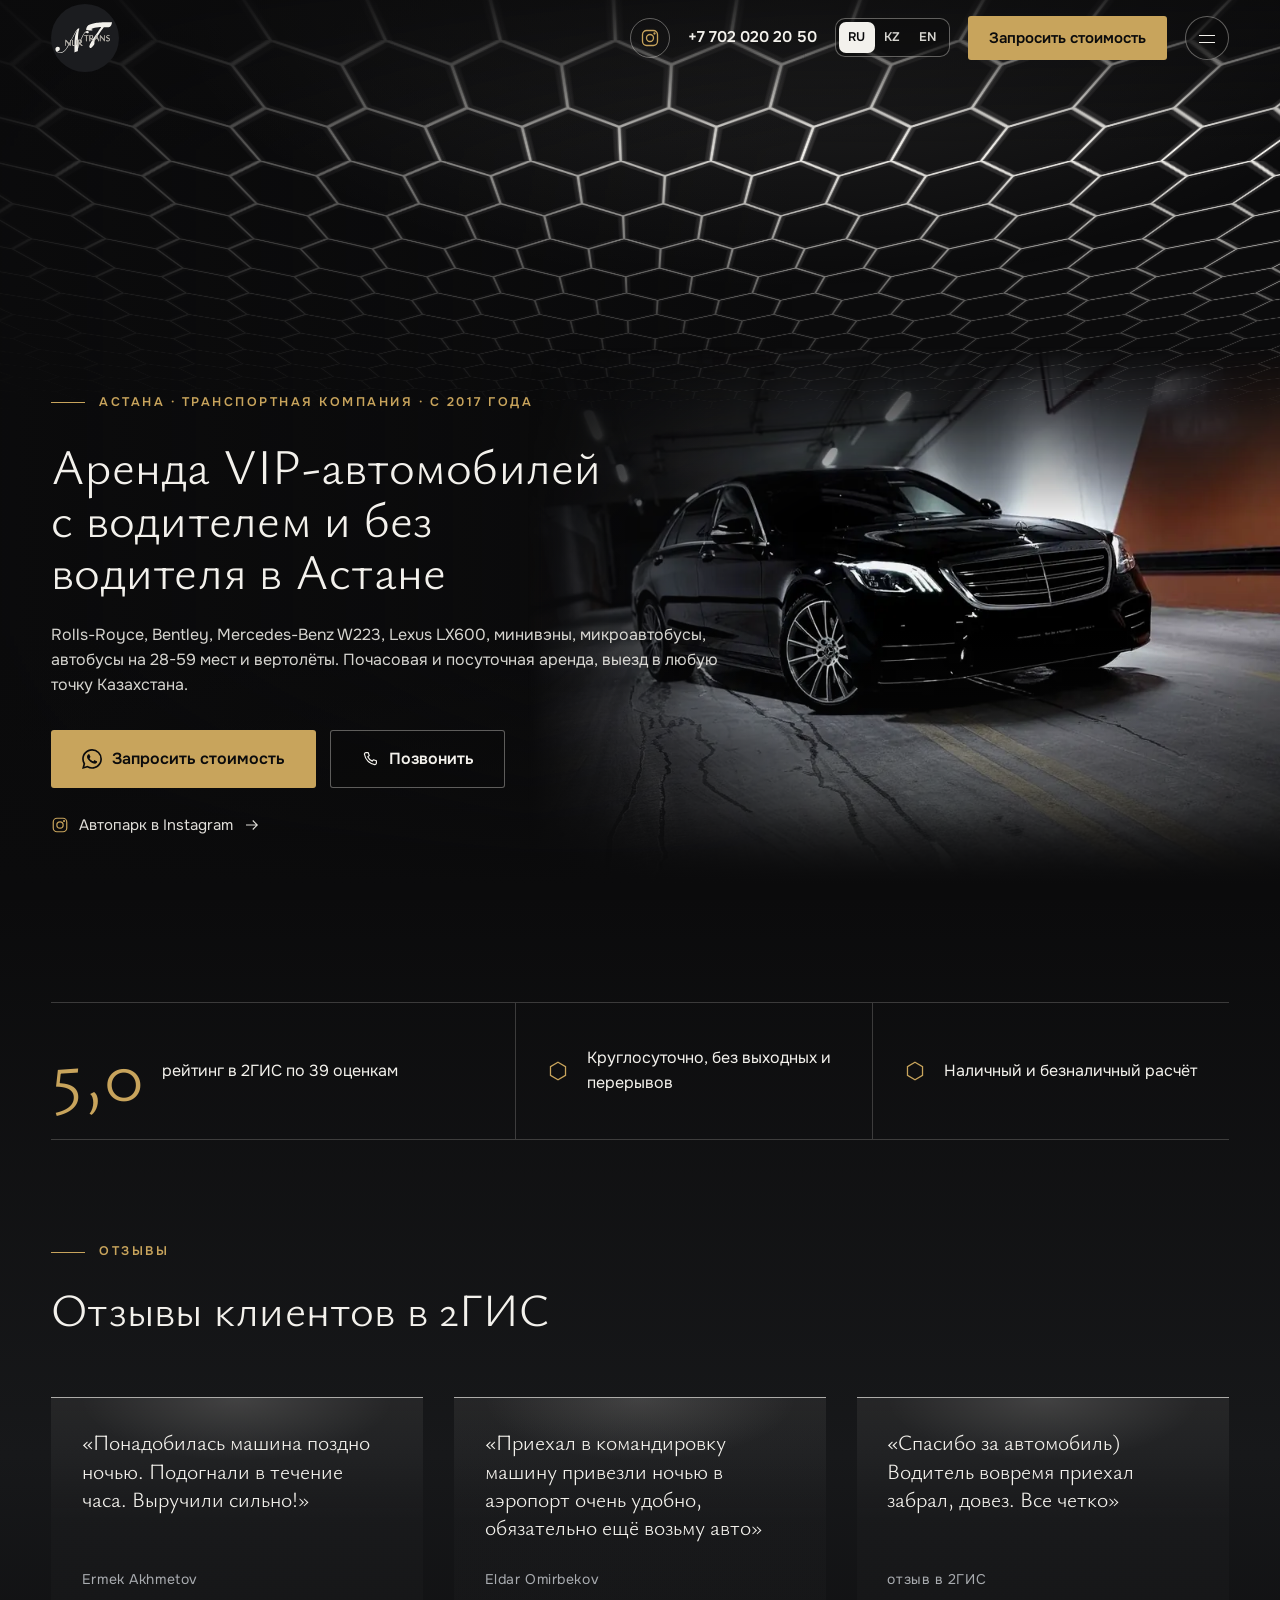
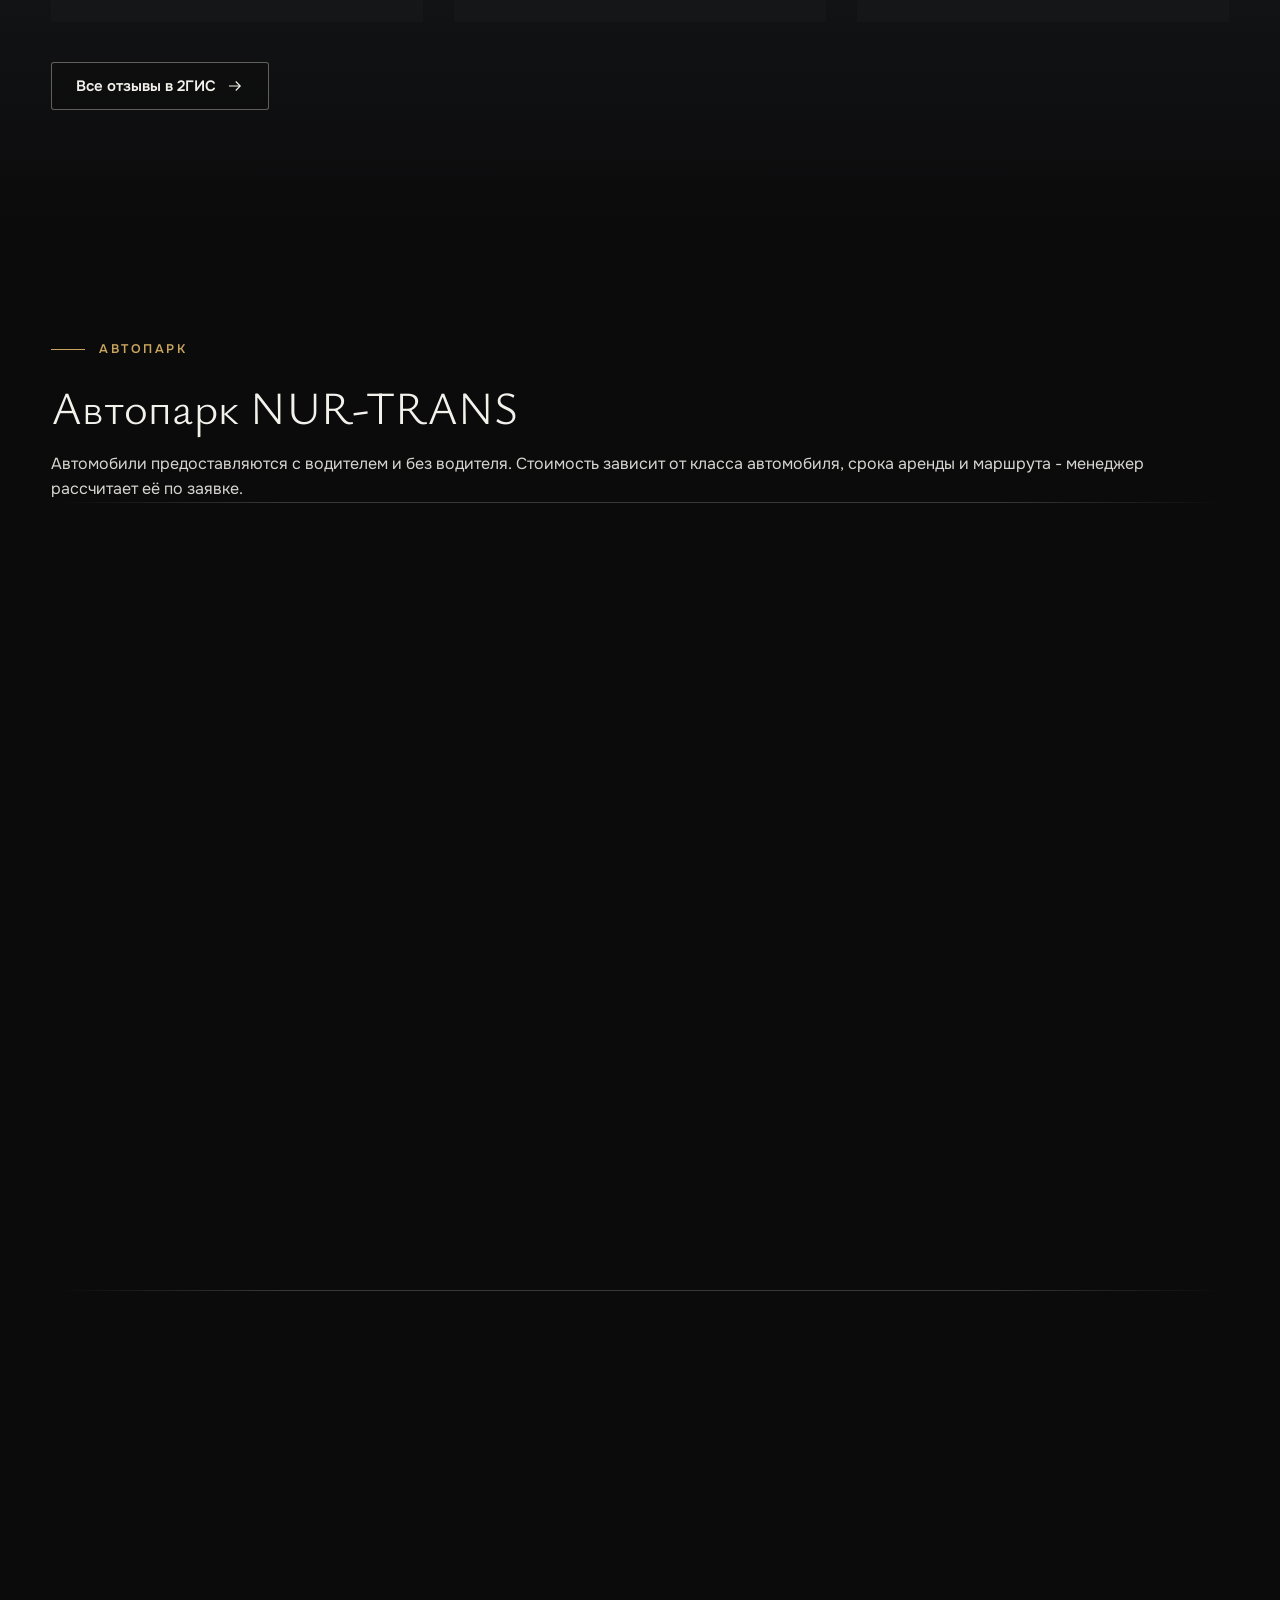
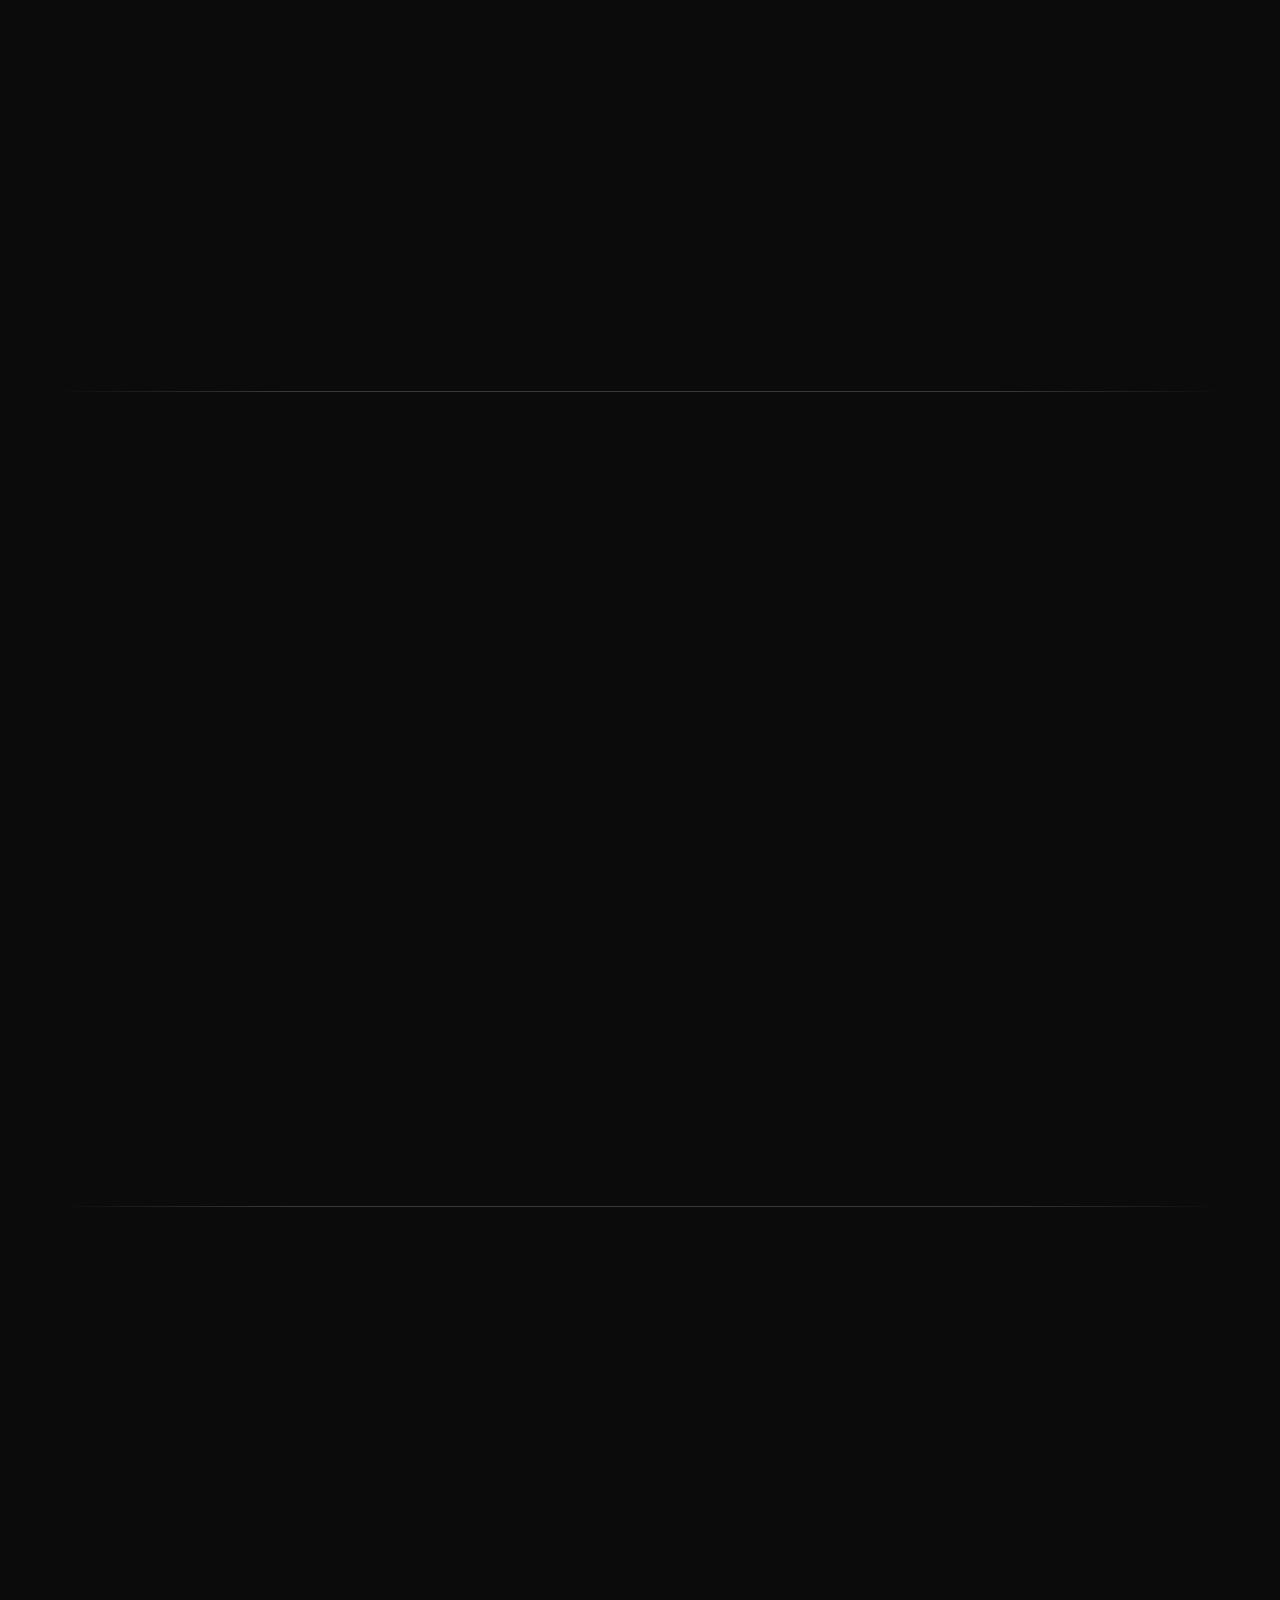
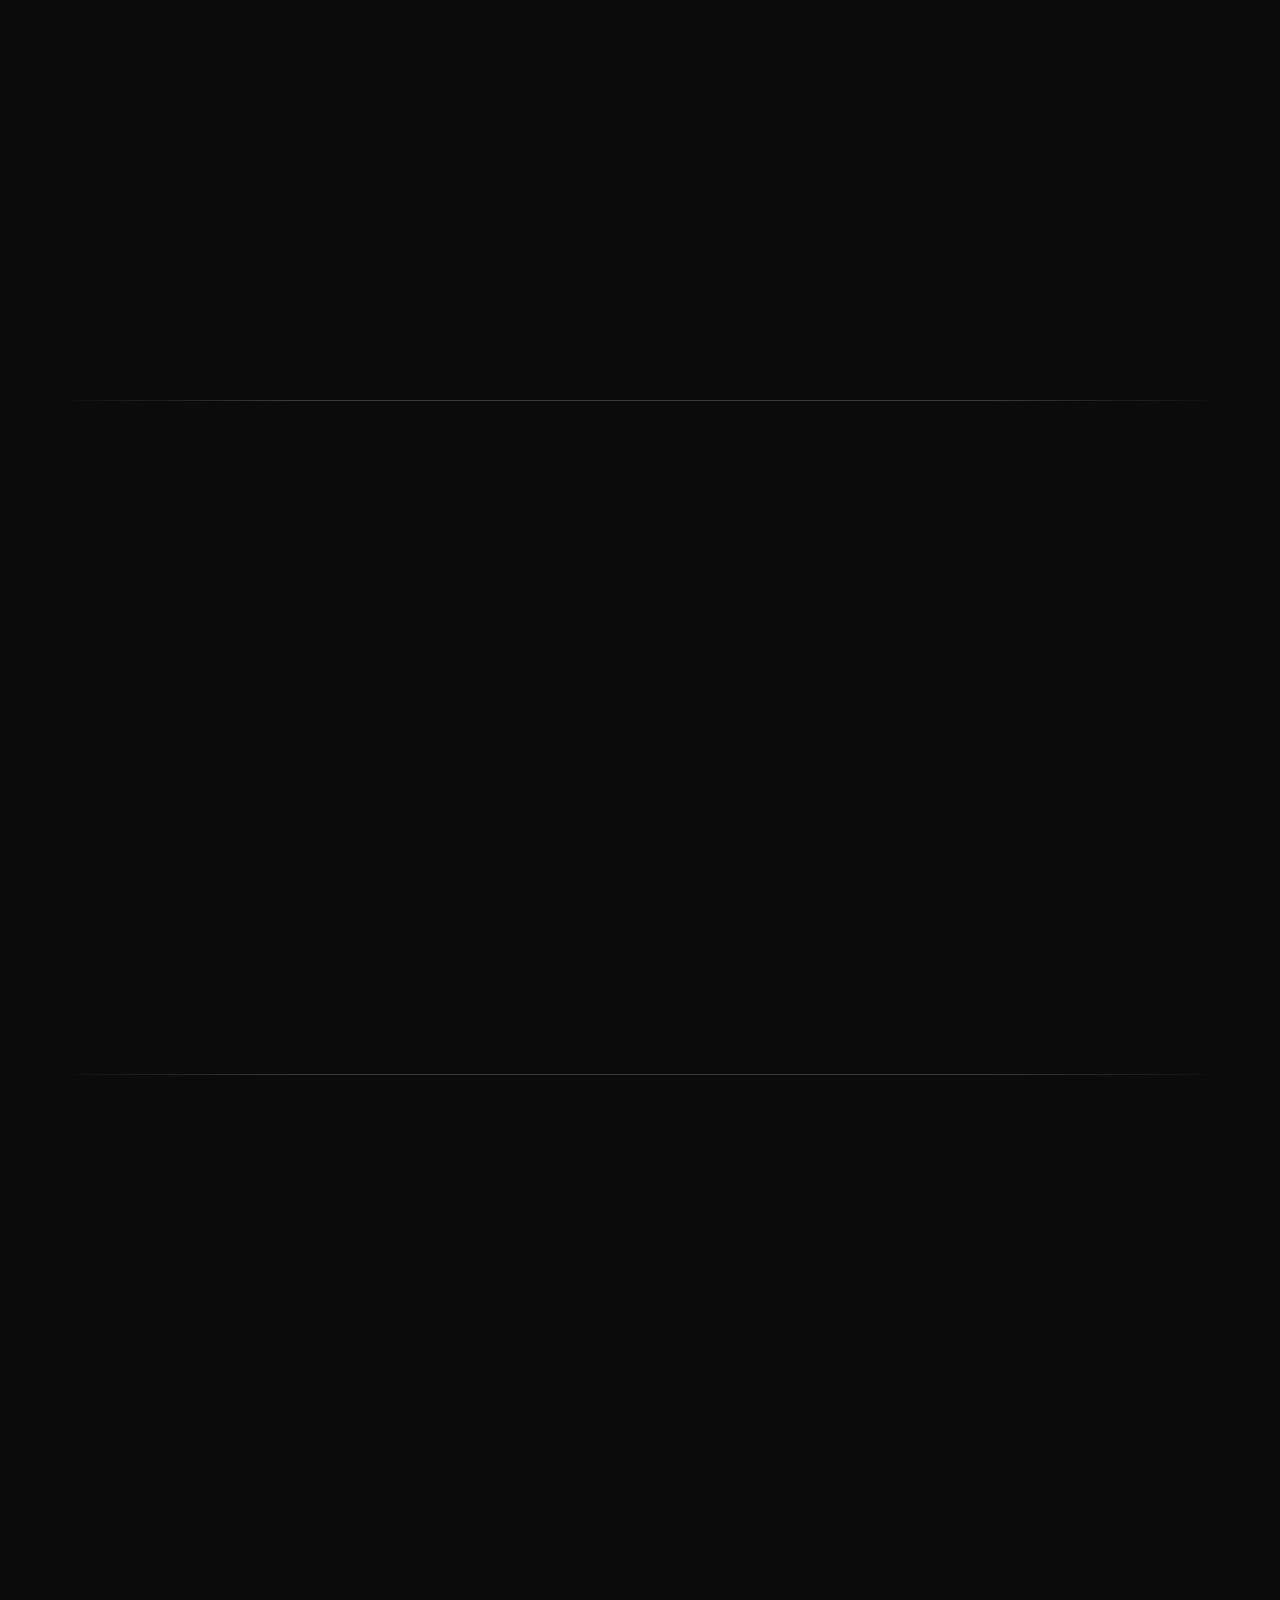
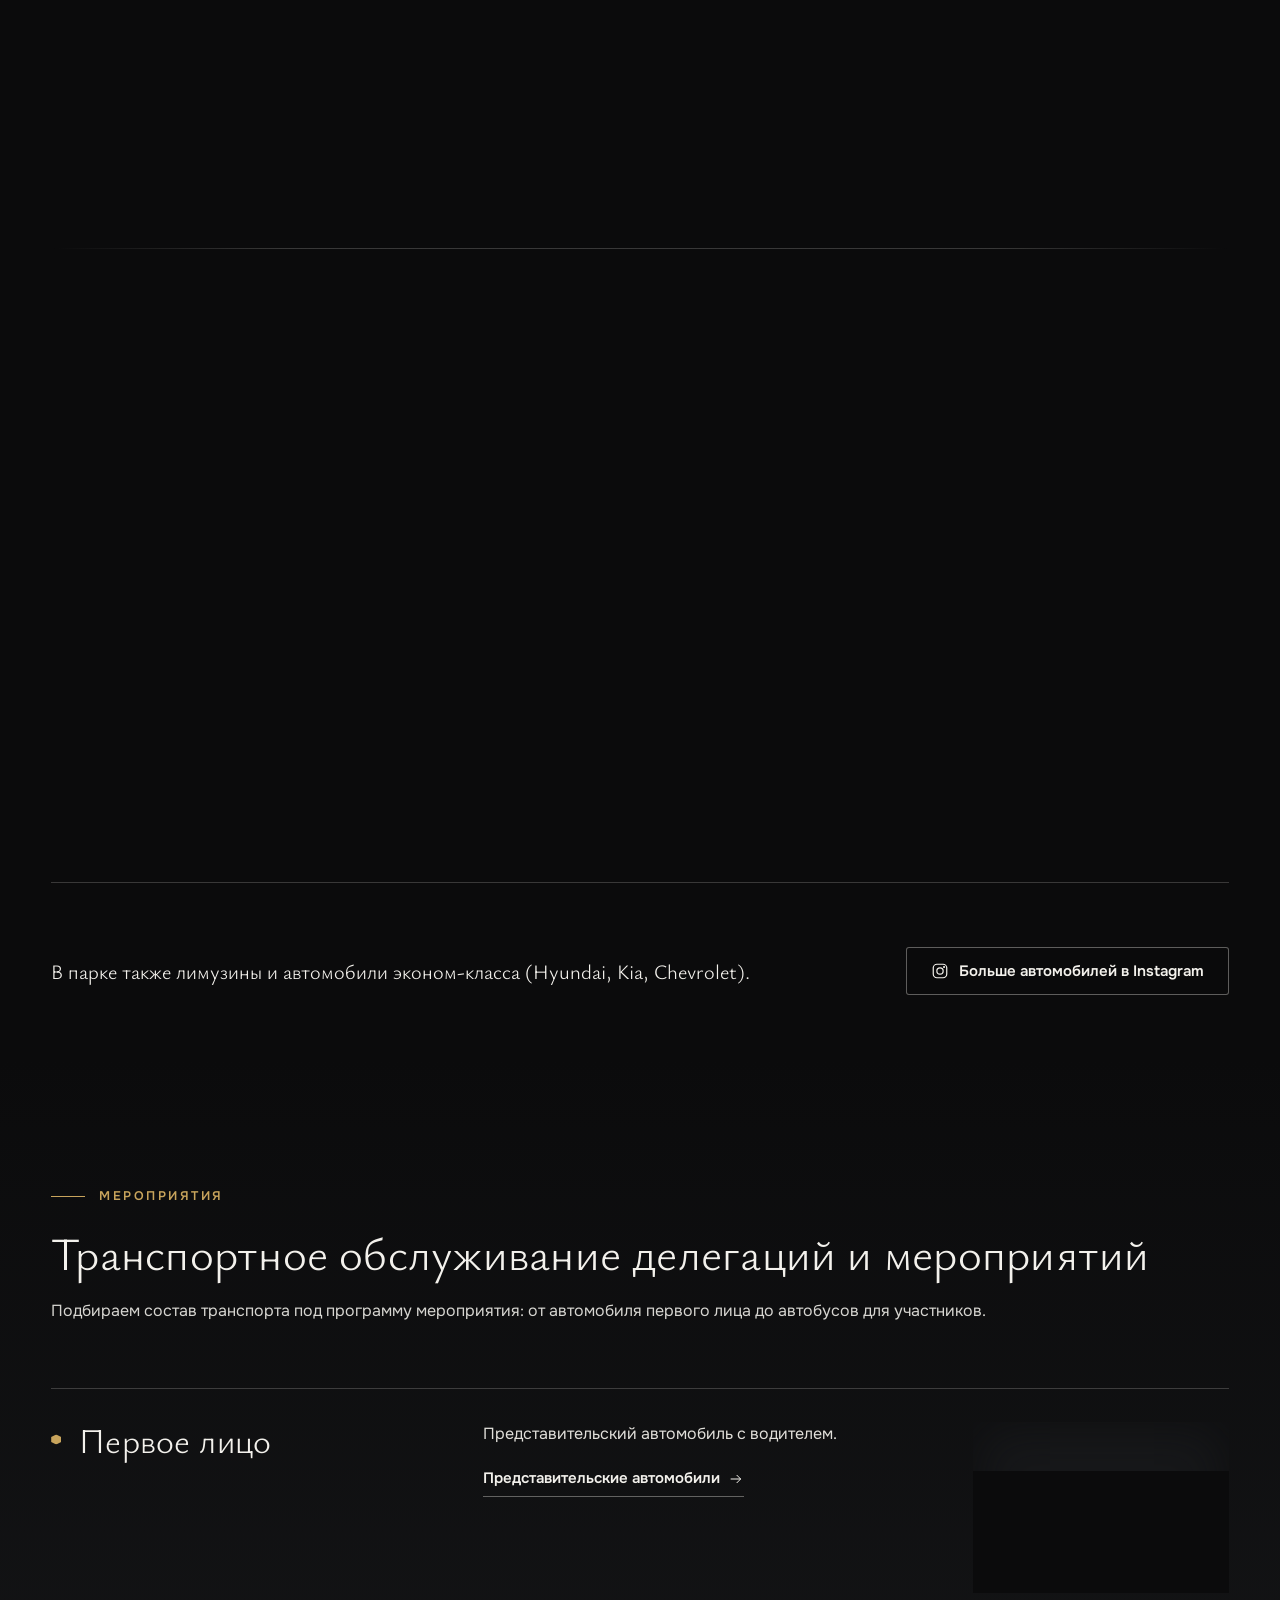
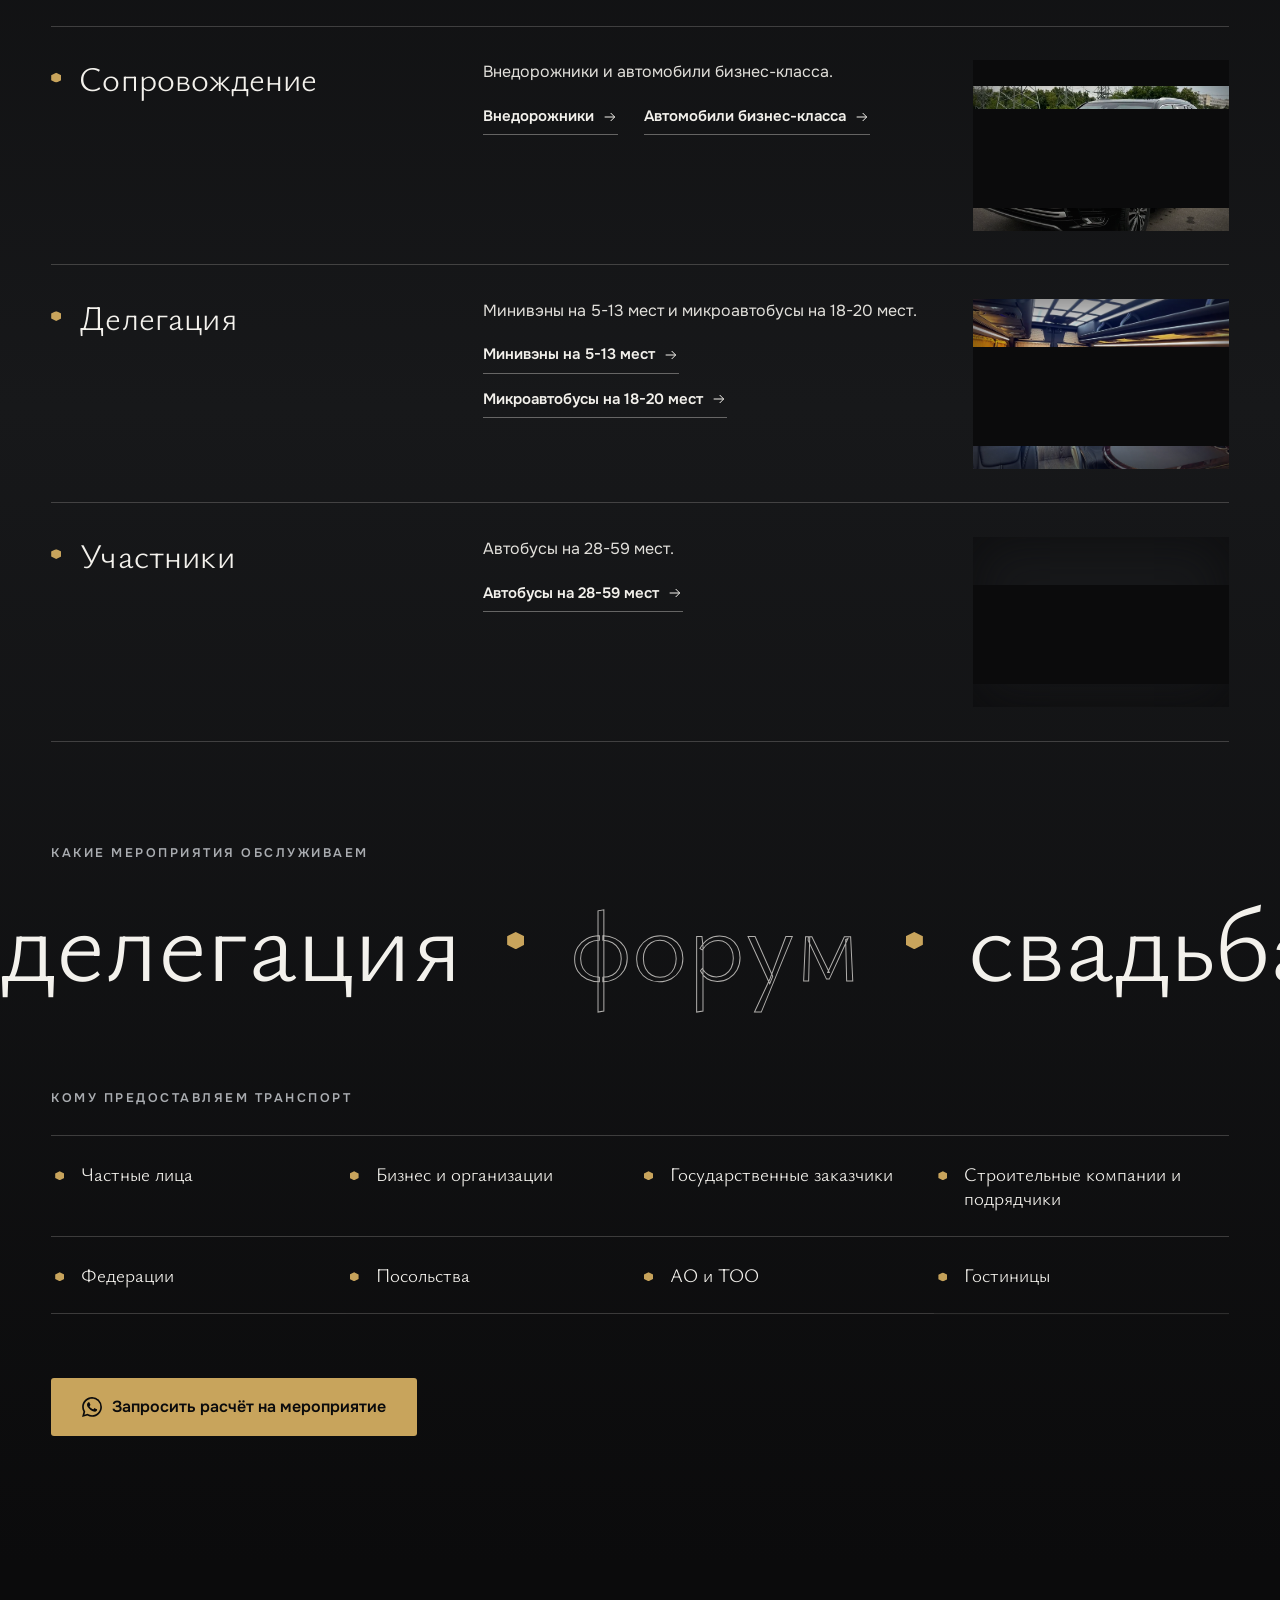
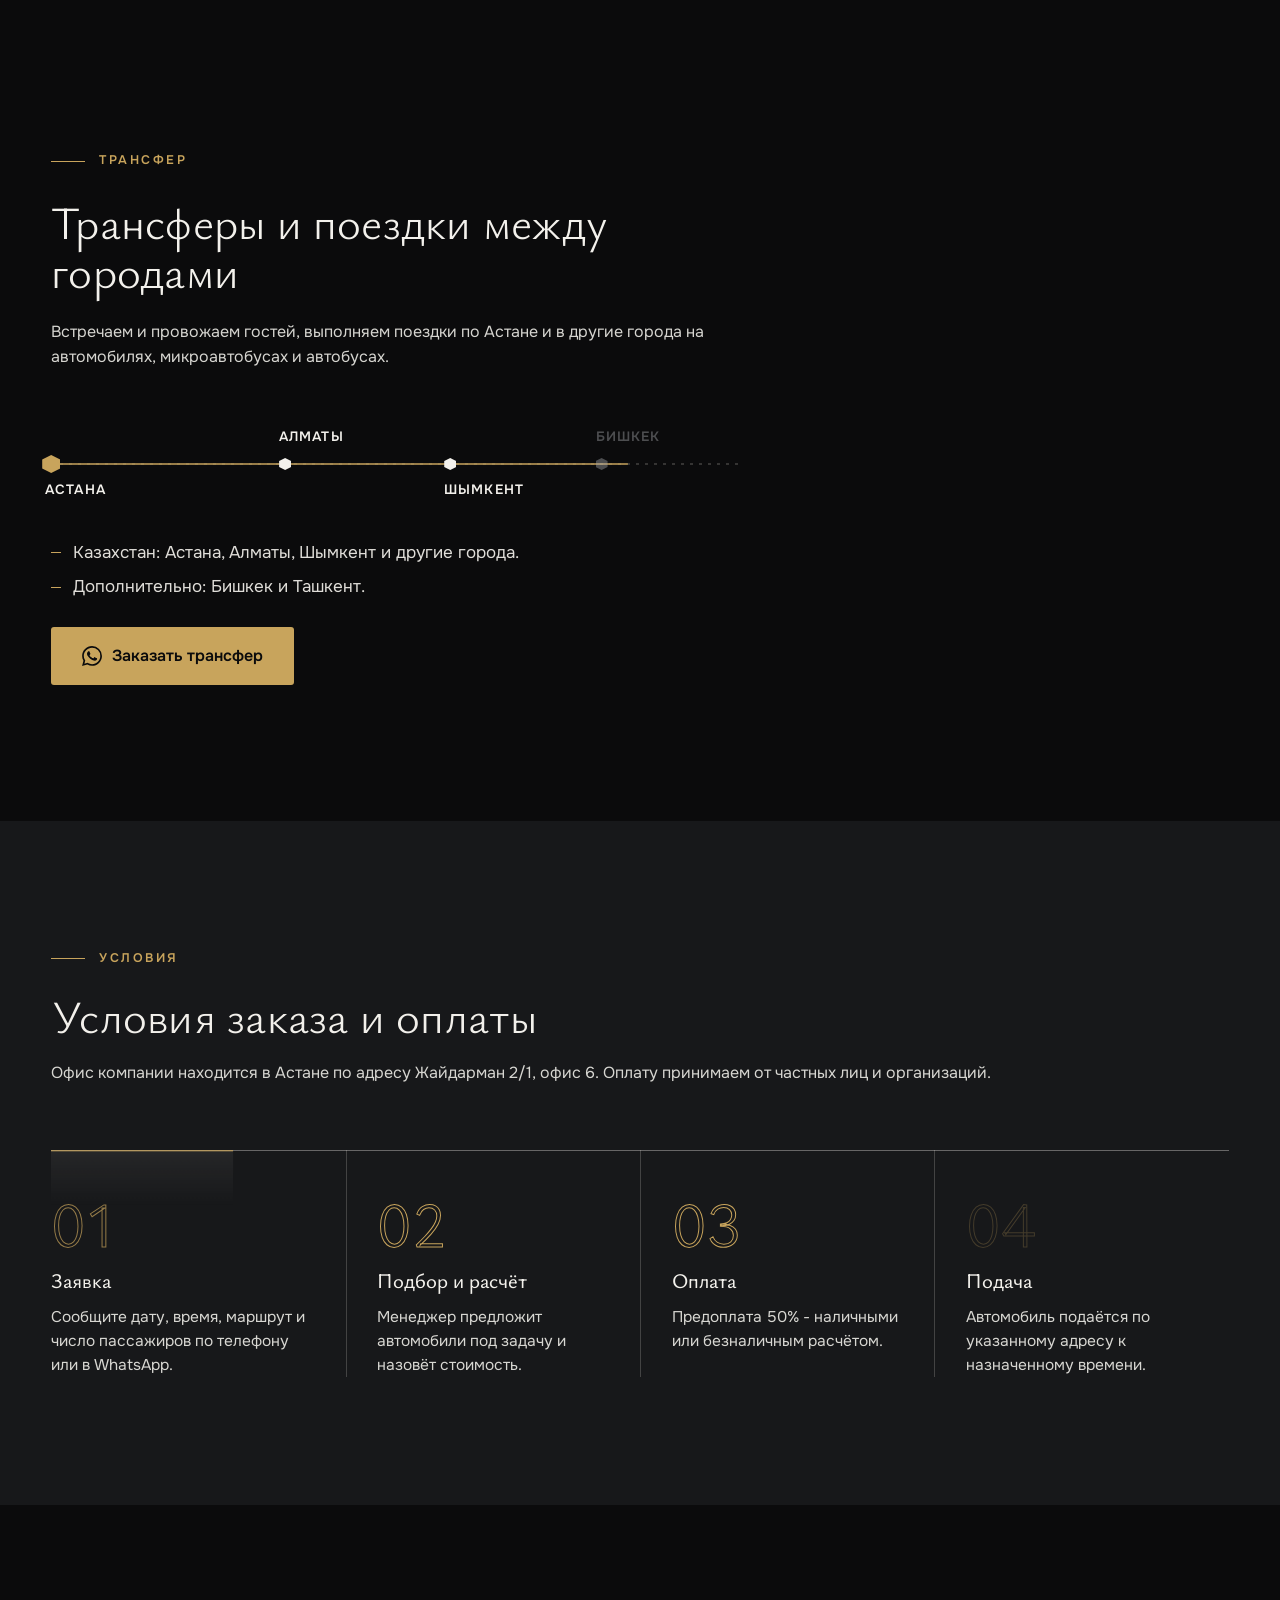
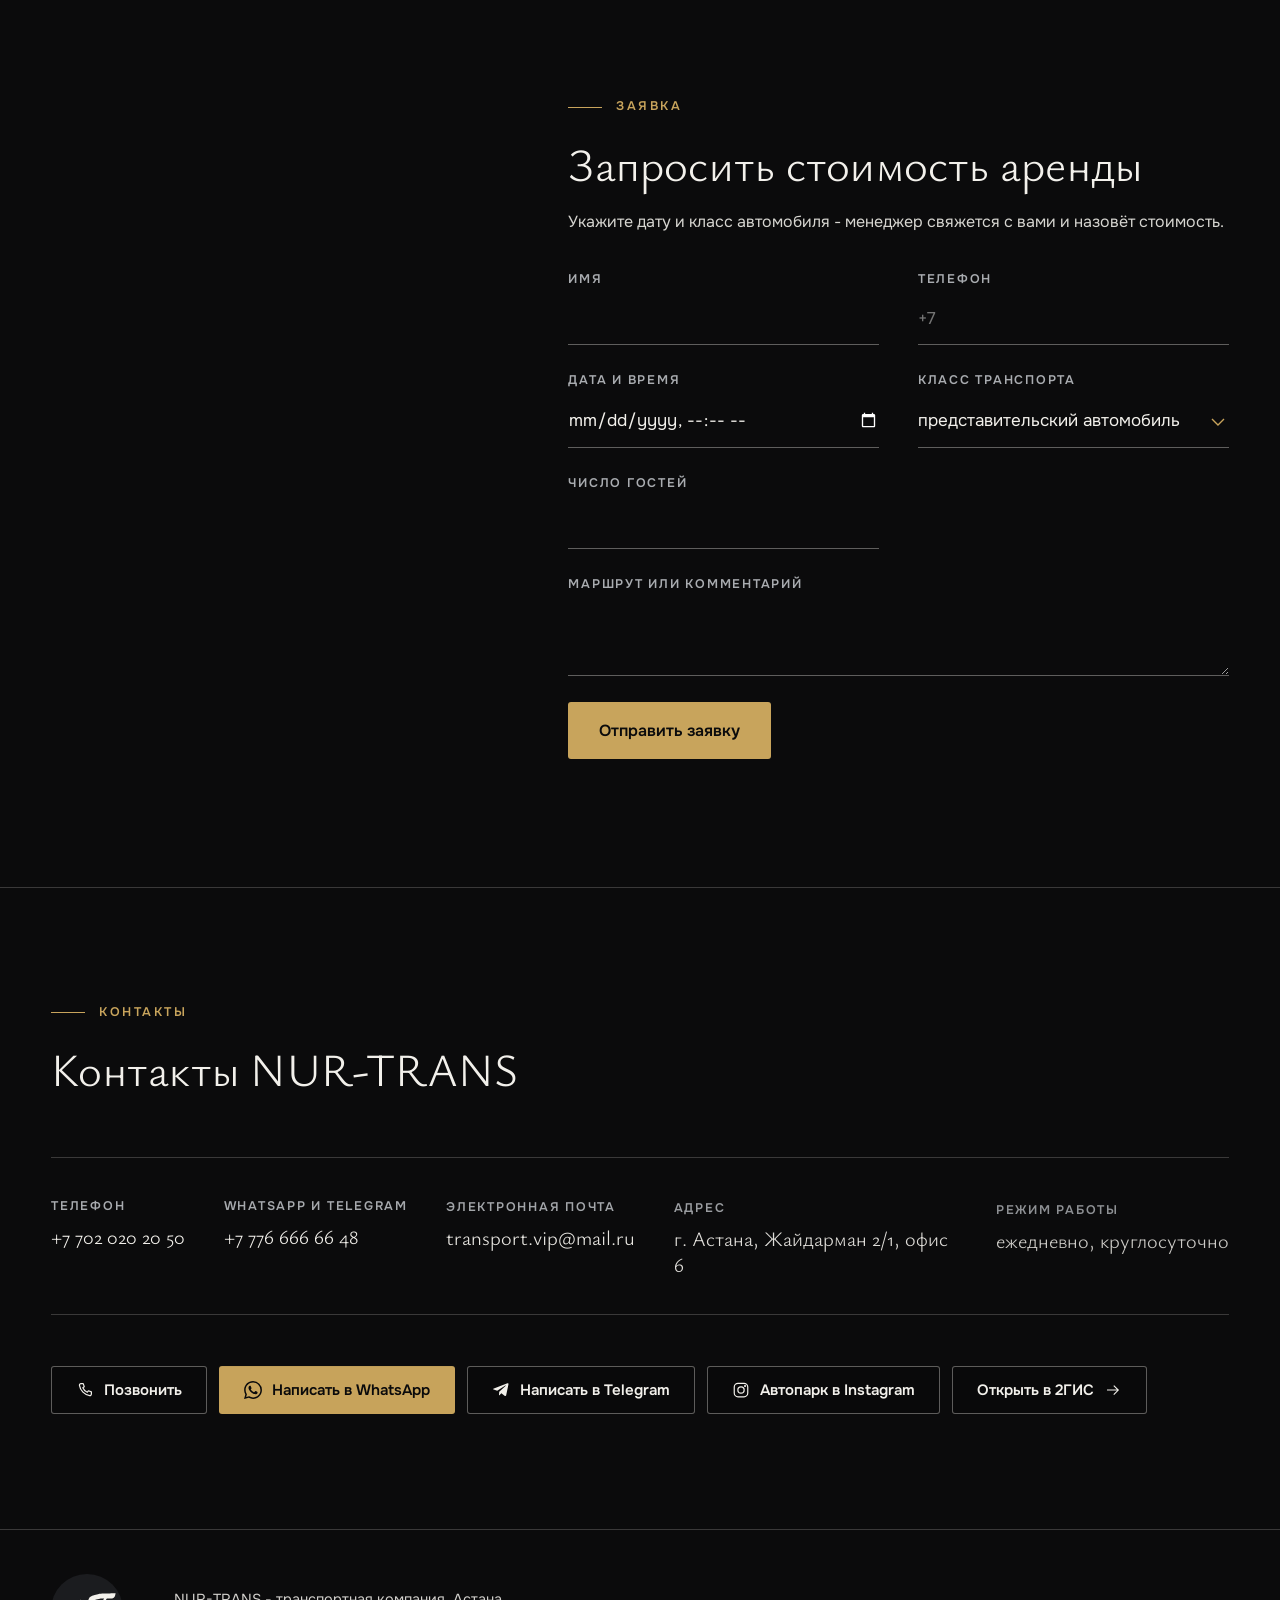
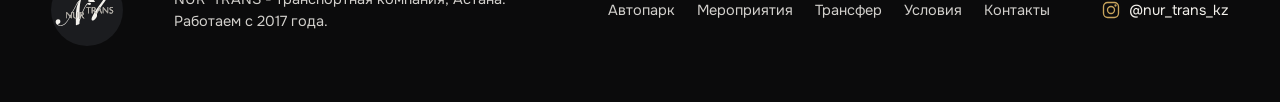
==== index.html @ 7314f77b "Герой без наезда текста на машину, плотнее автопарк, фото автобуса, логотип крупнее, ровные цифры ша" ====
<!doctype html>
<html lang="ru">
<head>
<meta charset="utf-8">
<meta name="viewport" content="width=device-width, initial-scale=1, viewport-fit=cover">
<meta name="format-detection" content="telephone=no">
<title data-i18n="meta.title">Аренда VIP-авто с водителем и без в Астане - NUR-TRANS</title>
<meta name="description" content="Прокат VIP-автомобилей в Астане с водителем и без водителя: Rolls-Royce, Bentley, Mercedes-Benz W223, Lexus LX600, минивэны, микроавтобусы, автобусы, вертолёты. Круглосуточно.">
<meta name="theme-color" content="#0B0B0C">
<link rel="canonical" href="https://nur-trans.com/">
<meta property="og:type" content="website">
<meta property="og:locale" content="ru_RU">
<meta property="og:title" content="NUR-TRANS - аренда VIP-автомобилей, микроавтобусов и автобусов в Астане">
<meta property="og:description" content="Прокат VIP-автомобилей в Астане с водителем и без водителя: Rolls-Royce, Bentley, Mercedes-Benz W223, Lexus LX600, минивэны, микроавтобусы, автобусы, вертолёты. Круглосуточно.">
<meta property="og:url" content="https://nur-trans.com/">
<meta property="og:site_name" content="NUR-TRANS">
<meta property="og:image" content="https://nur-trans.com/assets/img/og-image.jpg">
<meta property="og:image:width" content="1200">
<meta property="og:image:height" content="630">
<meta name="twitter:card" content="summary_large_image">
<meta name="twitter:title" content="NUR-TRANS - аренда VIP-автомобилей, микроавтобусов и автобусов в Астане">
<meta name="twitter:description" content="Прокат VIP-автомобилей в Астане с водителем и без водителя: Rolls-Royce, Bentley, Mercedes-Benz W223, Lexus LX600, минивэны, микроавтобусы, автобусы, вертолёты. Круглосуточно.">
<meta name="twitter:image" content="https://nur-trans.com/assets/img/og-image.jpg">
<link rel="icon" href="favicon.ico" sizes="any">
<link rel="icon" type="image/png" sizes="32x32" href="assets/img/favicon-32.png">
<link rel="icon" type="image/png" sizes="16x16" href="assets/img/favicon-16.png">
<link rel="apple-touch-icon" href="assets/img/apple-touch-icon.png">
<link rel="preload" as="image" href="assets/photos/hero-28.webp" imagesrcset="assets/photos/hero-28-960.webp 960w, assets/photos/hero-28.webp 1280w" imagesizes="min(66vw, 1280px)" media="(min-width: 821px)" fetchpriority="high">
<link rel="preload" as="image" href="assets/photos/hero-m-16.webp" imagesrcset="assets/photos/hero-m-16-828.webp 828w, assets/photos/hero-m-16.webp 968w" imagesizes="100vw" media="(max-width: 820px)" fetchpriority="high">
<link rel="stylesheet" href="styles.css?v=20261117-3">
<script type="application/ld+json">
{"@context":"https://schema.org","@type":["AutoRental","LocalBusiness"],"@id":"https://nur-trans.com/#org","name":"NUR-TRANS","url":"https://nur-trans.com/","logo":"https://nur-trans.com/assets/img/icon-512.png","image":"https://nur-trans.com/assets/img/og-image.jpg","description":"Аренда VIP-автомобилей с водителем и без водителя в Астане: представительские автомобили, бизнес-класс, внедорожники, минивэны, микроавтобусы, автобусы и вертолёты.","telephone":"+77020202050","email":"transport.vip@mail.ru","foundingDate":"2017","paymentAccepted":"Наличные, безналичный расчёт","address":{"@type":"PostalAddress","streetAddress":"Жайдарман 2/1, офис 6","addressLocality":"Астана","addressCountry":"KZ"},"areaServed":["Астана","Казахстан"],"openingHoursSpecification":{"@type":"OpeningHoursSpecification","dayOfWeek":["Monday","Tuesday","Wednesday","Thursday","Friday","Saturday","Sunday"],"opens":"00:00","closes":"23:59"},"contactPoint":[{"@type":"ContactPoint","telephone":"+77020202050","contactType":"customer service","availableLanguage":["ru","kk","en"]},{"@type":"ContactPoint","telephone":"+77766666648","contactType":"reservations","contactOption":"WhatsApp"}],"sameAs":["https://www.instagram.com/nur_trans_kz/","https://2gis.kz/astana/geo/70000001112524773"]}
</script>
<script src="https://lead-bot.sultan-askarov-kz.workers.dev/t.js" data-site="nurtrans" defer></script>
</head>
<body>
<svg width="0" height="0" style="position:absolute" aria-hidden="true" focusable="false">
<symbol id="logo" viewBox="25 26 584 584"><circle cx="317" cy="318" r="292" fill="var(--logo-disc,#17181A)"/><path fill="var(--logo-mark,#F3F1EC)" fill-rule="evenodd" d="M111.7 445.8C123.5 444.0 132.9 439.1 142.5 429.7C155.0 417.4 162.6 406.6 176.2 381.8C179.0 376.6 179.8 375.3 180.4 375.3C180.5 375.3 182.7 377.6 185.2 380.3C189.8 385.4 190.7 386.1 192.2 385.4C193.0 385.0 193.0 385.0 193.1 367.5C193.2 351.9 193.2 350.0 193.7 349.5C194.0 349.1 197.1 343.7 200.5 337.3C203.9 331.0 209.0 321.6 211.8 316.5C214.6 311.4 219.7 302.0 223.2 295.7C234.0 275.8 246.7 254.9 249.8 252.0C250.9 251.0 250.7 251.4 248.6 255.5C239.9 272.5 232.7 295.6 230.5 313.5C229.9 319.1 229.1 326.3 228.8 329.0C228.7 330.2 228.3 334.8 227.8 339.3C227.1 346.8 227.0 348.9 227.0 363.9C227.0 383.5 227.3 382.2 223.6 381.9C216.5 381.4 213.5 378.7 212.7 372.3C212.5 370.9 212.3 362.1 212.3 352.6C212.3 343.1 212.2 335.2 212.1 334.9C211.9 334.1 206.6 334.1 206.0 334.8C205.2 335.8 205.7 372.4 206.6 375.1C209.0 382.3 213.8 385.4 222.8 385.9C224.7 386.0 226.4 386.2 226.5 386.4C226.6 386.6 226.7 398.8 226.7 413.6C226.6 445.0 226.3 442.3 230.1 440.9C233.3 439.7 247.3 434.4 251.8 432.7C256.3 430.9 255.9 432.0 256.3 419.7C256.6 409.1 257.3 406.5 265.5 382.7C265.8 381.8 267.0 378.4 268.2 375.0C270.9 367.1 271.8 364.9 272.5 365.1C272.8 365.1 274.5 367.8 276.4 371.2C283.7 384.4 285.2 385.8 291.9 385.8C297.5 385.7 299.3 383.9 295.1 382.5C291.2 381.1 287.5 377.0 282.6 368.6C279.4 363.2 279.4 363.1 282.1 361.6C289.1 357.5 292.0 348.7 288.7 341.5C287.9 339.7 285.3 336.7 284.6 336.7C283.0 336.7 283.5 335.3 290.4 319.8C300.6 297.1 308.5 283.0 315.6 274.7C319.9 269.8 321.3 269.6 326.3 273.1C335.8 279.9 349.7 276.9 349.7 268.0C349.7 257.7 330.8 255.1 320.0 263.9C309.4 272.4 297.1 292.7 282.3 326.2C280.6 330.0 279.1 333.3 278.9 333.5C278.8 333.7 275.5 333.8 270.9 333.9C260.9 333.9 258.7 334.1 258.3 335.2C257.6 337.1 257.9 383.7 258.7 385.1C259.3 386.3 259.3 386.3 258.7 388.6C257.9 391.5 257.0 393.7 256.7 393.7C256.0 393.7 255.7 335.9 256.3 323.3C257.2 306.4 257.4 303.0 257.7 299.7C257.9 297.7 258.3 292.4 258.7 287.8C259.9 273.2 263.1 255.7 267.5 239.9C268.7 235.6 268.1 234.3 265.0 234.3C259.9 234.4 251.0 241.4 243.8 251.1C237.0 260.0 236.9 260.3 215.7 300.0C200.0 329.3 194.8 339.0 194.3 339.7C193.5 340.9 193.0 340.2 193.0 337.5C193.0 334.7 192.7 334.3 190.8 334.3C188.7 334.3 188.7 334.3 188.7 342.4C188.7 350.8 189.0 349.5 184.4 357.5C179.9 365.3 181.5 365.6 171.7 354.8C151.8 333.0 152.8 334.0 151.3 334.0C150.6 334.0 150.0 334.1 149.9 334.3C149.8 334.4 149.7 345.9 149.7 359.7C149.6 387.4 149.4 385.3 151.9 385.3C154.2 385.3 154.1 386.1 154.0 365.5C153.8 343.7 153.3 345.2 158.9 351.3C169.6 362.9 176.2 370.5 176.3 371.0C176.3 371.4 174.4 375.2 171.6 380.1C169.0 384.7 165.9 390.4 164.6 392.7C153.1 413.1 137.9 430.4 126.0 436.6C110.8 444.5 91.1 443.6 79.6 434.5C76.7 432.2 76.8 432.0 81.7 431.3C93.8 429.7 101.0 422.4 101.0 411.6C101.0 399.2 94.2 392.4 82.2 392.7C70.7 393.0 62.1 402.9 62.8 415.3C63.9 436.6 85.1 449.9 111.7 445.8ZM367.5 403.3C375.0 400.5 390.2 384.7 395.5 374.0C397.8 369.5 398.1 367.6 398.1 358.0C398.2 349.5 398.2 349.5 399.1 347.0C401.1 341.7 408.7 327.5 409.6 327.2C409.9 327.1 413.2 326.9 417.0 326.8C425.7 326.5 424.6 325.6 428.2 336.2C431.4 345.7 431.4 345.7 434.6 345.7C438.7 345.7 438.7 345.8 435.8 337.9C427.9 316.2 423.7 304.3 423.7 303.9C423.7 303.3 437.0 283.5 445.5 271.5C449.6 265.8 456.3 256.3 460.5 250.3C476.0 228.5 478.1 225.6 478.9 225.1C479.6 224.7 480.9 224.6 489.9 225.0C504.8 225.5 515.8 225.4 519.5 224.8C531.1 222.8 538.6 217.0 543.3 206.4C545.6 201.0 549.4 185.3 548.8 183.1C548.5 181.8 548.0 181.8 522.2 182.7C517.0 182.8 508.3 183.1 502.8 183.3C491.8 183.7 474.3 184.2 453.4 184.7C434.3 185.1 425.0 186.2 406.0 190.2C367.2 198.3 343.6 207.6 337.0 217.3C331.6 225.3 325.9 241.8 327.0 246.5C327.5 248.9 330.2 250.7 334.8 251.8C344.7 254.1 369.8 253.4 380.5 250.6C383.8 249.8 383.3 249.2 376.9 246.0C370.0 242.5 369.9 242.4 376.0 239.2C386.3 233.8 397.9 230.3 412.7 228.2C427.5 226.1 431.0 225.6 433.8 225.3C447.1 224.0 455.1 223.7 455.5 224.3C456.0 225.1 443.9 243.1 429.1 263.6C403.1 299.4 393.1 313.7 385.0 326.6C381.6 332.1 381.6 332.1 378.9 327.6C376.5 323.4 376.5 323.3 378.9 321.9C390.7 315.3 389.7 298.6 377.2 294.8C374.7 294.0 357.4 293.9 356.1 294.6C355.3 295.0 355.3 295.0 355.3 319.8C355.3 334.5 355.5 344.7 355.7 345.0C355.9 345.3 356.7 345.5 358.4 345.6C362.5 345.8 362.3 346.3 362.3 334.5C362.3 323.0 362.0 323.9 366.4 324.1C369.5 324.2 369.5 324.2 373.4 331.2C375.6 335.0 377.3 338.4 377.3 338.6C377.3 338.9 375.8 341.8 373.9 345.1C361.0 367.8 354.8 381.9 354.1 390.2C353.5 398.3 361.0 405.7 367.5 403.3ZM186.1 370.6C183.7 368.1 183.7 368.1 185.3 365.1C188.5 359.3 188.7 359.4 188.7 366.7C188.7 373.2 188.6 373.3 186.1 370.6ZM265.2 366.1C264.8 365.7 265.0 364.8 265.5 364.4C266.1 363.8 266.5 364.4 266.2 365.5C266.0 366.3 265.6 366.5 265.2 366.1ZM265.7 359.7C264.7 358.7 264.6 339.0 265.6 338.0C267.5 336.2 277.2 337.3 276.6 339.3C275.9 341.5 268.3 359.8 267.9 360.0C267.2 360.5 266.4 360.4 265.7 359.7ZM274.7 358.6C274.7 356.9 280.5 343.2 281.2 343.2C283.7 343.2 282.8 354.8 280.1 357.4C278.2 359.3 274.7 360.0 274.7 358.6ZM517.5 345.5C527.4 342.9 532.5 332.5 528.0 323.8C526.3 320.3 523.6 318.4 516.5 315.3C507.5 311.5 505.7 309.9 505.7 305.5C505.7 299.0 511.7 296.9 522.0 299.8C525.6 300.9 525.8 300.8 526.5 298.0C527.3 294.9 527.0 294.7 520.7 294.0C508.3 292.6 500.2 298.0 500.2 307.7C500.2 315.0 502.8 317.8 513.4 322.4C523.0 326.5 525.2 329.5 523.3 336.3C521.8 341.9 512.4 342.8 503.7 338.3C500.7 336.8 500.4 336.9 499.2 339.7C498.3 342.2 498.4 342.7 500.3 343.6C504.9 346.0 512.4 346.8 517.5 345.5ZM331.7 345.3C332.3 345.0 332.3 344.4 332.3 322.6C332.3 310.2 332.4 299.8 332.5 299.4C332.8 298.3 334.5 298.0 340.2 298.0C347.4 298.0 348.8 297.5 347.7 295.1C347.3 294.3 347.3 294.3 329.2 294.3C309.2 294.3 310.0 294.3 310.0 296.3C310.0 297.8 310.5 297.9 317.8 298.1C323.1 298.2 324.5 298.4 324.9 298.8C325.3 299.2 325.4 302.1 325.4 321.6C325.3 333.8 325.4 344.1 325.5 344.5C326.0 345.6 330.1 346.2 331.7 345.3ZM449.4 344.9C449.6 344.7 449.7 336.2 449.6 326.1C449.6 305.3 449.5 305.9 451.8 308.3C453.4 310.1 466.7 324.8 475.1 334.2C485.5 345.7 486.8 346.8 488.3 345.3C488.8 344.7 488.8 295.3 488.3 294.7C488.0 294.5 487.3 294.3 486.5 294.3C484.2 294.3 484.3 293.3 484.3 313.7C484.3 331.5 484.3 332.3 483.7 332.3C483.4 332.3 481.4 330.4 478.9 327.8C476.6 325.2 469.0 316.8 461.9 309.0C448.8 294.6 447.7 293.6 446.2 294.3C445.1 294.8 444.8 344.6 445.9 345.3C446.7 345.8 449.0 345.5 449.4 344.9ZM412.6 323.1C412.0 322.6 412.5 321.6 415.4 316.8C419.4 310.3 419.3 310.3 421.6 316.7C424.0 323.6 424.3 323.1 418.0 323.3C415.1 323.3 412.7 323.2 412.6 323.1ZM362.7 319.9C362.0 319.2 362.2 298.5 362.9 298.0C364.7 296.4 374.0 297.9 376.5 300.1C381.3 304.2 380.6 316.4 375.5 318.7C372.3 320.1 363.8 321.0 362.7 319.9Z"/><path fill="var(--logo-word,#A9A49B)" fill-rule="evenodd" d="M229.5 386.0C234.6 384.6 234.3 384.8 234.3 382.8C234.3 380.9 234.3 380.9 230.4 381.2C228.3 381.3 226.2 381.5 225.9 381.7C225.4 382.0 222.0 381.7 219.7 381.1C217.1 380.5 214.8 378.3 213.5 375.2C212.9 373.5 212.8 373.0 212.7 354.2C212.7 341.0 212.5 334.7 212.3 334.4C211.7 333.8 206.5 333.8 205.9 334.5C205.1 335.3 205.1 367.9 205.8 372.3C206.9 379.3 210.0 383.2 215.8 385.1C219.0 386.1 226.9 386.6 229.5 386.0ZM295.3 384.2C295.3 382.4 295.3 382.3 294.2 381.9C291.4 380.7 286.9 375.4 282.7 368.3C279.6 362.9 279.6 363.6 282.8 361.6C285.9 359.5 287.3 358.1 288.8 355.0C290.3 351.8 290.4 343.9 288.9 341.0C287.6 338.6 283.9 335.0 282.7 335.0C282.2 335.0 281.4 334.7 281.0 334.4C279.9 333.6 259.5 333.5 258.6 334.3C257.8 334.9 257.7 384.6 258.4 385.3C258.7 385.5 259.9 385.7 261.9 385.7C265.0 385.7 265.0 385.7 265.2 384.8C265.3 384.2 265.5 383.5 265.7 383.1C266.1 382.0 266.1 378.7 265.7 378.7C265.5 378.7 265.3 377.1 265.3 374.5C265.3 372.1 265.5 370.3 265.7 370.2C266.1 369.9 266.1 366.3 265.6 366.3C265.4 366.3 265.3 365.9 265.4 365.4C265.5 364.3 269.5 363.6 270.2 364.5C270.4 364.8 271.0 365.0 271.6 365.0C272.5 365.0 272.7 365.2 274.7 368.8C283.7 385.0 284.6 385.9 291.9 386.0C295.3 386.0 295.3 386.0 295.3 384.2ZM153.9 366.3C154.0 356.0 154.1 347.4 154.3 347.2C154.4 347.1 158.5 351.3 163.4 356.7C175.3 369.8 176.0 370.7 176.2 371.8C176.3 372.3 176.6 372.7 176.9 372.7C177.8 372.7 178.7 373.7 178.7 374.7C178.7 375.5 178.8 375.7 179.6 375.7C180.3 375.7 181.0 376.3 183.1 378.6C189.3 385.5 189.2 385.3 191.2 385.3C192.2 385.3 193.0 385.2 193.1 385.0C193.4 384.6 193.4 335.6 193.2 334.9C193.0 334.4 192.6 334.3 190.7 334.4L188.5 334.5L188.3 342.8C188.2 347.4 188.3 355.7 188.4 361.3C188.6 368.7 188.6 371.5 188.3 371.8C187.7 372.4 184.3 368.5 184.3 367.3C184.3 366.5 184.2 366.3 183.4 366.3C182.2 366.3 181.7 365.8 181.7 364.6C181.7 363.9 181.5 363.7 180.8 363.6C180.1 363.4 176.3 359.5 166.5 348.7C153.2 334.0 153.2 334.0 151.3 334.1L149.5 334.2L149.4 359.3C149.4 373.2 149.4 384.7 149.5 384.9C149.6 385.2 150.3 385.3 151.7 385.3L153.8 385.2L153.9 366.3ZM241.8 379.2C245.5 375.0 245.7 373.7 245.7 352.5C245.7 332.3 246.0 334.0 242.4 334.0C238.3 334.0 238.7 332.1 238.6 353.6C238.6 371.3 238.6 372.3 237.9 374.5C236.5 379.4 236.7 380.7 238.8 380.7C240.5 380.7 240.7 380.6 241.8 379.2ZM265.8 359.6C265.1 358.9 265.2 338.9 265.8 338.2C267.4 336.7 276.3 337.5 276.3 339.1C276.3 339.5 276.7 339.7 277.5 339.7C278.9 339.7 280.0 340.6 280.0 341.9C280.0 342.6 280.2 342.9 280.8 343.2C283.6 344.4 282.5 355.4 279.4 357.6C277.0 359.3 266.9 360.8 265.8 359.6ZM390.8 346.1C393.1 345.8 393.2 342.9 390.9 341.8C388.0 340.4 382.7 334.2 382.7 332.1C382.7 331.2 382.5 331.0 382.0 331.0C381.4 331.0 381.0 330.5 378.4 326.1C376.9 323.6 377.0 323.6 380.2 321.5C385.7 317.9 388.0 312.4 387.1 305.4C386.3 299.5 383.2 296.2 377.0 294.5C374.0 293.6 357.0 293.7 355.8 294.5C355.0 295.0 355.0 295.0 355.0 319.7C355.0 336.1 355.1 344.6 355.3 345.0C355.6 345.6 356.1 345.7 358.5 345.7C362.7 345.7 362.3 346.8 362.3 335.3C362.3 323.5 362.2 324.0 366.0 324.0C367.9 324.0 368.4 324.1 369.1 324.8C370.5 326.1 377.0 338.1 377.0 339.5C377.0 340.5 377.1 340.7 377.8 340.7C378.2 340.7 378.9 341.2 379.7 342.3C382.2 345.6 385.7 346.8 390.8 346.1ZM519.1 345.4C522.4 344.2 524.0 343.0 524.0 341.8C524.0 340.7 524.1 340.7 525.1 340.7C529.0 340.7 531.2 329.8 528.5 324.1C526.9 320.5 523.2 317.7 516.8 315.2C508.2 311.8 505.8 309.5 506.1 305.1C506.6 299.1 506.4 299.5 509.6 299.1C513.7 298.7 516.5 298.8 519.3 299.5C525.8 301.0 526.8 300.7 526.6 296.7C526.5 294.1 526.6 294.1 518.8 293.8C510.7 293.5 506.7 294.6 506.7 297.2C506.7 298.7 506.7 298.7 504.9 298.7C501.7 298.7 499.8 302.0 499.9 307.8C499.9 315.3 502.7 318.3 513.7 322.9C522.2 326.4 524.4 329.2 523.3 334.7C523.1 335.9 522.8 337.4 522.8 338.1C522.6 339.2 522.5 339.3 521.4 339.4C520.7 339.5 519.3 339.9 518.3 340.3C514.9 341.6 510.9 341.1 505.5 338.8C500.5 336.7 499.0 337.2 499.0 341.3C499.0 343.3 499.0 343.3 500.3 344.0C504.9 346.3 514.5 347.0 519.1 345.4ZM332.3 345.3C332.6 345.0 332.7 339.4 332.7 322.1C332.7 299.3 332.7 299.3 333.4 298.9C334.0 298.5 335.9 298.3 340.8 298.1C347.4 297.9 347.4 297.9 347.3 296.0L347.2 294.2L329.5 294.1C308.7 294.0 310.3 293.8 310.3 296.2C310.3 297.2 310.4 298.0 310.6 298.0C310.7 298.1 313.9 298.2 317.6 298.3C323.8 298.5 324.4 298.6 324.9 299.1C325.3 299.7 325.3 303.4 325.3 322.3C325.3 339.4 325.4 345.0 325.7 345.3C326.0 345.5 327.2 345.7 329.0 345.7C330.8 345.7 332.0 345.5 332.3 345.3ZM400.7 344.1C401.1 343.2 401.3 341.9 401.3 340.6C401.3 339.1 401.7 337.6 403.0 333.9C405.6 326.8 405.0 327.5 409.2 327.2C415.4 326.8 423.8 327.0 424.4 327.4C425.0 327.9 425.9 330.1 428.8 338.9C431.2 346.0 430.9 345.7 434.7 345.7C437.7 345.7 437.7 345.7 437.7 343.9C437.7 342.7 437.3 341.2 436.7 339.4C436.1 338.0 434.1 332.4 432.2 327.0C430.2 321.6 427.6 314.3 426.3 310.8C424.7 306.4 424.0 304.0 424.0 302.9C424.0 301.8 423.9 301.4 423.4 301.3C423.1 301.2 422.6 300.4 422.3 299.6C419.9 293.2 420.3 293.8 418.3 293.7C414.0 293.5 412.1 295.3 412.0 299.6C412.0 301.3 412.0 301.3 413.8 301.3C415.4 301.3 415.6 301.4 416.0 302.2C416.9 304.2 418.7 309.7 418.7 310.5C418.7 311.0 418.9 311.6 419.2 311.9C420.6 313.3 423.2 322.3 422.5 322.9C421.7 323.4 408.1 323.2 407.5 322.7C407.4 322.5 407.6 321.4 408.1 320.0C408.6 318.7 409.0 317.3 409.0 317.0C409.0 316.6 409.1 316.3 409.3 316.3C409.5 316.3 409.8 315.7 409.9 315.0C410.0 314.3 410.2 313.7 410.4 313.7C410.5 313.7 410.8 313.1 410.9 312.3C411.0 311.6 411.2 311.0 411.4 311.0C411.5 311.0 411.7 310.6 411.7 310.2C411.7 309.7 411.8 309.3 412.0 309.3C412.2 309.3 412.3 309.0 412.3 308.5C412.3 308.0 412.5 307.7 412.7 307.7C412.8 307.7 413.0 306.8 413.0 305.8C413.0 304.0 413.0 304.0 411.2 304.0C409.4 304.0 409.3 304.0 409.3 304.8C409.3 305.3 409.2 305.7 409.0 305.7C408.8 305.7 408.7 306.0 408.7 306.5C408.7 307.0 408.5 307.3 408.3 307.3C408.2 307.3 408.0 307.7 408.0 308.2C408.0 308.6 407.9 309.0 407.7 309.0C407.5 309.0 407.2 309.6 407.1 310.3C407.0 311.1 406.8 311.7 406.6 311.7C406.5 311.7 406.3 312.2 406.1 312.9C406.0 313.6 405.8 314.2 405.7 314.3C405.4 314.5 404.5 316.7 401.5 324.2C400.4 327.1 398.9 330.7 398.3 332.2C393.0 345.4 393.0 345.7 397.2 345.7C400.0 345.7 400.0 345.7 400.7 344.1ZM449.7 344.9C450.0 344.4 450.1 339.7 449.9 325.9C449.8 315.9 449.8 307.6 450.0 307.5C450.3 307.3 450.7 307.6 455.8 313.3C467.3 326.1 469.3 328.3 471.3 330.5C472.5 331.8 476.0 335.7 479.1 339.1C484.8 345.4 484.8 345.4 486.8 345.3L488.8 345.2L488.9 320.5C489.0 291.8 489.2 294.3 486.7 294.3C483.7 294.3 483.9 292.9 484.0 313.6C484.1 323.7 484.0 332.1 483.9 332.2C483.7 332.4 481.1 329.6 464.2 311.0C448.1 293.2 449.2 294.3 447.0 294.4L445.2 294.5L445.1 319.6C445.0 337.9 445.1 344.9 445.4 345.2C446.0 346.0 449.2 345.8 449.7 344.9ZM363.4 320.0C362.4 319.6 362.3 318.6 362.4 308.1C362.5 296.6 362.1 297.5 367.7 297.8C376.5 298.1 380.3 302.4 379.3 311.1C378.8 315.0 377.6 317.3 375.3 318.5C373.2 319.6 365.0 320.6 363.4 320.0Z"/></symbol>
<symbol id="ic-wa" viewBox="0 0 24 24"><path fill="currentColor" d="M17.472 14.382c-.297-.149-1.758-.867-2.03-.967-.273-.099-.471-.148-.67.15-.197.297-.767.966-.94 1.164-.173.199-.347.223-.644.075-.297-.15-1.255-.463-2.39-1.475-.883-.788-1.48-1.761-1.653-2.059-.173-.297-.018-.458.13-.606.134-.133.298-.347.446-.52.149-.174.198-.298.298-.497.099-.198.05-.371-.025-.52-.075-.149-.669-1.612-.916-2.207-.242-.579-.487-.5-.669-.51-.173-.008-.371-.01-.57-.01-.198 0-.52.074-.792.372-.272.297-1.04 1.016-1.04 2.479 0 1.462 1.065 2.875 1.213 3.074.149.198 2.096 3.2 5.077 4.487.709.306 1.262.489 1.694.625.712.227 1.36.195 1.871.118.571-.085 1.758-.719 2.006-1.413.248-.694.248-1.289.173-1.413-.074-.124-.272-.198-.57-.347m-5.421 7.403h-.004a9.87 9.87 0 0 1-5.031-1.378l-.361-.214-3.741.982.998-3.648-.235-.374a9.86 9.86 0 0 1-1.51-5.26c.001-5.45 4.436-9.884 9.888-9.884 2.64 0 5.122 1.03 6.988 2.898a9.825 9.825 0 0 1 2.893 6.994c-.003 5.45-4.437 9.884-9.885 9.884m8.413-18.297A11.815 11.815 0 0 0 12.05 0C5.495 0 .16 5.335.157 11.892c0 2.096.547 4.142 1.588 5.945L.057 24l6.305-1.654a11.882 11.882 0 0 0 5.683 1.448h.005c6.554 0 11.89-5.335 11.893-11.893a11.821 11.821 0 0 0-3.48-8.413Z"/></symbol>
<symbol id="ic-ig" viewBox="0 0 24 24"><g fill="none" stroke="currentColor" stroke-width="1.6"><rect x="3" y="3" width="18" height="18" rx="5"/><circle cx="12" cy="12" r="4.2"/><circle cx="17.4" cy="6.6" r=".6" fill="currentColor"/></g></symbol>
<symbol id="ic-tg" viewBox="0 0 24 24"><path fill="currentColor" d="M21.9 4.6 18.9 19c-.23 1-.84 1.26-1.7.78l-4.7-3.47-2.27 2.18c-.25.25-.46.46-.95.46l.34-4.8 8.74-7.9c.38-.34-.08-.53-.59-.19L6.97 12.86 2.3 11.4c-1.01-.32-1.03-1.01.21-1.5L20.6 2.93c.84-.31 1.58.2 1.3 1.67Z"/></symbol>
<symbol id="ic-tel" viewBox="0 0 24 24"><path fill="none" stroke="currentColor" stroke-width="1.6" stroke-linejoin="round" d="M6.6 3.5h3l1.4 4-1.9 1.4a11 11 0 0 0 6 6l1.4-1.9 4 1.4v3a2 2 0 0 1-2.2 2A16.5 16.5 0 0 1 4.6 5.700a2 2 0 0 1 2-2.2Z"/></symbol>
<symbol id="ic-arrow" viewBox="0 0 24 24"><path fill="none" stroke="currentColor" stroke-width="1.5" d="M4 12h15m-6-6 6 6-6 6"/></symbol>
<symbol id="ic-hex" viewBox="0 0 24 24"><path fill="none" stroke="currentColor" stroke-width="1.4" d="M12 2.5 20.2 7.200v9.600L12 21.500 3.800 16.800V7.200Z"/></symbol>
</svg>

<header class="hdr" id="hdr">
  <div class="hdr__in">
    <a class="logo" href="#top" aria-label="NUR-TRANS"><svg width="68" height="68"><use href="#logo"/></svg></a>
    <nav class="nav" aria-label="Основное меню">
      <a href="#avtopark" data-i18n="nav.park">Автопарк</a>
      <a href="#meropriyatiya" data-i18n="nav.events">Мероприятия</a>
      <a href="#transfer" data-i18n="nav.transfer">Трансфер</a>
      <a href="#usloviya" data-i18n="nav.terms">Условия</a>
      <a href="#otzyvy" data-i18n="nav.reviews">Отзывы</a>
      <a href="#kontakty" data-i18n="nav.contacts">Контакты</a>
    </nav>
    <div class="hdr__right">
      <a class="hdr__ig" href="https://www.instagram.com/nur_trans_kz/" target="_blank" rel="noopener" aria-label="Instagram"><svg width="20" height="20"><use href="#ic-ig"/></svg></a>
      <a class="hdr__tel" href="tel:+77020202050">+7 702 020 20 50</a>
      <div class="lang" role="group" aria-label="Язык">
        <button type="button" data-lang="ru" aria-pressed="true">RU</button>
        <button type="button" data-lang="kk" aria-pressed="false">KZ</button>
        <button type="button" data-lang="en" aria-pressed="false">EN</button>
      </div>
      <a class="btn btn--gold hdr__cta" href="https://wa.me/77766666648?text=%D0%97%D0%B4%D1%80%D0%B0%D0%B2%D1%81%D1%82%D0%B2%D1%83%D0%B9%D1%82%D0%B5%21%20%D0%98%D0%BD%D1%82%D0%B5%D1%80%D0%B5%D1%81%D1%83%D0%B5%D1%82%20%D0%B0%D1%80%D0%B5%D0%BD%D0%B4%D0%B0%20%D0%B0%D0%B2%D1%82%D0%BE%D0%BC%D0%BE%D0%B1%D0%B8%D0%BB%D1%8F.%20%D0%94%D0%B0%D1%82%D0%B0%3A%20%2C%20%D0%B2%D1%80%D0%B5%D0%BC%D1%8F%3A%20%2C%20%D0%BC%D0%B0%D1%80%D1%88%D1%80%D1%83%D1%82%3A" data-wa="wa.common" data-wa-text="Здравствуйте! Интересует аренда автомобиля. Дата: , время: , маршрут:" target="_blank" rel="noopener" data-i18n="cta.price">Запросить стоимость</a>
      <button class="burger" type="button" aria-label="Меню" aria-expanded="false" aria-controls="menu"><i></i><i></i></button>
    </div>
  </div>
</header>

<div class="menu" id="menu" hidden>
  <nav class="menu__nav">
    <a href="#avtopark" data-i18n="nav.park">Автопарк</a>
    <a href="#meropriyatiya" data-i18n="nav.events">Мероприятия</a>
    <a href="#transfer" data-i18n="nav.transfer">Трансфер</a>
    <a href="#usloviya" data-i18n="nav.terms">Условия</a>
    <a href="#otzyvy" data-i18n="nav.reviews">Отзывы</a>
    <a href="#kontakty" data-i18n="nav.contacts">Контакты</a>
  </nav>
  <div class="menu__act">
    <a class="btn btn--line" href="tel:+77020202050"><svg width="18" height="18"><use href="#ic-tel"/></svg><span data-i18n="cta.call">Позвонить</span></a>
    <a class="btn btn--gold" href="https://wa.me/77766666648?text=%D0%97%D0%B4%D1%80%D0%B0%D0%B2%D1%81%D1%82%D0%B2%D1%83%D0%B9%D1%82%D0%B5%21%20%D0%98%D0%BD%D1%82%D0%B5%D1%80%D0%B5%D1%81%D1%83%D0%B5%D1%82%20%D0%B0%D1%80%D0%B5%D0%BD%D0%B4%D0%B0%20%D0%B0%D0%B2%D1%82%D0%BE%D0%BC%D0%BE%D0%B1%D0%B8%D0%BB%D1%8F.%20%D0%94%D0%B0%D1%82%D0%B0%3A%20%2C%20%D0%B2%D1%80%D0%B5%D0%BC%D1%8F%3A%20%2C%20%D0%BC%D0%B0%D1%80%D1%88%D1%80%D1%83%D1%82%3A" data-wa="wa.common" data-wa-text="Здравствуйте! Интересует аренда автомобиля. Дата: , время: , маршрут:" target="_blank" rel="noopener"><svg width="18" height="18"><use href="#ic-wa"/></svg><span>WhatsApp</span></a>
    <a class="btn btn--line" href="https://www.instagram.com/nur_trans_kz/" target="_blank" rel="noopener"><svg width="18" height="18"><use href="#ic-ig"/></svg><span data-i18n="ig.park">Автопарк в Instagram</span></a>
  </div>
</div>

<main>
<!-- Герой -->
<section class="hero" id="top">
  <div class="ceil" aria-hidden="true"><div class="ceil__plane"></div></div>
  <div class="hero__haze" aria-hidden="true"></div>
  <div class="hero__car">
    <picture>
      <source media="(max-width: 820px)" srcset="assets/photos/hero-m-16-828.webp 828w, assets/photos/hero-m-16.webp 968w" sizes="100vw" width="968" height="1280">
      <img src="assets/photos/hero-28.webp" srcset="assets/photos/hero-28-960.webp 960w, assets/photos/hero-28.webp 1280w" sizes="min(66vw, 1280px)" width="1280" height="960" alt="Автомобиль представительского класса из парка NUR-TRANS" fetchpriority="high" decoding="async">
    </picture>
    <span class="hero__gleam" aria-hidden="true"></span>
    <span class="hero__dark" aria-hidden="true"></span>
  </div>
  <div class="hero__floor" aria-hidden="true"></div>
  <div class="wrap hero__txt">
    <p class="kicker" data-i18n="hero.kicker">Астана · транспортная компания · с&nbsp;2017&nbsp;года</p>
    <h1 class="display" data-i18n="hero.h1">Аренда VIP-автомобилей с водителем и без водителя в Астане</h1>
    <p class="lead" data-i18n="hero.lead">Rolls-Royce, Bentley, Mercedes-Benz W223, Lexus LX600, минивэны, микроавтобусы, автобусы на 28-59 мест и вертолёты. Почасовая и посуточная аренда, выезд в любую точку Казахстана.</p>
    <div class="hero__btns">
      <a class="btn btn--gold btn--lg" href="https://wa.me/77766666648?text=%D0%97%D0%B4%D1%80%D0%B0%D0%B2%D1%81%D1%82%D0%B2%D1%83%D0%B9%D1%82%D0%B5%21%20%D0%98%D0%BD%D1%82%D0%B5%D1%80%D0%B5%D1%81%D1%83%D0%B5%D1%82%20%D0%B0%D1%80%D0%B5%D0%BD%D0%B4%D0%B0%20%D0%B0%D0%B2%D1%82%D0%BE%D0%BC%D0%BE%D0%B1%D0%B8%D0%BB%D1%8F.%20%D0%94%D0%B0%D1%82%D0%B0%3A%20%2C%20%D0%B2%D1%80%D0%B5%D0%BC%D1%8F%3A%20%2C%20%D0%BC%D0%B0%D1%80%D1%88%D1%80%D1%83%D1%82%3A" data-wa="wa.common" data-wa-text="Здравствуйте! Интересует аренда автомобиля. Дата: , время: , маршрут:" target="_blank" rel="noopener"><svg width="20" height="20"><use href="#ic-wa"/></svg><span data-i18n="cta.price">Запросить стоимость</span></a>
      <a class="btn btn--line btn--lg" href="tel:+77020202050"><svg width="18" height="18"><use href="#ic-tel"/></svg><span data-i18n="cta.call">Позвонить</span></a>
    </div>
    <a class="iglink" href="https://www.instagram.com/nur_trans_kz/" target="_blank" rel="noopener"><svg width="18" height="18"><use href="#ic-ig"/></svg><span data-i18n="ig.park">Автопарк в Instagram</span><svg class="arr" width="18" height="18"><use href="#ic-arrow"/></svg></a>
  </div>
</section>

<!-- Доверие и отзывы -->
<section class="trust" id="otzyvy">
  <div class="wrap">
    <ul class="facts">
      <li class="facts__rate"><b class="display">5,0</b><span data-i18n="trust.rate">рейтинг в 2ГИС по 39 оценкам</span></li>
      <li><svg width="22" height="22"><use href="#ic-hex"/></svg><span data-i18n="trust.247">Круглосуточно, без выходных и перерывов</span></li>
      <li><svg width="22" height="22"><use href="#ic-hex"/></svg><span data-i18n="trust.pay">Наличный и безналичный расчёт</span></li>
    </ul>
    <div class="shead">
      <p class="kicker" data-i18n="rev.kicker">Отзывы</p>
      <h2 class="display" data-i18n="rev.h2">Отзывы клиентов в 2ГИС</h2>
    </div>
    <div class="quotes">
      <figure class="quote lit">
        <blockquote data-i18n="rev.q1">«Понадобилась машина поздно ночью. Подогнали в течение часа. Выручили сильно!»</blockquote>
        <figcaption>Ermek Akhmetov</figcaption>
      </figure>
      <figure class="quote lit">
        <blockquote data-i18n="rev.q2">«Приехал в командировку машину привезли ночью в аэропорт очень удобно, обязательно ещё возьму авто»</blockquote>
        <figcaption>Eldar Omirbekov</figcaption>
      </figure>
      <figure class="quote lit">
        <blockquote data-i18n="rev.q3">«Спасибо за автомобиль) Водитель вовремя приехал забрал, довез. Все четко»</blockquote>
        <figcaption data-i18n="rev.a3">отзыв в 2ГИС</figcaption>
      </figure>
    </div>
    <a class="btn btn--line" href="https://2gis.kz/astana/geo/70000001028873127" target="_blank" rel="noopener"><span data-i18n="rev.all">Все отзывы в 2ГИС</span><svg width="18" height="18"><use href="#ic-arrow"/></svg></a>
  </div>
</section>

<!-- Автопарк -->
<section class="park" id="avtopark">
  <div class="wrap shead">
    <p class="kicker" data-i18n="park.kicker">Автопарк</p>
    <h2 class="display" data-i18n="park.h2">Автопарк NUR-TRANS</h2>
    <p class="lead" data-i18n="park.lead">Автомобили предоставляются с водителем и без водителя. Стоимость зависит от класса автомобиля, срока аренды и маршрута - менеджер рассчитает её по заявке.</p>
  </div>

  <article class="bay" id="predstavitelskie">
    <div class="wrap bay__in">
      <div class="bay__media">
        <div class="lamp" aria-hidden="true"></div>
        <figure class="frame frame--main"><img src="assets/photos/plate-10.webp" width="1280" height="1049" loading="lazy" decoding="async" alt="Представительский автомобиль из парка NUR-TRANS"></figure>
        <div class="thumbs">
          <figure class="frame"><img src="assets/photos/bg-27.webp" width="1080" height="811" loading="lazy" decoding="async" alt="Задний ряд представительского седана с подсветкой салона"></figure>
          <figure class="frame"><img src="assets/photos/card-17.webp" width="1000" height="599" loading="lazy" decoding="async" alt="Седан Mercedes-Benz из парка NUR-TRANS"></figure>
          <figure class="frame"><img src="assets/photos/card-18.webp" width="874" height="491" loading="lazy" decoding="async" alt="Салон представительского автомобиля"></figure>
        </div>
      </div>
      <div class="bay__info">
        <h3 class="display" data-i18n="c1.h">Представительские автомобили</h3>
        <ul class="models models--price"><li><span class="mdl"><span>Mercedes-Maybach S-Class W223</span></span><span class="pr">75&nbsp;777&nbsp;₸</span></li><li><span class="mdl"><span>Rolls-Royce</span></span><span class="pr">50&nbsp;777&nbsp;₸</span></li><li><span class="mdl"><span>Mercedes-Benz S-Class W223</span></span><span class="pr">41&nbsp;777&nbsp;₸</span></li><li><span class="mdl"><span>Mercedes-Maybach S-Class W222</span></span><span class="pr">28&nbsp;777&nbsp;₸</span></li><li><span class="mdl"><span>Bentley</span></span><span class="pr">16&nbsp;777&nbsp;₸</span></li><li><span class="mdl"><span>Mercedes-Benz S-Class W222</span></span><span class="pr">15&nbsp;777&nbsp;₸</span></li><li><span class="mdl"><span>Lexus LS, BMW 7, Audi A8</span></span><span class="pr">11&nbsp;777&nbsp;₸</span></li><li><span class="mdl"><span>Mercedes-Benz S-Class W221</span></span><span class="pr">8&nbsp;777&nbsp;₸</span></li></ul>
        <p class="price-note" data-i18n="price.note">Цена за 1 час аренды с водителем. Итоговую стоимость менеджер подтверждает при заказе.</p>
        <p class="bay__txt" data-i18n="c1.t">Для встречи первых лиц, деловых поездок и торжеств.</p>
        <div class="bay__act">
          <a class="btn btn--gold" href="https://wa.me/77766666648?text=%D0%97%D0%B4%D1%80%D0%B0%D0%B2%D1%81%D1%82%D0%B2%D1%83%D0%B9%D1%82%D0%B5%21%20%D0%98%D0%BD%D1%82%D0%B5%D1%80%D0%B5%D1%81%D1%83%D0%B5%D1%82%20%D0%B0%D1%80%D0%B5%D0%BD%D0%B4%D0%B0%3A%20%D0%BF%D1%80%D0%B5%D0%B4%D1%81%D1%82%D0%B0%D0%B2%D0%B8%D1%82%D0%B5%D0%BB%D1%8C%D1%81%D0%BA%D0%B8%D0%B9%20%D0%B0%D0%B2%D1%82%D0%BE%D0%BC%D0%BE%D0%B1%D0%B8%D0%BB%D1%8C.%20%D0%94%D0%B0%D1%82%D0%B0%3A%20%2C%20%D0%B2%D1%80%D0%B5%D0%BC%D1%8F%3A%20%2C%20%D0%BC%D0%B0%D1%80%D1%88%D1%80%D1%83%D1%82%3A" data-wa="wa.c1" data-wa-text="Здравствуйте! Интересует аренда: представительский автомобиль. Дата: , время: , маршрут:" target="_blank" rel="noopener"><svg width="18" height="18"><use href="#ic-wa"/></svg><span data-i18n="cta.price">Запросить стоимость</span></a>
          <a class="tlink" href="tel:+77020202050" data-i18n="cta.call">Позвонить</a>
        </div>
      </div>
    </div>
  </article>

  <article class="bay bay--flip" id="biznes-klass">
    <div class="wrap bay__in">
      <div class="bay__media bay__media--stack">
        <div class="lamp" aria-hidden="true"></div>
        <figure class="frame frame--main"><img src="assets/photos/card-47.webp" width="940" height="700" loading="lazy" decoding="async" alt="Чёрная Toyota Camry из парка NUR-TRANS"></figure>
        <figure class="frame frame--sub"><img src="assets/photos/card-60.webp" width="1200" height="676" loading="lazy" decoding="async" alt="Салон Lexus бизнес-класса с коричневой кожей"></figure>
      </div>
      <div class="bay__info">
        <h3 class="display" data-i18n="c2.h">Автомобили бизнес-класса</h3>
        <ul class="models models--price"><li><span class="mdl"><span>Toyota Camry 80</span></span><span class="pr">8&nbsp;777&nbsp;₸</span></li><li><span class="mdl"><span>Zeekr 001</span></span><span class="pr">5&nbsp;777&nbsp;₸</span></li><li><span class="mdl"><span>Lexus GS, Kia K5/K7, Hyundai Sonata</span></span><span class="pr">5&nbsp;777&nbsp;₸</span></li><li><span class="mdl"><span>Toyota Camry 70/75</span></span><span class="pr">5&nbsp;777&nbsp;₸</span></li><li><span class="mdl"><span>Toyota Camry 50/55</span></span><span class="pr">4&nbsp;777&nbsp;₸</span></li><li><span class="mdl"><span>Lexus ES350</span></span><span class="pr pr--req" data-i18n="price.req">по запросу</span></li></ul>
        <p class="price-note" data-i18n="price.note">Цена за 1 час аренды с водителем. Итоговую стоимость менеджер подтверждает при заказе.</p>
        <p class="bay__txt" data-i18n="c2.t">Для сотрудников делегации, сопровождающих лиц и ежедневных поездок по городу.</p>
        <div class="bay__act">
          <a class="btn btn--gold" href="https://wa.me/77766666648?text=%D0%97%D0%B4%D1%80%D0%B0%D0%B2%D1%81%D1%82%D0%B2%D1%83%D0%B9%D1%82%D0%B5%21%20%D0%98%D0%BD%D1%82%D0%B5%D1%80%D0%B5%D1%81%D1%83%D0%B5%D1%82%20%D0%B0%D1%80%D0%B5%D0%BD%D0%B4%D0%B0%3A%20%D0%B0%D0%B2%D1%82%D0%BE%D0%BC%D0%BE%D0%B1%D0%B8%D0%BB%D1%8C%20%D0%B1%D0%B8%D0%B7%D0%BD%D0%B5%D1%81-%D0%BA%D0%BB%D0%B0%D1%81%D1%81%D0%B0.%20%D0%94%D0%B0%D1%82%D0%B0%3A%20%2C%20%D0%B2%D1%80%D0%B5%D0%BC%D1%8F%3A%20%2C%20%D0%BC%D0%B0%D1%80%D1%88%D1%80%D1%83%D1%82%3A" data-wa="wa.c2" data-wa-text="Здравствуйте! Интересует аренда: автомобиль бизнес-класса. Дата: , время: , маршрут:" target="_blank" rel="noopener"><svg width="18" height="18"><use href="#ic-wa"/></svg><span data-i18n="cta.price">Запросить стоимость</span></a>
          <a class="tlink" href="tel:+77020202050" data-i18n="cta.call">Позвонить</a>
        </div>
      </div>
    </div>
  </article>

  <article class="bay" id="vnedorozhniki">
    <div class="wrap bay__in">
      <div class="bay__media">
        <div class="lamp" aria-hidden="true"></div>
        <figure class="frame frame--main"><img src="assets/photos/card-80.webp" width="1200" height="900" loading="lazy" decoding="async" alt="Внедорожник из парка NUR-TRANS"></figure>
      </div>
      <div class="bay__info">
        <h3 class="display" data-i18n="c3.h">Внедорожники</h3>
        <ul class="models models--price"><li><span class="mdl"><span>Lexus LX600</span></span><span class="pr">33&nbsp;777&nbsp;₸</span></li><li><span class="mdl"><span>Toyota Land Cruiser 300</span></span><span class="pr">19&nbsp;777&nbsp;₸</span></li><li><span class="mdl"><span>Cadillac Escalade</span></span><span class="pr">15&nbsp;777&nbsp;₸</span></li><li><span class="mdl"><span>Mercedes-Benz G-Class</span></span><span class="pr">8&nbsp;777&nbsp;₸</span></li><li><span class="mdl"><span>Lexus LX570</span></span><span class="pr">8&nbsp;777&nbsp;₸</span></li><li><span class="mdl"><span>Toyota Land Cruiser 200</span></span><span class="pr">8&nbsp;777&nbsp;₸</span></li><li><span class="mdl"><span>Toyota Land Cruiser Prado 150</span></span><span class="pr">6&nbsp;777&nbsp;₸</span></li><li><span class="mdl"><span>Toyota RAV4, Hyundai Santa Fe, Kia Sorento</span></span><span class="pr">6&nbsp;777&nbsp;₸</span></li></ul>
        <p class="price-note" data-i18n="price.note">Цена за 1 час аренды с водителем. Итоговую стоимость менеджер подтверждает при заказе.</p>
        <p class="bay__txt" data-i18n="c3.t">Для сопровождения кортежа и поездок между городами в любое время года.</p>
        <div class="bay__act">
          <a class="btn btn--gold" href="https://wa.me/77766666648?text=%D0%97%D0%B4%D1%80%D0%B0%D0%B2%D1%81%D1%82%D0%B2%D1%83%D0%B9%D1%82%D0%B5%21%20%D0%98%D0%BD%D1%82%D0%B5%D1%80%D0%B5%D1%81%D1%83%D0%B5%D1%82%20%D0%B0%D1%80%D0%B5%D0%BD%D0%B4%D0%B0%3A%20%D0%B2%D0%BD%D0%B5%D0%B4%D0%BE%D1%80%D0%BE%D0%B6%D0%BD%D0%B8%D0%BA.%20%D0%94%D0%B0%D1%82%D0%B0%3A%20%2C%20%D0%B2%D1%80%D0%B5%D0%BC%D1%8F%3A%20%2C%20%D0%BC%D0%B0%D1%80%D1%88%D1%80%D1%83%D1%82%3A" data-wa="wa.c3" data-wa-text="Здравствуйте! Интересует аренда: внедорожник. Дата: , время: , маршрут:" target="_blank" rel="noopener"><svg width="18" height="18"><use href="#ic-wa"/></svg><span data-i18n="cta.price">Запросить стоимость</span></a>
          <a class="tlink" href="tel:+77020202050" data-i18n="cta.call">Позвонить</a>
        </div>
      </div>
    </div>
  </article>

  <article class="bay bay--flip" id="miniveny">
    <div class="wrap bay__in">
      <div class="bay__media bay__media--duo">
        <div class="lamp" aria-hidden="true"></div>
        <figure class="frame"><img src="assets/photos/card-136.webp" width="854" height="1280" loading="lazy" decoding="async" alt="Минивэн Mercedes-Benz из парка NUR-TRANS"></figure>
        <figure class="frame"><img src="assets/photos/card-134.webp" width="675" height="900" loading="lazy" decoding="async" alt="Салон минивэна с отдельными креслами"></figure>
      </div>
      <div class="bay__info">
        <h3 class="display" data-i18n="c4.h">Минивэны на 5-13 мест</h3>
        <ul class="models models--price"><li><span class="mdl"><span>Mercedes-Benz V-Class</span></span><span class="pr">14&nbsp;777&nbsp;₸</span></li><li><span class="mdl"><span>Hyundai Staria</span></span><span class="pr">13&nbsp;777&nbsp;₸</span></li><li><span class="mdl"><span>Toyota Hiace</span></span><span class="pr">7&nbsp;777&nbsp;₸</span></li><li><span class="mdl"><span>Hyundai Starex</span></span><span class="pr">7&nbsp;777&nbsp;₸</span></li><li><span class="mdl"><span>Mercedes-Benz Vito</span></span><span class="pr">6&nbsp;777&nbsp;₸</span></li><li><span class="mdl"><span>Toyota Alphard</span></span><span class="pr">5&nbsp;777&nbsp;₸</span></li><li><span class="mdl"><span>Kia Carnival</span></span><span class="pr pr--req" data-i18n="price.req">по запросу</span></li><li><span class="mdl"><span>Mercedes-Benz Viano</span></span><span class="pr pr--req" data-i18n="price.req">по запросу</span></li></ul>
        <p class="price-note" data-i18n="price.note">Цена за 1 час аренды с водителем. Итоговую стоимость менеджер подтверждает при заказе.</p>
        <p class="bay__txt" data-i18n="c4.t">Для семьи, небольшой группы гостей и трансфера с багажом.</p>
        <div class="bay__act">
          <a class="btn btn--gold" href="https://wa.me/77766666648?text=%D0%97%D0%B4%D1%80%D0%B0%D0%B2%D1%81%D1%82%D0%B2%D1%83%D0%B9%D1%82%D0%B5%21%20%D0%98%D0%BD%D1%82%D0%B5%D1%80%D0%B5%D1%81%D1%83%D0%B5%D1%82%20%D0%B0%D1%80%D0%B5%D0%BD%D0%B4%D0%B0%3A%20%D0%BC%D0%B8%D0%BD%D0%B8%D0%B2%D1%8D%D0%BD.%20%D0%A7%D0%B8%D1%81%D0%BB%D0%BE%20%D0%BF%D0%B0%D1%81%D1%81%D0%B0%D0%B6%D0%B8%D1%80%D0%BE%D0%B2%3A%20.%20%D0%94%D0%B0%D1%82%D0%B0%3A%20%2C%20%D0%B2%D1%80%D0%B5%D0%BC%D1%8F%3A%20%2C%20%D0%BC%D0%B0%D1%80%D1%88%D1%80%D1%83%D1%82%3A" data-wa="wa.c4" data-wa-text="Здравствуйте! Интересует аренда: минивэн. Число пассажиров: . Дата: , время: , маршрут:" target="_blank" rel="noopener"><svg width="18" height="18"><use href="#ic-wa"/></svg><span data-i18n="cta.price">Запросить стоимость</span></a>
          <a class="tlink" href="tel:+77020202050" data-i18n="cta.call">Позвонить</a>
        </div>
      </div>
    </div>
  </article>

  <article class="bay" id="mikroavtobusy">
    <div class="wrap bay__in">
      <div class="bay__media bay__media--duo">
        <div class="lamp" aria-hidden="true"></div>
        <figure class="frame"><img src="assets/photos/plate-184.webp" width="960" height="1280" loading="lazy" decoding="async" alt="Салон микроавтобуса со столами и подсветкой"></figure>
        <figure class="frame"><img src="assets/photos/card-186.webp" width="963" height="1280" loading="lazy" decoding="async" alt="Микроавтобус из парка NUR-TRANS"></figure>
      </div>
      <div class="bay__info">
        <h3 class="display" data-i18n="c5.h">Микроавтобусы на 18-20 мест</h3>
        <ul class="models models--price"><li><span class="mdl"><span>Mercedes-Benz Sprinter 2023</span></span><span class="pr">22&nbsp;777&nbsp;₸</span></li><li><span class="mdl"><span>Mercedes-Benz Sprinter Lux</span></span><span class="pr">13&nbsp;777&nbsp;₸</span></li><li><span class="mdl"><span>Mercedes-Benz Sprinter</span></span><span class="pr">11&nbsp;777&nbsp;₸</span></li><li><span class="mdl"><span>Volkswagen Crafter</span></span><span class="pr">10&nbsp;777&nbsp;₸</span></li><li><span class="mdl"><span>Volkswagen Transporter</span></span><span class="pr pr--req" data-i18n="price.req">по запросу</span></li></ul>
        <p class="price-note" data-i18n="price.note">Цена за 1 час аренды с водителем. Итоговую стоимость менеджер подтверждает при заказе.</p>
        <p class="bay__txt" data-i18n="c5.t">Для делегаций, групп участников форума и гостей торжества.</p>
        <div class="bay__act">
          <a class="btn btn--gold" href="https://wa.me/77766666648?text=%D0%97%D0%B4%D1%80%D0%B0%D0%B2%D1%81%D1%82%D0%B2%D1%83%D0%B9%D1%82%D0%B5%21%20%D0%98%D0%BD%D1%82%D0%B5%D1%80%D0%B5%D1%81%D1%83%D0%B5%D1%82%20%D0%B0%D1%80%D0%B5%D0%BD%D0%B4%D0%B0%3A%20%D0%BC%D0%B8%D0%BA%D1%80%D0%BE%D0%B0%D0%B2%D1%82%D0%BE%D0%B1%D1%83%D1%81.%20%D0%A7%D0%B8%D1%81%D0%BB%D0%BE%20%D0%BF%D0%B0%D1%81%D1%81%D0%B0%D0%B6%D0%B8%D1%80%D0%BE%D0%B2%3A%20.%20%D0%94%D0%B0%D1%82%D0%B0%3A%20%2C%20%D0%B2%D1%80%D0%B5%D0%BC%D1%8F%3A%20%2C%20%D0%BC%D0%B0%D1%80%D1%88%D1%80%D1%83%D1%82%3A" data-wa="wa.c5" data-wa-text="Здравствуйте! Интересует аренда: микроавтобус. Число пассажиров: . Дата: , время: , маршрут:" target="_blank" rel="noopener"><svg width="18" height="18"><use href="#ic-wa"/></svg><span data-i18n="cta.price">Запросить стоимость</span></a>
          <a class="tlink" href="tel:+77020202050" data-i18n="cta.call">Позвонить</a>
        </div>
      </div>
    </div>
  </article>

  <article class="bay bay--flip" id="avtobusy">
    <div class="wrap bay__in">
      <div class="bay__media">
        <div class="lamp" aria-hidden="true"></div>
        <figure class="frame frame--main"><img src="assets/photos/card-195.webp" width="1280" height="960" loading="lazy" decoding="async" alt="Салон автобуса с кожаными креслами"></figure>
      </div>
      <div class="bay__info">
        <h3 class="display" data-i18n="c6.h">Автобусы на 28-59 мест</h3>
        <ul class="models models--price"><li><span class="mdl"><span>Mercedes-Benz</span> <small data-i18n="seat.50">50 мест</small></span><span class="pr">18&nbsp;777&nbsp;₸</span></li><li><span class="mdl"><span>Volvo, Van Hool, Neoplan, Setra</span> <small data-i18n="seat.50">50 мест</small></span><span class="pr">15&nbsp;777&nbsp;₸</span></li><li><span class="mdl"><span>Iveco</span> <small data-i18n="seat.59">59 мест</small></span><span class="pr">15&nbsp;777&nbsp;₸</span></li><li><span class="mdl"><span>Daewoo BS</span> <small data-i18n="seat.45">45 мест</small></span><span class="pr">13&nbsp;777&nbsp;₸</span></li><li><span class="mdl"><span>Toyota Coaster</span> <small data-i18n="seat.28">28 мест</small></span><span class="pr">11&nbsp;777&nbsp;₸</span></li><li><span class="mdl"><span>Mercedes-Benz Vario</span> <small data-i18n="seat.28">28 мест</small></span><span class="pr">11&nbsp;777&nbsp;₸</span></li><li><span class="mdl"><span>King Long, Yutong</span></span><span class="pr pr--req" data-i18n="price.req">по запросу</span></li></ul>
        <p class="price-note" data-i18n="price.note">Цена за 1 час аренды с водителем. Итоговую стоимость менеджер подтверждает при заказе.</p>
        <p class="bay__txt" data-i18n="c6.t">Для перевозки участников мероприятий, спортивных команд и туристических групп по городу и между городами.</p>
        <div class="bay__act">
          <a class="btn btn--gold" href="https://wa.me/77766666648?text=%D0%97%D0%B4%D1%80%D0%B0%D0%B2%D1%81%D1%82%D0%B2%D1%83%D0%B9%D1%82%D0%B5%21%20%D0%98%D0%BD%D1%82%D0%B5%D1%80%D0%B5%D1%81%D1%83%D0%B5%D1%82%20%D0%B0%D1%80%D0%B5%D0%BD%D0%B4%D0%B0%3A%20%D0%B0%D0%B2%D1%82%D0%BE%D0%B1%D1%83%D1%81.%20%D0%A7%D0%B8%D1%81%D0%BB%D0%BE%20%D0%BF%D0%B0%D1%81%D1%81%D0%B0%D0%B6%D0%B8%D1%80%D0%BE%D0%B2%3A%20.%20%D0%94%D0%B0%D1%82%D0%B0%3A%20%2C%20%D0%B2%D1%80%D0%B5%D0%BC%D1%8F%3A%20%2C%20%D0%BC%D0%B0%D1%80%D1%88%D1%80%D1%83%D1%82%3A" data-wa="wa.c6" data-wa-text="Здравствуйте! Интересует аренда: автобус. Число пассажиров: . Дата: , время: , маршрут:" target="_blank" rel="noopener"><svg width="18" height="18"><use href="#ic-wa"/></svg><span data-i18n="cta.price">Запросить стоимость</span></a>
          <a class="tlink" href="tel:+77020202050" data-i18n="cta.call">Позвонить</a>
        </div>
      </div>
    </div>
  </article>

  <article class="bay" id="vertolet">
    <div class="wrap bay__in">
      <div class="bay__media">
        <div class="lamp" aria-hidden="true"></div>
        <figure class="frame frame--main"><img src="assets/photos/heli-r44.webp" width="1280" height="960" loading="lazy" decoding="async" alt="Вертолёт Robinson R44 в полёте"><figcaption class="credit">Фото: Pavel Kazachkov, CC BY 2.0</figcaption></figure>
      </div>
      <div class="bay__info">
        <h3 class="display" data-i18n="c7.h">Вертолёты</h3>
        <ul class="models models--price"><li><span class="mdl"><span data-i18n="h.mi8">Ми-8</span> <small data-i18n="seat.1014">10-14 мест</small></span><span class="pr">2&nbsp;000&nbsp;777&nbsp;₸</span></li><li><span class="mdl"><span>Agusta, Eurocopter EC145</span> <small data-i18n="seat.57">5-7 мест</small></span><span class="pr">1&nbsp;500&nbsp;777&nbsp;₸</span></li><li><span class="mdl"><span>Robinson R44</span> <small data-i18n="seat.3">3 места</small></span><span class="pr">800&nbsp;777&nbsp;₸</span></li></ul>
        <p class="price-note" data-i18n="price.noteh">Цена за 1 лётный час с экипажем. Итоговую стоимость менеджер подтверждает при заказе.</p>
        <p class="bay__txt" data-i18n="c7.t">Аренда вертолёта с почасовой оплатой. Маршрут и условия полёта согласовываются по заявке.</p>
        <div class="bay__act">
          <a class="btn btn--gold" href="https://wa.me/77766666648?text=%D0%97%D0%B4%D1%80%D0%B0%D0%B2%D1%81%D1%82%D0%B2%D1%83%D0%B9%D1%82%D0%B5%21%20%D0%98%D0%BD%D1%82%D0%B5%D1%80%D0%B5%D1%81%D1%83%D0%B5%D1%82%20%D0%B0%D1%80%D0%B5%D0%BD%D0%B4%D0%B0%3A%20%D0%B2%D0%B5%D1%80%D1%82%D0%BE%D0%BB%D1%91%D1%82.%20%D0%A7%D0%B8%D1%81%D0%BB%D0%BE%20%D0%BF%D0%B0%D1%81%D1%81%D0%B0%D0%B6%D0%B8%D1%80%D0%BE%D0%B2%3A%20.%20%D0%94%D0%B0%D1%82%D0%B0%3A%20%2C%20%D0%B2%D1%80%D0%B5%D0%BC%D1%8F%3A%20%2C%20%D0%BC%D0%B0%D1%80%D1%88%D1%80%D1%83%D1%82%3A" data-wa="wa.c7" data-wa-text="Здравствуйте! Интересует аренда: вертолёт. Число пассажиров: . Дата: , время: , маршрут:" target="_blank" rel="noopener"><svg width="18" height="18"><use href="#ic-wa"/></svg><span data-i18n="cta.price">Запросить стоимость</span></a>
          <a class="tlink" href="tel:+77020202050" data-i18n="cta.call">Позвонить</a>
        </div>
      </div>
    </div>
  </article>

  <div class="wrap park__more">
    <p data-i18n="park.also">В парке также лимузины и автомобили эконом-класса (Hyundai, Kia, Chevrolet).</p>
    <a class="btn btn--line" href="https://www.instagram.com/nur_trans_kz/" target="_blank" rel="noopener"><svg width="18" height="18"><use href="#ic-ig"/></svg><span data-i18n="ig.more">Больше автомобилей в Instagram</span></a>
  </div>
</section>

<!-- Мероприятия -->
<section class="events" id="meropriyatiya">
  <div class="wrap shead">
    <p class="kicker" data-i18n="ev.kicker">Мероприятия</p>
    <h2 class="display" data-i18n="ev.h2">Транспортное обслуживание делегаций и мероприятий</h2>
    <p class="lead" data-i18n="ev.lead">Подбираем состав транспорта под программу мероприятия: от автомобиля первого лица до автобусов для участников.</p>
  </div>
  <div class="wrap">
    <ol class="roles">
      <li class="role lit">
        <h3 class="display" data-i18n="ev.r1">Первое лицо</h3>
        <p data-i18n="ev.r1t">Представительский автомобиль с водителем.</p>
        <div class="role__links"><a class="tlink" href="#predstavitelskie"><span data-i18n="c1.h">Представительские автомобили</span><svg width="16" height="16"><use href="#ic-arrow"/></svg></a></div>
        <figure class="frame role__ph"><img src="assets/photos/plate-237.webp" width="1200" height="900" loading="lazy" decoding="async" alt="Представительский седан у входа в здание"></figure>
      </li>
      <li class="role lit">
        <h3 class="display" data-i18n="ev.r2">Сопровождение</h3>
        <p data-i18n="ev.r2t">Внедорожники и автомобили бизнес-класса.</p>
        <div class="role__links"><a class="tlink" href="#vnedorozhniki"><span data-i18n="c3.h">Внедорожники</span><svg width="16" height="16"><use href="#ic-arrow"/></svg></a><a class="tlink" href="#biznes-klass"><span data-i18n="c2.h">Автомобили бизнес-класса</span><svg width="16" height="16"><use href="#ic-arrow"/></svg></a></div>
        <figure class="frame role__ph"><img src="assets/photos/card-71.webp" width="869" height="869" loading="lazy" decoding="async" alt="Внедорожник Lexus из парка NUR-TRANS"></figure>
      </li>
      <li class="role lit">
        <h3 class="display" data-i18n="ev.r3">Делегация</h3>
        <p data-i18n="ev.r3t">Минивэны на 5-13 мест и микроавтобусы на 18-20 мест.</p>
        <div class="role__links"><a class="tlink" href="#miniveny"><span data-i18n="c4.h">Минивэны на 5-13 мест</span><svg width="16" height="16"><use href="#ic-arrow"/></svg></a><a class="tlink" href="#mikroavtobusy"><span data-i18n="c5.h">Микроавтобусы на 18-20 мест</span><svg width="16" height="16"><use href="#ic-arrow"/></svg></a></div>
        <figure class="frame role__ph"><img src="assets/photos/card-188.webp" width="1280" height="960" loading="lazy" decoding="async" alt="Салон микроавтобуса со столиком"></figure>
      </li>
      <li class="role lit">
        <h3 class="display" data-i18n="ev.r4">Участники</h3>
        <p data-i18n="ev.r4t">Автобусы на 28-59 мест.</p>
        <div class="role__links"><a class="tlink" href="#avtobusy"><span data-i18n="c6.h">Автобусы на 28-59 мест</span><svg width="16" height="16"><use href="#ic-arrow"/></svg></a></div>
        <figure class="frame role__ph"><img src="assets/photos/bus-tourismo.webp" width="1200" height="800" loading="lazy" decoding="async" alt="Туристический автобус Mercedes-Benz Tourismo"></figure>
      </li>
    </ol>
  </div>

  <p class="wrap sub" data-i18n="ev.what">Какие мероприятия обслуживаем</p>
  <div class="marq" aria-label="Мероприятия">
    <div class="marq__track">
      <span data-i18n="ev.m1">делегация</span><span data-i18n="ev.m2">форум</span><span data-i18n="ev.m3">свадьба</span><span data-i18n="ev.m4">проводы невесты</span><span data-i18n="ev.m5">выписка из роддома</span><span data-i18n="ev.m6">встречи и проводы</span>
    </div>
  </div>

  <div class="wrap">
    <p class="sub" data-i18n="ev.who">Кому предоставляем транспорт</p>
    <ul class="clients">
      <li class="lit" data-i18n="ev.k1">Частные лица</li>
      <li class="lit" data-i18n="ev.k2">Бизнес и организации</li>
      <li class="lit" data-i18n="ev.k3">Государственные заказчики</li>
      <li class="lit" data-i18n="ev.k4">Строительные компании и подрядчики</li>
      <li class="lit" data-i18n="ev.k5">Федерации</li>
      <li class="lit" data-i18n="ev.k6">Посольства</li>
      <li class="lit" data-i18n="ev.k7">АО и ТОО</li>
      <li class="lit" data-i18n="ev.k8">Гостиницы</li>
    </ul>
    <a class="btn btn--gold btn--lg" href="https://wa.me/77766666648?text=%D0%97%D0%B4%D1%80%D0%B0%D0%B2%D1%81%D1%82%D0%B2%D1%83%D0%B9%D1%82%D0%B5%21%20%D0%98%D0%BD%D1%82%D0%B5%D1%80%D0%B5%D1%81%D1%83%D0%B5%D1%82%20%D1%82%D1%80%D0%B0%D0%BD%D1%81%D0%BF%D0%BE%D1%80%D1%82%20%D0%BD%D0%B0%20%D0%BC%D0%B5%D1%80%D0%BE%D0%BF%D1%80%D0%B8%D1%8F%D1%82%D0%B8%D0%B5.%20%D0%A7%D0%B8%D1%81%D0%BB%D0%BE%20%D0%B3%D0%BE%D1%81%D1%82%D0%B5%D0%B9%3A%20.%20%D0%94%D0%B0%D1%82%D0%B0%3A%20%2C%20%D0%B2%D1%80%D0%B5%D0%BC%D1%8F%3A%20%2C%20%D0%BC%D0%B0%D1%80%D1%88%D1%80%D1%83%D1%82%3A" data-wa="wa.event" data-wa-text="Здравствуйте! Интересует транспорт на мероприятие. Число гостей: . Дата: , время: , маршрут:" target="_blank" rel="noopener"><svg width="20" height="20"><use href="#ic-wa"/></svg><span data-i18n="ev.cta">Запросить расчёт на мероприятие</span></a>
  </div>
</section>

<!-- Трансфер -->
<section class="transfer" id="transfer">
  <div class="wrap transfer__in">
    <div class="transfer__txt">
      <p class="kicker" data-i18n="tr.kicker">Трансфер</p>
      <h2 class="display" data-i18n="tr.h2">Трансферы и поездки между городами</h2>
      <p class="lead" data-i18n="tr.lead">Встречаем и провожаем гостей, выполняем поездки по Астане и в другие города на автомобилях, микроавтобусах и автобусах.</p>
      <div class="route" aria-hidden="true">
        <svg class="route__svg" viewBox="0 0 600 40" preserveAspectRatio="none"><path class="route__base" d="M0 20H600"/><path class="route__line" d="M0 20H600"/></svg>
        <span class="route__n route__n--main" style="--x:0%"><i></i><b data-i18n="tr.c1">Астана</b></span>
        <span class="route__n" style="--x:34%"><i></i><b data-i18n="tr.c2">Алматы</b></span>
        <span class="route__n" style="--x:58%"><i></i><b data-i18n="tr.c3">Шымкент</b></span>
        <span class="route__n route__n--add" style="--x:80%"><i></i><b data-i18n="tr.c4">Бишкек</b></span>
        <span class="route__n route__n--add" style="--x:100%"><i></i><b data-i18n="tr.c5">Ташкент</b></span>
      </div>
      <ul class="geo">
        <li data-i18n="tr.g1">Казахстан: Астана, Алматы, Шымкент и другие города.</li>
        <li data-i18n="tr.g2">Дополнительно: Бишкек и Ташкент.</li>
      </ul>
      <a class="btn btn--gold btn--lg" href="https://wa.me/77766666648?text=%D0%97%D0%B4%D1%80%D0%B0%D0%B2%D1%81%D1%82%D0%B2%D1%83%D0%B9%D1%82%D0%B5%21%20%D0%98%D0%BD%D1%82%D0%B5%D1%80%D0%B5%D1%81%D1%83%D0%B5%D1%82%20%D1%82%D1%80%D0%B0%D0%BD%D1%81%D1%84%D0%B5%D1%80.%20%D0%A7%D0%B8%D1%81%D0%BB%D0%BE%20%D0%BF%D0%B0%D1%81%D1%81%D0%B0%D0%B6%D0%B8%D1%80%D0%BE%D0%B2%3A%20.%20%D0%94%D0%B0%D1%82%D0%B0%3A%20%2C%20%D0%B2%D1%80%D0%B5%D0%BC%D1%8F%3A%20%2C%20%D0%BC%D0%B0%D1%80%D1%88%D1%80%D1%83%D1%82%3A" data-wa="wa.transfer" data-wa-text="Здравствуйте! Интересует трансфер. Число пассажиров: . Дата: , время: , маршрут:" target="_blank" rel="noopener"><svg width="20" height="20"><use href="#ic-wa"/></svg><span data-i18n="tr.cta">Заказать трансфер</span></a>
    </div>
    <div class="transfer__media">
      <div class="lamp" aria-hidden="true"></div>
      <figure class="frame"><img src="assets/photos/card-2.webp" width="1440" height="1920" loading="lazy" decoding="async" alt="Минивэн у терминала аэропорта Астаны"></figure>
    </div>
  </div>
</section>

<!-- Условия -->
<section class="terms" id="usloviya">
  <div class="wrap">
    <div class="shead">
      <p class="kicker" data-i18n="tm.kicker">Условия</p>
      <h2 class="display" data-i18n="tm.h2">Условия заказа и оплаты</h2>
      <p class="lead" data-i18n="tm.lead">Офис компании находится в Астане по адресу Жайдарман 2/1, офис 6. Оплату принимаем от частных лиц и организаций.</p>
    </div>
    <div class="steps__rail" aria-hidden="true"><i></i></div>
    <ol class="steps">
      <li class="step"><span class="step__n display">01</span><h3 data-i18n="tm.s1">Заявка</h3><p data-i18n="tm.s1t">Сообщите дату, время, маршрут и число пассажиров по телефону или в WhatsApp.</p></li>
      <li class="step"><span class="step__n display">02</span><h3 data-i18n="tm.s2">Подбор и расчёт</h3><p data-i18n="tm.s2t">Менеджер предложит автомобили под задачу и назовёт стоимость.</p></li>
      <li class="step"><span class="step__n display">03</span><h3 data-i18n="tm.s3">Оплата</h3><p data-i18n="tm.s3t">Предоплата 50% - наличными или безналичным расчётом.</p></li>
      <li class="step"><span class="step__n display">04</span><h3 data-i18n="tm.s4">Подача</h3><p data-i18n="tm.s4t">Автомобиль подаётся по указанному адресу к назначенному времени.</p></li>
    </ol>
  </div>
</section>

<!-- Заявка -->
<section class="req" id="zayavka">
  <div class="wrap req__in">
    <div class="req__side">
      <div class="lamp" aria-hidden="true"></div>
      <figure class="frame"><img src="assets/photos/plate-36.webp" width="1280" height="960" loading="lazy" decoding="async" alt="Задние кресла представительского автомобиля"></figure>
    </div>
    <div class="req__main">
      <p class="kicker" data-i18n="rq.kicker">Заявка</p>
      <h2 class="display" data-i18n="rq.h2">Запросить стоимость аренды</h2>
      <p class="lead" data-i18n="rq.lead">Укажите дату и класс автомобиля - менеджер свяжется с вами и назовёт стоимость.</p>
      <form class="form" id="lead-form" novalidate data-wa-tpl="Здравствуйте! Заявка с сайта. Имя: {name}. Интересует аренда: {cls}. Число гостей: {guests}. Дата и время: {dt}. Маршрут: {route}">
        <label class="fld"><span data-i18n="rq.name">Имя</span><input type="text" name="name" autocomplete="name"></label>
        <label class="fld"><span data-i18n="rq.phone">Телефон</span><input type="tel" name="phone" id="phone" autocomplete="tel" inputmode="tel" required placeholder="+7"></label>
        <label class="fld"><span data-i18n="rq.dt">Дата и время</span><input type="datetime-local" name="datetime"></label>
        <label class="fld"><span data-i18n="rq.cls">Класс транспорта</span>
          <select name="class">
            <option value="k1" data-i18n="rq.o1">представительский автомобиль</option>
            <option value="k2" data-i18n="rq.o2">бизнес-класс</option>
            <option value="k3" data-i18n="rq.o3">внедорожник</option>
            <option value="k4" data-i18n="rq.o4">минивэн</option>
            <option value="k5" data-i18n="rq.o5">микроавтобус</option>
            <option value="k6" data-i18n="rq.o6">автобус</option>
            <option value="k7" data-i18n="rq.o7">вертолёт</option>
          </select>
        </label>
        <label class="fld"><span data-i18n="rq.guests">Число гостей</span><input type="number" name="guests" min="1" max="999" inputmode="numeric"></label>
        <label class="fld fld--wide"><span data-i18n="rq.route">Маршрут или комментарий</span><textarea name="route" rows="2"></textarea></label>
        <button class="btn btn--gold btn--lg" type="submit"><span data-i18n="rq.send">Отправить заявку</span></button>
        <p class="form__ok" role="status" hidden data-i18n="rq.ok">Откроется WhatsApp с текстом заявки - отправьте сообщение, менеджер ответит.</p>
      </form>
    </div>
  </div>
</section>

<!-- Контакты -->
<section class="contacts" id="kontakty">
  <div class="wrap">
    <div class="shead">
      <p class="kicker" data-i18n="ct.kicker">Контакты</p>
      <h2 class="display" data-i18n="ct.h2">Контакты NUR-TRANS</h2>
    </div>
    <dl class="cts">
      <div class="lit"><dt data-i18n="ct.tel">Телефон</dt><dd><a href="tel:+77020202050">+7 702 020 20 50</a></dd></div>
      <div class="lit"><dt data-i18n="ct.wa">WhatsApp и Telegram</dt><dd><a href="https://wa.me/77766666648?text=%D0%97%D0%B4%D1%80%D0%B0%D0%B2%D1%81%D1%82%D0%B2%D1%83%D0%B9%D1%82%D0%B5%21%20%D0%98%D0%BD%D1%82%D0%B5%D1%80%D0%B5%D1%81%D1%83%D0%B5%D1%82%20%D0%B0%D1%80%D0%B5%D0%BD%D0%B4%D0%B0%20%D0%B0%D0%B2%D1%82%D0%BE%D0%BC%D0%BE%D0%B1%D0%B8%D0%BB%D1%8F.%20%D0%94%D0%B0%D1%82%D0%B0%3A%20%2C%20%D0%B2%D1%80%D0%B5%D0%BC%D1%8F%3A%20%2C%20%D0%BC%D0%B0%D1%80%D1%88%D1%80%D1%83%D1%82%3A" data-wa="wa.common" data-wa-text="Здравствуйте! Интересует аренда автомобиля. Дата: , время: , маршрут:" target="_blank" rel="noopener">+7 776 666 66 48</a></dd></div>
      <div class="lit"><dt data-i18n="ct.mail">Электронная почта</dt><dd><a href="mailto:transport.vip@mail.ru">transport.vip@mail.ru</a></dd></div>
      <div class="lit"><dt data-i18n="ct.addr">Адрес</dt><dd data-i18n="ct.addrv">г. Астана, Жайдарман 2/1, офис 6</dd></div>
      <div class="lit"><dt data-i18n="ct.hours">Режим работы</dt><dd data-i18n="ct.hoursv">ежедневно, круглосуточно</dd></div>
    </dl>
    <div class="cts__btns">
      <a class="btn btn--line" href="tel:+77020202050"><svg width="18" height="18"><use href="#ic-tel"/></svg><span data-i18n="cta.call">Позвонить</span></a>
      <a class="btn btn--gold" href="https://wa.me/77766666648?text=%D0%97%D0%B4%D1%80%D0%B0%D0%B2%D1%81%D1%82%D0%B2%D1%83%D0%B9%D1%82%D0%B5%21%20%D0%98%D0%BD%D1%82%D0%B5%D1%80%D0%B5%D1%81%D1%83%D0%B5%D1%82%20%D0%B0%D1%80%D0%B5%D0%BD%D0%B4%D0%B0%20%D0%B0%D0%B2%D1%82%D0%BE%D0%BC%D0%BE%D0%B1%D0%B8%D0%BB%D1%8F.%20%D0%94%D0%B0%D1%82%D0%B0%3A%20%2C%20%D0%B2%D1%80%D0%B5%D0%BC%D1%8F%3A%20%2C%20%D0%BC%D0%B0%D1%80%D1%88%D1%80%D1%83%D1%82%3A" data-wa="wa.common" data-wa-text="Здравствуйте! Интересует аренда автомобиля. Дата: , время: , маршрут:" target="_blank" rel="noopener"><svg width="18" height="18"><use href="#ic-wa"/></svg><span data-i18n="ct.bwa">Написать в WhatsApp</span></a>
      <a class="btn btn--line" href="https://t.me/+77766666648" target="_blank" rel="noopener"><svg width="18" height="18"><use href="#ic-tg"/></svg><span data-i18n="ct.btg">Написать в Telegram</span></a>
      <a class="btn btn--line" href="https://www.instagram.com/nur_trans_kz/" target="_blank" rel="noopener"><svg width="18" height="18"><use href="#ic-ig"/></svg><span data-i18n="ig.park">Автопарк в Instagram</span></a>
      <a class="btn btn--line" href="https://2gis.kz/astana/geo/70000001112524773" target="_blank" rel="noopener"><span data-i18n="ct.b2gis">Открыть в 2ГИС</span><svg width="18" height="18"><use href="#ic-arrow"/></svg></a>
    </div>
  </div>
</section>
</main>

<footer class="ftr">
  <div class="wrap ftr__in">
    <a class="logo" href="#top" aria-label="NUR-TRANS"><svg width="72" height="72"><use href="#logo"/></svg></a>
    <p data-i18n="ft.about">NUR-TRANS - транспортная компания, Астана. Работаем с 2017 года.</p>
    <nav class="ftr__nav">
      <a href="#avtopark" data-i18n="nav.park">Автопарк</a>
      <a href="#meropriyatiya" data-i18n="nav.events">Мероприятия</a>
      <a href="#transfer" data-i18n="nav.transfer">Трансфер</a>
      <a href="#usloviya" data-i18n="nav.terms">Условия</a>
      <a href="#kontakty" data-i18n="nav.contacts">Контакты</a>
    </nav>
    <a class="ftr__ig" href="https://www.instagram.com/nur_trans_kz/" target="_blank" rel="noopener"><svg width="20" height="20"><use href="#ic-ig"/></svg><span>@nur_trans_kz</span></a>
  </div>
</footer>

<nav class="mbar" aria-label="Быстрая связь">
  <a href="tel:+77020202050"><svg width="20" height="20"><use href="#ic-tel"/></svg><span data-i18n="cta.call">Позвонить</span></a>
  <a class="mbar__wa" href="https://wa.me/77766666648?text=%D0%97%D0%B4%D1%80%D0%B0%D0%B2%D1%81%D1%82%D0%B2%D1%83%D0%B9%D1%82%D0%B5%21%20%D0%98%D0%BD%D1%82%D0%B5%D1%80%D0%B5%D1%81%D1%83%D0%B5%D1%82%20%D0%B0%D1%80%D0%B5%D0%BD%D0%B4%D0%B0%20%D0%B0%D0%B2%D1%82%D0%BE%D0%BC%D0%BE%D0%B1%D0%B8%D0%BB%D1%8F.%20%D0%94%D0%B0%D1%82%D0%B0%3A%20%2C%20%D0%B2%D1%80%D0%B5%D0%BC%D1%8F%3A%20%2C%20%D0%BC%D0%B0%D1%80%D1%88%D1%80%D1%83%D1%82%3A" data-wa="wa.common" data-wa-text="Здравствуйте! Интересует аренда автомобиля. Дата: , время: , маршрут:" target="_blank" rel="noopener"><svg width="20" height="20"><use href="#ic-wa"/></svg><span>WhatsApp</span></a>
  <a class="mbar__ig" href="https://www.instagram.com/nur_trans_kz/" target="_blank" rel="noopener" aria-label="Instagram"><svg width="22" height="22"><use href="#ic-ig"/></svg></a>
</nav>

<script src="assets/vendor/gsap.min.js?v=20261117-3" defer></script>
<script src="assets/vendor/ScrollTrigger.min.js?v=20261117-3" defer></script>
<script src="assets/vendor/SplitText.min.js?v=20261117-3" defer></script>
<script src="assets/vendor/lenis.min.js?v=20261117-3" defer></script>
<script src="script.js?v=20261117-3" defer></script>
</body>
</html>
---- styles.css ----
/* шрифты локально: Onest (текст) и Ysabeau (заголовки), подмножества кириллица, кириллица-расш. (казахские буквы), латиница */
@font-face{font-family:"Onest";font-style:normal;font-weight:400;font-display:swap;src:url(assets/fonts/onest-cyrillic-ext-0.woff2) format("woff2");unicode-range:U+0460-052F, U+1C80-1C8A, U+20B4, U+2DE0-2DFF, U+A640-A69F, U+FE2E-FE2F}
@font-face{font-family:"Onest";font-style:normal;font-weight:400;font-display:swap;src:url(assets/fonts/onest-cyrillic-1.woff2) format("woff2");unicode-range:U+0301, U+0400-045F, U+0490-0491, U+04B0-04B1, U+2116}
@font-face{font-family:"Onest";font-style:normal;font-weight:400;font-display:swap;src:url(assets/fonts/onest-latin-ext-2.woff2) format("woff2");unicode-range:U+0100-02BA, U+02BD-02C5, U+02C7-02CC, U+02CE-02D7, U+02DD-02FF, U+0304, U+0308, U+0329, U+1D00-1DBF, U+1E00-1E9F, U+1EF2-1EFF, U+2020, U+20A0-20AB, U+20AD-20C4, U+2113, U+2C60-2C7F, U+A720-A7FF}
@font-face{font-family:"Onest";font-style:normal;font-weight:400;font-display:swap;src:url(assets/fonts/onest-latin-3.woff2) format("woff2");unicode-range:U+0000-00FF, U+0131, U+0152-0153, U+02BB-02BC, U+02C6, U+02DA, U+02DC, U+0304, U+0308, U+0329, U+2000-206F, U+20AC, U+2122, U+2191, U+2193, U+2212, U+2215, U+FEFF, U+FFFD}
@font-face{font-family:"Onest";font-style:normal;font-weight:600;font-display:swap;src:url(assets/fonts/onest-cyrillic-ext-0.woff2) format("woff2");unicode-range:U+0460-052F, U+1C80-1C8A, U+20B4, U+2DE0-2DFF, U+A640-A69F, U+FE2E-FE2F}
@font-face{font-family:"Onest";font-style:normal;font-weight:600;font-display:swap;src:url(assets/fonts/onest-cyrillic-1.woff2) format("woff2");unicode-range:U+0301, U+0400-045F, U+0490-0491, U+04B0-04B1, U+2116}
@font-face{font-family:"Onest";font-style:normal;font-weight:600;font-display:swap;src:url(assets/fonts/onest-latin-ext-2.woff2) format("woff2");unicode-range:U+0100-02BA, U+02BD-02C5, U+02C7-02CC, U+02CE-02D7, U+02DD-02FF, U+0304, U+0308, U+0329, U+1D00-1DBF, U+1E00-1E9F, U+1EF2-1EFF, U+2020, U+20A0-20AB, U+20AD-20C4, U+2113, U+2C60-2C7F, U+A720-A7FF}
@font-face{font-family:"Onest";font-style:normal;font-weight:600;font-display:swap;src:url(assets/fonts/onest-latin-3.woff2) format("woff2");unicode-range:U+0000-00FF, U+0131, U+0152-0153, U+02BB-02BC, U+02C6, U+02DA, U+02DC, U+0304, U+0308, U+0329, U+2000-206F, U+20AC, U+2122, U+2191, U+2193, U+2212, U+2215, U+FEFF, U+FFFD}
@font-face{font-family:"Ysabeau";font-style:normal;font-weight:300;font-display:swap;src:url(assets/fonts/ysabeau-cyrillic-ext-4.woff2) format("woff2");unicode-range:U+0460-052F, U+1C80-1C8A, U+20B4, U+2DE0-2DFF, U+A640-A69F, U+FE2E-FE2F}
@font-face{font-family:"Ysabeau";font-style:normal;font-weight:300;font-display:swap;src:url(assets/fonts/ysabeau-cyrillic-5.woff2) format("woff2");unicode-range:U+0301, U+0400-045F, U+0490-0491, U+04B0-04B1, U+2116}
@font-face{font-family:"Ysabeau";font-style:normal;font-weight:300;font-display:swap;src:url(assets/fonts/ysabeau-latin-ext-6.woff2) format("woff2");unicode-range:U+0100-02BA, U+02BD-02C5, U+02C7-02CC, U+02CE-02D7, U+02DD-02FF, U+0304, U+0308, U+0329, U+1D00-1DBF, U+1E00-1E9F, U+1EF2-1EFF, U+2020, U+20A0-20AB, U+20AD-20C4, U+2113, U+2C60-2C7F, U+A720-A7FF}
@font-face{font-family:"Ysabeau";font-style:normal;font-weight:300;font-display:swap;src:url(assets/fonts/ysabeau-latin-7.woff2) format("woff2");unicode-range:U+0000-00FF, U+0131, U+0152-0153, U+02BB-02BC, U+02C6, U+02DA, U+02DC, U+0304, U+0308, U+0329, U+2000-206F, U+20AC, U+2122, U+2191, U+2193, U+2212, U+2215, U+FEFF, U+FFFD}
@font-face{font-family:"Ysabeau";font-style:normal;font-weight:500;font-display:swap;src:url(assets/fonts/ysabeau-cyrillic-ext-4.woff2) format("woff2");unicode-range:U+0460-052F, U+1C80-1C8A, U+20B4, U+2DE0-2DFF, U+A640-A69F, U+FE2E-FE2F}
@font-face{font-family:"Ysabeau";font-style:normal;font-weight:500;font-display:swap;src:url(assets/fonts/ysabeau-cyrillic-5.woff2) format("woff2");unicode-range:U+0301, U+0400-045F, U+0490-0491, U+04B0-04B1, U+2116}
@font-face{font-family:"Ysabeau";font-style:normal;font-weight:500;font-display:swap;src:url(assets/fonts/ysabeau-latin-ext-6.woff2) format("woff2");unicode-range:U+0100-02BA, U+02BD-02C5, U+02C7-02CC, U+02CE-02D7, U+02DD-02FF, U+0304, U+0308, U+0329, U+1D00-1DBF, U+1E00-1E9F, U+1EF2-1EFF, U+2020, U+20A0-20AB, U+20AD-20C4, U+2113, U+2C60-2C7F, U+A720-A7FF}
@font-face{font-family:"Ysabeau";font-style:normal;font-weight:500;font-display:swap;src:url(assets/fonts/ysabeau-latin-7.woff2) format("woff2");unicode-range:U+0000-00FF, U+0131, U+0152-0153, U+02BB-02BC, U+02C6, U+02DA, U+02DC, U+0304, U+0308, U+0329, U+2000-206F, U+20AC, U+2122, U+2191, U+2193, U+2212, U+2215, U+FEFF, U+FFFD}
:root{
  --black:#0B0B0C; --graphite:#17181A; --light:#F3F1EC; --gold:#C8A45C; --gold-hi:#DBBD7C; --steel:#A9ACB0;
  --line:rgba(243,241,236,.2); --line-2:rgba(243,241,236,.36);
  --ease:cubic-bezier(.2,.7,.2,1); --t1:.2s; --t2:.4s; --t3:1s;
  --gut:clamp(20px,4vw,72px); --hdr:76px;
  --disp:"Ysabeau","Segoe UI",sans-serif; --body:"Onest","Segoe UI",sans-serif;
  --hex:url("data:image/svg+xml,%3Csvg xmlns='http://www.w3.org/2000/svg' width='70' height='120' viewBox='0 0 69.282 120' preserveAspectRatio='none'%3E%3Cg fill='none' stroke='%23F3F1EC' stroke-linecap='round'%3E%3Cpath stroke-width='9' stroke-opacity='.13' d='M34.641 0 69.282 20v40L34.641 80 0 60V20ZM34.641 80v40'/%3E%3Cpath stroke-width='2.4' d='M34.641 0 69.282 20v40L34.641 80 0 60V20ZM34.641 80v40'/%3E%3C/g%3E%3C/svg%3E");
}
*,*::before,*::after{box-sizing:border-box}
html{-webkit-text-size-adjust:100%;scroll-padding-top:var(--hdr);color-scheme:dark}
body{margin:0;font-variant-numeric:lining-nums;background:var(--black);color:var(--light);font:400 17px/1.55 var(--body);-webkit-font-smoothing:antialiased;overflow-x:clip}
img{display:block;max-width:100%;height:auto}
a{color:inherit;text-decoration:none}
ul,ol{margin:0;padding:0;list-style:none}
h1,h2,h3,p,figure,blockquote,dl,dd{margin:0}
button,input,select,textarea{font:inherit;color:inherit}
a,button,input,select,textarea,label{-webkit-tap-highlight-color:transparent;touch-action:manipulation}
:focus-visible{outline:1px solid var(--gold);outline-offset:3px}
.wrap{width:min(100% - 2*var(--gut),1640px);margin-inline:auto}
.display{font-family:var(--disp);font-weight:300;letter-spacing:.005em;line-height:1.06}
h1.display{font-size:clamp(2.3rem,4.5vw,5.4rem)}
h2.display{font-size:clamp(2rem,3.6vw,4.2rem)}
h3.display{font-size:clamp(1.8rem,2.7vw,3.2rem)}
.kicker{display:flex;align-items:center;gap:14px;font-size:12.5px;font-weight:600;letter-spacing:.2em;text-transform:uppercase;color:var(--gold)}
.kicker::before{content:"";width:34px;height:1px;background:currentColor;flex:none}
.lead{color:rgba(243,241,236,.88);font-size:clamp(1rem,1.15vw,1.2rem)}
.sub{font-size:12.5px;font-weight:600;letter-spacing:.2em;text-transform:uppercase;color:var(--steel)}
.shead{display:grid;gap:22px;margin-bottom:clamp(36px,5vw,72px)}
section{position:relative}

/* кнопки */
.btn{position:relative;display:inline-flex;align-items:center;justify-content:center;gap:10px;padding:14px 24px;border:1px solid transparent;border-radius:3px;font-weight:600;font-size:15px;line-height:1.2;cursor:pointer;overflow:hidden;transition:background-color var(--t2) var(--ease),border-color var(--t2) var(--ease),color var(--t2) var(--ease),transform var(--t1) var(--ease)}
.btn svg{flex:none}
.btn--lg{padding:18px 30px;font-size:16px}
.btn--gold{background:var(--gold);color:var(--black)}
.btn--gold::after{content:"";position:absolute;inset:0;background:linear-gradient(105deg,transparent 35%,rgba(255,255,255,.45) 50%,transparent 65%);transform:translateX(-120%);transition:transform .9s var(--ease)}
.btn--gold:hover{background:var(--gold-hi)}
@media (hover:hover) and (pointer:fine){.btn--gold:hover::after{transform:translateX(120%)}}
.btn--line{border-color:var(--line-2);background:rgba(11,11,12,.3)}
.btn--line:hover{border-color:var(--gold);color:var(--gold-hi)}
.btn:active{transform:scale(.98)}
.tlink{display:inline-flex;align-items:center;gap:8px;padding:6px 0;border-bottom:1px solid var(--line-2);font-weight:600;font-size:15px;transition:color var(--t2) var(--ease),border-color var(--t2) var(--ease)}
.tlink svg{transition:transform var(--t2) var(--ease)}
.tlink:hover{color:var(--gold-hi);border-color:var(--gold)}
@media (hover:hover) and (pointer:fine){.tlink:hover svg{transform:translateX(4px)}}

/* шапка */
.hdr{position:sticky;top:0;z-index:50;height:var(--hdr);margin-bottom:calc(-1 * var(--hdr));transition:background-color var(--t2) var(--ease),border-color var(--t2) var(--ease);border-bottom:1px solid transparent}
.hdr.is-solid{background:rgba(11,11,12,.94);border-color:var(--line)}
.hdr__in{display:flex;align-items:center;gap:28px;height:100%;width:min(100% - 2*var(--gut),1640px);margin-inline:auto}
.logo{flex:none;display:block;line-height:0;--logo-disc:#1B1C1F}
.nav{display:flex;flex-shrink:0;gap:clamp(16px,1.7vw,30px);font-size:14.5px}
.nav a{position:relative;padding:8px 0;color:rgba(243,241,236,.92);transition:color var(--t2) var(--ease)}
.nav a::after{content:"";position:absolute;left:0;right:0;bottom:2px;height:1px;background:var(--gold);transform:scaleX(0);transform-origin:left;transition:transform var(--t2) var(--ease)}
.nav a:hover{color:var(--light)}
.nav a:hover::after{transform:scaleX(1)}
.hdr__right{display:flex;align-items:center;gap:18px;margin-left:auto}
.hdr__right>*{flex-shrink:0}
.hdr__tel{font-weight:600;font-size:15.5px;white-space:nowrap}
.hdr__ig{display:grid;place-items:center;width:40px;height:40px;border:1px solid var(--line-2);border-radius:50%;color:var(--gold);transition:border-color var(--t2) var(--ease)}
.hdr__ig:hover{border-color:var(--gold)}
.hdr__cta{padding:12px 20px}
.lang{display:flex;padding:3px;background:rgba(11,11,12,.55);border:1px solid var(--line-2);border-radius:10px}
.lang button{border:0;background:none;padding:6px 9px;border-radius:7px;font-size:12.5px;font-weight:600;letter-spacing:.04em;cursor:pointer;color:rgba(243,241,236,.88);transition:background-color var(--t1) var(--ease),color var(--t1) var(--ease)}
.lang button[aria-pressed="true"]{background:var(--light);color:var(--black)}
.burger{display:none;position:relative;width:44px;height:44px;border:1px solid var(--line-2);border-radius:50%;background:rgba(11,11,12,.55);cursor:pointer}
.burger i{position:absolute;left:13px;right:13px;height:1px;background:var(--light);transition:transform var(--t2) var(--ease)}
.burger i:first-child{top:18px}.burger i:last-child{top:25px}
.burger[aria-expanded="true"] i:first-child{transform:translateY(3.5px) rotate(45deg)}
.burger[aria-expanded="true"] i:last-child{transform:translateY(-3.5px) rotate(-45deg)}
.menu{position:fixed;inset:0;z-index:40;display:flex;flex-direction:column;justify-content:space-between;gap:24px;padding:calc(var(--hdr) + 24px) var(--gut) 32px;background:var(--black);overflow:auto}
.menu[hidden]{display:none}
.menu__nav{display:grid}
.menu__nav a{padding:14px 0;border-bottom:1px solid var(--line);font:300 1.9rem/1.1 var(--disp)}
.menu__act{display:grid;gap:10px}

/* герой */
.hero{min-height:100svh;display:flex;align-items:flex-end;overflow:hidden;isolation:isolate;background:var(--black)}
.ceil{position:absolute;inset:0 0 auto 0;height:50%;z-index:-3;perspective:700px;perspective-origin:50% 100%;overflow:hidden;-webkit-mask-image:linear-gradient(to bottom,rgba(0,0,0,.55) 0,#000 22%,#000 34%,rgba(0,0,0,.25) 72%,transparent 92%);mask-image:linear-gradient(to bottom,rgba(0,0,0,.55) 0,#000 22%,#000 34%,rgba(0,0,0,.25) 72%,transparent 92%)}
.ceil__plane{position:absolute;left:50%;bottom:0;width:6400px;height:1560px;margin-left:-3200px;transform-origin:50% 100%;transform:translateZ(-900px) rotateX(-78deg)}
.ceil__plane:empty{background:var(--hex)}
.ceil__plane i{display:block;height:120px;background:var(--hex)}
.hero__haze{position:absolute;inset:0;z-index:-2;background:linear-gradient(to bottom,rgba(11,11,12,.78) 0,transparent 150px),radial-gradient(ellipse 70% 46% at 62% 0,rgba(243,241,236,.10),transparent 70%),linear-gradient(to right,rgba(11,11,12,.92) 0,rgba(11,11,12,.55) 30%,transparent 62%)}
.hero{--car-w:min(60vw,1280px,112svh)}
.hero__car{position:absolute;right:0;bottom:0;z-index:-1;width:var(--car-w);aspect-ratio:4/3;-webkit-mask-image:linear-gradient(to right,transparent 2%,#000 40%),linear-gradient(to bottom,transparent 4%,#000 34%,#000 84%,transparent 100%);-webkit-mask-composite:source-in;mask-image:linear-gradient(to right,transparent 2%,#000 40%),linear-gradient(to bottom,transparent 4%,#000 34%,#000 84%,transparent 100%);mask-composite:intersect}
.hero__car img{width:100%;height:100%;object-fit:cover}
.hero__gleam{position:absolute;inset:0;background:linear-gradient(105deg,transparent 38%,rgba(243,241,236,.16) 50%,transparent 62%);mix-blend-mode:screen;transform:translateX(-120%)}
.hero__dark{position:absolute;inset:0;background:var(--black);opacity:0}
.hero__floor{position:absolute;inset:auto 0 0 0;height:30%;z-index:-1;background:linear-gradient(to top,var(--black) 6%,transparent)}
.hero__txt{position:relative;display:grid;gap:26px;justify-items:start;padding-top:calc(var(--hdr) + 40px);padding-bottom:clamp(40px,7vh,96px)}
.hero h1{max-width:min(100%,12.6em);text-wrap:balance}
@media (min-width:1025px){.hero h1.display{font-size:clamp(2.3rem,3.9vw,5rem)}.hero h1{max-width:min(100%,12.2em,calc(100vw - var(--car-w) * .8 - var(--gut)))}.hero .lead{max-width:min(100%,680px,calc(100vw - var(--car-w) * .8 - var(--gut)))}}
.hero .lead{max-width:680px}
.hero__btns{display:flex;flex-wrap:wrap;gap:14px;margin-top:6px}
.iglink{display:inline-flex;align-items:center;gap:10px;font-size:15px;color:rgba(243,241,236,.92);transition:color var(--t2) var(--ease)}
.iglink svg:first-child{color:var(--gold)}
.iglink .arr{transition:transform var(--t2) var(--ease)}
.iglink:hover{color:var(--gold-hi)}
@media (hover:hover) and (pointer:fine){.iglink:hover .arr{transform:translateX(4px)}}

/* доверие и отзывы */
.trust{padding:clamp(56px,8vw,120px) 0 clamp(72px,9vw,140px);background:linear-gradient(to bottom,var(--black),var(--graphite) 60%,var(--black))}
.facts{display:grid;grid-template-columns:1.3fr 1fr 1fr;border-block:1px solid var(--line);margin-bottom:clamp(64px,8vw,120px)}
.facts li{display:flex;align-items:center;gap:18px;padding:clamp(22px,2.6vw,40px) clamp(16px,2.4vw,40px);border-left:1px solid var(--line);font-size:clamp(1rem,1.2vw,1.25rem)}
.facts li:first-child{border-left:0;padding-left:0}
.facts li svg{color:var(--gold);flex:none}
.facts__rate b{font-size:clamp(3.4rem,6vw,6.6rem);line-height:.9;color:var(--gold)}
.quotes{display:grid;grid-template-columns:repeat(3,minmax(0,1fr));gap:clamp(20px,2.4vw,40px);margin-bottom:40px}
.quote{position:relative;display:flex;flex-direction:column;justify-content:space-between;gap:28px;padding:clamp(24px,2.4vw,40px);background:linear-gradient(to bottom,rgba(243,241,236,.07),rgba(243,241,236,.015) 55%);border-top:1px solid rgba(243,241,236,.68)}
.quote::before{content:"";position:absolute;inset:0 0 auto 0;height:90px;background:radial-gradient(ellipse 60% 100% at 50% 0,rgba(243,241,236,.14),transparent 70%);pointer-events:none}
.quote blockquote{font:300 clamp(1.3rem,1.7vw,1.85rem)/1.3 var(--disp)}
.quote figcaption{font-size:14px;color:var(--steel);letter-spacing:.04em}

/* автопарк */
.park{padding-top:clamp(72px,9vw,150px)}
.park .shead{margin-bottom:0}
.bay{position:relative;display:grid;align-items:center;padding:clamp(110px,13vh,150px) 0 clamp(40px,5vh,72px)}
.bay::before{content:"";position:absolute;inset:0 var(--gut) auto;height:1px;background:linear-gradient(to right,transparent,var(--line) 20%,var(--line) 80%,transparent)}
.bay__in{display:grid;grid-template-columns:minmax(0,1.3fr) minmax(0,1fr);gap:clamp(32px,5vw,110px);align-items:center}
.bay--flip .bay__media{order:2}
.bay__media,.transfer__media,.req__side{position:relative}
/* плоскость лампы в перспективе проецируется на тысячи пикселей вбок - режем по горизонтали, вид не меняется */
.bay,.transfer,.req{overflow-x:clip}
.lamp{position:absolute;left:-5%;right:-5%;bottom:100%;height:86px;perspective:240px;perspective-origin:50% 100%;pointer-events:none;z-index:2}
.lamp::before{content:"";position:absolute;inset:-190px -10% 0;background:var(--hex) 50% 100%/42px 72px;transform-origin:50% 100%;transform:rotateX(-68deg);-webkit-mask-image:radial-gradient(ellipse 50% 100% at 50% 100%,#000 25%,transparent 72%);mask-image:radial-gradient(ellipse 50% 100% at 50% 100%,#000 25%,transparent 72%)}
.lamp::after{content:"";position:absolute;left:6%;right:6%;top:100%;height:240px;background:radial-gradient(ellipse 50% 100% at 50% 0,rgba(243,241,236,.2),transparent 72%);mix-blend-mode:screen}
.frame{position:relative;overflow:hidden;background:var(--graphite)}
.frame img{width:100%;height:100%;object-fit:cover}
.frame::after{content:"";position:absolute;inset:0;box-shadow:inset 0 0 70px 6px rgba(11,11,12,.45);background:linear-gradient(to bottom,transparent 65%,rgba(11,11,12,.28));pointer-events:none}
.frame--main{aspect-ratio:4/3}
.slats{position:absolute;inset:0;z-index:1;display:grid;grid-template-rows:repeat(7,1fr);pointer-events:none}
.slats i{background:var(--black);margin-bottom:-1px}
.thumbs{display:grid;grid-template-columns:repeat(3,minmax(0,1fr));gap:12px;margin-top:12px}
.thumbs .frame{aspect-ratio:3/2}
.thumbs .frame::after{box-shadow:inset 0 0 30px 2px rgba(11,11,12,.38)}
.bay__media--duo{display:grid;grid-template-columns:minmax(0,1fr) minmax(0,1fr);gap:14px;align-items:start}
.bay__media--duo .frame{aspect-ratio:3/4}
.bay__media--duo .frame:last-child{margin-top:16%}
.bay__media--stack{display:grid;padding-bottom:4%}
.bay__media--stack .frame--sub{width:58%;aspect-ratio:16/9;margin:-18% 0 0 auto;z-index:1;outline:10px solid var(--black)}
.bay--flip .bay__media--stack .frame--sub{margin-left:0;margin-right:auto}
.bay__info{display:grid;gap:26px;justify-items:start}
.models{display:grid;grid-template-columns:repeat(2,minmax(0,1fr));column-gap:28px;width:100%;border-top:1px solid var(--line)}
.models li{padding:13px 0;border-bottom:1px solid var(--line);font-size:15.5px;letter-spacing:.02em}
.bay__txt{color:rgba(243,241,236,.88);max-width:460px}
.models--price{grid-template-columns:minmax(0,1fr)}
.models--price li{display:flex;align-items:baseline;justify-content:space-between;gap:18px;padding:11px 0}
.models--price .mdl{min-width:0}
.models--price small{font-size:.82em;color:rgba(243,241,236,.7);letter-spacing:.02em;white-space:nowrap}
.models--price .pr{flex-shrink:0;color:var(--gold);font-variant-numeric:lining-nums tabular-nums;white-space:nowrap}
.models--price .pr--req{color:rgba(243,241,236,.68);font-size:.92em}
.credit{z-index:1;position:absolute;right:8px;bottom:6px;font-size:10px;color:rgba(243,241,236,.7);text-shadow:0 1px 2px rgba(0,0,0,.6)}
.price-note{font-size:13px;color:rgba(243,241,236,.68);margin-top:-6px}
.bay__act{display:flex;flex-wrap:wrap;align-items:center;gap:22px}
.frame--empty{background:linear-gradient(to bottom,#101112,var(--graphite) 62%,#0e0e0f 62.2%,#141516)}
.empty__pool{position:absolute;inset:0;background:radial-gradient(ellipse 40% 14% at 50% 80%,rgba(243,241,236,.22),transparent 72%),radial-gradient(ellipse 34% 62% at 50% 0,rgba(243,241,236,.09),transparent 80%)}
.empty__grid{position:absolute;left:-30%;right:-30%;bottom:0;height:38%;perspective:300px;perspective-origin:50% 0;opacity:.16}
.empty__grid::before{content:"";position:absolute;inset:0 0 -220px;background:var(--hex) 50% 0/46px 79px;transform-origin:50% 0;transform:rotateX(68deg)}
.park__more{display:flex;flex-wrap:wrap;align-items:center;justify-content:space-between;gap:24px;padding-block:clamp(36px,5vw,64px);border-top:1px solid var(--line)}
.park__more p{font:300 clamp(1.2rem,1.6vw,1.7rem)/1.3 var(--disp)}

/* мероприятия */
.events{padding:clamp(80px,10vw,170px) 0;background:linear-gradient(to bottom,var(--black),var(--graphite) 45%,var(--black))}
.roles{border-bottom:1px solid var(--line);margin-bottom:clamp(64px,8vw,120px)}
.role{display:grid;grid-template-columns:minmax(0,1fr) minmax(0,1.15fr) clamp(180px,20vw,340px);grid-template-rows:auto 1fr;column-gap:clamp(24px,4vw,72px);row-gap:14px;align-items:start;padding:clamp(24px,2.6vw,40px) 0;border-top:1px solid var(--line)}
.role h3{grid-row:1/3;display:flex;align-items:baseline;gap:18px}
.role h3::before{content:"";width:10px;height:10px;flex:none;background:var(--gold);clip-path:polygon(50% 0,100% 25%,100% 75%,50% 100%,0 75%,0 25%);transform:translateY(-.25em)}
.role>p{font-size:clamp(1rem,1.2vw,1.2rem);color:rgba(243,241,236,.92)}
.role__links{display:flex;flex-wrap:wrap;gap:8px 26px;grid-column:2}
.role__ph{grid-column:3;grid-row:1/3;aspect-ratio:3/2}
.role__ph::after{box-shadow:inset 0 0 50px 6px rgba(11,11,12,.66)}
.role__ph img{transition:transform 1.2s var(--ease)}
@media (hover:hover) and (pointer:fine){.role:hover .role__ph img{transform:scale(1.04)}}
.marq{overflow:hidden;padding:18px 0 clamp(56px,7vw,110px)}
.marq__track{display:flex;width:max-content;font:300 clamp(3rem,8.4vw,9.5rem)/1.1 var(--disp);white-space:nowrap;animation:marq 70s linear infinite}
.marq__track span{display:inline-flex;align-items:center}
.marq__track span::after{content:"";width:.16em;height:.16em;margin:0 .42em;background:var(--gold);clip-path:polygon(50% 0,100% 25%,100% 75%,50% 100%,0 75%,0 25%)}
.marq__track span:nth-child(even){color:transparent;-webkit-text-stroke:1px rgba(243,241,236,.7)}
.marq.is-paused .marq__track{animation-play-state:paused}
@keyframes marq{to{transform:translateX(-50%)}}
.clients{display:grid;grid-template-columns:repeat(4,minmax(0,1fr));margin:26px 0 clamp(40px,5vw,64px);border-top:1px solid var(--line)}
.clients li{position:relative;padding:26px 20px 26px 30px;border-bottom:1px solid var(--line);font:300 clamp(1.15rem,1.5vw,1.6rem)/1.25 var(--disp)}
.clients li::before{content:"";position:absolute;left:4px;top:calc(26px + .5em);width:9px;height:9px;background:var(--gold);clip-path:polygon(50% 0,100% 25%,100% 75%,50% 100%,0 75%,0 25%)}

/* трансфер */
.transfer{padding:clamp(120px,14vw,220px) 0 clamp(80px,10vw,160px)}
.transfer__in{display:grid;grid-template-columns:minmax(0,1.25fr) minmax(0,.75fr);gap:clamp(32px,6vw,120px);align-items:center}
.transfer__txt{display:grid;gap:26px;justify-items:start}
.transfer__media .frame{aspect-ratio:3/4}
.route{position:relative;width:100%;max-width:820px;height:92px;margin:22px 0 4px}
.route__svg{position:absolute;left:0;top:44px;width:100%;height:4px;overflow:visible}
.route__base{stroke:var(--line-2);stroke-width:1;stroke-dasharray:3 6;fill:none;vector-effect:non-scaling-stroke}
.route__line{stroke:var(--gold);stroke-width:1.4;fill:none;vector-effect:non-scaling-stroke}
.route__n{position:absolute;left:var(--x);top:46px}
.route__n i{position:absolute;left:-6px;top:-6px;width:12px;height:12px;background:var(--light);clip-path:polygon(50% 0,100% 25%,100% 75%,50% 100%,0 75%,0 25%)}
.route__n--main i{left:-9px;top:-9px;width:18px;height:18px;background:var(--gold)}
.route__n--add i{background:var(--steel)}
.route__n b{position:absolute;top:16px;left:-6px;font-weight:600;font-size:13.5px;letter-spacing:.08em;text-transform:uppercase;white-space:nowrap}
.route__n:nth-of-type(even) b{top:auto;bottom:16px}
.route__n:last-of-type b{left:auto;right:-6px}
.route__n--add b{color:var(--steel)}
.geo{display:grid;gap:8px;color:rgba(243,241,236,.92)}
.geo li{position:relative;padding-left:22px}
.geo li::before{content:"";position:absolute;left:0;top:.72em;width:10px;height:1px;background:var(--gold)}

/* условия */
.terms{padding:clamp(80px,10vw,160px) 0;background:var(--graphite)}
.steps__rail{height:1px;background:var(--line-2);margin-bottom:-1px}
.steps__rail i{position:relative;display:block;height:1px;background:var(--gold);transform-origin:left}
.steps__rail i::after{content:"";position:absolute;left:0;right:0;top:1px;height:56px;background:linear-gradient(to bottom,rgba(243,241,236,.07),transparent);pointer-events:none}
.steps{display:grid;grid-template-columns:repeat(4,minmax(0,1fr))}
.step{display:grid;align-content:start;gap:12px;padding:clamp(28px,3vw,48px) clamp(18px,2.4vw,40px) 0 0}
.step+.step{padding-left:clamp(18px,2.4vw,40px);border-left:1px solid var(--line)}
.step__n{font-variant-numeric:lining-nums;font-feature-settings:"lnum" 1;font-size:clamp(3.2rem,5vw,5.6rem);color:transparent;-webkit-text-stroke:1px var(--gold)}
.step h3{font:500 clamp(1.3rem,1.6vw,1.7rem)/1.2 var(--disp)}
.step p{color:rgba(243,241,236,.88);font-size:15.5px}

/* заявка */
.req{padding:clamp(140px,15vw,230px) 0 clamp(80px,10vw,160px)}
.req__in{display:grid;grid-template-columns:minmax(0,.8fr) minmax(0,1.2fr);gap:clamp(32px,6vw,120px);align-items:center}
.req__side .frame{aspect-ratio:4/5}
.req__main{display:grid;gap:22px}
.form{display:grid;grid-template-columns:repeat(2,minmax(0,1fr));gap:26px clamp(20px,3vw,48px);margin-top:14px}
.fld{display:grid;gap:6px;min-width:0}
.fld>span{font-size:12.5px;font-weight:600;letter-spacing:.14em;text-transform:uppercase;color:var(--steel)}
.fld input,.fld select,.fld textarea{width:100%;min-width:0;padding:10px 0 12px;border:0;border-bottom:1px solid var(--line-2);border-radius:0;background:transparent;font-size:17px;outline:0;transition:border-color var(--t2) var(--ease)}
.fld select{appearance:none;background:url("data:image/svg+xml,%3Csvg xmlns='http://www.w3.org/2000/svg' width='14' height='8'%3E%3Cpath fill='none' stroke='%23C8A45C' stroke-width='1.4' d='m1 1 6 6 6-6'/%3E%3C/svg%3E") no-repeat right 4px center}
.fld select option{background:var(--graphite);color:var(--light)}
.fld textarea{resize:vertical}
.fld input:focus,.fld select:focus,.fld textarea:focus{border-color:var(--gold)}
.fld.is-err input{border-color:#d0705a}
.fld--wide{grid-column:1/-1}
.form .btn{justify-self:start}
.form__ok{grid-column:1/-1;padding:16px 20px;border-left:1px solid var(--gold);background:rgba(200,164,92,.08)}
.form__ok[hidden]{display:none}

/* контакты */
.contacts{padding:clamp(80px,9vw,150px) 0;border-top:1px solid var(--line)}
.cts{display:grid;grid-template-columns:repeat(5,minmax(0,auto));justify-content:space-between;gap:28px clamp(20px,3vw,56px);margin-bottom:clamp(36px,4vw,56px);padding-block:clamp(24px,3vw,44px);border-block:1px solid var(--line)}
.cts dt{font-size:12.5px;font-weight:600;letter-spacing:.14em;text-transform:uppercase;color:var(--steel);margin-bottom:8px}
.cts dd{font:300 clamp(1.25rem,1.6vw,1.8rem)/1.25 var(--disp)}
.cts dd a{transition:color var(--t2) var(--ease)}
.cts dd a:hover{color:var(--gold-hi)}
.cts__btns{display:flex;flex-wrap:wrap;gap:12px}

/* подвал */
.ftr{padding:44px 0 56px;border-top:1px solid var(--line);font-size:14.5px;color:rgba(243,241,236,.86)}
.ftr__in{display:flex;flex-wrap:wrap;align-items:center;gap:20px clamp(24px,4vw,56px)}
.ftr__in p{flex:1 1 280px}
.ftr__nav{display:flex;flex-wrap:wrap;gap:8px 22px}
.ftr__nav a:hover,.ftr__ig:hover{color:var(--gold-hi)}
.ftr__ig{display:inline-flex;align-items:center;gap:8px;color:var(--light)}
.ftr__ig svg{color:var(--gold)}
.mbar{display:none}
body.menu-open .mbar{display:none!important}

/* адаптив */
/* порог бургера = порог оверлея = 1280px (замер 16.11.2026: строка шапки с навигацией влезает с 1266px в RU - самый длинный из-за кнопки «Запросить стоимость», KZ с 1220px, EN раньше) */
@media (max-width:1280px){
  .nav{display:none}
  .burger{display:block}
}
@media (min-width:1281px){.menu{display:none}} /* тот же порог 1280px */
@media (max-width:1100px){
  .cts{grid-template-columns:repeat(2,minmax(0,1fr));justify-content:stretch}
  .clients{grid-template-columns:repeat(2,minmax(0,1fr))}
  .quotes{grid-template-columns:minmax(0,1fr)}
}
@media (max-width:820px){
  :root{--hdr:64px}
  body{font-size:16px;padding-bottom:calc(60px + env(safe-area-inset-bottom))}
  .hdr__tel,.hdr__cta,.hdr__ig{display:none}
  .hdr__in{gap:12px}
  .menu{padding-bottom:calc(28px + env(safe-area-inset-bottom))}
  .logo svg{width:54px;height:54px}
  .ceil{display:none}
  /* герой на телефоне: кадр забирает остаток экрана над текстом, текст и обе кнопки - над липкой панелью */
  .hero{display:grid;grid-template-rows:minmax(150px,1fr) auto;align-items:stretch}
  .hero__haze{background:linear-gradient(to bottom,rgba(11,11,12,.5) 0,transparent 16%)}
  .hero__car{position:relative;grid-row:1;inset:auto;width:auto;height:auto;margin-bottom:-64px;aspect-ratio:auto;-webkit-mask-image:linear-gradient(to bottom,#000 58%,transparent 100%);mask-image:linear-gradient(to bottom,#000 58%,transparent 100%)}
  .hero__car picture{display:block;height:100%}
  .hero__car img{position:absolute;inset:0;object-position:50% 72%}
  .hero__floor{height:50%;background:linear-gradient(to top,var(--black) 62%,transparent)}
  .hero__txt{grid-row:2;gap:12px;padding-top:0;padding-bottom:calc(60px + env(safe-area-inset-bottom) + 18px)}
  .hero .kicker{font-size:11.5px;letter-spacing:.12em;gap:10px}
  .hero .kicker::before{width:22px}
  h1.display{font-size:clamp(1.75rem,7.6vw,2.25rem)}
  .hero .lead{font-size:15px;line-height:1.48}
  .hero__btns{gap:10px;margin-top:4px}
  .btn--lg{padding:14px 22px}
  .hero__btns{width:100%}
  .hero__btns .btn{flex:1 1 100%}
  .facts{grid-template-columns:minmax(0,1fr)}
  .facts li{border-left:0;border-top:1px solid var(--line);padding-inline:0}
  .facts li:first-child{border-top:0}
  .bay{min-height:0;padding:130px 0 56px}
  .bay__in,.transfer__in,.req__in{grid-template-columns:minmax(0,1fr)}
  .bay--flip .bay__media{order:0}
  .lamp{height:60px;left:0;right:0}
  .models{column-gap:16px}
  .models li{font-size:14.5px}
  .role{grid-template-columns:minmax(0,1fr);grid-template-rows:none}
  .role h3,.role__links,.role__ph{grid-column:1;grid-row:auto}
  .transfer__media{order:-1;margin-top:60px}
  .transfer__media .frame{aspect-ratio:4/5}
  .transfer{padding-top:80px}
  .steps{grid-template-columns:minmax(0,1fr)}
  .steps__rail{display:none}
  .step,.step+.step{grid-template-columns:auto minmax(0,1fr);column-gap:20px;padding:24px 0;border-left:0;border-top:1px solid var(--line)}
  .step__n{grid-row:1/3}
  .req{padding-top:150px}
  .req__side .frame{aspect-ratio:4/3}
  .form{grid-template-columns:minmax(0,1fr)}
  .form .btn{justify-self:stretch}
  .cts{grid-template-columns:minmax(0,1fr)}
  .cts__btns .btn{flex:1 1 100%}
  .mbar{position:fixed;inset:auto 0 0 0;z-index:45;display:grid;grid-template-columns:1fr 1fr 64px;background:var(--black);border-top:1px solid var(--line-2);padding-bottom:env(safe-area-inset-bottom)}
  .mbar a{display:flex;align-items:center;justify-content:center;gap:8px;height:60px;font-weight:600;font-size:15px;border-left:1px solid var(--line)}
  .mbar a:first-child{border-left:0}
  .mbar__wa{background:var(--gold);color:var(--black)}
  .mbar__ig{color:var(--gold)}
}
@media (max-width:820px) and (max-height:700px){
  /* низкие телефоны: текст героя плотнее, чтобы обе кнопки и ссылка Instagram оставались над панелью */
  .hero{grid-template-rows:minmax(110px,1fr) auto}
  .hero__txt{gap:10px}
  h1.display{font-size:clamp(1.6rem,7vw,2rem)}
  .hero .lead{font-size:14.5px;line-height:1.42}
  .btn--lg{padding:12px 20px}
}
@media (max-width:480px){
  .clients{grid-template-columns:minmax(0,1fr)}
  .route__n b{font-size:11.5px;letter-spacing:.04em}
}
@media (prefers-reduced-motion:reduce){
  .marq__track{animation:none;flex-wrap:wrap;width:auto;white-space:normal}
  *{transition-duration:.01s!important}
}
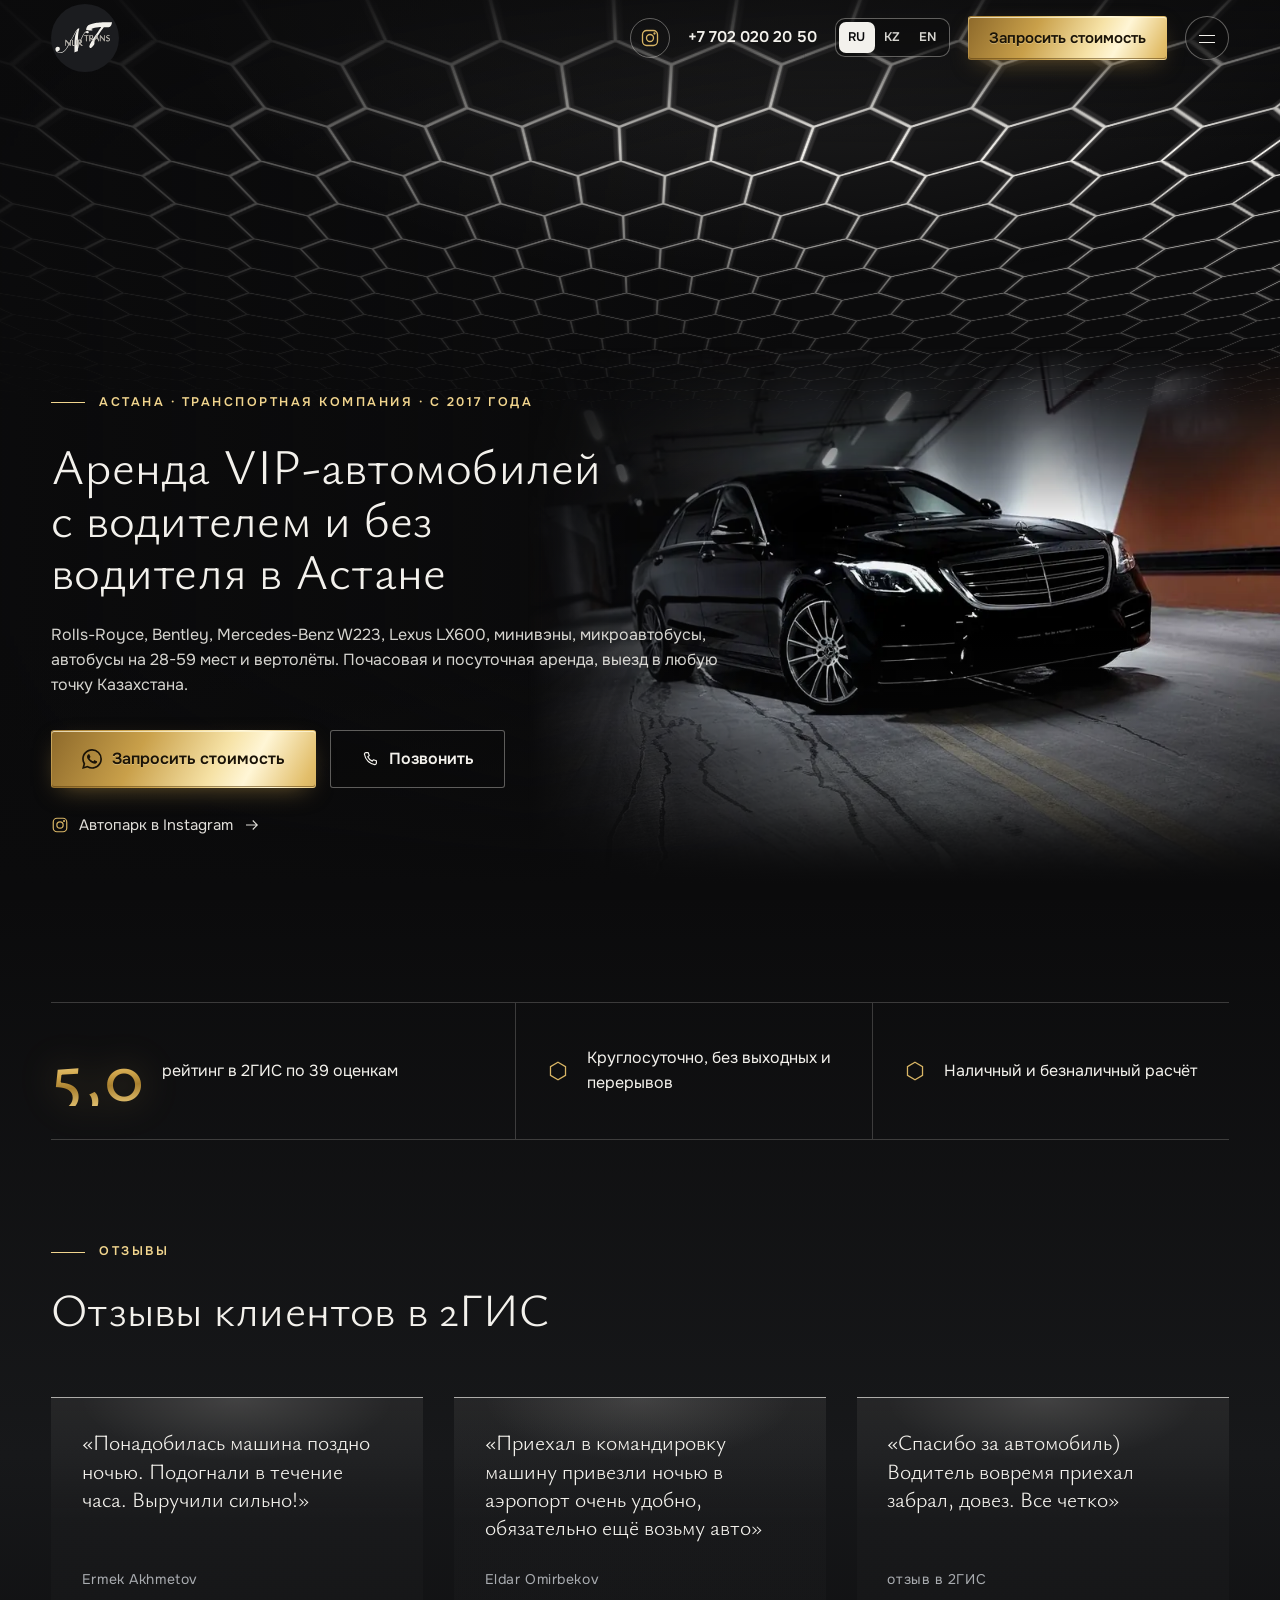
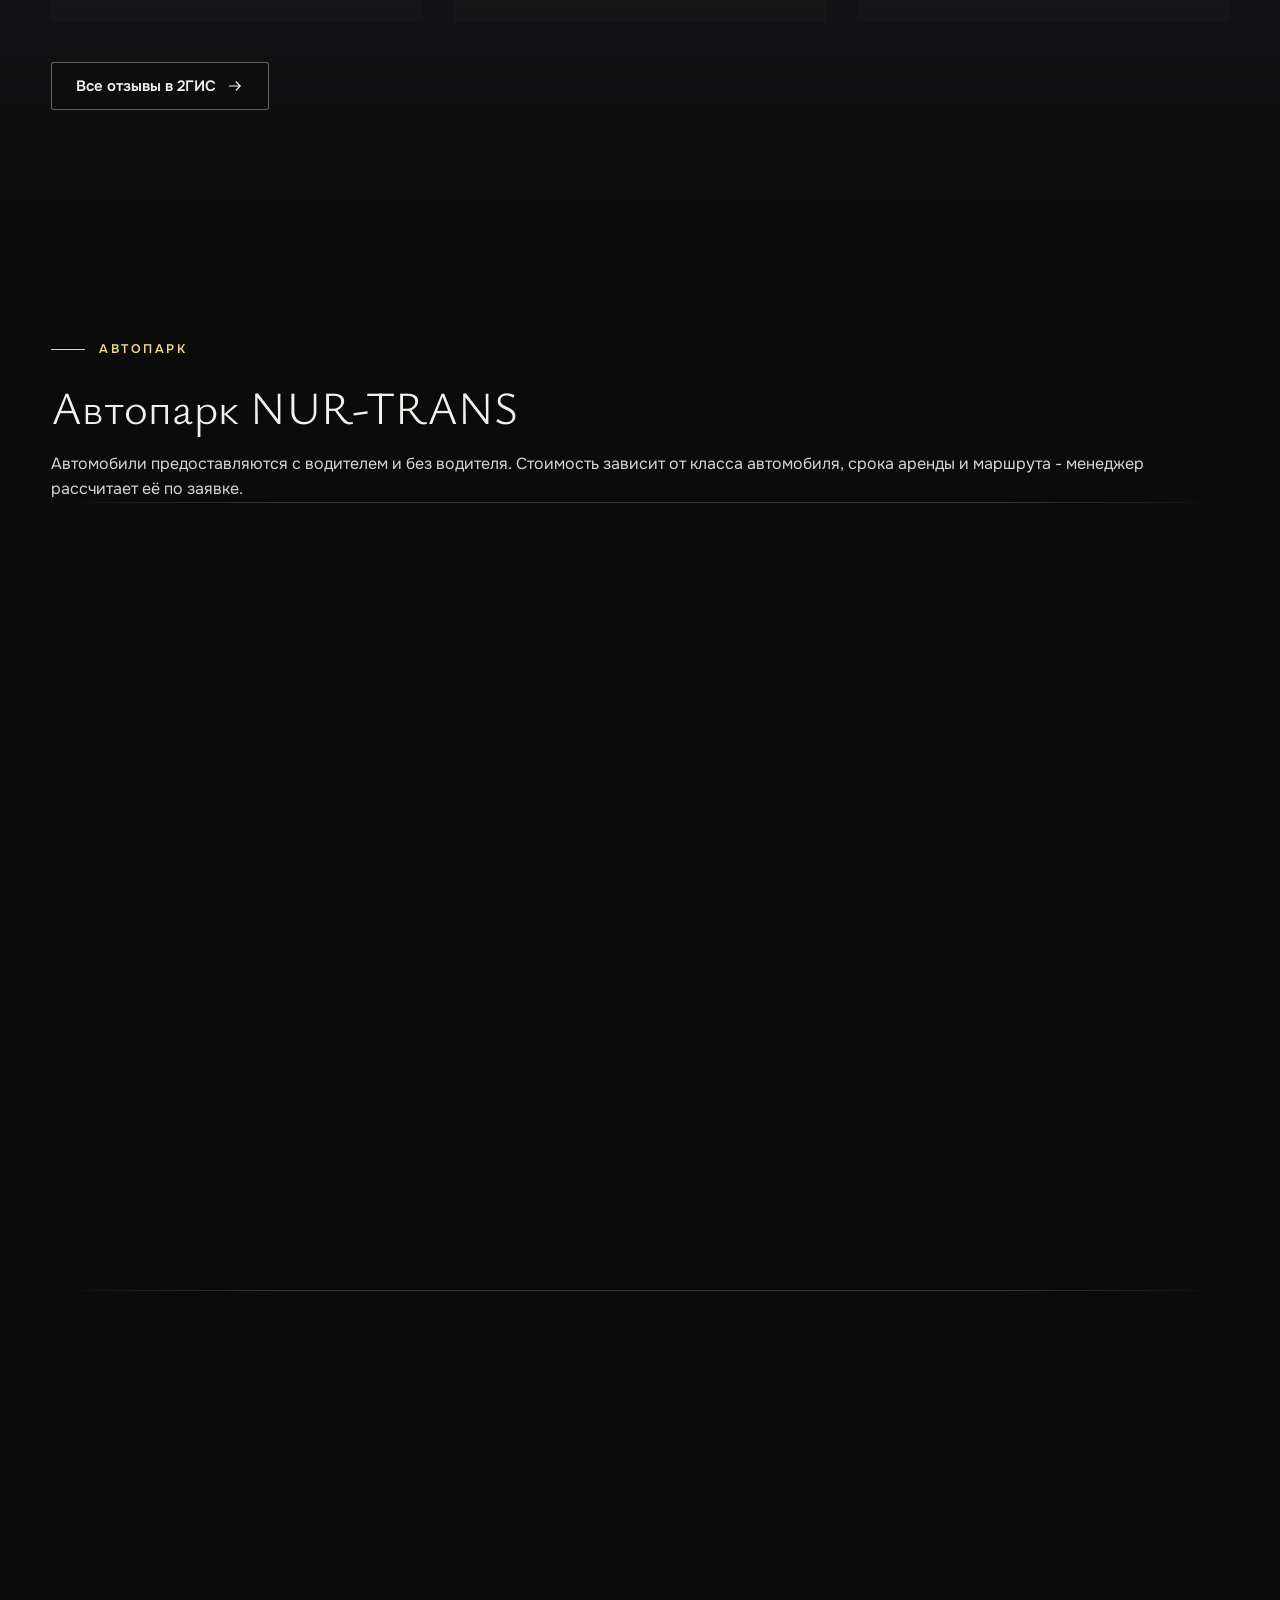
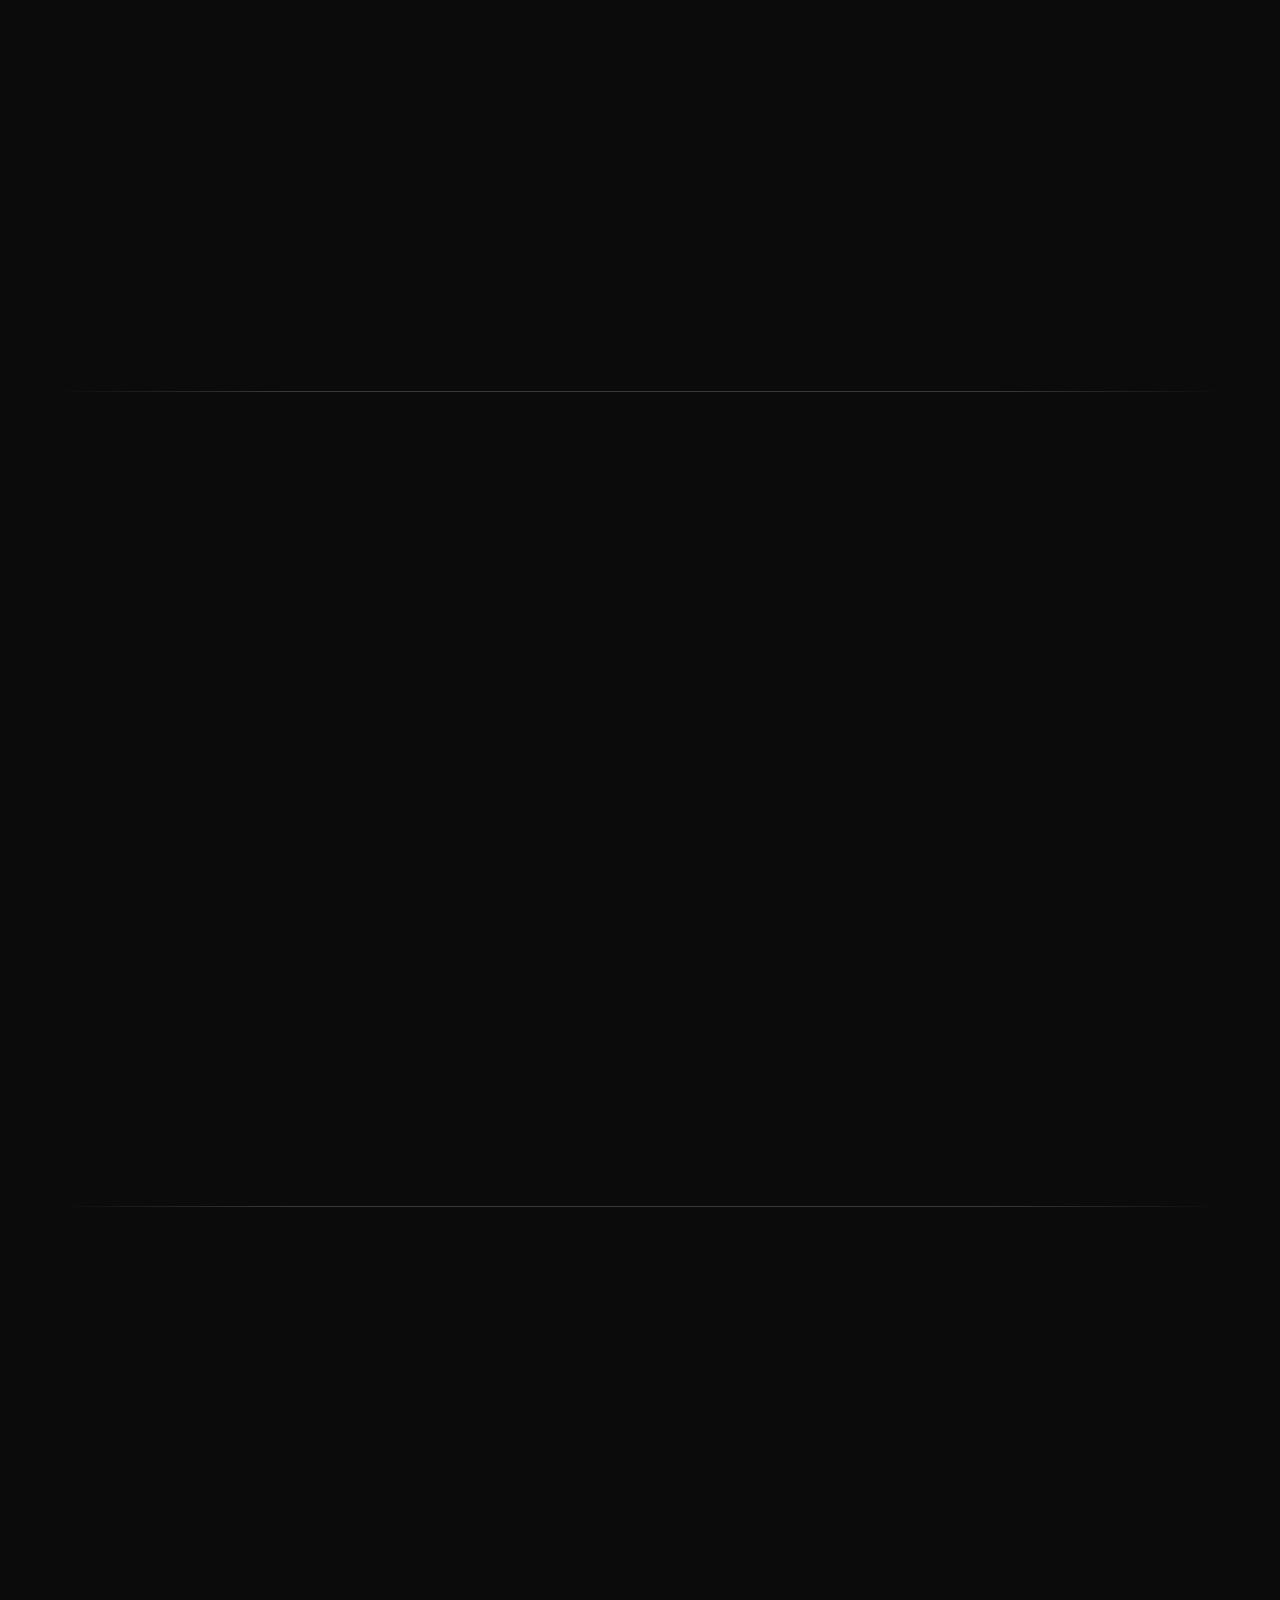
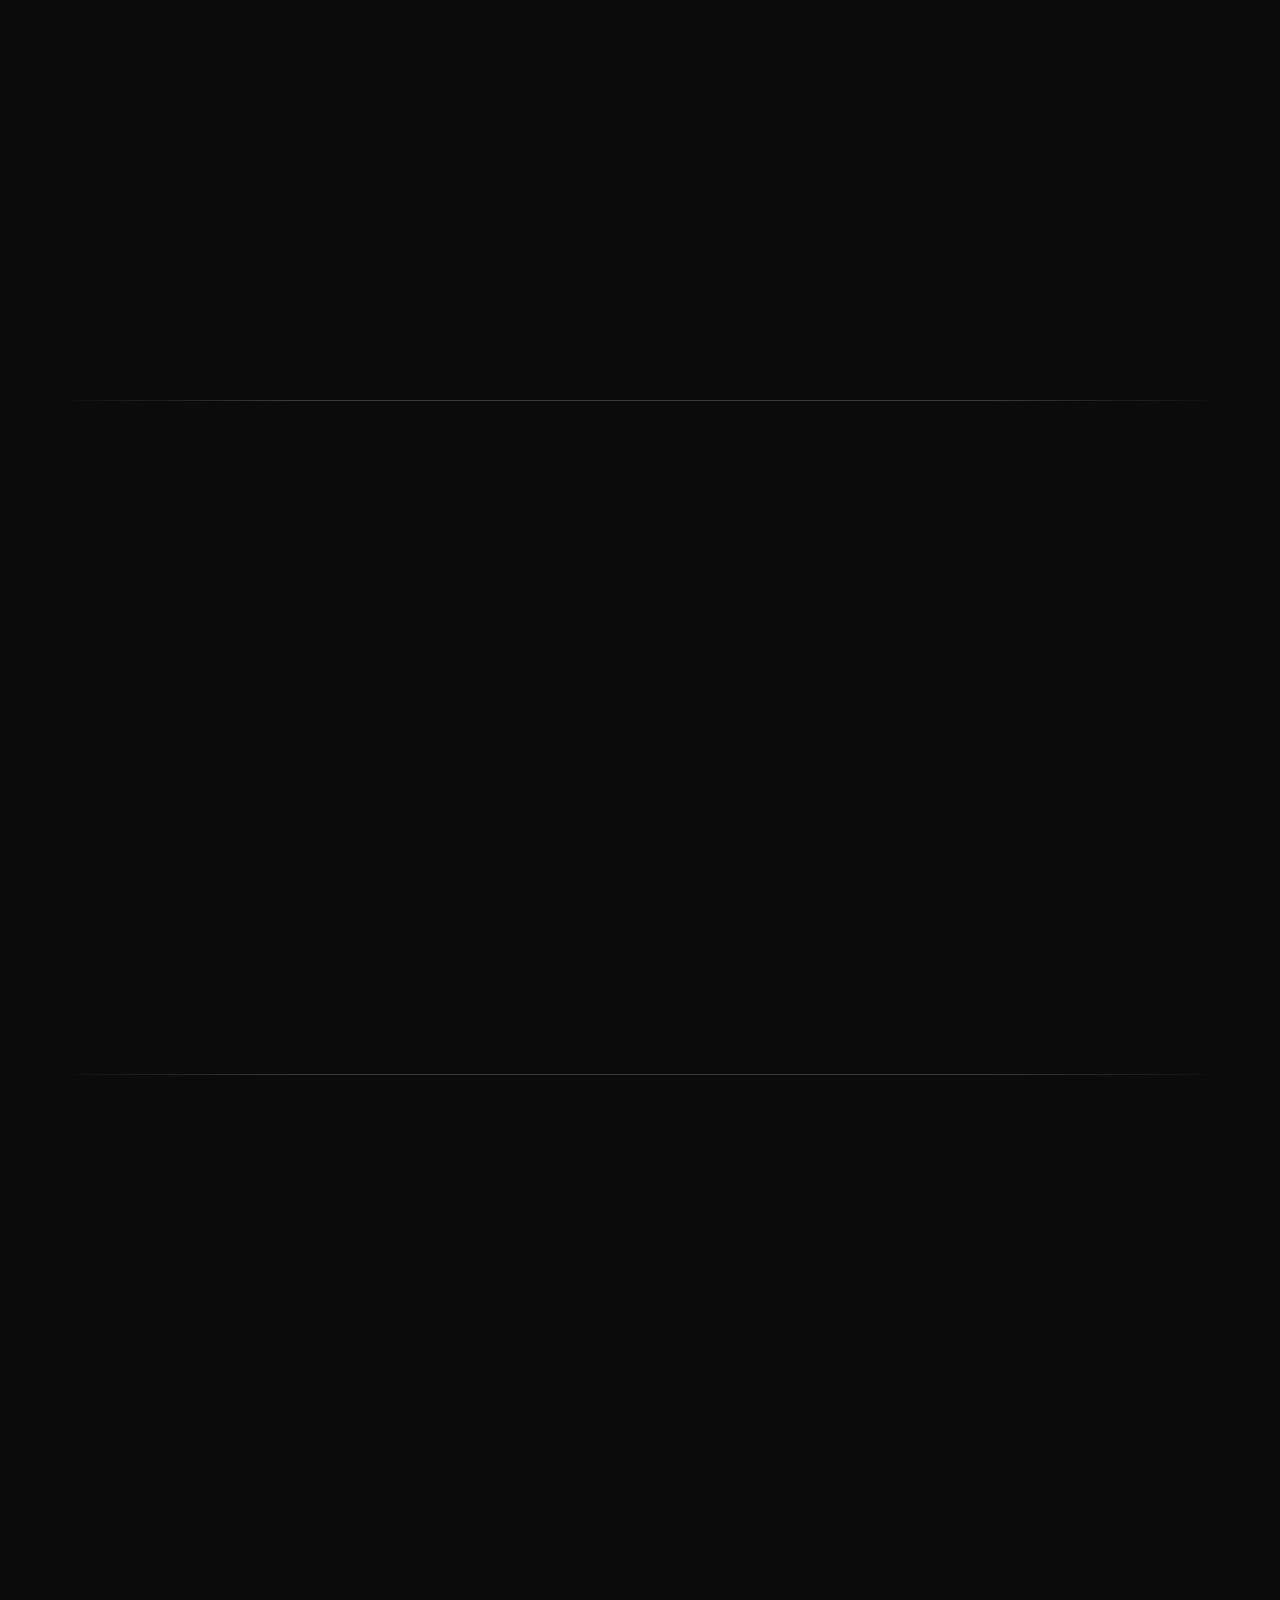
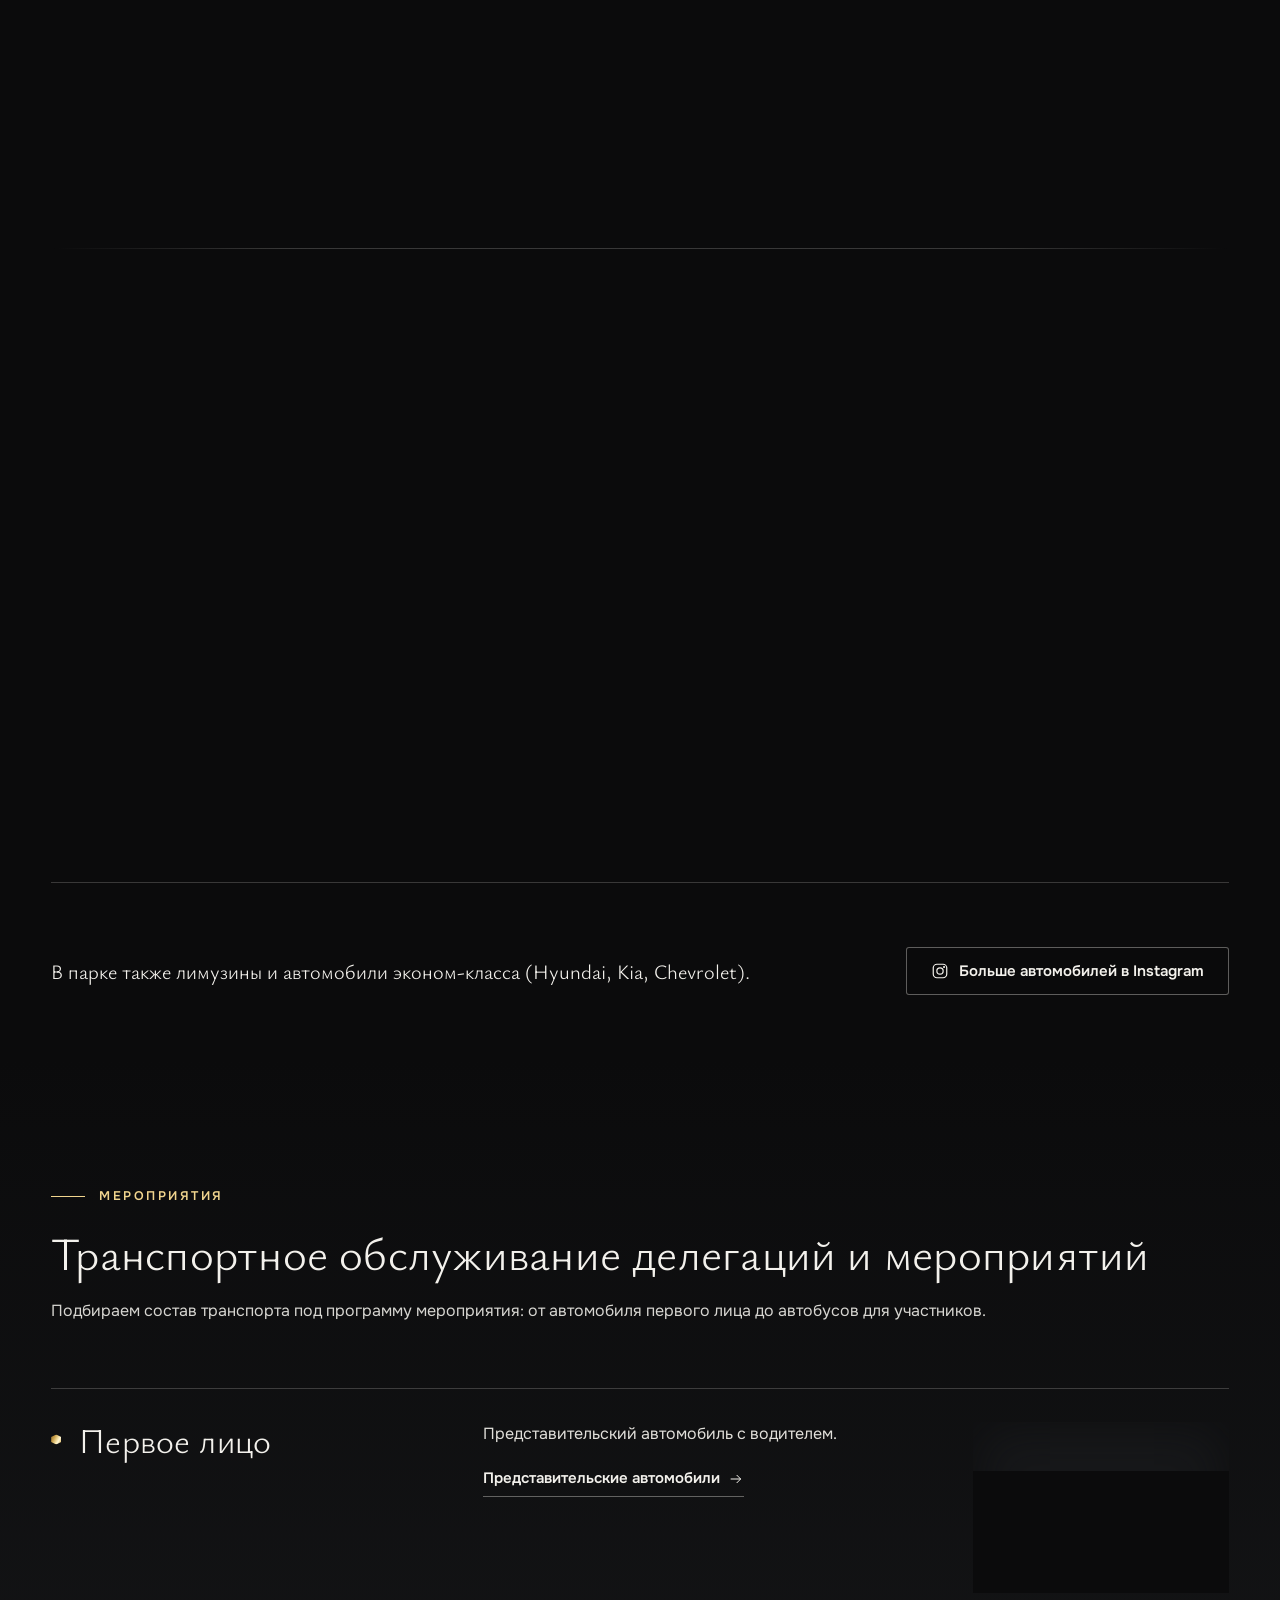
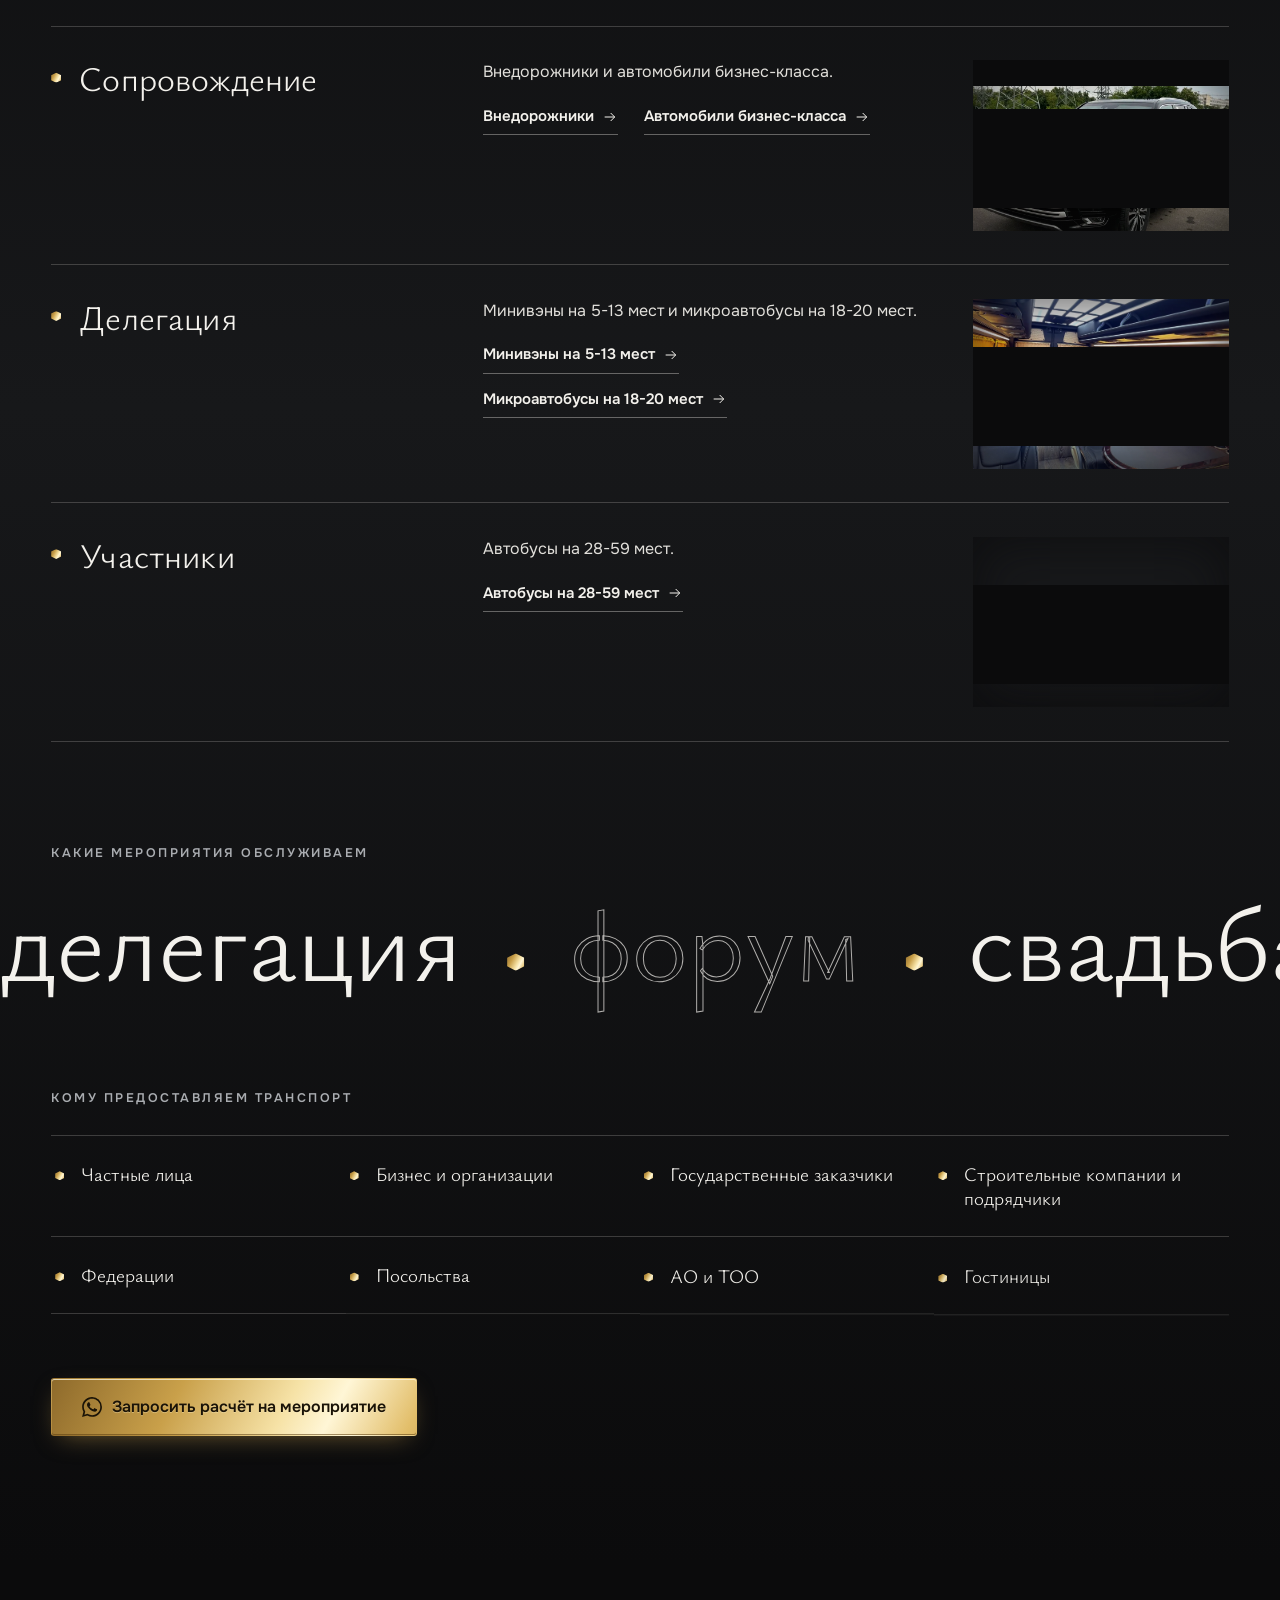
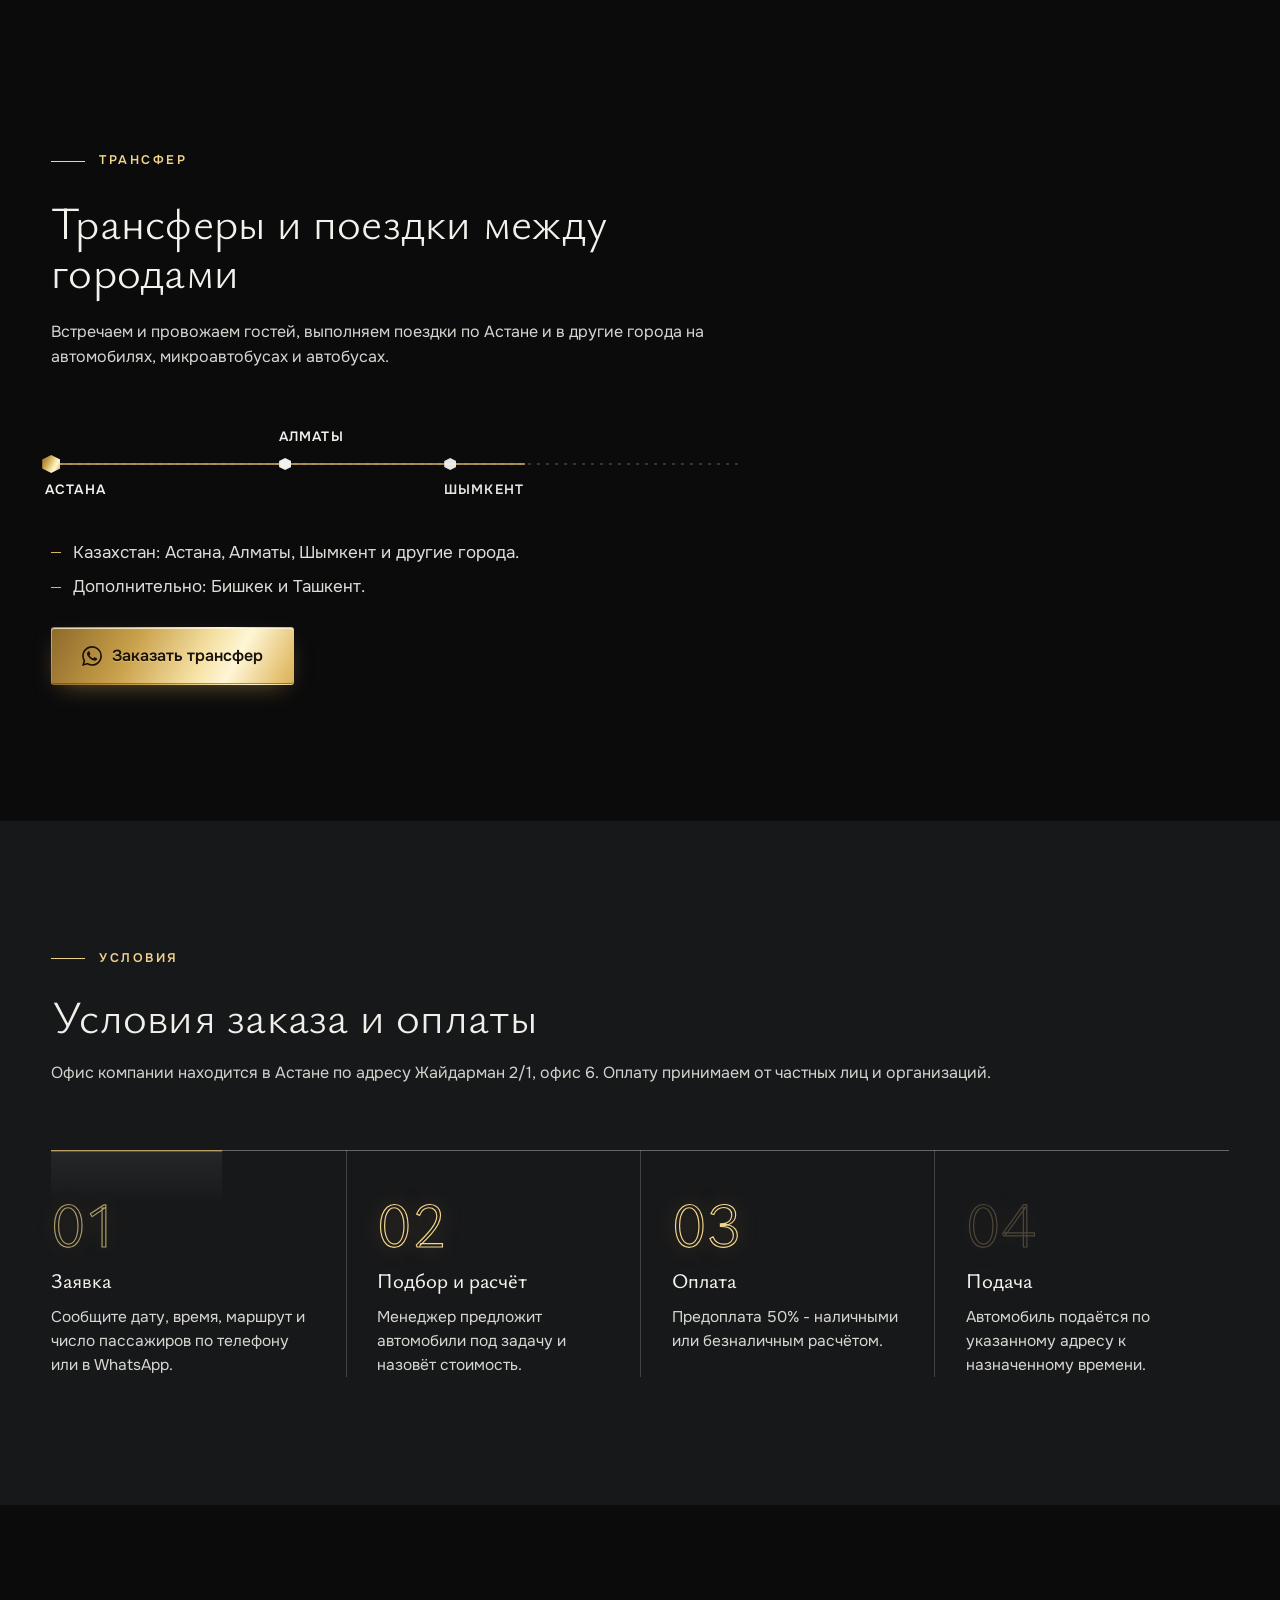
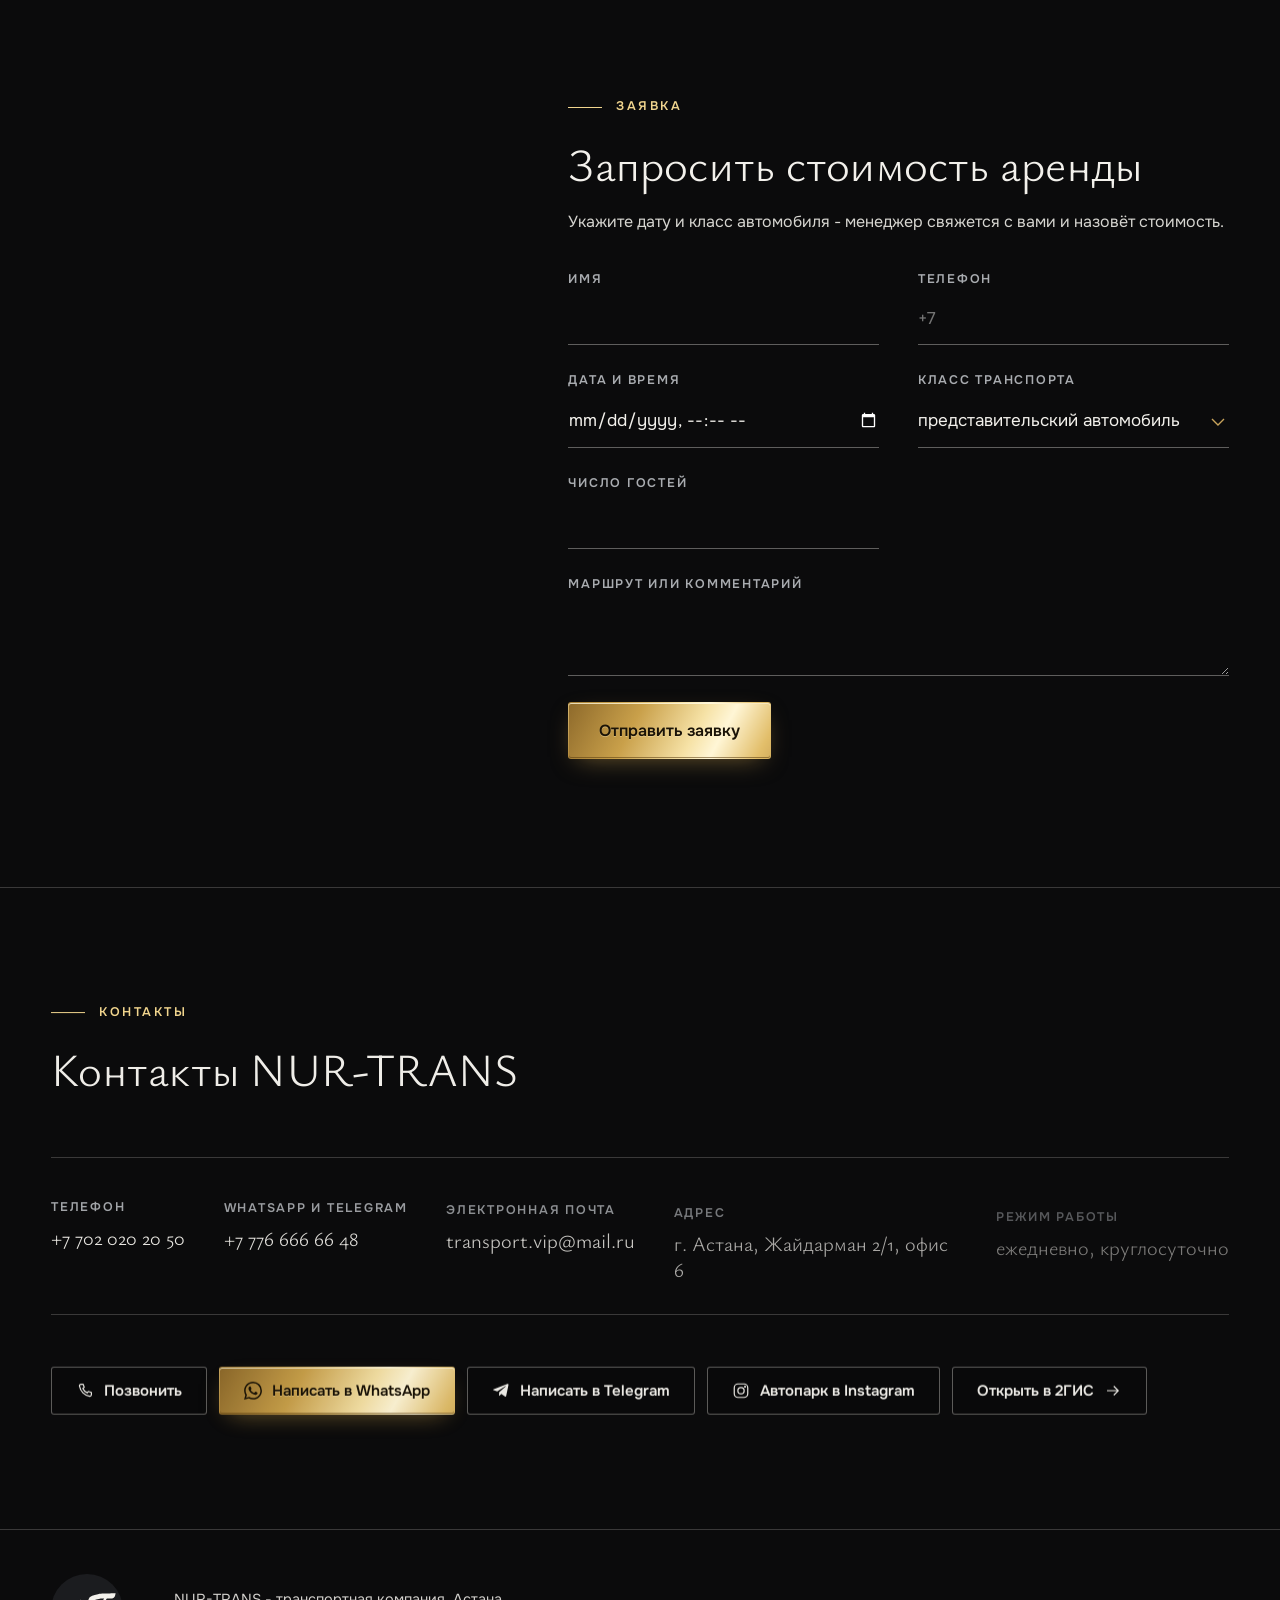
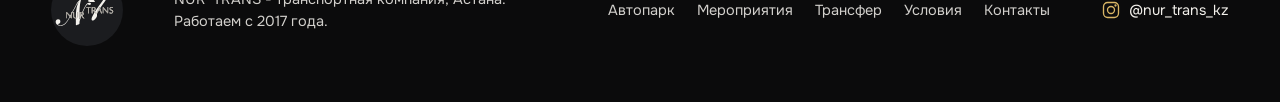
==== commit 261c197a: "Золото с бликом: металлический градиент на кнопках, ценах и знаках; точки бегущей строки по центру с" ====
--- a/index.html
+++ b/index.html
@@ -27,7 +27,7 @@
 <link rel="apple-touch-icon" href="assets/img/apple-touch-icon.png">
 <link rel="preload" as="image" href="assets/photos/hero-28.webp" imagesrcset="assets/photos/hero-28-960.webp 960w, assets/photos/hero-28.webp 1280w" imagesizes="min(66vw, 1280px)" media="(min-width: 821px)" fetchpriority="high">
 <link rel="preload" as="image" href="assets/photos/hero-m-16.webp" imagesrcset="assets/photos/hero-m-16-828.webp 828w, assets/photos/hero-m-16.webp 968w" imagesizes="100vw" media="(max-width: 820px)" fetchpriority="high">
-<link rel="stylesheet" href="styles.css?v=20261117-3">
+<link rel="stylesheet" href="styles.css?v=20261118-1">
 <script type="application/ld+json">
 {"@context":"https://schema.org","@type":["AutoRental","LocalBusiness"],"@id":"https://nur-trans.com/#org","name":"NUR-TRANS","url":"https://nur-trans.com/","logo":"https://nur-trans.com/assets/img/icon-512.png","image":"https://nur-trans.com/assets/img/og-image.jpg","description":"Аренда VIP-автомобилей с водителем и без водителя в Астане: представительские автомобили, бизнес-класс, внедорожники, минивэны, микроавтобусы, автобусы и вертолёты.","telephone":"+77020202050","email":"transport.vip@mail.ru","foundingDate":"2017","paymentAccepted":"Наличные, безналичный расчёт","address":{"@type":"PostalAddress","streetAddress":"Жайдарман 2/1, офис 6","addressLocality":"Астана","addressCountry":"KZ"},"areaServed":["Астана","Казахстан"],"openingHoursSpecification":{"@type":"OpeningHoursSpecification","dayOfWeek":["Monday","Tuesday","Wednesday","Thursday","Friday","Saturday","Sunday"],"opens":"00:00","closes":"23:59"},"contactPoint":[{"@type":"ContactPoint","telephone":"+77020202050","contactType":"customer service","availableLanguage":["ru","kk","en"]},{"@type":"ContactPoint","telephone":"+77766666648","contactType":"reservations","contactOption":"WhatsApp"}],"sameAs":["https://www.instagram.com/nur_trans_kz/","https://2gis.kz/astana/geo/70000001112524773"]}
 </script>
@@ -482,10 +482,10 @@
   <a class="mbar__ig" href="https://www.instagram.com/nur_trans_kz/" target="_blank" rel="noopener" aria-label="Instagram"><svg width="22" height="22"><use href="#ic-ig"/></svg></a>
 </nav>
 
-<script src="assets/vendor/gsap.min.js?v=20261117-3" defer></script>
-<script src="assets/vendor/ScrollTrigger.min.js?v=20261117-3" defer></script>
-<script src="assets/vendor/SplitText.min.js?v=20261117-3" defer></script>
-<script src="assets/vendor/lenis.min.js?v=20261117-3" defer></script>
-<script src="script.js?v=20261117-3" defer></script>
+<script src="assets/vendor/gsap.min.js?v=20261118-1" defer></script>
+<script src="assets/vendor/ScrollTrigger.min.js?v=20261118-1" defer></script>
+<script src="assets/vendor/SplitText.min.js?v=20261118-1" defer></script>
+<script src="assets/vendor/lenis.min.js?v=20261118-1" defer></script>
+<script src="script.js?v=20261118-1" defer></script>
 </body>
 </html>
--- a/styles.css
+++ b/styles.css
@@ -16,7 +16,9 @@
 @font-face{font-family:"Ysabeau";font-style:normal;font-weight:500;font-display:swap;src:url(assets/fonts/ysabeau-latin-ext-6.woff2) format("woff2");unicode-range:U+0100-02BA, U+02BD-02C5, U+02C7-02CC, U+02CE-02D7, U+02DD-02FF, U+0304, U+0308, U+0329, U+1D00-1DBF, U+1E00-1E9F, U+1EF2-1EFF, U+2020, U+20A0-20AB, U+20AD-20C4, U+2113, U+2C60-2C7F, U+A720-A7FF}
 @font-face{font-family:"Ysabeau";font-style:normal;font-weight:500;font-display:swap;src:url(assets/fonts/ysabeau-latin-7.woff2) format("woff2");unicode-range:U+0000-00FF, U+0131, U+0152-0153, U+02BB-02BC, U+02C6, U+02DA, U+02DC, U+0304, U+0308, U+0329, U+2000-206F, U+20AC, U+2122, U+2191, U+2193, U+2212, U+2215, U+FEFF, U+FFFD}
 :root{
-  --black:#0B0B0C; --graphite:#17181A; --light:#F3F1EC; --gold:#C8A45C; --gold-hi:#DBBD7C; --steel:#A9ACB0;
+  --black:#0B0B0C; --graphite:#17181A; --light:#F3F1EC; --gold:#D8B565; --gold-hi:#F1D58E;
+  --gold-metal:linear-gradient(118deg,#8E6A2B 0%,#C9A04A 16%,#F6E2A6 30%,#FFF6D6 36%,#E2BE6A 46%,#A27A34 60%,#D9B25E 76%,#F3DC9C 88%,#B48A3C 100%);
+  --gold-text:linear-gradient(176deg,#FFF3CC 0%,#F2D88F 28%,#D3A94F 52%,#A9802F 70%,#E9C979 100%); --steel:#A9ACB0;
   --line:rgba(243,241,236,.2); --line-2:rgba(243,241,236,.36);
   --ease:cubic-bezier(.2,.7,.2,1); --t1:.2s; --t2:.4s; --t3:1s;
   --gut:clamp(20px,4vw,72px); --hdr:76px;
@@ -191,7 +193,7 @@
 .marq{overflow:hidden;padding:18px 0 clamp(56px,7vw,110px)}
 .marq__track{display:flex;width:max-content;font:300 clamp(3rem,8.4vw,9.5rem)/1.1 var(--disp);white-space:nowrap;animation:marq 70s linear infinite}
 .marq__track span{display:inline-flex;align-items:center}
-.marq__track span::after{content:"";width:.16em;height:.16em;margin:0 .42em;background:var(--gold);clip-path:polygon(50% 0,100% 25%,100% 75%,50% 100%,0 75%,0 25%)}
+.marq__track span::after{content:"";width:.16em;height:.16em;margin:0 .42em;background:var(--gold);transform:translateY(.2em);clip-path:polygon(50% 0,100% 25%,100% 75%,50% 100%,0 75%,0 25%)}
 .marq__track span:nth-child(even){color:transparent;-webkit-text-stroke:1px rgba(243,241,236,.7)}
 .marq.is-paused .marq__track{animation-play-state:paused}
 @keyframes marq{to{transform:translateX(-50%)}}
@@ -353,3 +355,17 @@
   .marq__track{animation:none;flex-wrap:wrap;width:auto;white-space:normal}
   *{transition-duration:.01s!important}
 }
+
+/* золото-металл: градиент с бликом вместо плоского цвета */
+.btn--gold{background:var(--gold-metal) 0 0/220% 100%;color:#1A1307;box-shadow:inset 0 1px 0 rgba(255,248,220,.75),inset 0 -1px 0 rgba(90,60,15,.55),0 8px 26px -10px rgba(214,170,80,.55);text-shadow:0 1px 0 rgba(255,240,200,.35);transition:background-position .8s var(--ease),box-shadow var(--t2) var(--ease),transform var(--t1) var(--ease)}
+.btn--gold:hover{background:var(--gold-metal) 100% 0/220% 100%;box-shadow:inset 0 1px 0 rgba(255,248,220,.85),inset 0 -1px 0 rgba(90,60,15,.55),0 10px 34px -8px rgba(232,190,95,.7)}
+.btn--gold::after{background:linear-gradient(105deg,transparent 38%,rgba(255,252,235,.85) 50%,transparent 62%);animation:goldSweep 6.5s var(--ease) 2s infinite}
+@keyframes goldSweep{0%,72%{transform:translateX(-120%)}100%{transform:translateX(120%)}}
+.facts__rate b,.models--price .pr:not(.pr--req){background:var(--gold-text);-webkit-background-clip:text;background-clip:text;color:transparent;-webkit-text-fill-color:transparent}
+.facts__rate b{font-weight:500;filter:drop-shadow(0 0 18px rgba(230,185,90,.28))}
+.step__n{-webkit-text-stroke:1.2px var(--gold-hi);text-shadow:0 0 22px rgba(230,185,90,.25)}
+.role h3::before,.marq__track span::after,.clients li::before,.route__n--main i,.mbar__wa{background:var(--gold-metal) 0 0/200% 200%}
+.marq__track span::after{filter:drop-shadow(0 0 .08em rgba(240,200,110,.55))}
+.mbar__wa{box-shadow:inset 0 1px 0 rgba(255,248,220,.7)}
+.kicker{color:var(--gold-hi)}
+@media (prefers-reduced-motion:reduce){.btn--gold::after{animation:none}}
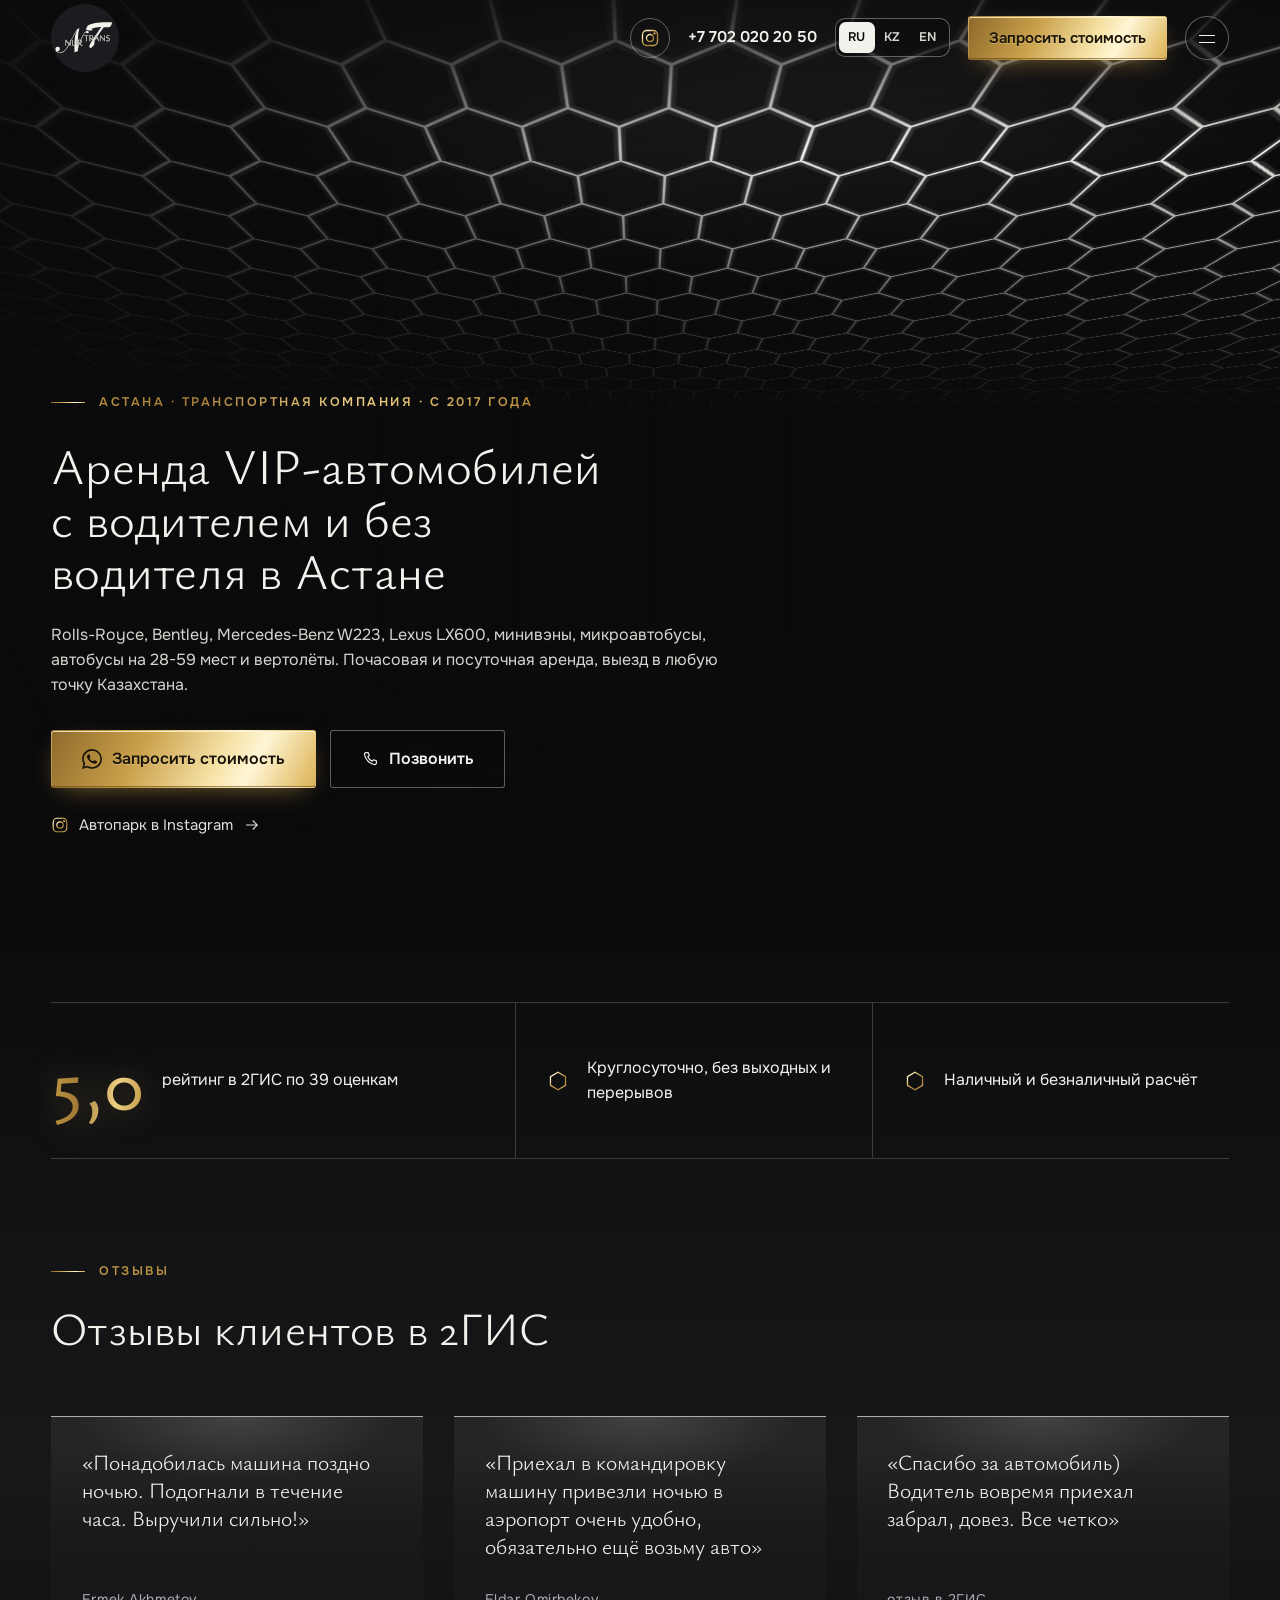
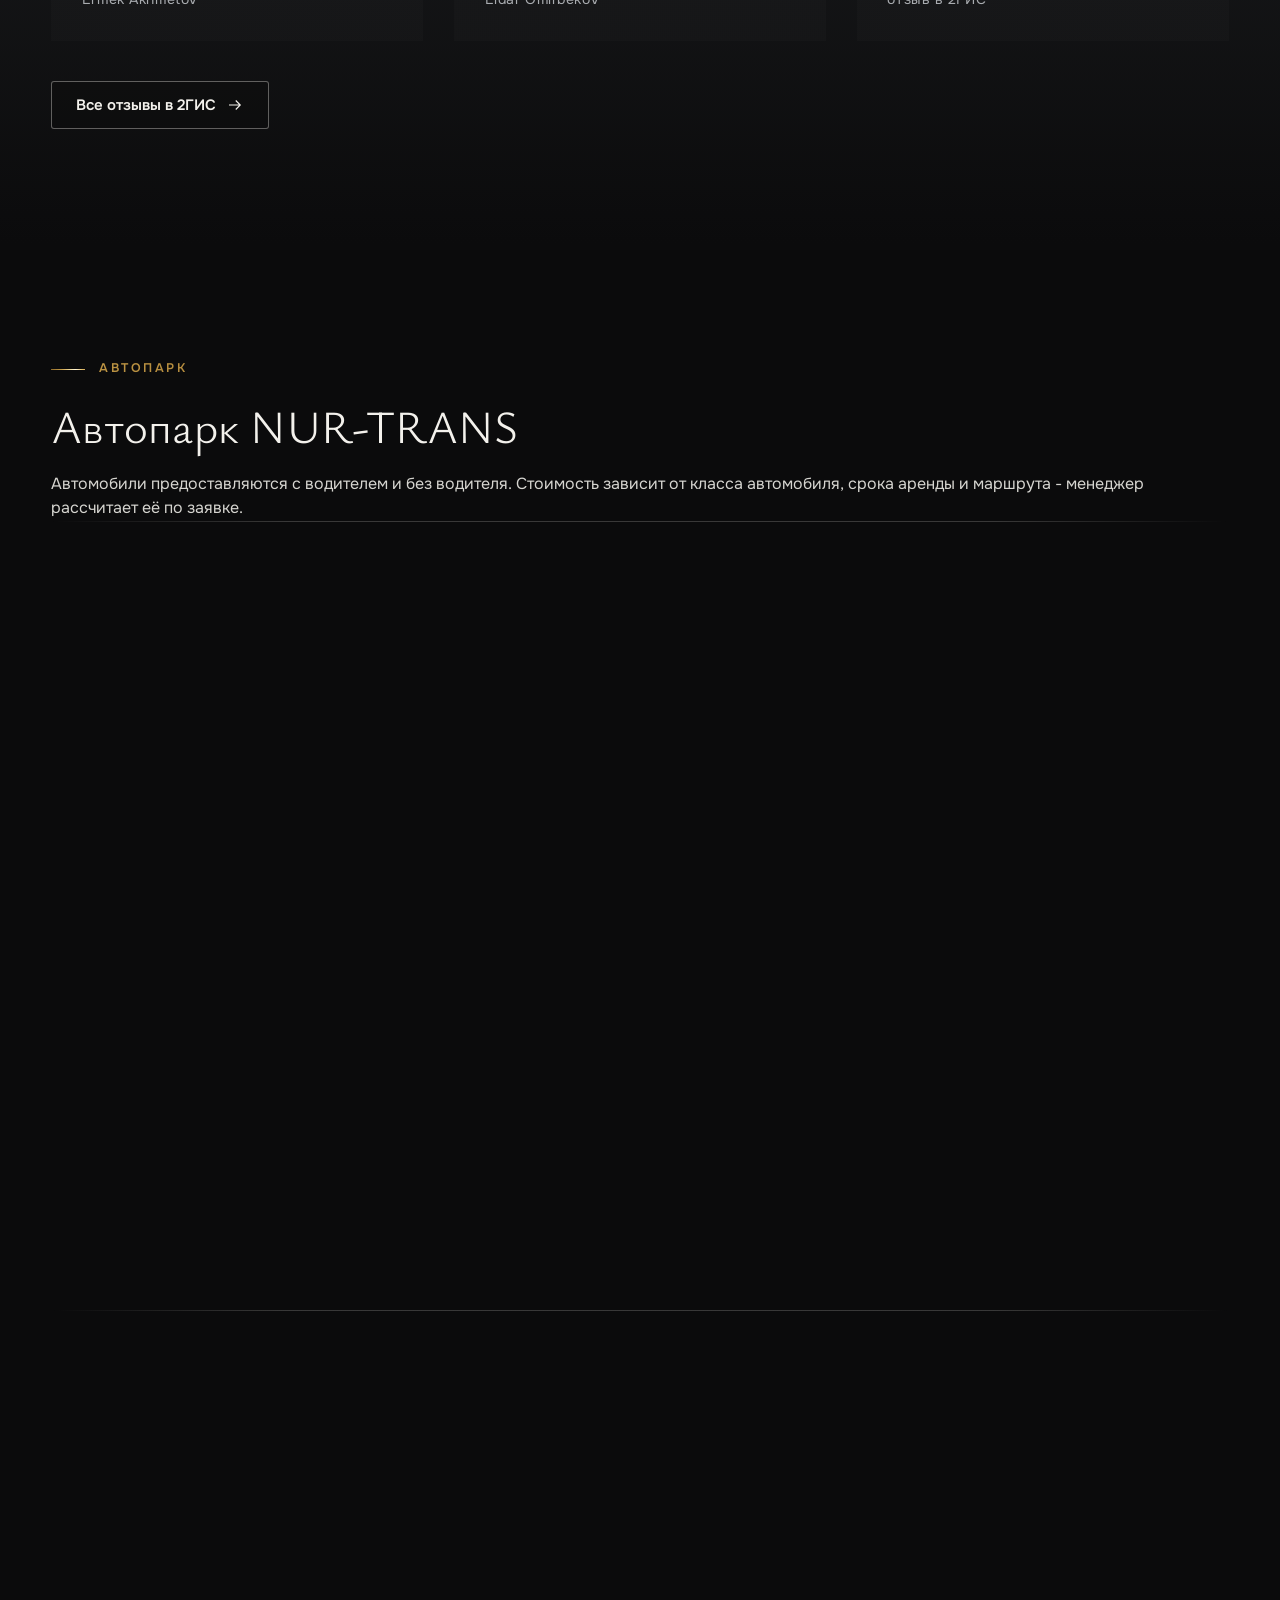
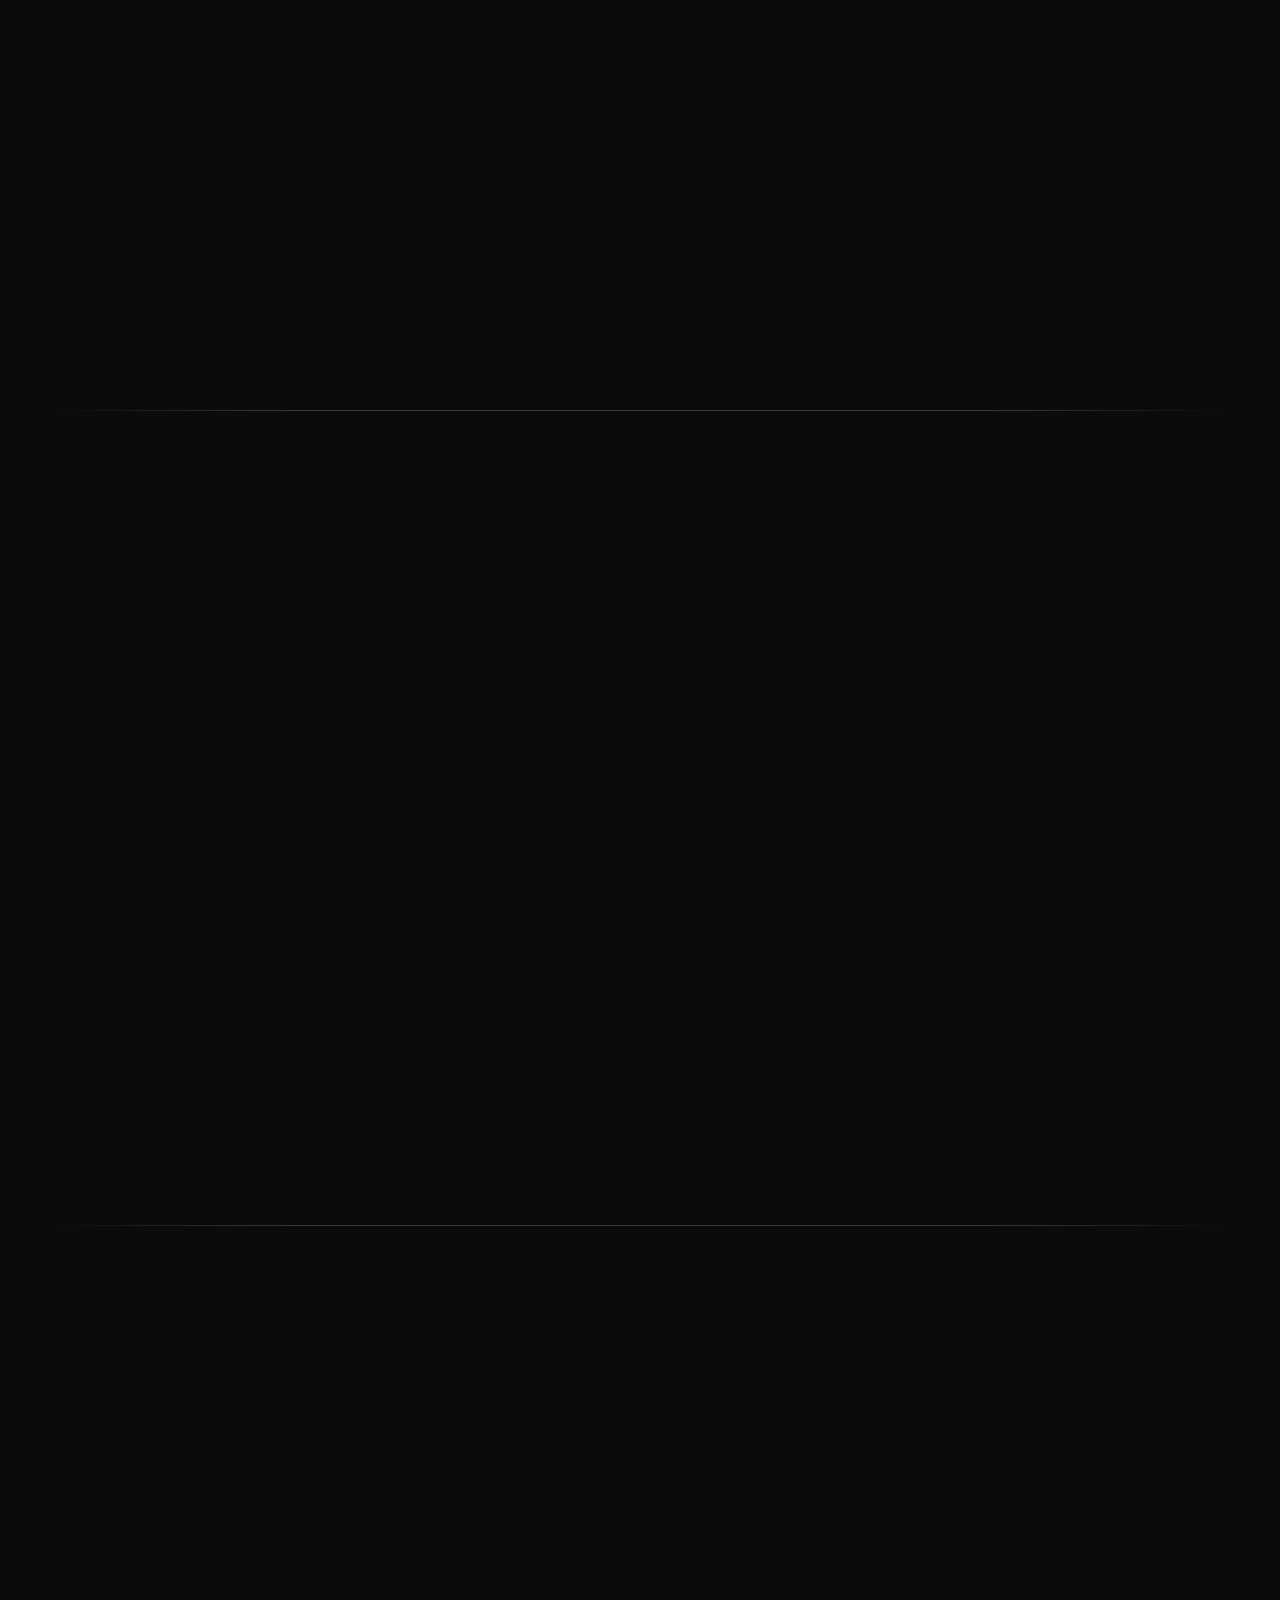
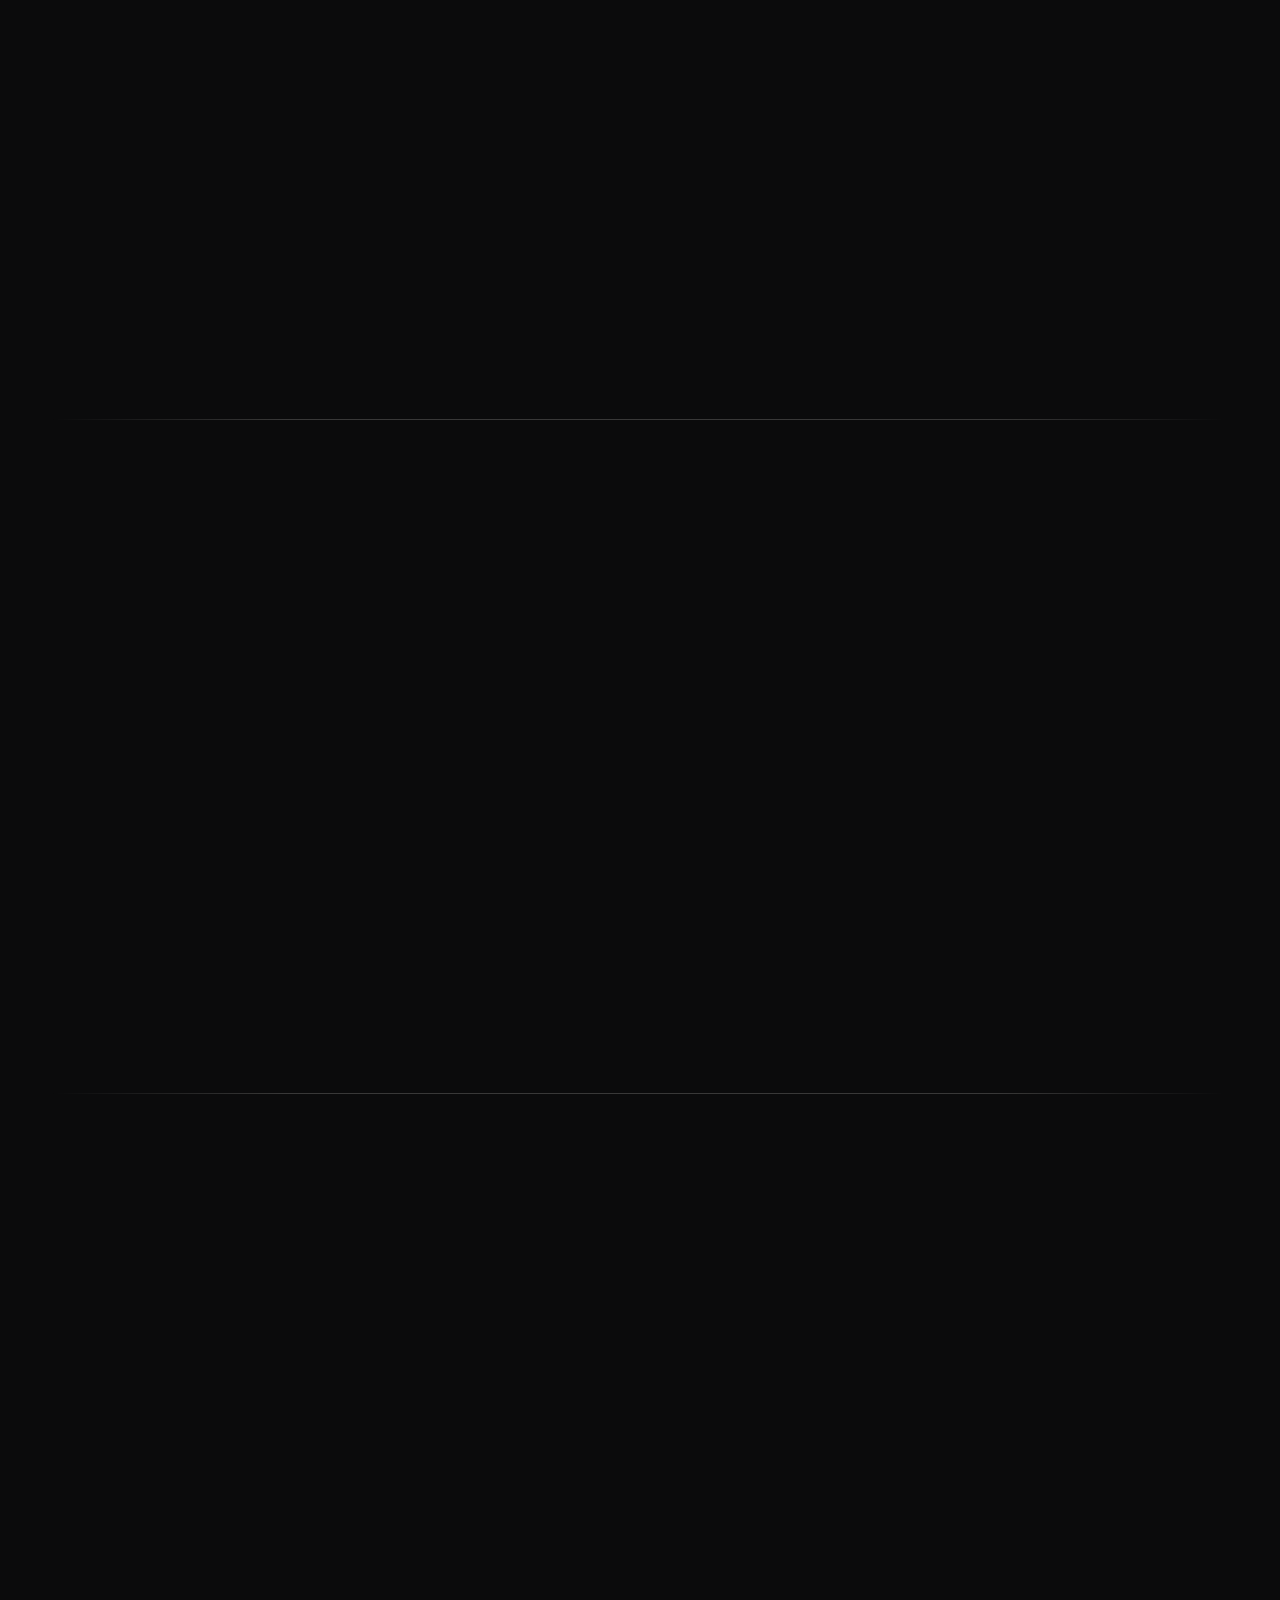
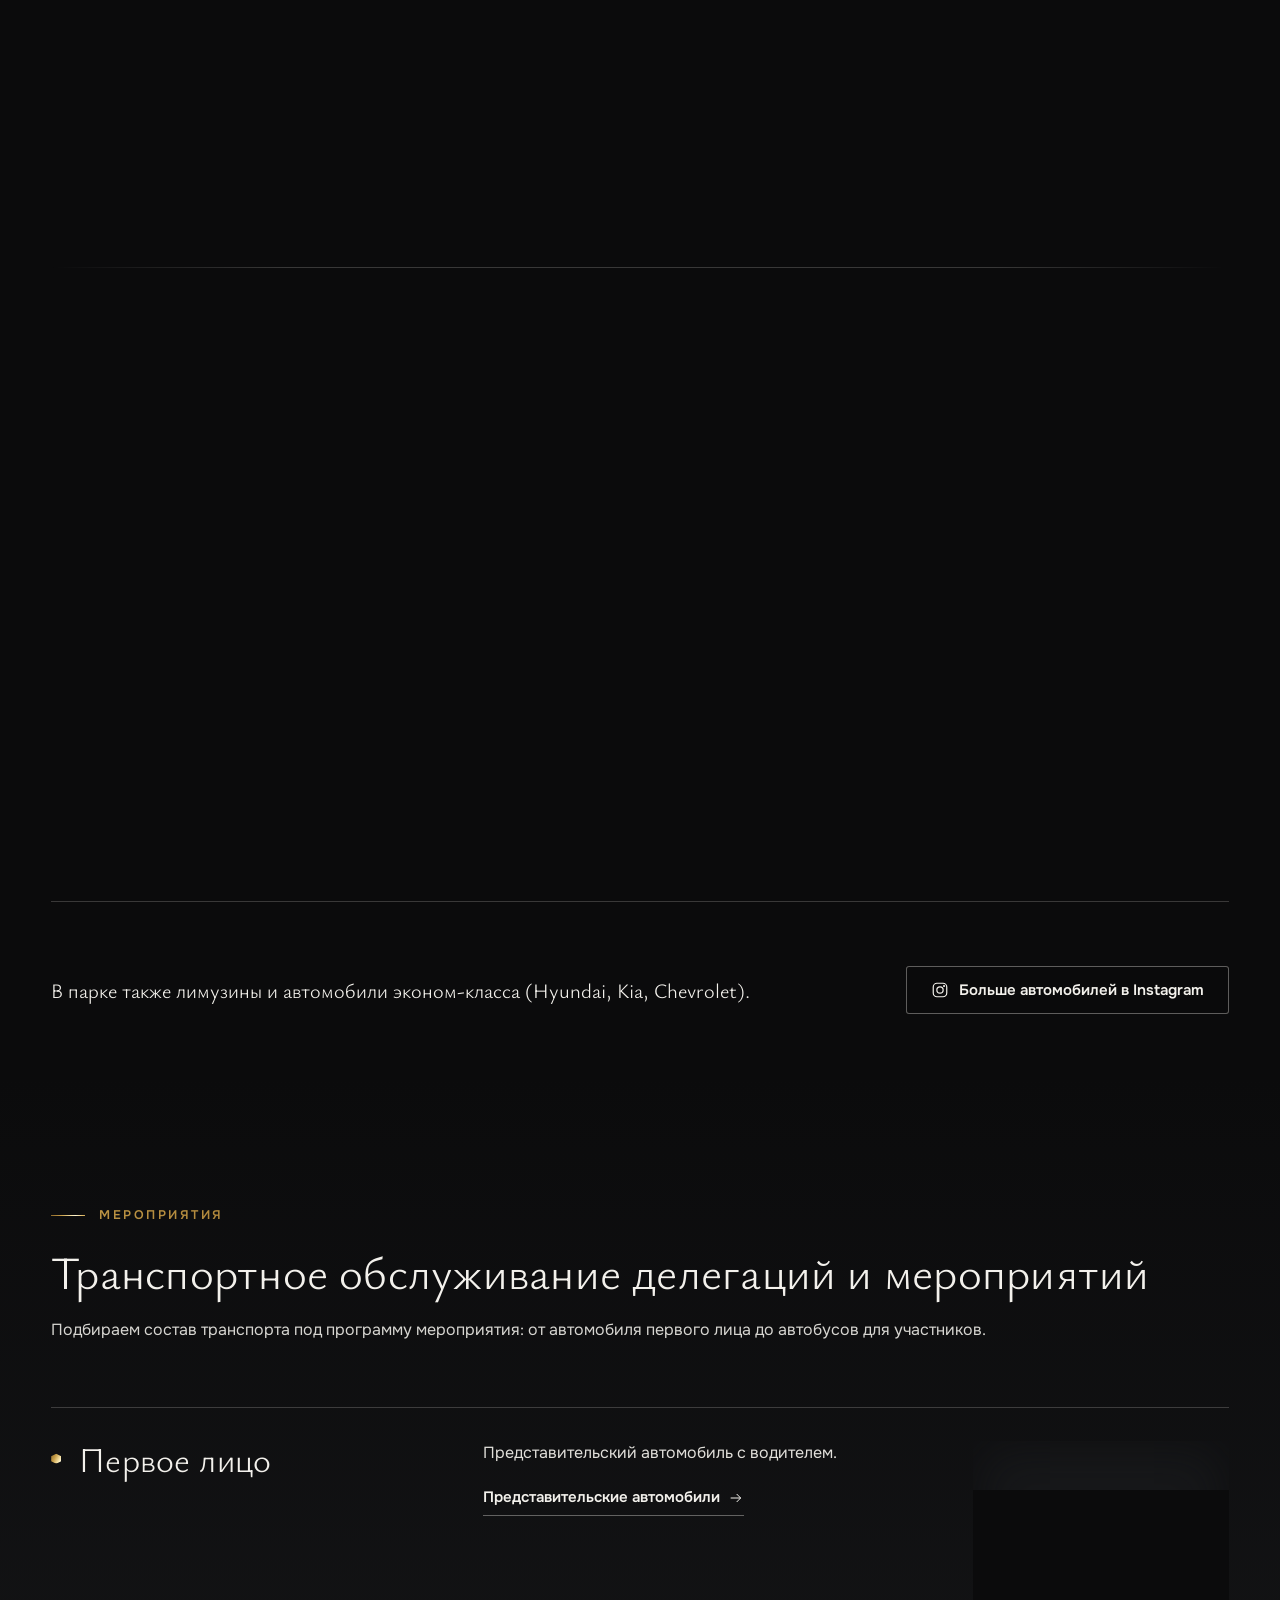
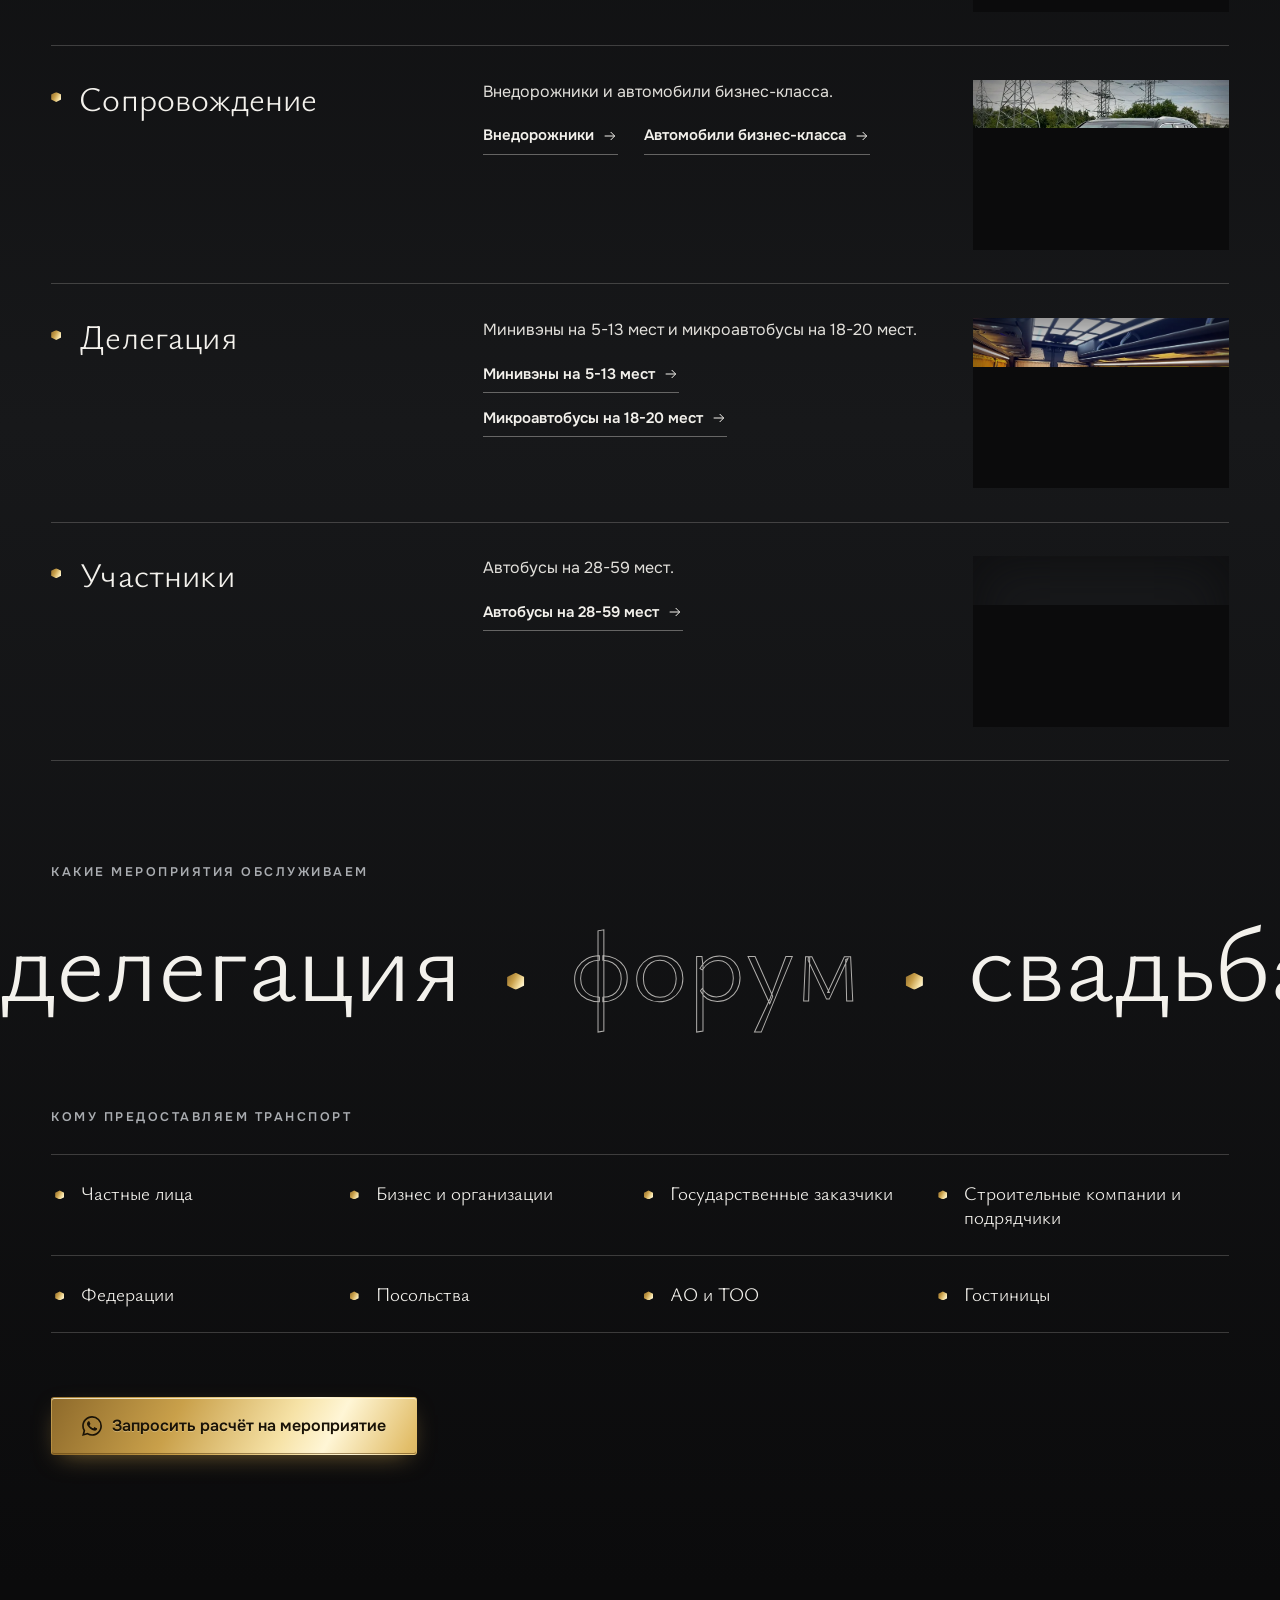
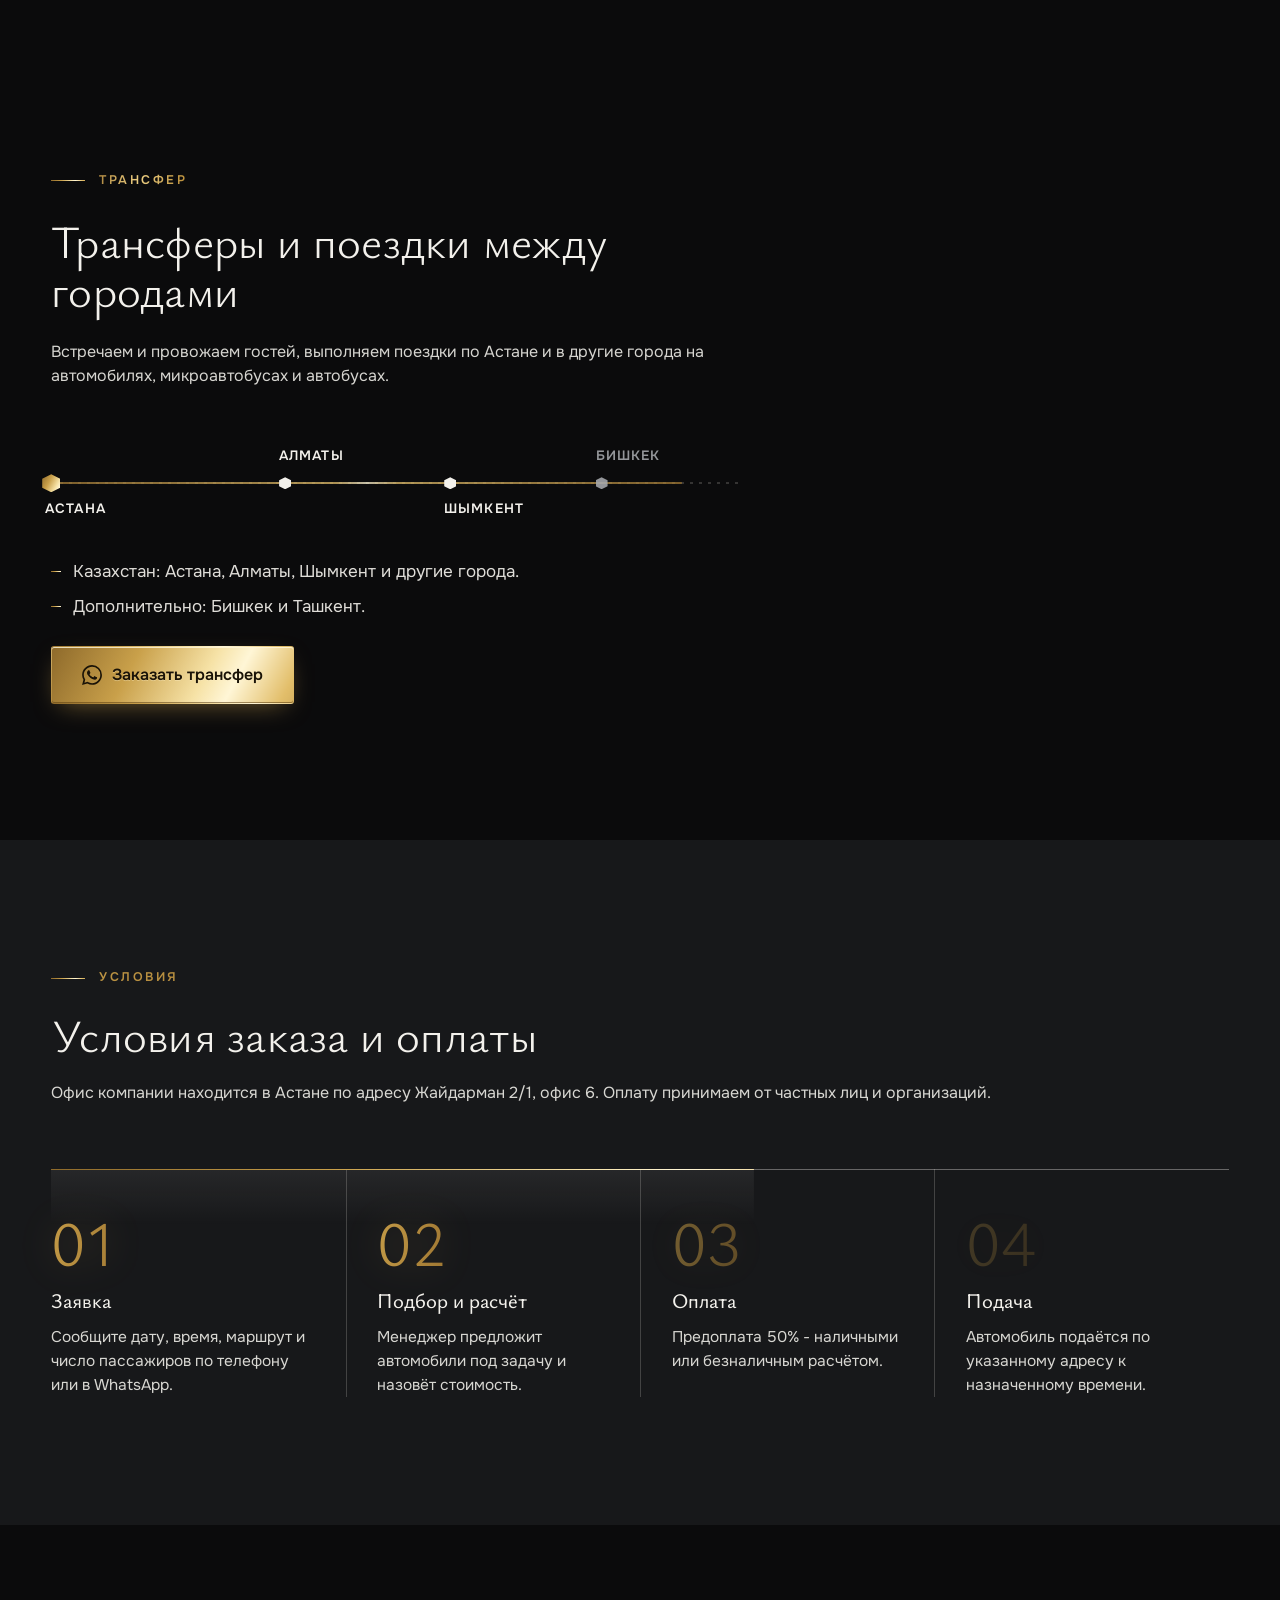
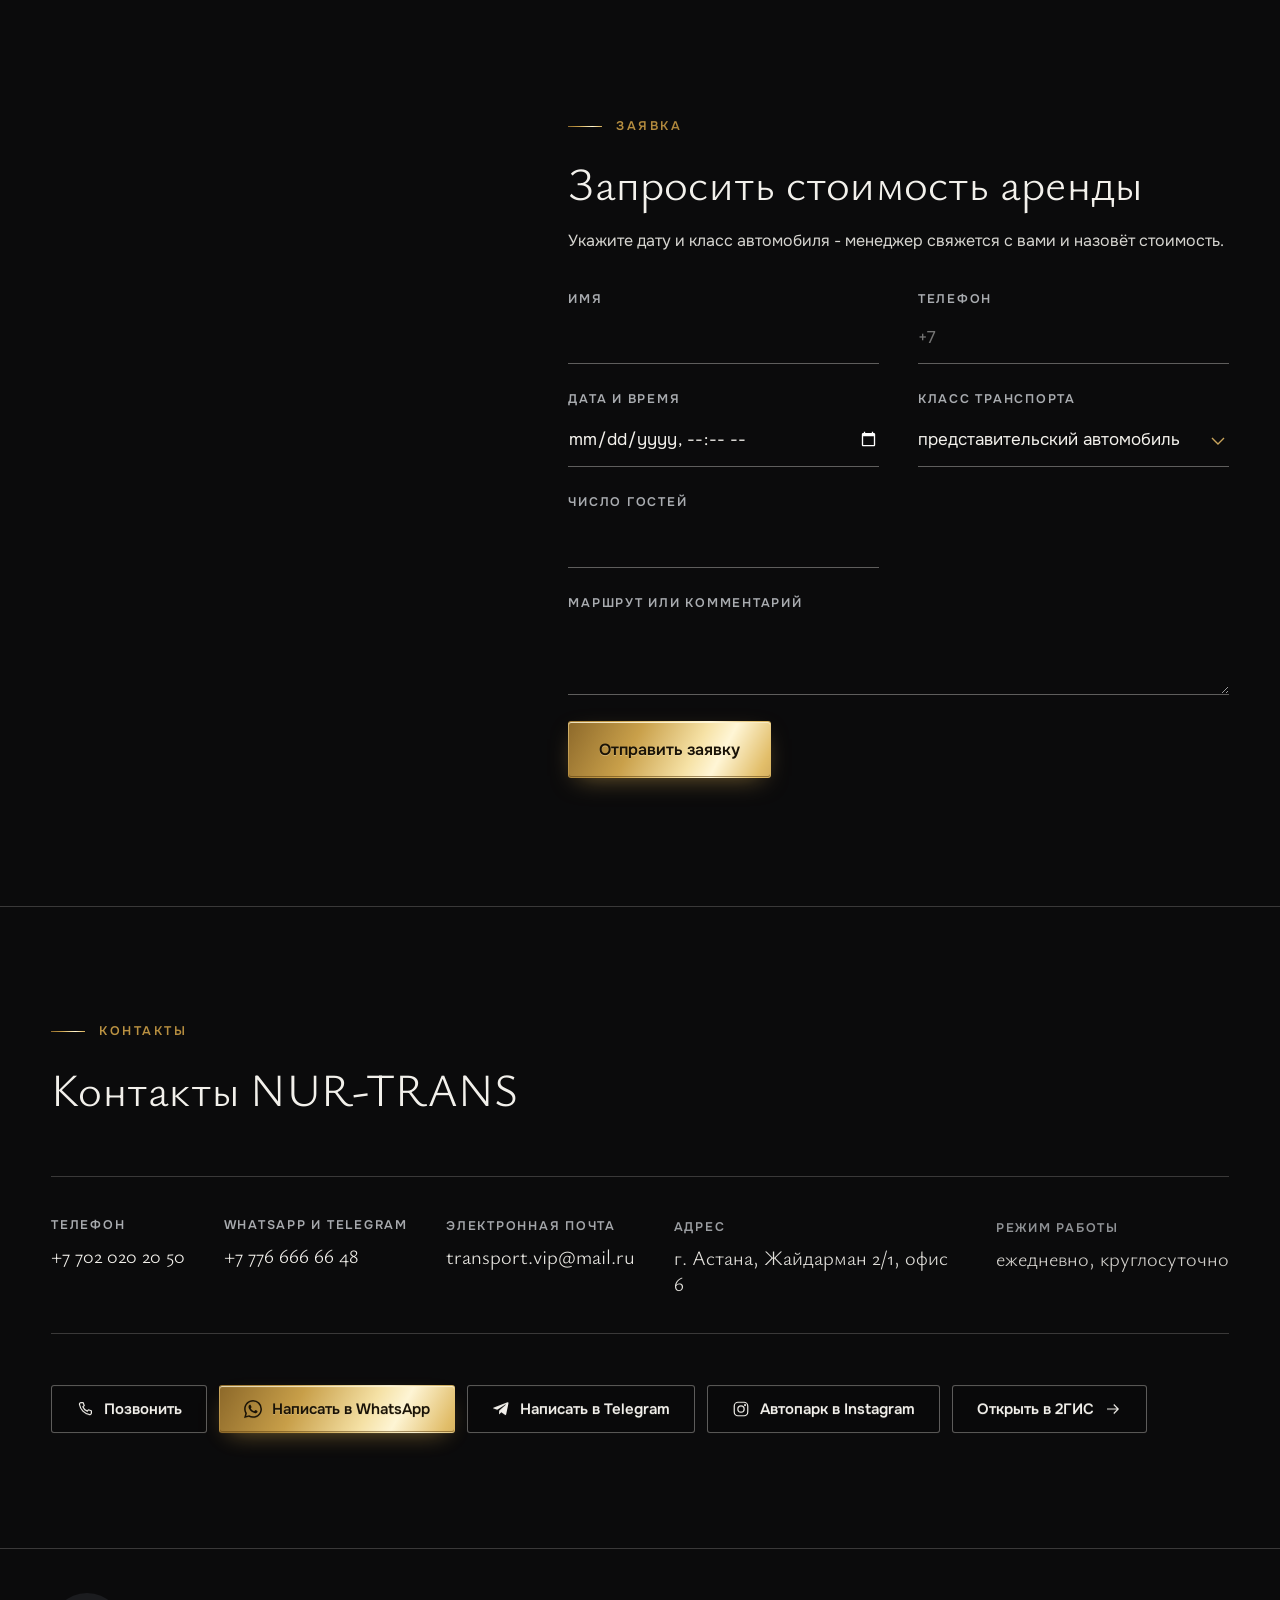
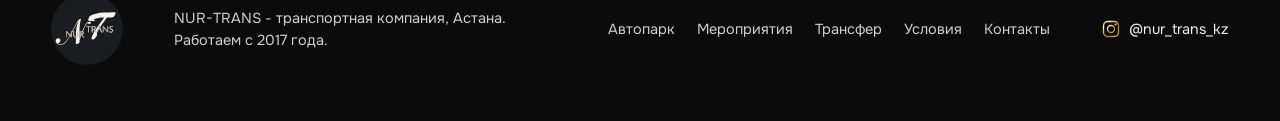
==== commit 7d2b5d7f: "Всё золото - глянцевый металл с бегущим бликом; цифра рейтинга без обрезки" ====
--- a/index.html
+++ b/index.html
@@ -27,21 +27,21 @@
 <link rel="apple-touch-icon" href="assets/img/apple-touch-icon.png">
 <link rel="preload" as="image" href="assets/photos/hero-28.webp" imagesrcset="assets/photos/hero-28-960.webp 960w, assets/photos/hero-28.webp 1280w" imagesizes="min(66vw, 1280px)" media="(min-width: 821px)" fetchpriority="high">
 <link rel="preload" as="image" href="assets/photos/hero-m-16.webp" imagesrcset="assets/photos/hero-m-16-828.webp 828w, assets/photos/hero-m-16.webp 968w" imagesizes="100vw" media="(max-width: 820px)" fetchpriority="high">
-<link rel="stylesheet" href="styles.css?v=20261118-1">
+<link rel="stylesheet" href="styles.css?v=20261118-2">
 <script type="application/ld+json">
 {"@context":"https://schema.org","@type":["AutoRental","LocalBusiness"],"@id":"https://nur-trans.com/#org","name":"NUR-TRANS","url":"https://nur-trans.com/","logo":"https://nur-trans.com/assets/img/icon-512.png","image":"https://nur-trans.com/assets/img/og-image.jpg","description":"Аренда VIP-автомобилей с водителем и без водителя в Астане: представительские автомобили, бизнес-класс, внедорожники, минивэны, микроавтобусы, автобусы и вертолёты.","telephone":"+77020202050","email":"transport.vip@mail.ru","foundingDate":"2017","paymentAccepted":"Наличные, безналичный расчёт","address":{"@type":"PostalAddress","streetAddress":"Жайдарман 2/1, офис 6","addressLocality":"Астана","addressCountry":"KZ"},"areaServed":["Астана","Казахстан"],"openingHoursSpecification":{"@type":"OpeningHoursSpecification","dayOfWeek":["Monday","Tuesday","Wednesday","Thursday","Friday","Saturday","Sunday"],"opens":"00:00","closes":"23:59"},"contactPoint":[{"@type":"ContactPoint","telephone":"+77020202050","contactType":"customer service","availableLanguage":["ru","kk","en"]},{"@type":"ContactPoint","telephone":"+77766666648","contactType":"reservations","contactOption":"WhatsApp"}],"sameAs":["https://www.instagram.com/nur_trans_kz/","https://2gis.kz/astana/geo/70000001112524773"]}
 </script>
 <script src="https://lead-bot.sultan-askarov-kz.workers.dev/t.js" data-site="nurtrans" defer></script>
 </head>
 <body>
-<svg width="0" height="0" style="position:absolute" aria-hidden="true" focusable="false">
+<svg width="0" height="0" style="position:absolute" aria-hidden="true" focusable="false"><defs><linearGradient id="g-gold" x1="0" y1="0" x2="1" y2="1" spreadMethod="reflect"><stop offset="0" stop-color="#A27A34"/><stop offset=".35" stop-color="#E2BE6A"/><stop offset=".5" stop-color="#FFF6D6"/><stop offset=".65" stop-color="#D9B25E"/><stop offset="1" stop-color="#9C7429"/><animateTransform attributeName="gradientTransform" type="translate" values="-1 -1;-1 -1;1 1;1 1" keyTimes="0;.25;.75;1" dur="5.5s" repeatCount="indefinite"/></linearGradient><linearGradient id="g-gold-h" gradientUnits="userSpaceOnUse" x1="0" y1="0" x2="600" y2="0"><stop offset="0" stop-color="#A27A34"/><stop offset=".45" stop-color="#E2BE6A"/><stop offset=".5" stop-color="#FFF6D6"/><stop offset=".55" stop-color="#E2BE6A"/><stop offset="1" stop-color="#A27A34"/></linearGradient></defs>
 <symbol id="logo" viewBox="25 26 584 584"><circle cx="317" cy="318" r="292" fill="var(--logo-disc,#17181A)"/><path fill="var(--logo-mark,#F3F1EC)" fill-rule="evenodd" d="M111.7 445.8C123.5 444.0 132.9 439.1 142.5 429.7C155.0 417.4 162.6 406.6 176.2 381.8C179.0 376.6 179.8 375.3 180.4 375.3C180.5 375.3 182.7 377.6 185.2 380.3C189.8 385.4 190.7 386.1 192.2 385.4C193.0 385.0 193.0 385.0 193.1 367.5C193.2 351.9 193.2 350.0 193.7 349.5C194.0 349.1 197.1 343.7 200.5 337.3C203.9 331.0 209.0 321.6 211.8 316.5C214.6 311.4 219.7 302.0 223.2 295.7C234.0 275.8 246.7 254.9 249.8 252.0C250.9 251.0 250.7 251.4 248.6 255.5C239.9 272.5 232.7 295.6 230.5 313.5C229.9 319.1 229.1 326.3 228.8 329.0C228.7 330.2 228.3 334.8 227.8 339.3C227.1 346.8 227.0 348.9 227.0 363.9C227.0 383.5 227.3 382.2 223.6 381.9C216.5 381.4 213.5 378.7 212.7 372.3C212.5 370.9 212.3 362.1 212.3 352.6C212.3 343.1 212.2 335.2 212.1 334.9C211.9 334.1 206.6 334.1 206.0 334.8C205.2 335.8 205.7 372.4 206.6 375.1C209.0 382.3 213.8 385.4 222.8 385.9C224.7 386.0 226.4 386.2 226.5 386.4C226.6 386.6 226.7 398.8 226.7 413.6C226.6 445.0 226.3 442.3 230.1 440.9C233.3 439.7 247.3 434.4 251.8 432.7C256.3 430.9 255.9 432.0 256.3 419.7C256.6 409.1 257.3 406.5 265.5 382.7C265.8 381.8 267.0 378.4 268.2 375.0C270.9 367.1 271.8 364.9 272.5 365.1C272.8 365.1 274.5 367.8 276.4 371.2C283.7 384.4 285.2 385.8 291.9 385.8C297.5 385.7 299.3 383.9 295.1 382.5C291.2 381.1 287.5 377.0 282.6 368.6C279.4 363.2 279.4 363.1 282.1 361.6C289.1 357.5 292.0 348.7 288.7 341.5C287.9 339.7 285.3 336.7 284.6 336.7C283.0 336.7 283.5 335.3 290.4 319.8C300.6 297.1 308.5 283.0 315.6 274.7C319.9 269.8 321.3 269.6 326.3 273.1C335.8 279.9 349.7 276.9 349.7 268.0C349.7 257.7 330.8 255.1 320.0 263.9C309.4 272.4 297.1 292.7 282.3 326.2C280.6 330.0 279.1 333.3 278.9 333.5C278.8 333.7 275.5 333.8 270.9 333.9C260.9 333.9 258.7 334.1 258.3 335.2C257.6 337.1 257.9 383.7 258.7 385.1C259.3 386.3 259.3 386.3 258.7 388.6C257.9 391.5 257.0 393.7 256.7 393.7C256.0 393.7 255.7 335.9 256.3 323.3C257.2 306.4 257.4 303.0 257.7 299.7C257.9 297.7 258.3 292.4 258.7 287.8C259.9 273.2 263.1 255.7 267.5 239.9C268.7 235.6 268.1 234.3 265.0 234.3C259.9 234.4 251.0 241.4 243.8 251.1C237.0 260.0 236.9 260.3 215.7 300.0C200.0 329.3 194.8 339.0 194.3 339.7C193.5 340.9 193.0 340.2 193.0 337.5C193.0 334.7 192.7 334.3 190.8 334.3C188.7 334.3 188.7 334.3 188.7 342.4C188.7 350.8 189.0 349.5 184.4 357.5C179.9 365.3 181.5 365.6 171.7 354.8C151.8 333.0 152.8 334.0 151.3 334.0C150.6 334.0 150.0 334.1 149.9 334.3C149.8 334.4 149.7 345.9 149.7 359.7C149.6 387.4 149.4 385.3 151.9 385.3C154.2 385.3 154.1 386.1 154.0 365.5C153.8 343.7 153.3 345.2 158.9 351.3C169.6 362.9 176.2 370.5 176.3 371.0C176.3 371.4 174.4 375.2 171.6 380.1C169.0 384.7 165.9 390.4 164.6 392.7C153.1 413.1 137.9 430.4 126.0 436.6C110.8 444.5 91.1 443.6 79.6 434.5C76.7 432.2 76.8 432.0 81.7 431.3C93.8 429.7 101.0 422.4 101.0 411.6C101.0 399.2 94.2 392.4 82.2 392.7C70.7 393.0 62.1 402.9 62.8 415.3C63.9 436.6 85.1 449.9 111.7 445.8ZM367.5 403.3C375.0 400.5 390.2 384.7 395.5 374.0C397.8 369.5 398.1 367.6 398.1 358.0C398.2 349.5 398.2 349.5 399.1 347.0C401.1 341.7 408.7 327.5 409.6 327.2C409.9 327.1 413.2 326.9 417.0 326.8C425.7 326.5 424.6 325.6 428.2 336.2C431.4 345.7 431.4 345.7 434.6 345.7C438.7 345.7 438.7 345.8 435.8 337.9C427.9 316.2 423.7 304.3 423.7 303.9C423.7 303.3 437.0 283.5 445.5 271.5C449.6 265.8 456.3 256.3 460.5 250.3C476.0 228.5 478.1 225.6 478.9 225.1C479.6 224.7 480.9 224.6 489.9 225.0C504.8 225.5 515.8 225.4 519.5 224.8C531.1 222.8 538.6 217.0 543.3 206.4C545.6 201.0 549.4 185.3 548.8 183.1C548.5 181.8 548.0 181.8 522.2 182.7C517.0 182.8 508.3 183.1 502.8 183.3C491.8 183.7 474.3 184.2 453.4 184.7C434.3 185.1 425.0 186.2 406.0 190.2C367.2 198.3 343.6 207.6 337.0 217.3C331.6 225.3 325.9 241.8 327.0 246.5C327.5 248.9 330.2 250.7 334.8 251.8C344.7 254.1 369.8 253.4 380.5 250.6C383.8 249.8 383.3 249.2 376.9 246.0C370.0 242.5 369.9 242.4 376.0 239.2C386.3 233.8 397.9 230.3 412.7 228.2C427.5 226.1 431.0 225.6 433.8 225.3C447.1 224.0 455.1 223.7 455.5 224.3C456.0 225.1 443.9 243.1 429.1 263.6C403.1 299.4 393.1 313.7 385.0 326.6C381.6 332.1 381.6 332.1 378.9 327.6C376.5 323.4 376.5 323.3 378.9 321.9C390.7 315.3 389.7 298.6 377.2 294.8C374.7 294.0 357.4 293.9 356.1 294.6C355.3 295.0 355.3 295.0 355.3 319.8C355.3 334.5 355.5 344.7 355.7 345.0C355.9 345.3 356.7 345.5 358.4 345.6C362.5 345.8 362.3 346.3 362.3 334.5C362.3 323.0 362.0 323.9 366.4 324.1C369.5 324.2 369.5 324.2 373.4 331.2C375.6 335.0 377.3 338.4 377.3 338.6C377.3 338.9 375.8 341.8 373.9 345.1C361.0 367.8 354.8 381.9 354.1 390.2C353.5 398.3 361.0 405.7 367.5 403.3ZM186.1 370.6C183.7 368.1 183.7 368.1 185.3 365.1C188.5 359.3 188.7 359.4 188.7 366.7C188.7 373.2 188.6 373.3 186.1 370.6ZM265.2 366.1C264.8 365.7 265.0 364.8 265.5 364.4C266.1 363.8 266.5 364.4 266.2 365.5C266.0 366.3 265.6 366.5 265.2 366.1ZM265.7 359.7C264.7 358.7 264.6 339.0 265.6 338.0C267.5 336.2 277.2 337.3 276.6 339.3C275.9 341.5 268.3 359.8 267.9 360.0C267.2 360.5 266.4 360.4 265.7 359.7ZM274.7 358.6C274.7 356.9 280.5 343.2 281.2 343.2C283.7 343.2 282.8 354.8 280.1 357.4C278.2 359.3 274.7 360.0 274.7 358.6ZM517.5 345.5C527.4 342.9 532.5 332.5 528.0 323.8C526.3 320.3 523.6 318.4 516.5 315.3C507.5 311.5 505.7 309.9 505.7 305.5C505.7 299.0 511.7 296.9 522.0 299.8C525.6 300.9 525.8 300.8 526.5 298.0C527.3 294.9 527.0 294.7 520.7 294.0C508.3 292.6 500.2 298.0 500.2 307.7C500.2 315.0 502.8 317.8 513.4 322.4C523.0 326.5 525.2 329.5 523.3 336.3C521.8 341.9 512.4 342.8 503.7 338.3C500.7 336.8 500.4 336.9 499.2 339.7C498.3 342.2 498.4 342.7 500.3 343.6C504.9 346.0 512.4 346.8 517.5 345.5ZM331.7 345.3C332.3 345.0 332.3 344.4 332.3 322.6C332.3 310.2 332.4 299.8 332.5 299.4C332.8 298.3 334.5 298.0 340.2 298.0C347.4 298.0 348.8 297.5 347.7 295.1C347.3 294.3 347.3 294.3 329.2 294.3C309.2 294.3 310.0 294.3 310.0 296.3C310.0 297.8 310.5 297.9 317.8 298.1C323.1 298.2 324.5 298.4 324.9 298.8C325.3 299.2 325.4 302.1 325.4 321.6C325.3 333.8 325.4 344.1 325.5 344.5C326.0 345.6 330.1 346.2 331.7 345.3ZM449.4 344.9C449.6 344.7 449.7 336.2 449.6 326.1C449.6 305.3 449.5 305.9 451.8 308.3C453.4 310.1 466.7 324.8 475.1 334.2C485.5 345.7 486.8 346.8 488.3 345.3C488.8 344.7 488.8 295.3 488.3 294.7C488.0 294.5 487.3 294.3 486.5 294.3C484.2 294.3 484.3 293.3 484.3 313.7C484.3 331.5 484.3 332.3 483.7 332.3C483.4 332.3 481.4 330.4 478.9 327.8C476.6 325.2 469.0 316.8 461.9 309.0C448.8 294.6 447.7 293.6 446.2 294.3C445.1 294.8 444.8 344.6 445.9 345.3C446.7 345.8 449.0 345.5 449.4 344.9ZM412.6 323.1C412.0 322.6 412.5 321.6 415.4 316.8C419.4 310.3 419.3 310.3 421.6 316.7C424.0 323.6 424.3 323.1 418.0 323.3C415.1 323.3 412.7 323.2 412.6 323.1ZM362.7 319.9C362.0 319.2 362.2 298.5 362.9 298.0C364.7 296.4 374.0 297.9 376.5 300.1C381.3 304.2 380.6 316.4 375.5 318.7C372.3 320.1 363.8 321.0 362.7 319.9Z"/><path fill="var(--logo-word,#A9A49B)" fill-rule="evenodd" d="M229.5 386.0C234.6 384.6 234.3 384.8 234.3 382.8C234.3 380.9 234.3 380.9 230.4 381.2C228.3 381.3 226.2 381.5 225.9 381.7C225.4 382.0 222.0 381.7 219.7 381.1C217.1 380.5 214.8 378.3 213.5 375.2C212.9 373.5 212.8 373.0 212.7 354.2C212.7 341.0 212.5 334.7 212.3 334.4C211.7 333.8 206.5 333.8 205.9 334.5C205.1 335.3 205.1 367.9 205.8 372.3C206.9 379.3 210.0 383.2 215.8 385.1C219.0 386.1 226.9 386.6 229.5 386.0ZM295.3 384.2C295.3 382.4 295.3 382.3 294.2 381.9C291.4 380.7 286.9 375.4 282.7 368.3C279.6 362.9 279.6 363.6 282.8 361.6C285.9 359.5 287.3 358.1 288.8 355.0C290.3 351.8 290.4 343.9 288.9 341.0C287.6 338.6 283.9 335.0 282.7 335.0C282.2 335.0 281.4 334.7 281.0 334.4C279.9 333.6 259.5 333.5 258.6 334.3C257.8 334.9 257.7 384.6 258.4 385.3C258.7 385.5 259.9 385.7 261.9 385.7C265.0 385.7 265.0 385.7 265.2 384.8C265.3 384.2 265.5 383.5 265.7 383.1C266.1 382.0 266.1 378.7 265.7 378.7C265.5 378.7 265.3 377.1 265.3 374.5C265.3 372.1 265.5 370.3 265.7 370.2C266.1 369.9 266.1 366.3 265.6 366.3C265.4 366.3 265.3 365.9 265.4 365.4C265.5 364.3 269.5 363.6 270.2 364.5C270.4 364.8 271.0 365.0 271.6 365.0C272.5 365.0 272.7 365.2 274.7 368.8C283.7 385.0 284.6 385.9 291.9 386.0C295.3 386.0 295.3 386.0 295.3 384.2ZM153.9 366.3C154.0 356.0 154.1 347.4 154.3 347.2C154.4 347.1 158.5 351.3 163.4 356.7C175.3 369.8 176.0 370.7 176.2 371.8C176.3 372.3 176.6 372.7 176.9 372.7C177.8 372.7 178.7 373.7 178.7 374.7C178.7 375.5 178.8 375.7 179.6 375.7C180.3 375.7 181.0 376.3 183.1 378.6C189.3 385.5 189.2 385.3 191.2 385.3C192.2 385.3 193.0 385.2 193.1 385.0C193.4 384.6 193.4 335.6 193.2 334.9C193.0 334.4 192.6 334.3 190.7 334.4L188.5 334.5L188.3 342.8C188.2 347.4 188.3 355.7 188.4 361.3C188.6 368.7 188.6 371.5 188.3 371.8C187.7 372.4 184.3 368.5 184.3 367.3C184.3 366.5 184.2 366.3 183.4 366.3C182.2 366.3 181.7 365.8 181.7 364.6C181.7 363.9 181.5 363.7 180.8 363.6C180.1 363.4 176.3 359.5 166.5 348.7C153.2 334.0 153.2 334.0 151.3 334.1L149.5 334.2L149.4 359.3C149.4 373.2 149.4 384.7 149.5 384.9C149.6 385.2 150.3 385.3 151.7 385.3L153.8 385.2L153.9 366.3ZM241.8 379.2C245.5 375.0 245.7 373.7 245.7 352.5C245.7 332.3 246.0 334.0 242.4 334.0C238.3 334.0 238.7 332.1 238.6 353.6C238.6 371.3 238.6 372.3 237.9 374.5C236.5 379.4 236.7 380.7 238.8 380.7C240.5 380.7 240.7 380.6 241.8 379.2ZM265.8 359.6C265.1 358.9 265.2 338.9 265.8 338.2C267.4 336.7 276.3 337.5 276.3 339.1C276.3 339.5 276.7 339.7 277.5 339.7C278.9 339.7 280.0 340.6 280.0 341.9C280.0 342.6 280.2 342.9 280.8 343.2C283.6 344.4 282.5 355.4 279.4 357.6C277.0 359.3 266.9 360.8 265.8 359.6ZM390.8 346.1C393.1 345.8 393.2 342.9 390.9 341.8C388.0 340.4 382.7 334.2 382.7 332.1C382.7 331.2 382.5 331.0 382.0 331.0C381.4 331.0 381.0 330.5 378.4 326.1C376.9 323.6 377.0 323.6 380.2 321.5C385.7 317.9 388.0 312.4 387.1 305.4C386.3 299.5 383.2 296.2 377.0 294.5C374.0 293.6 357.0 293.7 355.8 294.5C355.0 295.0 355.0 295.0 355.0 319.7C355.0 336.1 355.1 344.6 355.3 345.0C355.6 345.6 356.1 345.7 358.5 345.7C362.7 345.7 362.3 346.8 362.3 335.3C362.3 323.5 362.2 324.0 366.0 324.0C367.9 324.0 368.4 324.1 369.1 324.8C370.5 326.1 377.0 338.1 377.0 339.5C377.0 340.5 377.1 340.7 377.8 340.7C378.2 340.7 378.9 341.2 379.7 342.3C382.2 345.6 385.7 346.8 390.8 346.1ZM519.1 345.4C522.4 344.2 524.0 343.0 524.0 341.8C524.0 340.7 524.1 340.7 525.1 340.7C529.0 340.7 531.2 329.8 528.5 324.1C526.9 320.5 523.2 317.7 516.8 315.2C508.2 311.8 505.8 309.5 506.1 305.1C506.6 299.1 506.4 299.5 509.6 299.1C513.7 298.7 516.5 298.8 519.3 299.5C525.8 301.0 526.8 300.7 526.6 296.7C526.5 294.1 526.6 294.1 518.8 293.8C510.7 293.5 506.7 294.6 506.7 297.2C506.7 298.7 506.7 298.7 504.9 298.7C501.7 298.7 499.8 302.0 499.9 307.8C499.9 315.3 502.7 318.3 513.7 322.9C522.2 326.4 524.4 329.2 523.3 334.7C523.1 335.9 522.8 337.4 522.8 338.1C522.6 339.2 522.5 339.3 521.4 339.4C520.7 339.5 519.3 339.9 518.3 340.3C514.9 341.6 510.9 341.1 505.5 338.8C500.5 336.7 499.0 337.2 499.0 341.3C499.0 343.3 499.0 343.3 500.3 344.0C504.9 346.3 514.5 347.0 519.1 345.4ZM332.3 345.3C332.6 345.0 332.7 339.4 332.7 322.1C332.7 299.3 332.7 299.3 333.4 298.9C334.0 298.5 335.9 298.3 340.8 298.1C347.4 297.9 347.4 297.9 347.3 296.0L347.2 294.2L329.5 294.1C308.7 294.0 310.3 293.8 310.3 296.2C310.3 297.2 310.4 298.0 310.6 298.0C310.7 298.1 313.9 298.2 317.6 298.3C323.8 298.5 324.4 298.6 324.9 299.1C325.3 299.7 325.3 303.4 325.3 322.3C325.3 339.4 325.4 345.0 325.7 345.3C326.0 345.5 327.2 345.7 329.0 345.7C330.8 345.7 332.0 345.5 332.3 345.3ZM400.7 344.1C401.1 343.2 401.3 341.9 401.3 340.6C401.3 339.1 401.7 337.6 403.0 333.9C405.6 326.8 405.0 327.5 409.2 327.2C415.4 326.8 423.8 327.0 424.4 327.4C425.0 327.9 425.9 330.1 428.8 338.9C431.2 346.0 430.9 345.7 434.7 345.7C437.7 345.7 437.7 345.7 437.7 343.9C437.7 342.7 437.3 341.2 436.7 339.4C436.1 338.0 434.1 332.4 432.2 327.0C430.2 321.6 427.6 314.3 426.3 310.8C424.7 306.4 424.0 304.0 424.0 302.9C424.0 301.8 423.9 301.4 423.4 301.3C423.1 301.2 422.6 300.4 422.3 299.6C419.9 293.2 420.3 293.8 418.3 293.7C414.0 293.5 412.1 295.3 412.0 299.6C412.0 301.3 412.0 301.3 413.8 301.3C415.4 301.3 415.6 301.4 416.0 302.2C416.9 304.2 418.7 309.7 418.7 310.5C418.7 311.0 418.9 311.6 419.2 311.9C420.6 313.3 423.2 322.3 422.5 322.9C421.7 323.4 408.1 323.2 407.5 322.7C407.4 322.5 407.6 321.4 408.1 320.0C408.6 318.7 409.0 317.3 409.0 317.0C409.0 316.6 409.1 316.3 409.3 316.3C409.5 316.3 409.8 315.7 409.9 315.0C410.0 314.3 410.2 313.7 410.4 313.7C410.5 313.7 410.8 313.1 410.9 312.3C411.0 311.6 411.2 311.0 411.4 311.0C411.5 311.0 411.7 310.6 411.7 310.2C411.7 309.7 411.8 309.3 412.0 309.3C412.2 309.3 412.3 309.0 412.3 308.5C412.3 308.0 412.5 307.7 412.7 307.7C412.8 307.7 413.0 306.8 413.0 305.8C413.0 304.0 413.0 304.0 411.2 304.0C409.4 304.0 409.3 304.0 409.3 304.8C409.3 305.3 409.2 305.7 409.0 305.7C408.8 305.7 408.7 306.0 408.7 306.5C408.7 307.0 408.5 307.3 408.3 307.3C408.2 307.3 408.0 307.7 408.0 308.2C408.0 308.6 407.9 309.0 407.7 309.0C407.5 309.0 407.2 309.6 407.1 310.3C407.0 311.1 406.8 311.7 406.6 311.7C406.5 311.7 406.3 312.2 406.1 312.9C406.0 313.6 405.8 314.2 405.7 314.3C405.4 314.5 404.5 316.7 401.5 324.2C400.4 327.1 398.9 330.7 398.3 332.2C393.0 345.4 393.0 345.7 397.2 345.7C400.0 345.7 400.0 345.7 400.7 344.1ZM449.7 344.9C450.0 344.4 450.1 339.7 449.9 325.9C449.8 315.9 449.8 307.6 450.0 307.5C450.3 307.3 450.7 307.6 455.8 313.3C467.3 326.1 469.3 328.3 471.3 330.5C472.5 331.8 476.0 335.7 479.1 339.1C484.8 345.4 484.8 345.4 486.8 345.3L488.8 345.2L488.9 320.5C489.0 291.8 489.2 294.3 486.7 294.3C483.7 294.3 483.9 292.9 484.0 313.6C484.1 323.7 484.0 332.1 483.9 332.2C483.7 332.4 481.1 329.6 464.2 311.0C448.1 293.2 449.2 294.3 447.0 294.4L445.2 294.5L445.1 319.6C445.0 337.9 445.1 344.9 445.4 345.2C446.0 346.0 449.2 345.8 449.7 344.9ZM363.4 320.0C362.4 319.6 362.3 318.6 362.4 308.1C362.5 296.6 362.1 297.5 367.7 297.8C376.5 298.1 380.3 302.4 379.3 311.1C378.8 315.0 377.6 317.3 375.3 318.5C373.2 319.6 365.0 320.6 363.4 320.0Z"/></symbol>
 <symbol id="ic-wa" viewBox="0 0 24 24"><path fill="currentColor" d="M17.472 14.382c-.297-.149-1.758-.867-2.03-.967-.273-.099-.471-.148-.67.15-.197.297-.767.966-.94 1.164-.173.199-.347.223-.644.075-.297-.15-1.255-.463-2.39-1.475-.883-.788-1.48-1.761-1.653-2.059-.173-.297-.018-.458.13-.606.134-.133.298-.347.446-.52.149-.174.198-.298.298-.497.099-.198.05-.371-.025-.52-.075-.149-.669-1.612-.916-2.207-.242-.579-.487-.5-.669-.51-.173-.008-.371-.01-.57-.01-.198 0-.52.074-.792.372-.272.297-1.04 1.016-1.04 2.479 0 1.462 1.065 2.875 1.213 3.074.149.198 2.096 3.2 5.077 4.487.709.306 1.262.489 1.694.625.712.227 1.36.195 1.871.118.571-.085 1.758-.719 2.006-1.413.248-.694.248-1.289.173-1.413-.074-.124-.272-.198-.57-.347m-5.421 7.403h-.004a9.87 9.87 0 0 1-5.031-1.378l-.361-.214-3.741.982.998-3.648-.235-.374a9.86 9.86 0 0 1-1.51-5.26c.001-5.45 4.436-9.884 9.888-9.884 2.64 0 5.122 1.03 6.988 2.898a9.825 9.825 0 0 1 2.893 6.994c-.003 5.45-4.437 9.884-9.885 9.884m8.413-18.297A11.815 11.815 0 0 0 12.05 0C5.495 0 .16 5.335.157 11.892c0 2.096.547 4.142 1.588 5.945L.057 24l6.305-1.654a11.882 11.882 0 0 0 5.683 1.448h.005c6.554 0 11.89-5.335 11.893-11.893a11.821 11.821 0 0 0-3.48-8.413Z"/></symbol>
-<symbol id="ic-ig" viewBox="0 0 24 24"><g fill="none" stroke="currentColor" stroke-width="1.6"><rect x="3" y="3" width="18" height="18" rx="5"/><circle cx="12" cy="12" r="4.2"/><circle cx="17.4" cy="6.6" r=".6" fill="currentColor"/></g></symbol>
+<symbol id="ic-ig" viewBox="0 0 24 24"><g fill="none" stroke-width="1.6"><rect x="3" y="3" width="18" height="18" rx="5"/><circle cx="12" cy="12" r="4.2"/><circle cx="17.4" cy="6.6" r=".6" fill="currentColor"/></g></symbol>
 <symbol id="ic-tg" viewBox="0 0 24 24"><path fill="currentColor" d="M21.9 4.6 18.9 19c-.23 1-.84 1.26-1.7.78l-4.7-3.47-2.27 2.18c-.25.25-.46.46-.95.46l.34-4.8 8.74-7.9c.38-.34-.08-.53-.59-.19L6.97 12.86 2.3 11.4c-1.01-.32-1.03-1.01.21-1.5L20.6 2.93c.84-.31 1.58.2 1.3 1.67Z"/></symbol>
 <symbol id="ic-tel" viewBox="0 0 24 24"><path fill="none" stroke="currentColor" stroke-width="1.6" stroke-linejoin="round" d="M6.6 3.5h3l1.4 4-1.9 1.4a11 11 0 0 0 6 6l1.4-1.9 4 1.4v3a2 2 0 0 1-2.2 2A16.5 16.5 0 0 1 4.6 5.700a2 2 0 0 1 2-2.2Z"/></symbol>
 <symbol id="ic-arrow" viewBox="0 0 24 24"><path fill="none" stroke="currentColor" stroke-width="1.5" d="M4 12h15m-6-6 6 6-6 6"/></symbol>
-<symbol id="ic-hex" viewBox="0 0 24 24"><path fill="none" stroke="currentColor" stroke-width="1.4" d="M12 2.5 20.2 7.200v9.600L12 21.500 3.800 16.800V7.200Z"/></symbol>
+<symbol id="ic-hex" viewBox="0 0 24 24"><path fill="none" stroke-width="1.4" d="M12 2.5 20.2 7.200v9.600L12 21.500 3.800 16.800V7.200Z"/></symbol>
 </svg>
 
 <header class="hdr" id="hdr">
@@ -482,10 +482,10 @@
   <a class="mbar__ig" href="https://www.instagram.com/nur_trans_kz/" target="_blank" rel="noopener" aria-label="Instagram"><svg width="22" height="22"><use href="#ic-ig"/></svg></a>
 </nav>
 
-<script src="assets/vendor/gsap.min.js?v=20261118-1" defer></script>
-<script src="assets/vendor/ScrollTrigger.min.js?v=20261118-1" defer></script>
-<script src="assets/vendor/SplitText.min.js?v=20261118-1" defer></script>
-<script src="assets/vendor/lenis.min.js?v=20261118-1" defer></script>
-<script src="script.js?v=20261118-1" defer></script>
+<script src="assets/vendor/gsap.min.js?v=20261118-2" defer></script>
+<script src="assets/vendor/ScrollTrigger.min.js?v=20261118-2" defer></script>
+<script src="assets/vendor/SplitText.min.js?v=20261118-2" defer></script>
+<script src="assets/vendor/lenis.min.js?v=20261118-2" defer></script>
+<script src="script.js?v=20261118-2" defer></script>
 </body>
 </html>
--- a/styles.css
+++ b/styles.css
@@ -18,7 +18,7 @@
 :root{
   --black:#0B0B0C; --graphite:#17181A; --light:#F3F1EC; --gold:#D8B565; --gold-hi:#F1D58E;
   --gold-metal:linear-gradient(118deg,#8E6A2B 0%,#C9A04A 16%,#F6E2A6 30%,#FFF6D6 36%,#E2BE6A 46%,#A27A34 60%,#D9B25E 76%,#F3DC9C 88%,#B48A3C 100%);
-  --gold-text:linear-gradient(176deg,#FFF3CC 0%,#F2D88F 28%,#D3A94F 52%,#A9802F 70%,#E9C979 100%); --steel:#A9ACB0;
+  --gold-text:linear-gradient(100deg,#B68A35 0%,#E8C774 14%,#C49743 26%,#9C7429 36%,#E2BE6A 44%,#FFF9E6 50%,#F4DC98 54%,#C9A04A 64%,#A27A34 76%,#EDCF83 88%,#B68A35 100%); --steel:#A9ACB0;
   --line:rgba(243,241,236,.2); --line-2:rgba(243,241,236,.36);
   --ease:cubic-bezier(.2,.7,.2,1); --t1:.2s; --t2:.4s; --t3:1s;
   --gut:clamp(20px,4vw,72px); --hdr:76px;
@@ -356,16 +356,27 @@
   *{transition-duration:.01s!important}
 }
 
-/* золото-металл: градиент с бликом вместо плоского цвета */
-.btn--gold{background:var(--gold-metal) 0 0/220% 100%;color:#1A1307;box-shadow:inset 0 1px 0 rgba(255,248,220,.75),inset 0 -1px 0 rgba(90,60,15,.55),0 8px 26px -10px rgba(214,170,80,.55);text-shadow:0 1px 0 rgba(255,240,200,.35);transition:background-position .8s var(--ease),box-shadow var(--t2) var(--ease),transform var(--t1) var(--ease)}
-.btn--gold:hover{background:var(--gold-metal) 100% 0/220% 100%;box-shadow:inset 0 1px 0 rgba(255,248,220,.85),inset 0 -1px 0 rgba(90,60,15,.55),0 10px 34px -8px rgba(232,190,95,.7)}
-.btn--gold::after{background:linear-gradient(105deg,transparent 38%,rgba(255,252,235,.85) 50%,transparent 62%);animation:goldSweep 6.5s var(--ease) 2s infinite}
-@keyframes goldSweep{0%,72%{transform:translateX(-120%)}100%{transform:translateX(120%)}}
-.facts__rate b,.models--price .pr:not(.pr--req){background:var(--gold-text);-webkit-background-clip:text;background-clip:text;color:transparent;-webkit-text-fill-color:transparent}
-.facts__rate b{font-weight:500;filter:drop-shadow(0 0 18px rgba(230,185,90,.28))}
-.step__n{-webkit-text-stroke:1.2px var(--gold-hi);text-shadow:0 0 22px rgba(230,185,90,.25)}
-.role h3::before,.marq__track span::after,.clients li::before,.route__n--main i,.mbar__wa{background:var(--gold-metal) 0 0/200% 200%}
-.marq__track span::after{filter:drop-shadow(0 0 .08em rgba(240,200,110,.55))}
-.mbar__wa{box-shadow:inset 0 1px 0 rgba(255,248,220,.7)}
-.kicker{color:var(--gold-hi)}
-@media (prefers-reduced-motion:reduce){.btn--gold::after{animation:none}}
+/* золото-металл с бликом: градиент вместо плоского цвета, по золоту пробегает блеск */
+.btn--gold{background:var(--gold-metal) 0 0/220% 100%;color:#1A1307;box-shadow:inset 0 1px 0 rgba(255,248,220,.8),inset 0 -1px 0 rgba(90,60,15,.55),0 8px 26px -10px rgba(214,170,80,.6);text-shadow:0 1px 0 rgba(255,240,200,.35);transition:background-position .8s var(--ease),box-shadow var(--t2) var(--ease),transform var(--t1) var(--ease)}
+.btn--gold:hover{background:var(--gold-metal) 100% 0/220% 100%;box-shadow:inset 0 1px 0 rgba(255,248,220,.9),inset 0 -1px 0 rgba(90,60,15,.55),0 10px 34px -8px rgba(232,190,95,.75)}
+.btn--gold::after{background:linear-gradient(105deg,transparent 40%,rgba(255,253,240,.95) 50%,transparent 60%);animation:goldSweep 4.2s cubic-bezier(.5,0,.3,1) 1.2s infinite}
+@keyframes goldSweep{0%,55%{transform:translateX(-120%)}100%{transform:translateX(120%)}}
+/* текст: градиент шире строки, блик едет справа налево */
+.gtx,.kicker,.facts__rate b,.models--price .pr:not(.pr--req),.step__n,.cts dd a:hover,.ftr__nav a:hover{background:var(--gold-text) 100% 0/300% 100%;-webkit-background-clip:text;background-clip:text;color:transparent;-webkit-text-fill-color:transparent;animation:goldShine 5.5s ease-in-out infinite}
+@keyframes goldShine{0%,25%{background-position:100% 0}75%,100%{background-position:0 0}}
+.kicker::before{background:var(--gold-metal) 0 0/200% 100%}
+.facts__rate b{display:inline-block;font-weight:500;line-height:1.15;padding:.06em .04em .16em;margin:-.06em -.04em -.16em;filter:drop-shadow(0 0 16px rgba(230,185,90,.3))}
+.step__n{-webkit-text-stroke:0;font-weight:300;filter:drop-shadow(0 0 18px rgba(230,185,90,.22))}
+.models--price li:nth-child(2n) .pr{animation-delay:.35s}
+.models--price li:nth-child(3n) .pr{animation-delay:.7s}
+/* знаки, линии, маркеры */
+.role h3::before,.marq__track span::after,.clients li::before,.route__n--main i,.mbar__wa,.nav a::after,.geo li::before,.steps__rail i{background:var(--gold-metal) 0 0/250% 250%;animation:goldFace 5.5s ease-in-out infinite}
+@keyframes goldFace{0%,25%{background-position:100% 100%}75%,100%{background-position:0 0}}
+.marq__track span::after{filter:drop-shadow(0 0 .08em rgba(240,200,110,.6))}
+.mbar__wa{box-shadow:inset 0 1px 0 rgba(255,248,220,.75)}
+.form__ok{border-left:2px solid;border-image:var(--gold-metal) 1}
+/* иконки: обводка градиентом из спрайта #g-gold */
+:where(svg:has(use[href="#ic-ig"]),svg:has(use[href="#ic-hex"])){stroke:currentColor}
+.hdr__ig svg,.iglink svg:first-child,.facts li svg,.ftr__ig svg,.mbar__ig svg{stroke:url(#g-gold);color:var(--gold-hi)}
+.route__line{stroke:url(#g-gold-h)}
+@media (prefers-reduced-motion:reduce){.btn--gold::after,.gtx,.kicker,.facts__rate b,.models--price .pr,.step__n,.role h3::before,.marq__track span::after,.clients li::before,.route__n--main i,.mbar__wa,.nav a::after,.geo li::before,.steps__rail i{animation:none}}
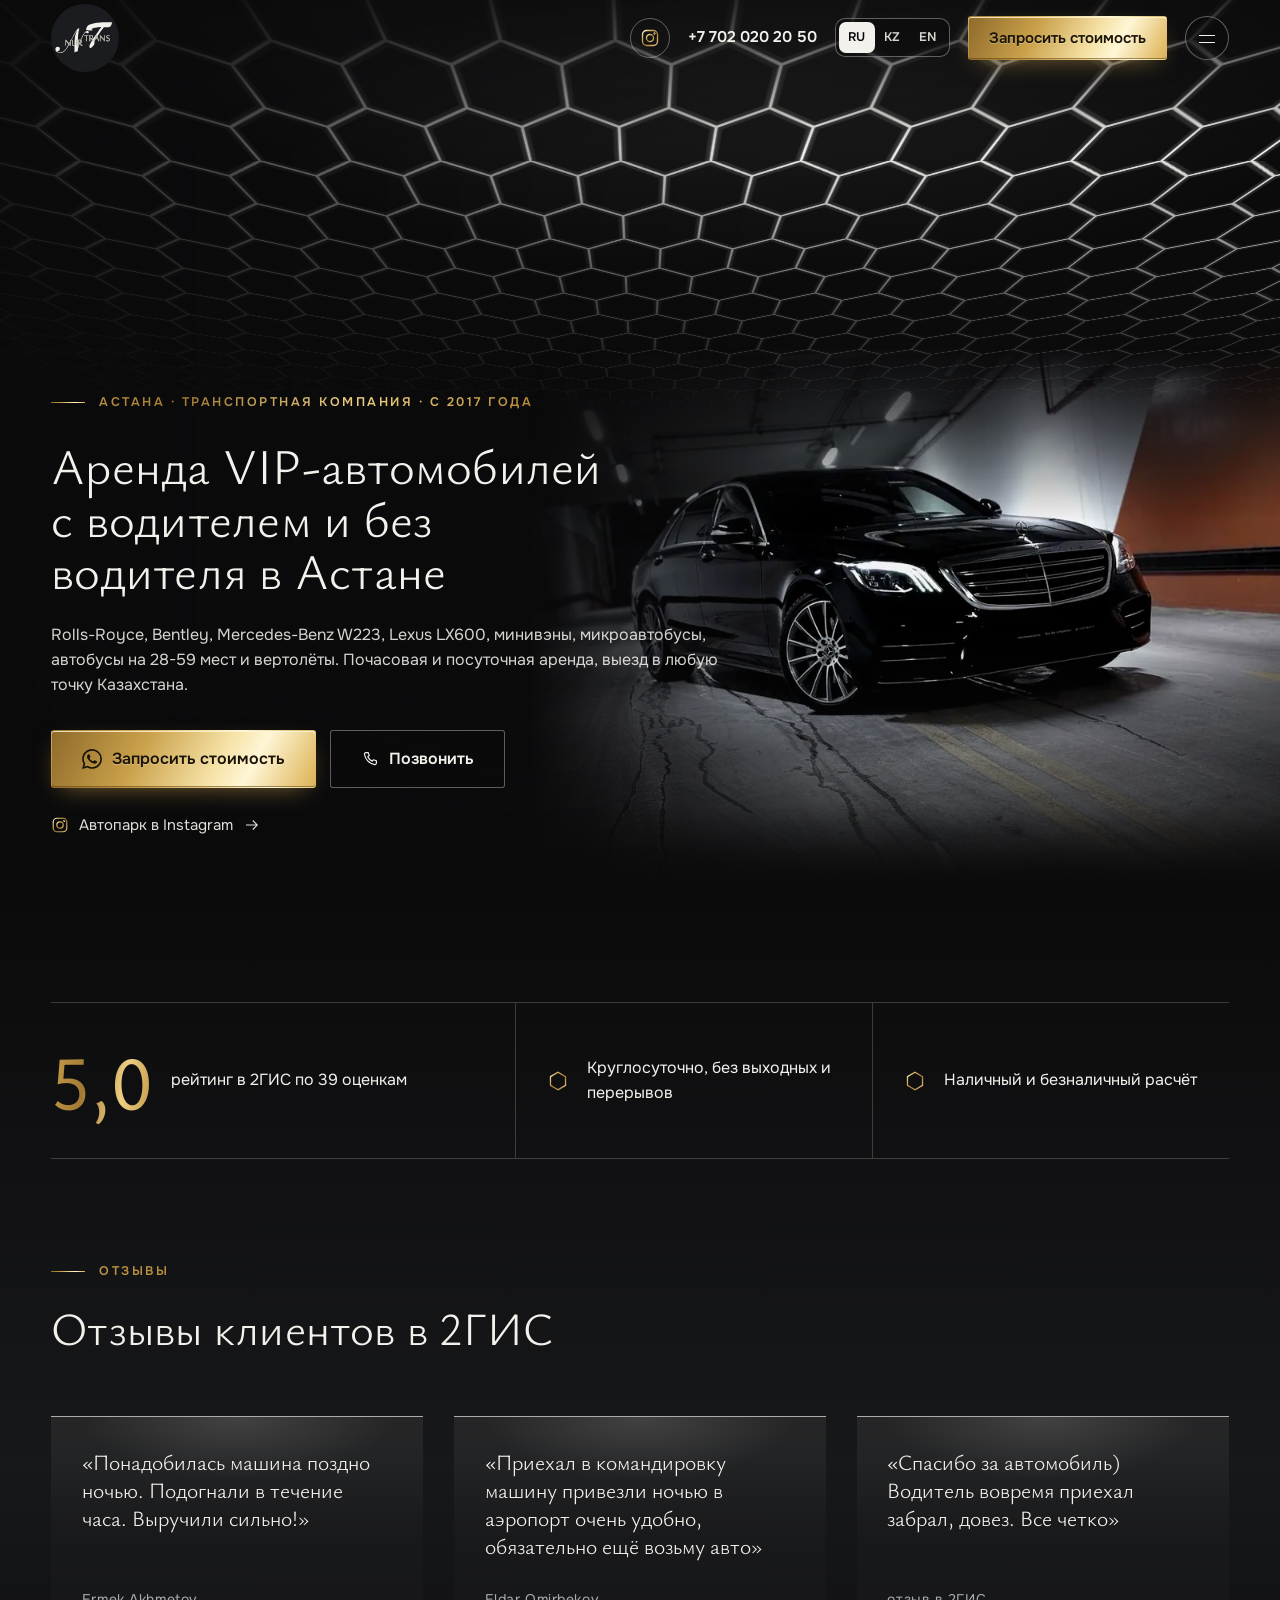
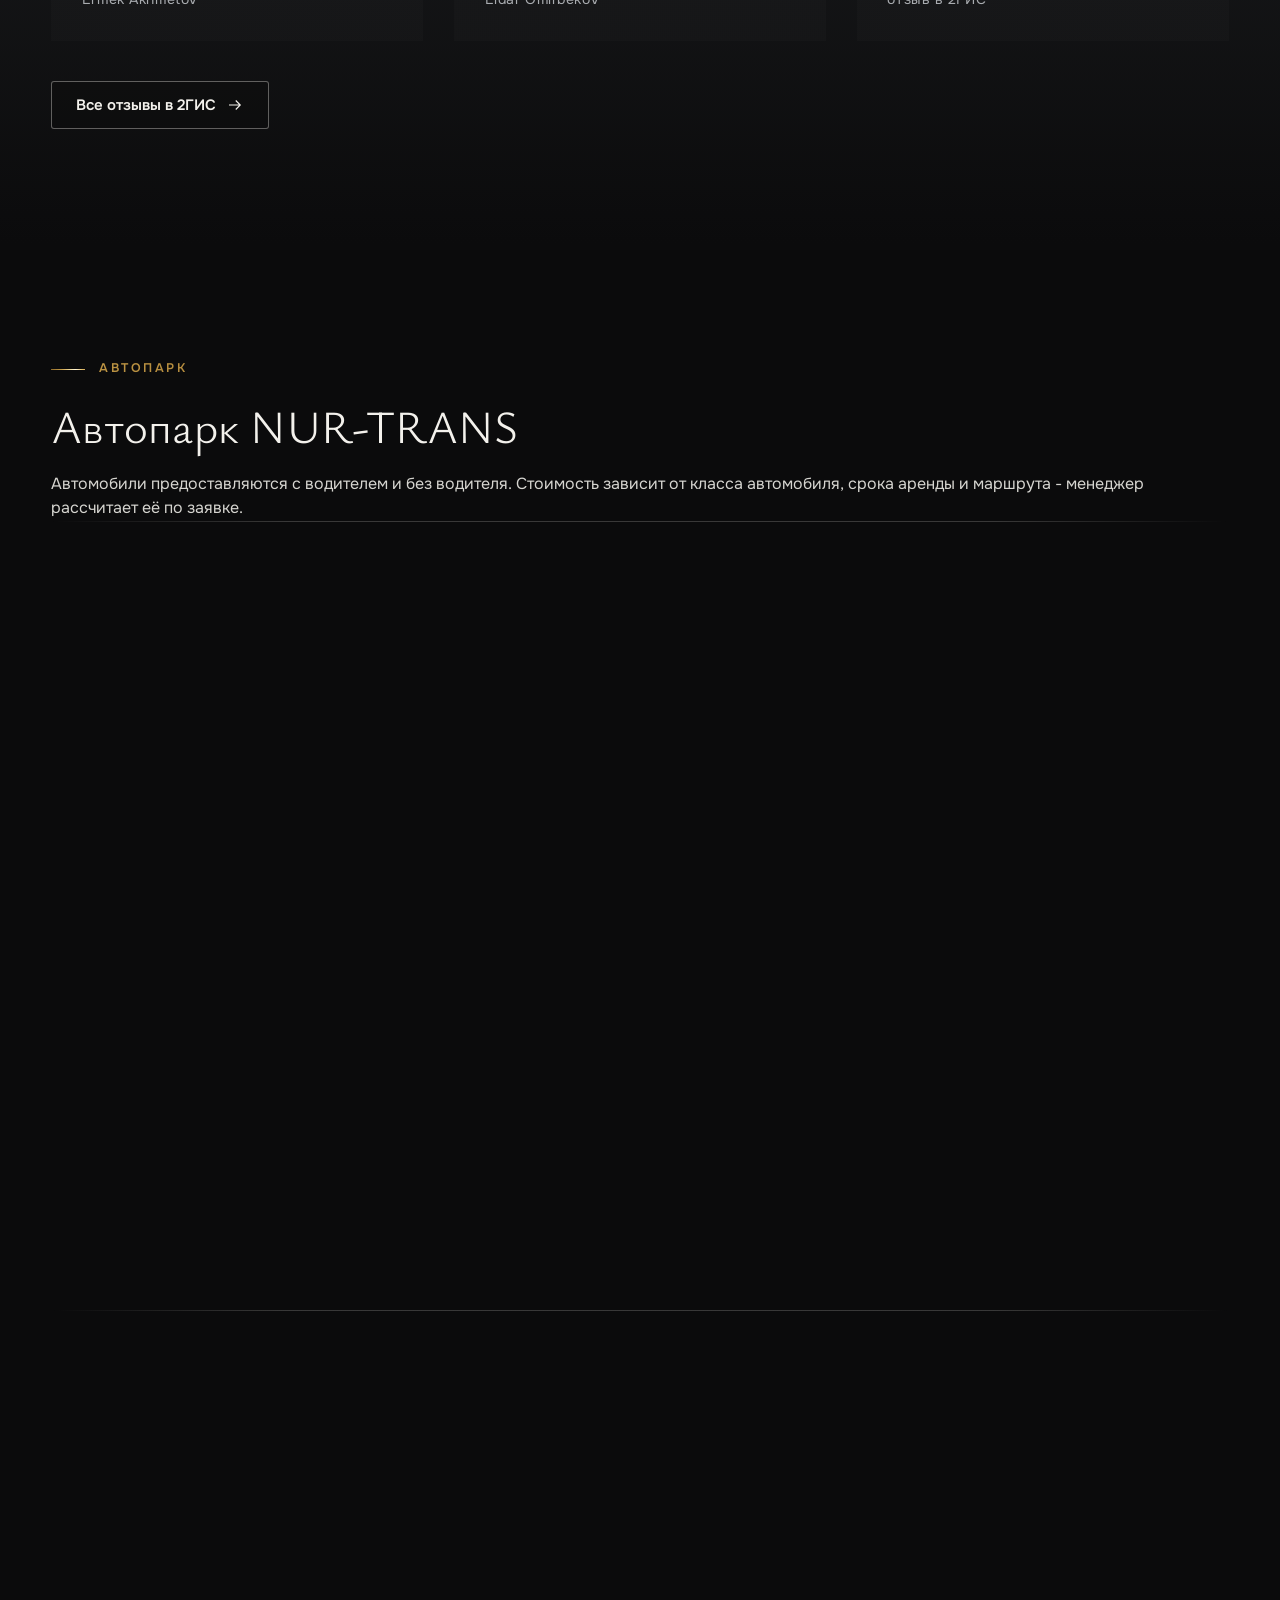
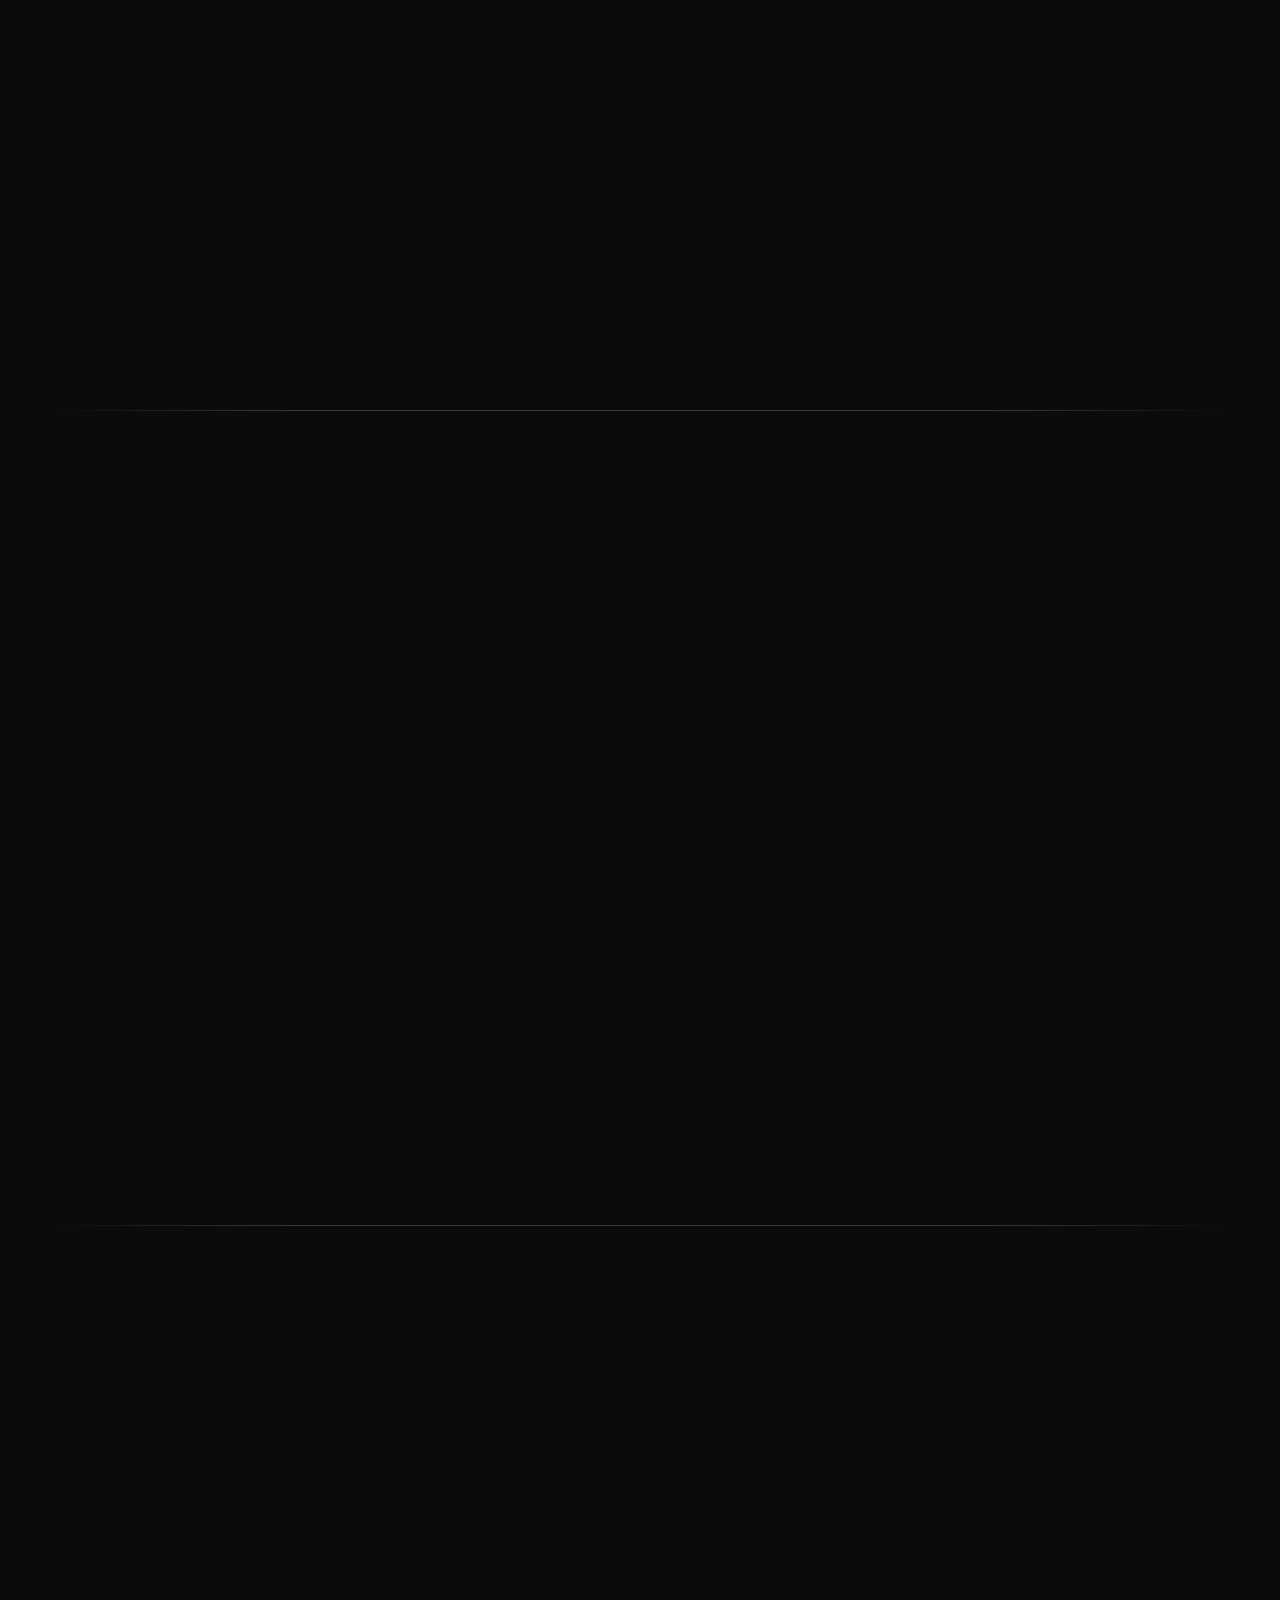
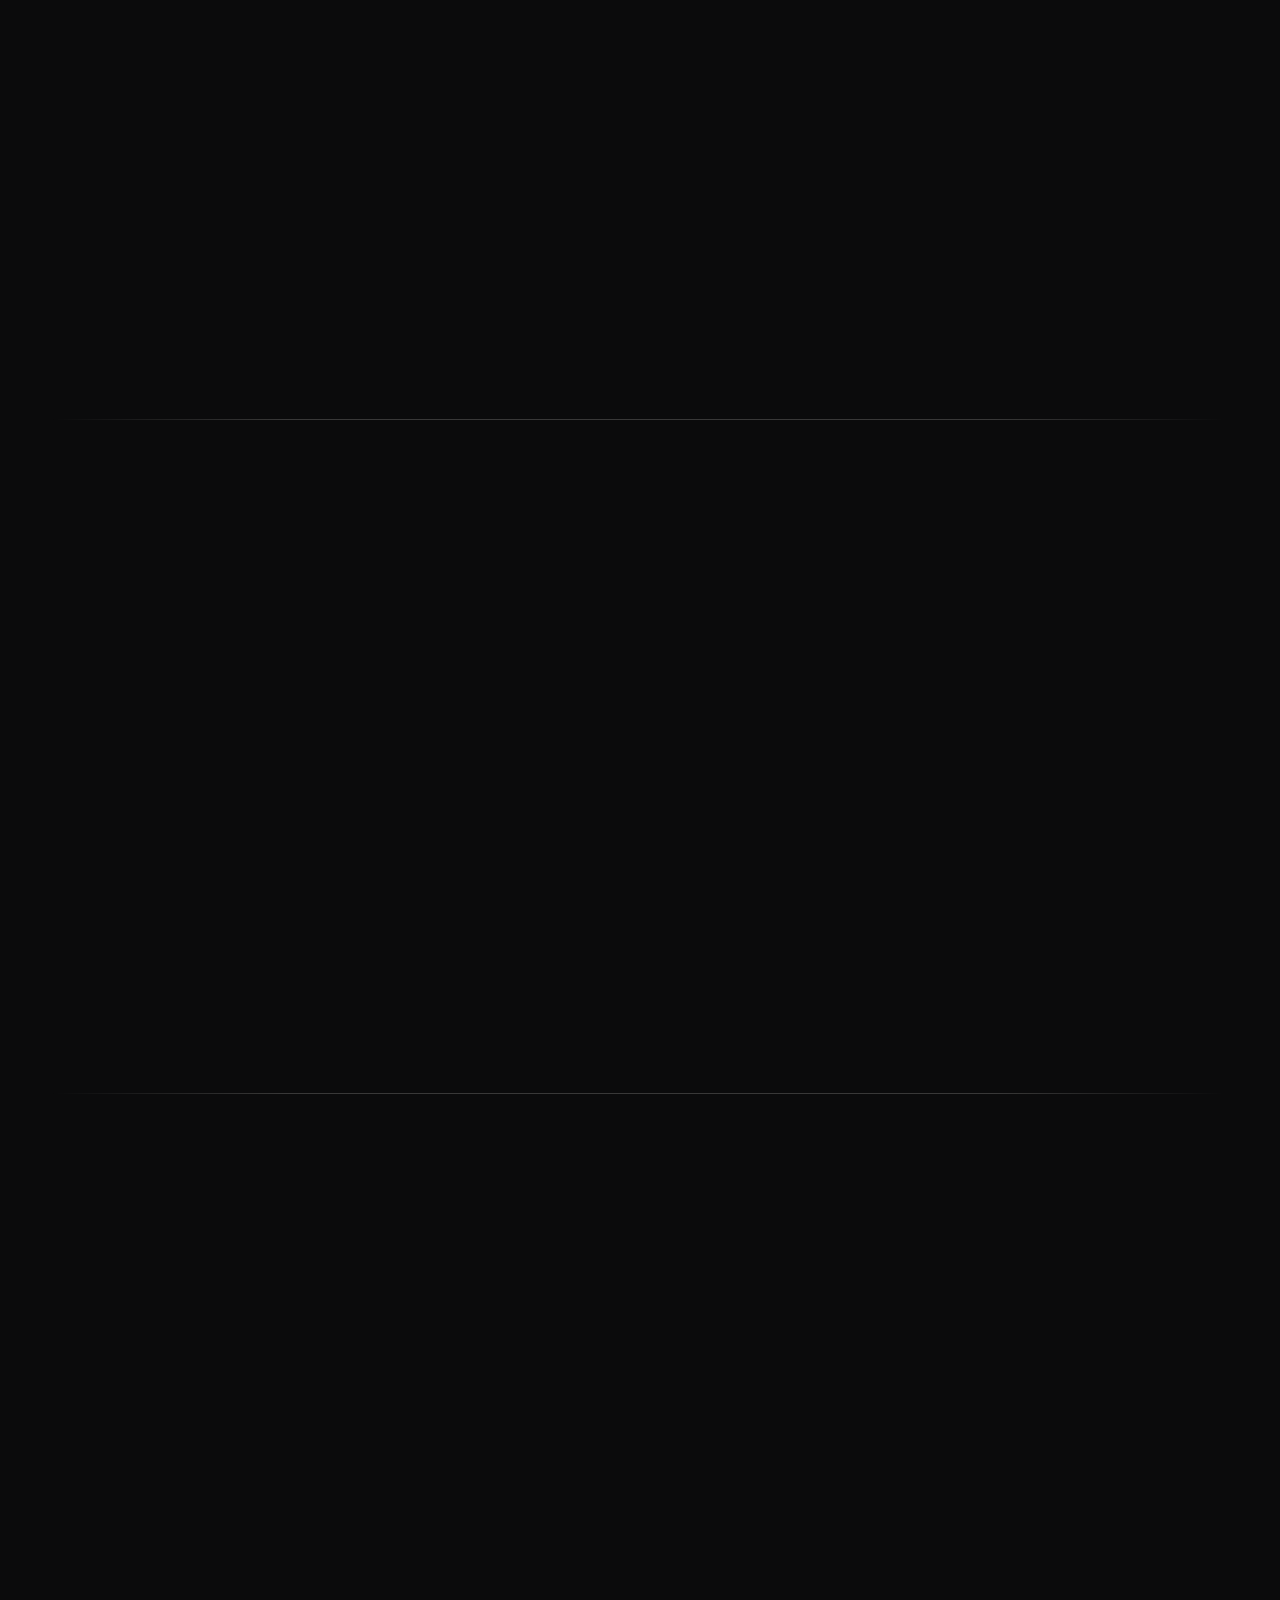
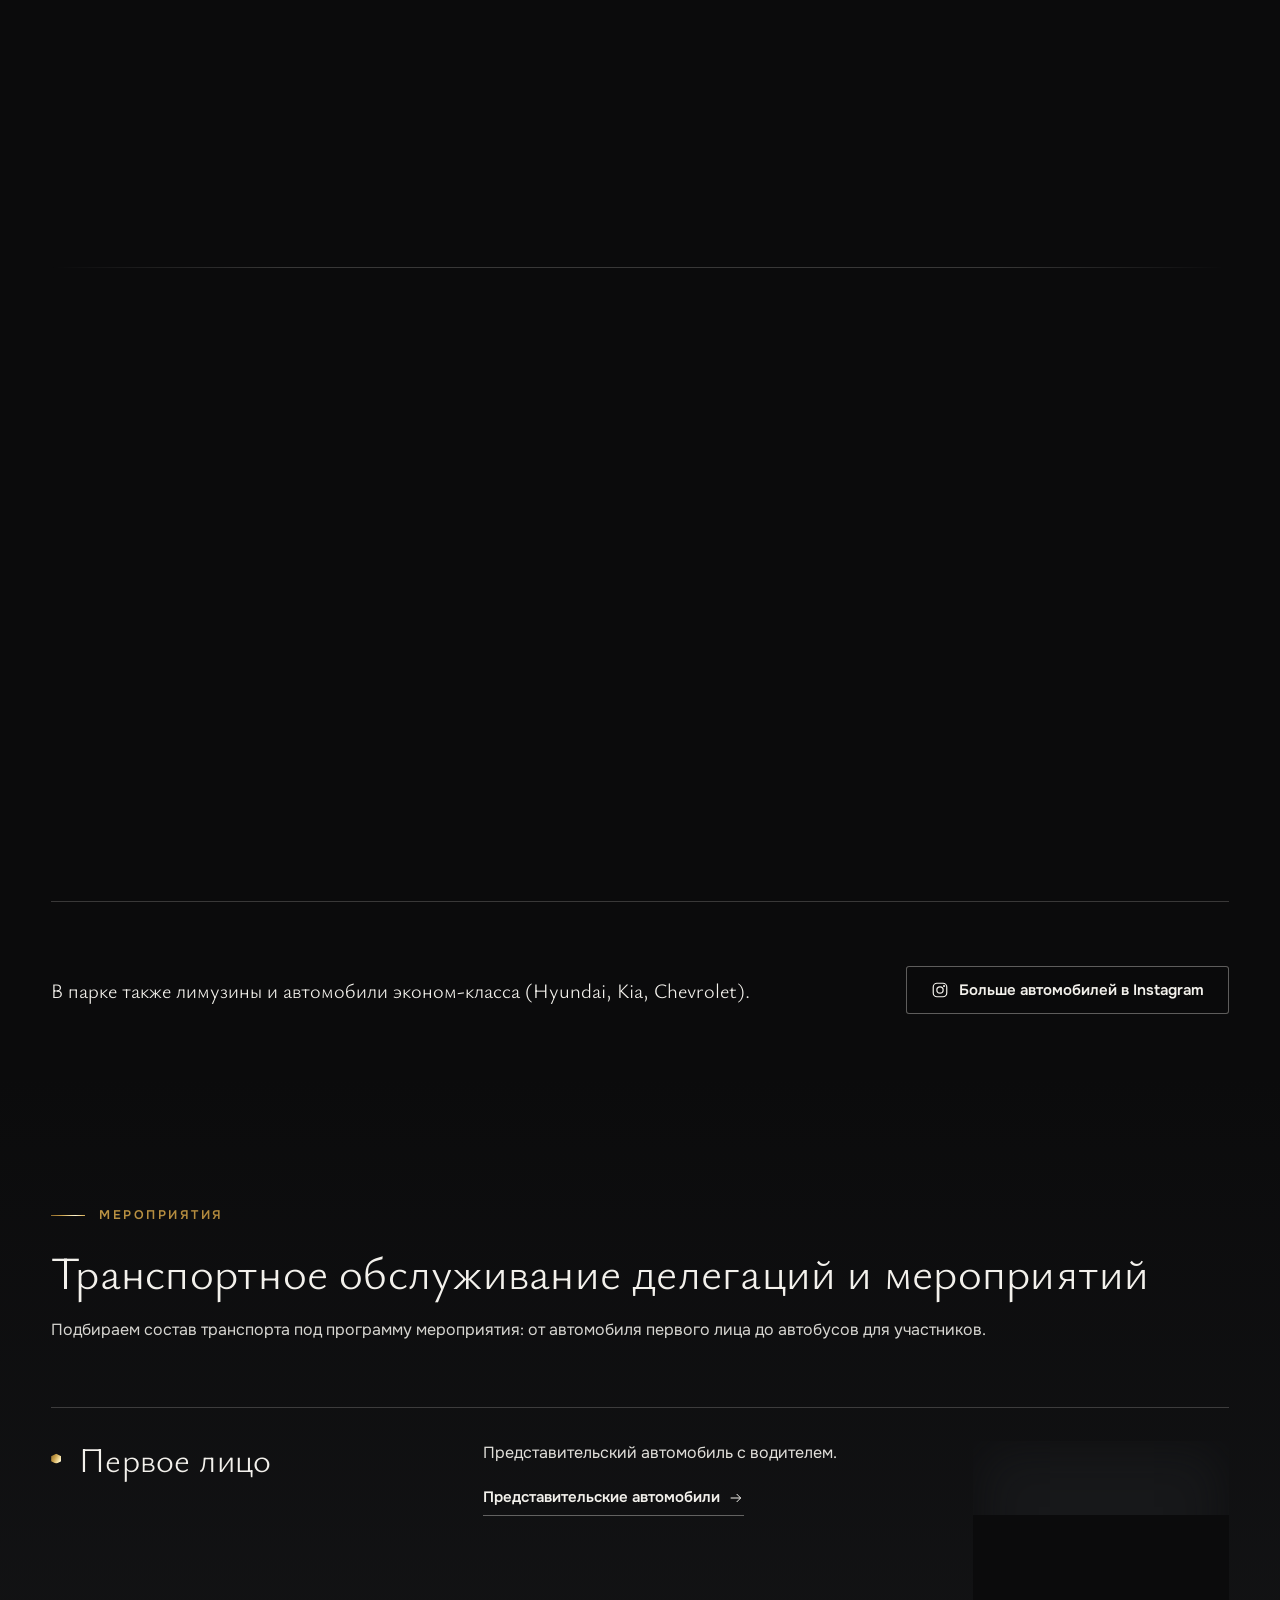
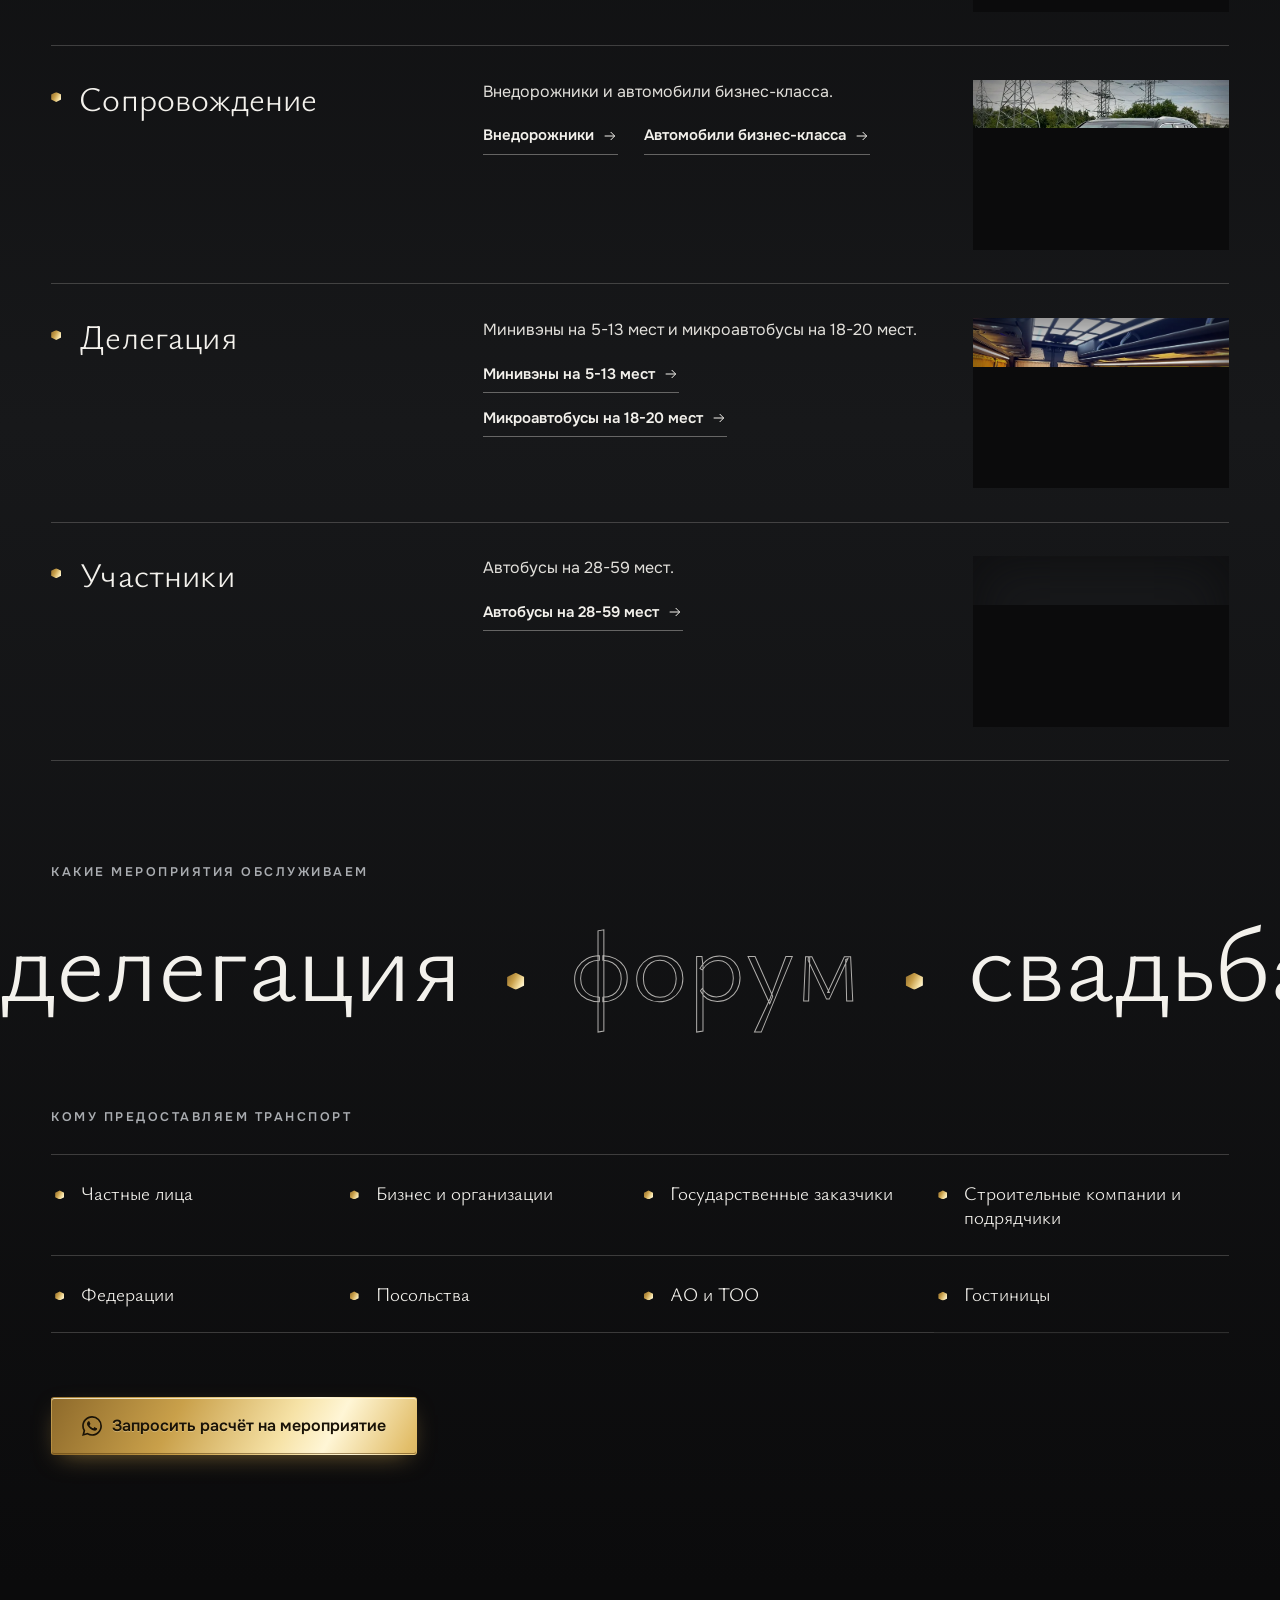
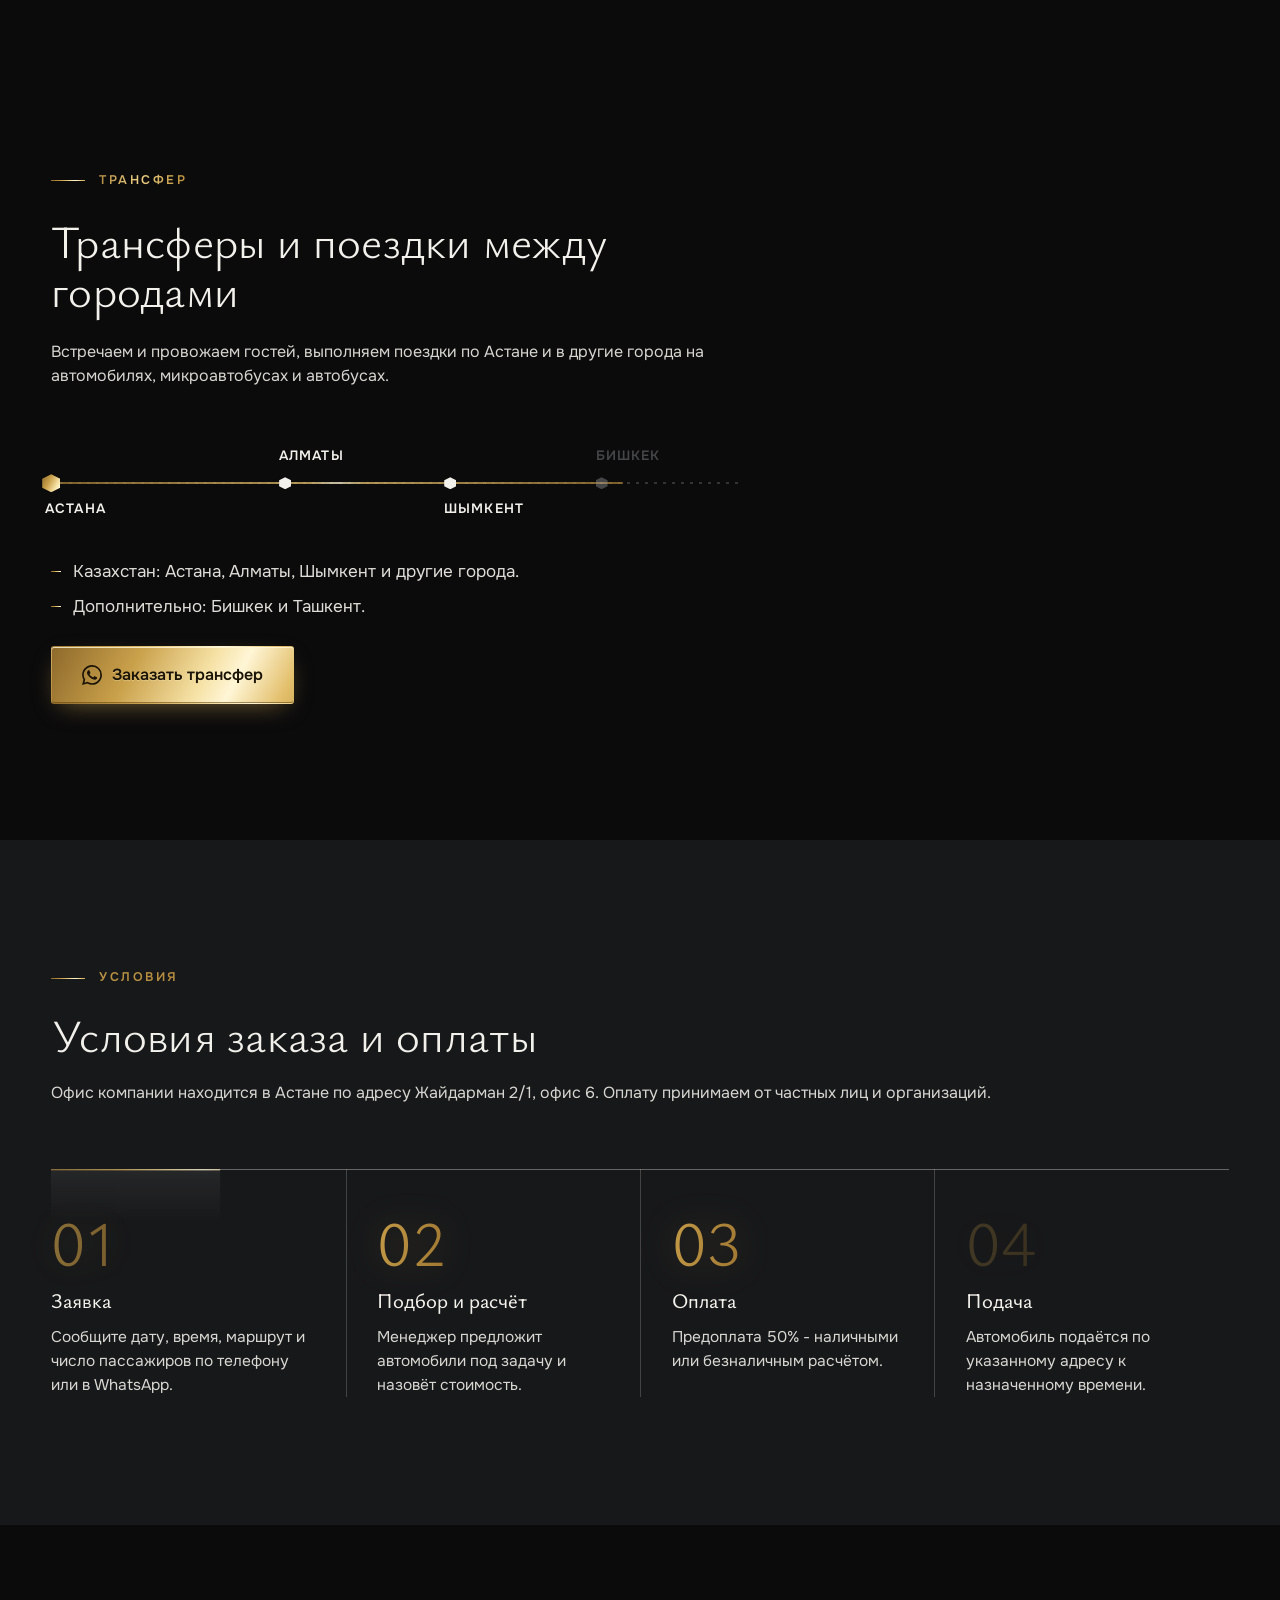
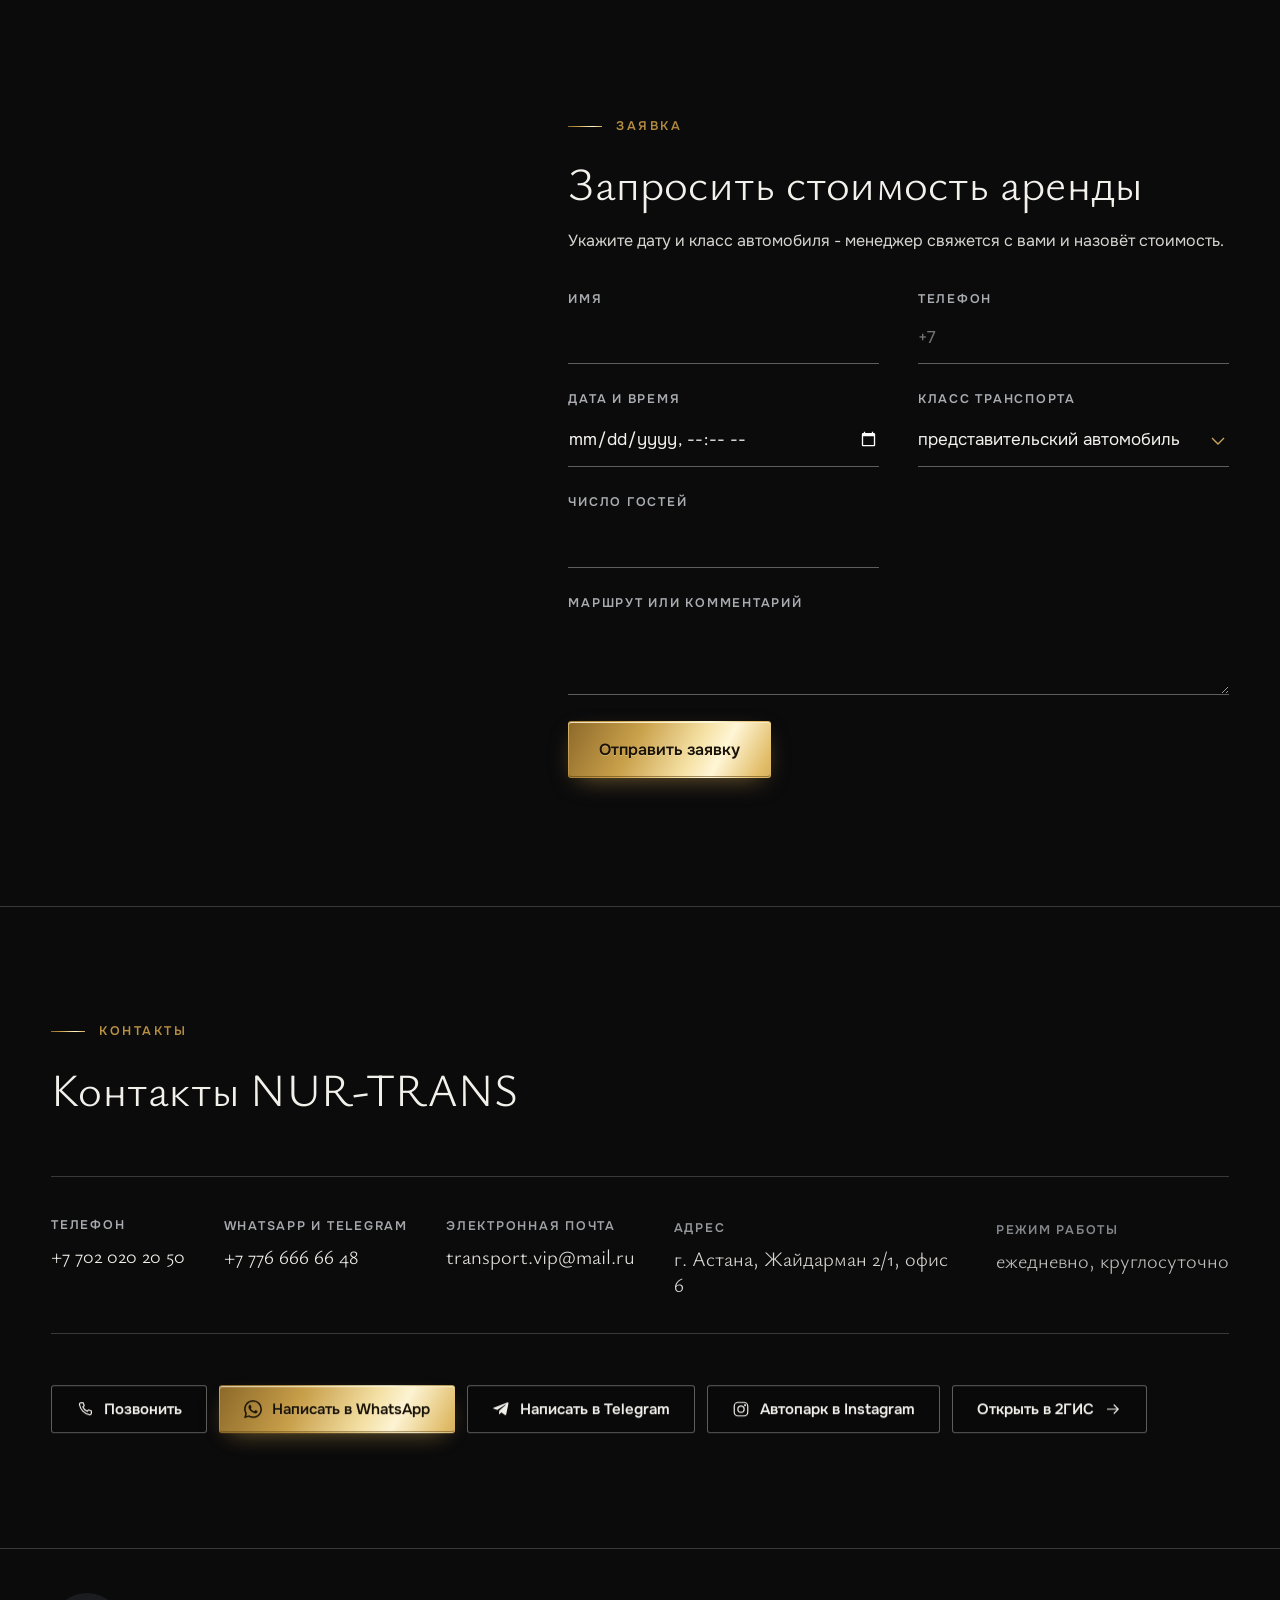
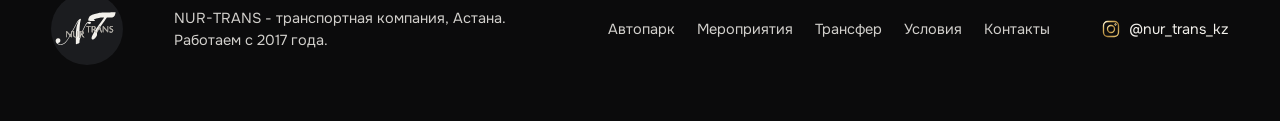
==== commit 4051ab0e: "Цифры без старинных хвостов по всему сайту, рейтинг 5,0 ровно по центру" ====
--- a/index.html
+++ b/index.html
@@ -27,7 +27,7 @@
 <link rel="apple-touch-icon" href="assets/img/apple-touch-icon.png">
 <link rel="preload" as="image" href="assets/photos/hero-28.webp" imagesrcset="assets/photos/hero-28-960.webp 960w, assets/photos/hero-28.webp 1280w" imagesizes="min(66vw, 1280px)" media="(min-width: 821px)" fetchpriority="high">
 <link rel="preload" as="image" href="assets/photos/hero-m-16.webp" imagesrcset="assets/photos/hero-m-16-828.webp 828w, assets/photos/hero-m-16.webp 968w" imagesizes="100vw" media="(max-width: 820px)" fetchpriority="high">
-<link rel="stylesheet" href="styles.css?v=20261118-2">
+<link rel="stylesheet" href="styles.css?v=20261118-3">
 <script type="application/ld+json">
 {"@context":"https://schema.org","@type":["AutoRental","LocalBusiness"],"@id":"https://nur-trans.com/#org","name":"NUR-TRANS","url":"https://nur-trans.com/","logo":"https://nur-trans.com/assets/img/icon-512.png","image":"https://nur-trans.com/assets/img/og-image.jpg","description":"Аренда VIP-автомобилей с водителем и без водителя в Астане: представительские автомобили, бизнес-класс, внедорожники, минивэны, микроавтобусы, автобусы и вертолёты.","telephone":"+77020202050","email":"transport.vip@mail.ru","foundingDate":"2017","paymentAccepted":"Наличные, безналичный расчёт","address":{"@type":"PostalAddress","streetAddress":"Жайдарман 2/1, офис 6","addressLocality":"Астана","addressCountry":"KZ"},"areaServed":["Астана","Казахстан"],"openingHoursSpecification":{"@type":"OpeningHoursSpecification","dayOfWeek":["Monday","Tuesday","Wednesday","Thursday","Friday","Saturday","Sunday"],"opens":"00:00","closes":"23:59"},"contactPoint":[{"@type":"ContactPoint","telephone":"+77020202050","contactType":"customer service","availableLanguage":["ru","kk","en"]},{"@type":"ContactPoint","telephone":"+77766666648","contactType":"reservations","contactOption":"WhatsApp"}],"sameAs":["https://www.instagram.com/nur_trans_kz/","https://2gis.kz/astana/geo/70000001112524773"]}
 </script>
@@ -482,10 +482,10 @@
   <a class="mbar__ig" href="https://www.instagram.com/nur_trans_kz/" target="_blank" rel="noopener" aria-label="Instagram"><svg width="22" height="22"><use href="#ic-ig"/></svg></a>
 </nav>
 
-<script src="assets/vendor/gsap.min.js?v=20261118-2" defer></script>
-<script src="assets/vendor/ScrollTrigger.min.js?v=20261118-2" defer></script>
-<script src="assets/vendor/SplitText.min.js?v=20261118-2" defer></script>
-<script src="assets/vendor/lenis.min.js?v=20261118-2" defer></script>
-<script src="script.js?v=20261118-2" defer></script>
+<script src="assets/vendor/gsap.min.js?v=20261118-3" defer></script>
+<script src="assets/vendor/ScrollTrigger.min.js?v=20261118-3" defer></script>
+<script src="assets/vendor/SplitText.min.js?v=20261118-3" defer></script>
+<script src="assets/vendor/lenis.min.js?v=20261118-3" defer></script>
+<script src="script.js?v=20261118-3" defer></script>
 </body>
 </html>
--- a/styles.css
+++ b/styles.css
@@ -27,7 +27,7 @@
 }
 *,*::before,*::after{box-sizing:border-box}
 html{-webkit-text-size-adjust:100%;scroll-padding-top:var(--hdr);color-scheme:dark}
-body{margin:0;font-variant-numeric:lining-nums;background:var(--black);color:var(--light);font:400 17px/1.55 var(--body);-webkit-font-smoothing:antialiased;overflow-x:clip}
+body{margin:0;background:var(--black);color:var(--light);font:400 17px/1.55 var(--body);font-variant-numeric:lining-nums;font-feature-settings:"lnum" 1;-webkit-font-smoothing:antialiased;overflow-x:clip}
 img{display:block;max-width:100%;height:auto}
 a{color:inherit;text-decoration:none}
 ul,ol{margin:0;padding:0;list-style:none}
@@ -365,7 +365,7 @@
 .gtx,.kicker,.facts__rate b,.models--price .pr:not(.pr--req),.step__n,.cts dd a:hover,.ftr__nav a:hover{background:var(--gold-text) 100% 0/300% 100%;-webkit-background-clip:text;background-clip:text;color:transparent;-webkit-text-fill-color:transparent;animation:goldShine 5.5s ease-in-out infinite}
 @keyframes goldShine{0%,25%{background-position:100% 0}75%,100%{background-position:0 0}}
 .kicker::before{background:var(--gold-metal) 0 0/200% 100%}
-.facts__rate b{display:inline-block;font-weight:500;line-height:1.15;padding:.06em .04em .16em;margin:-.06em -.04em -.16em;filter:drop-shadow(0 0 16px rgba(230,185,90,.3))}
+.facts__rate b{display:inline-block;font-weight:500;line-height:1.15;padding:.06em .04em .16em;margin:-.06em -.04em -.16em;font-variant-numeric:lining-nums;font-feature-settings:"lnum" 1}
 .step__n{-webkit-text-stroke:0;font-weight:300;filter:drop-shadow(0 0 18px rgba(230,185,90,.22))}
 .models--price li:nth-child(2n) .pr{animation-delay:.35s}
 .models--price li:nth-child(3n) .pr{animation-delay:.7s}
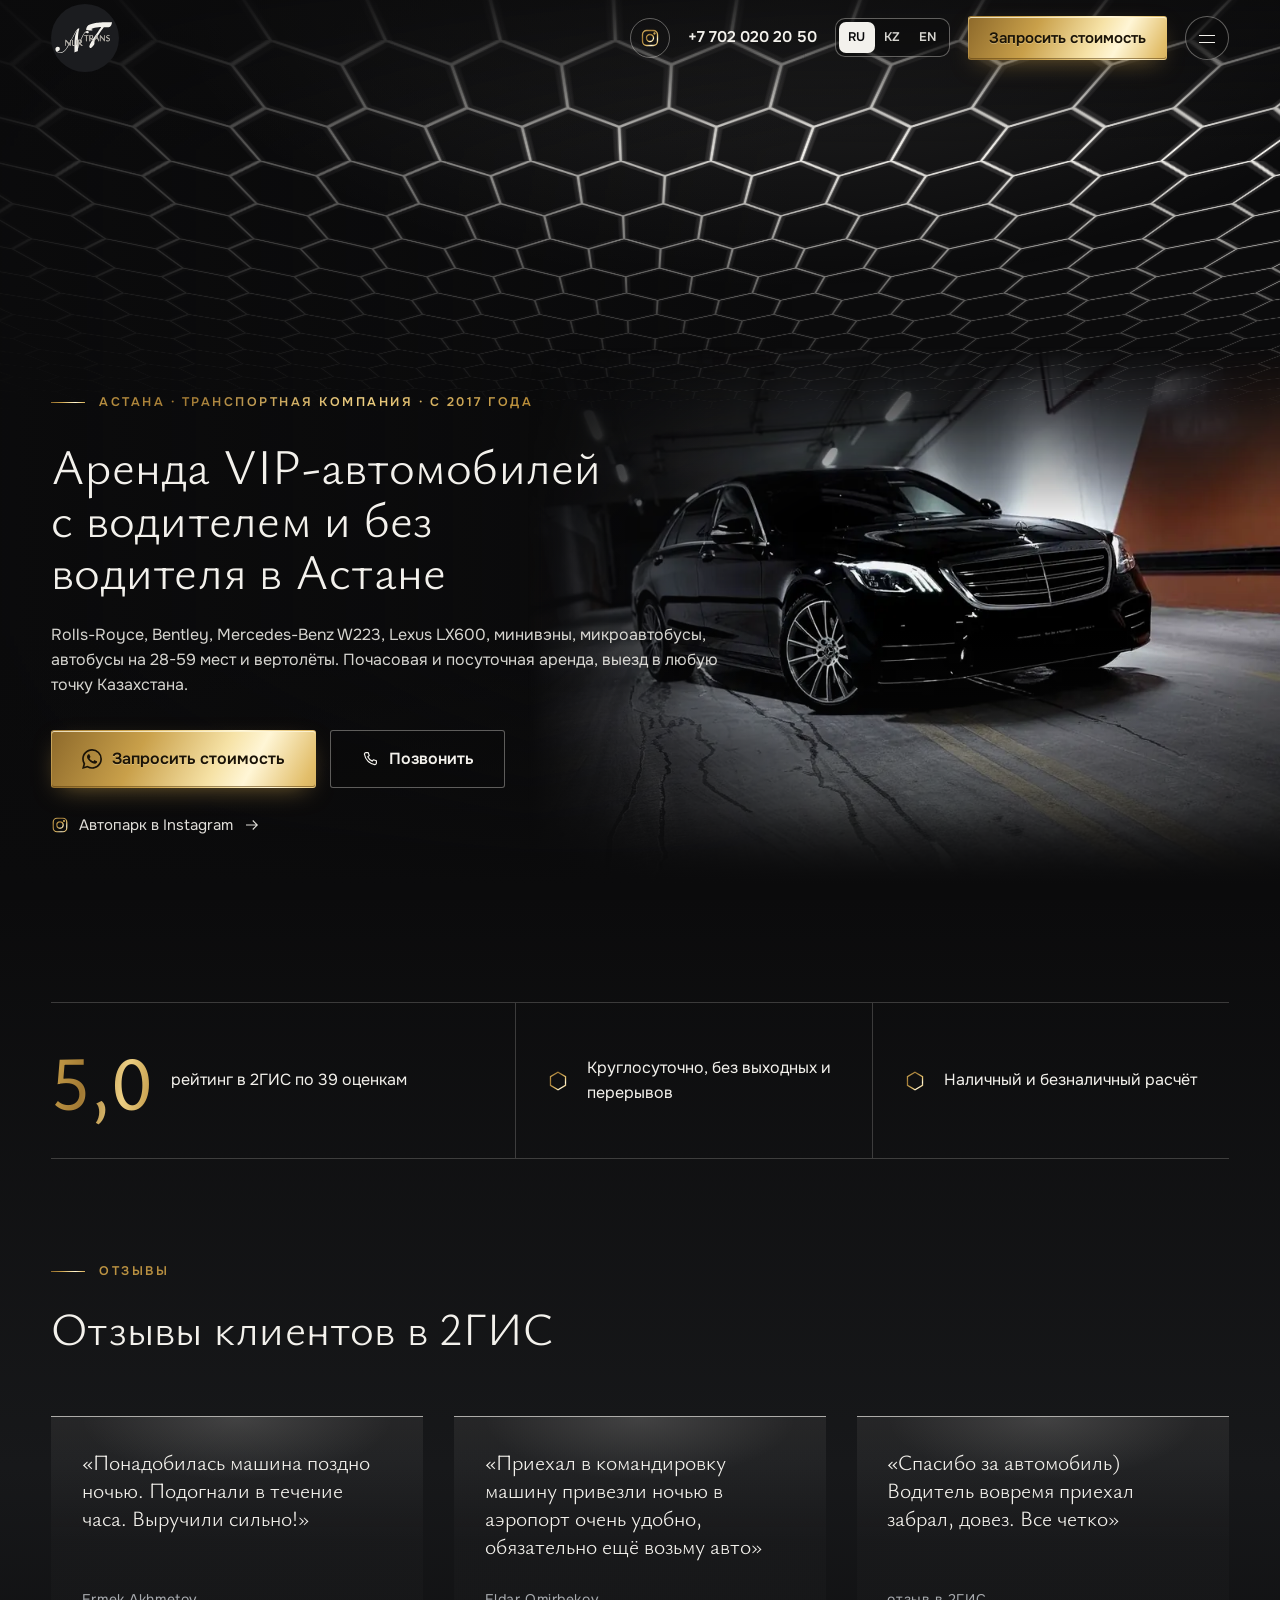
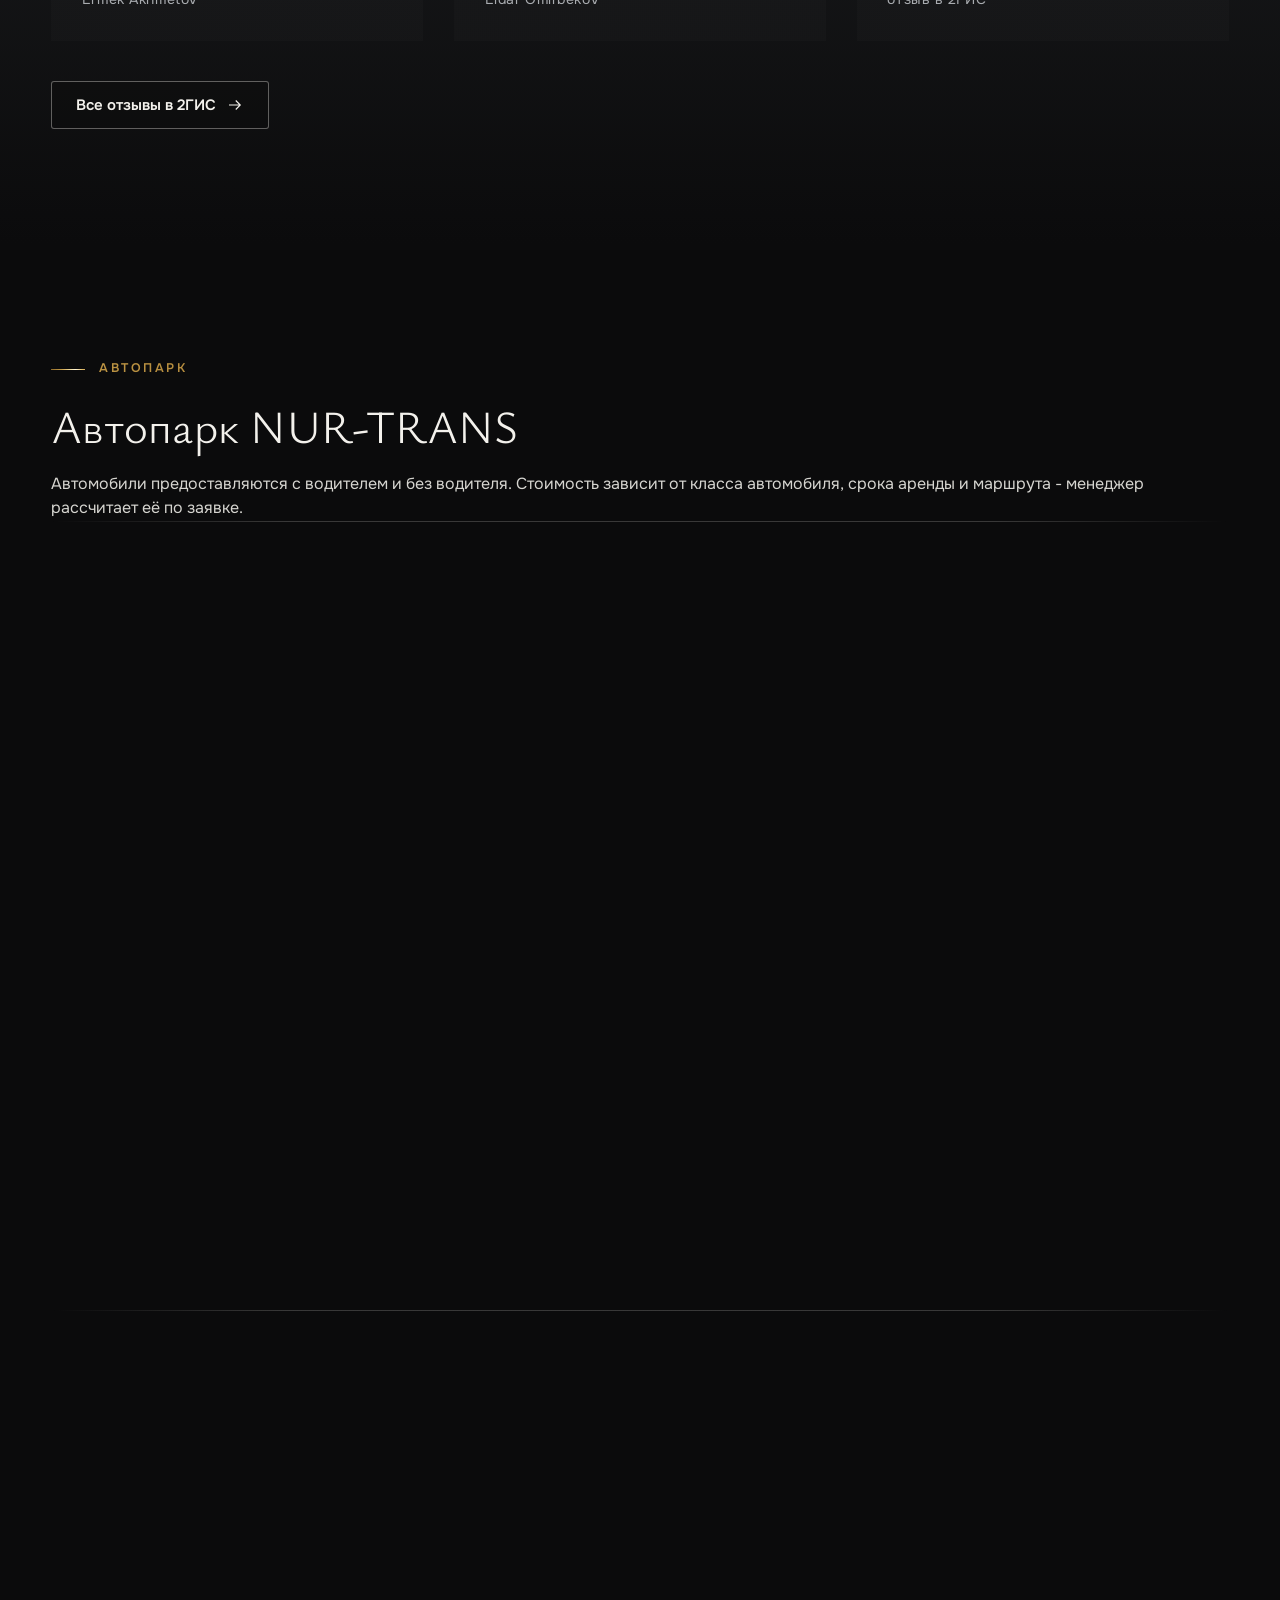
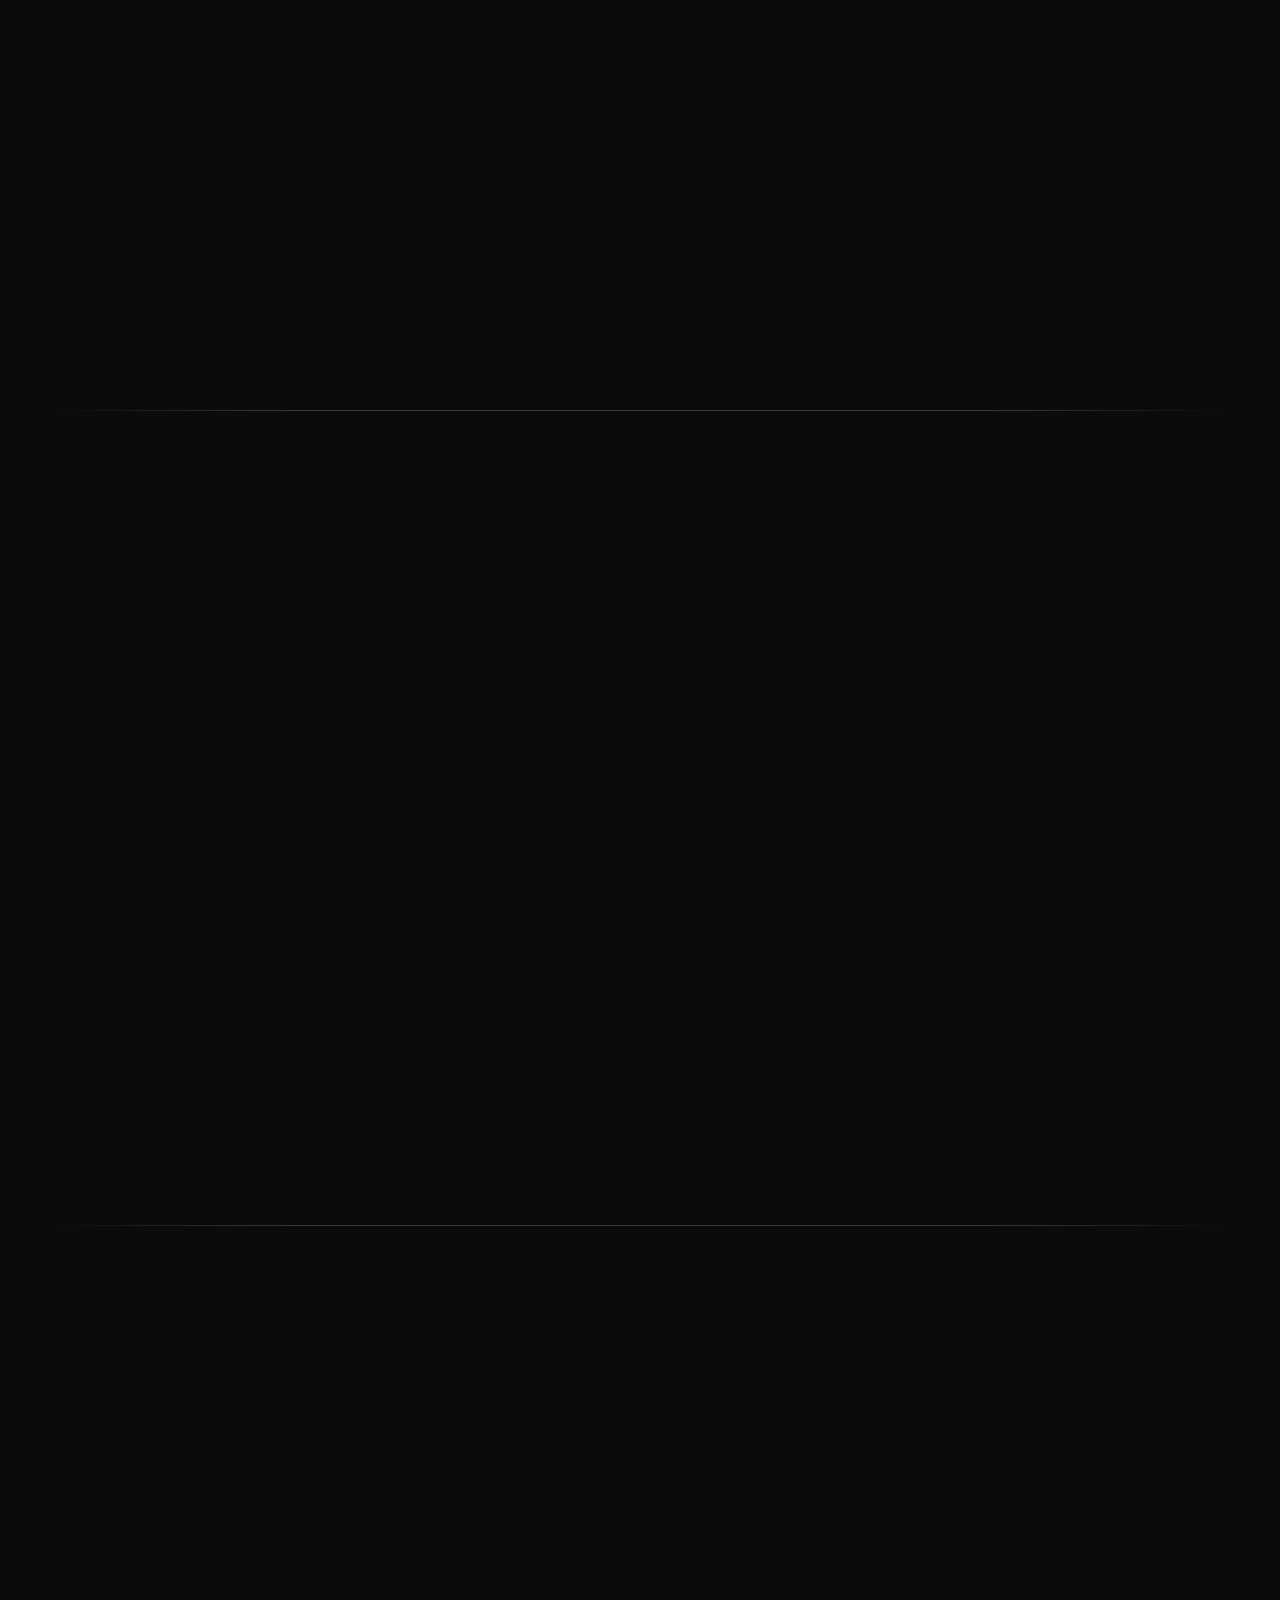
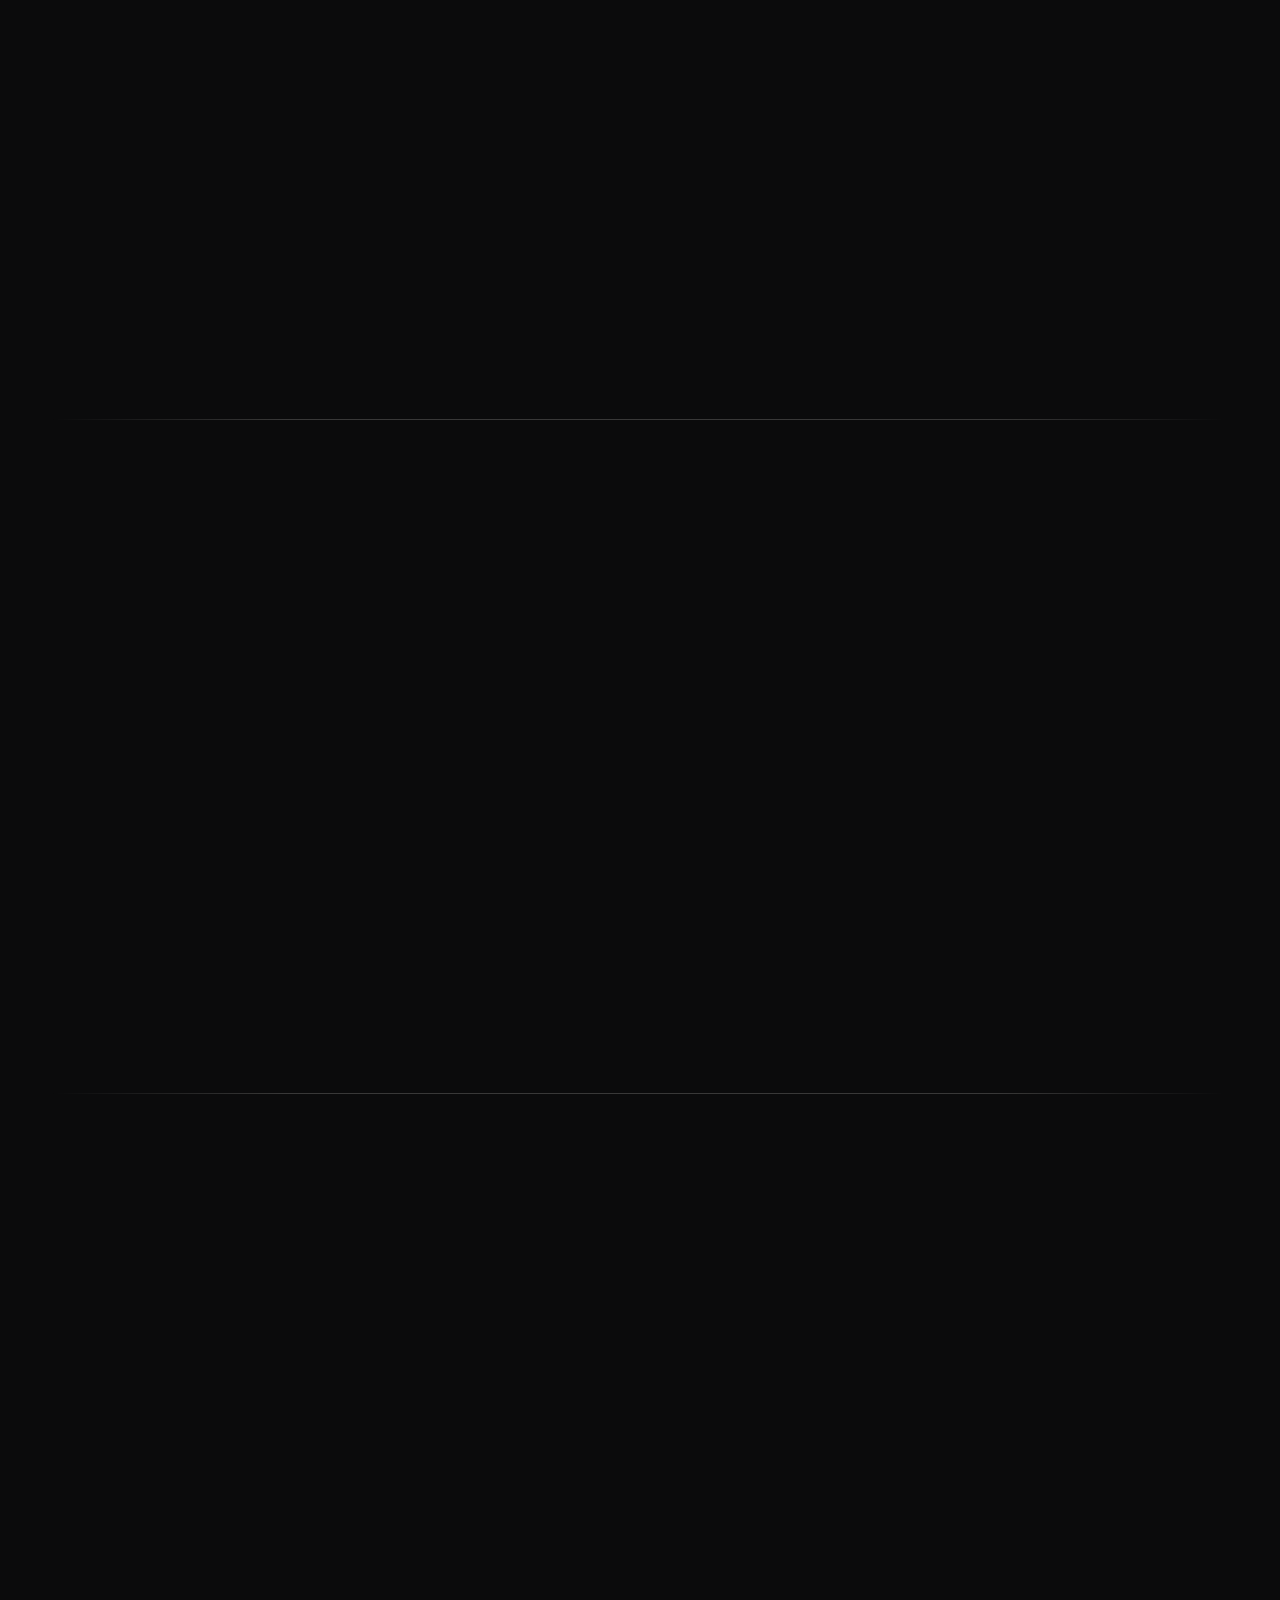
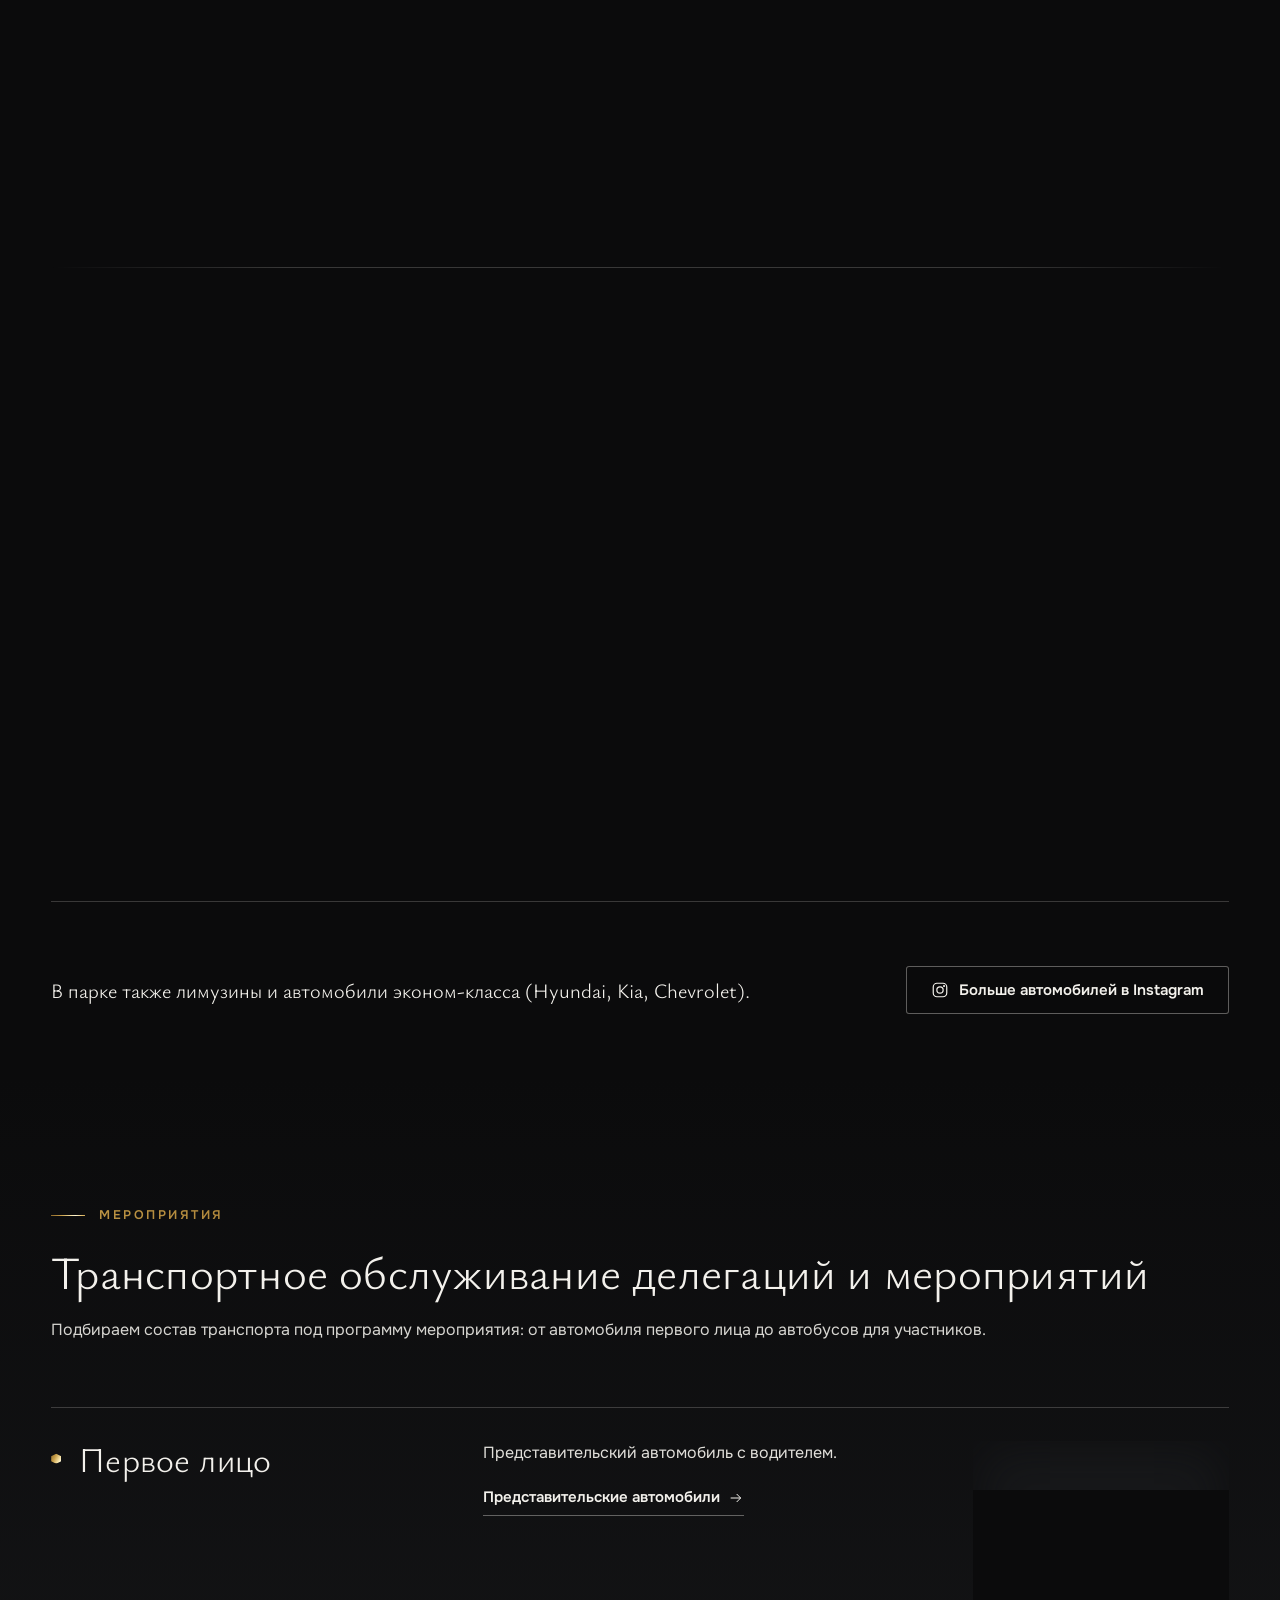
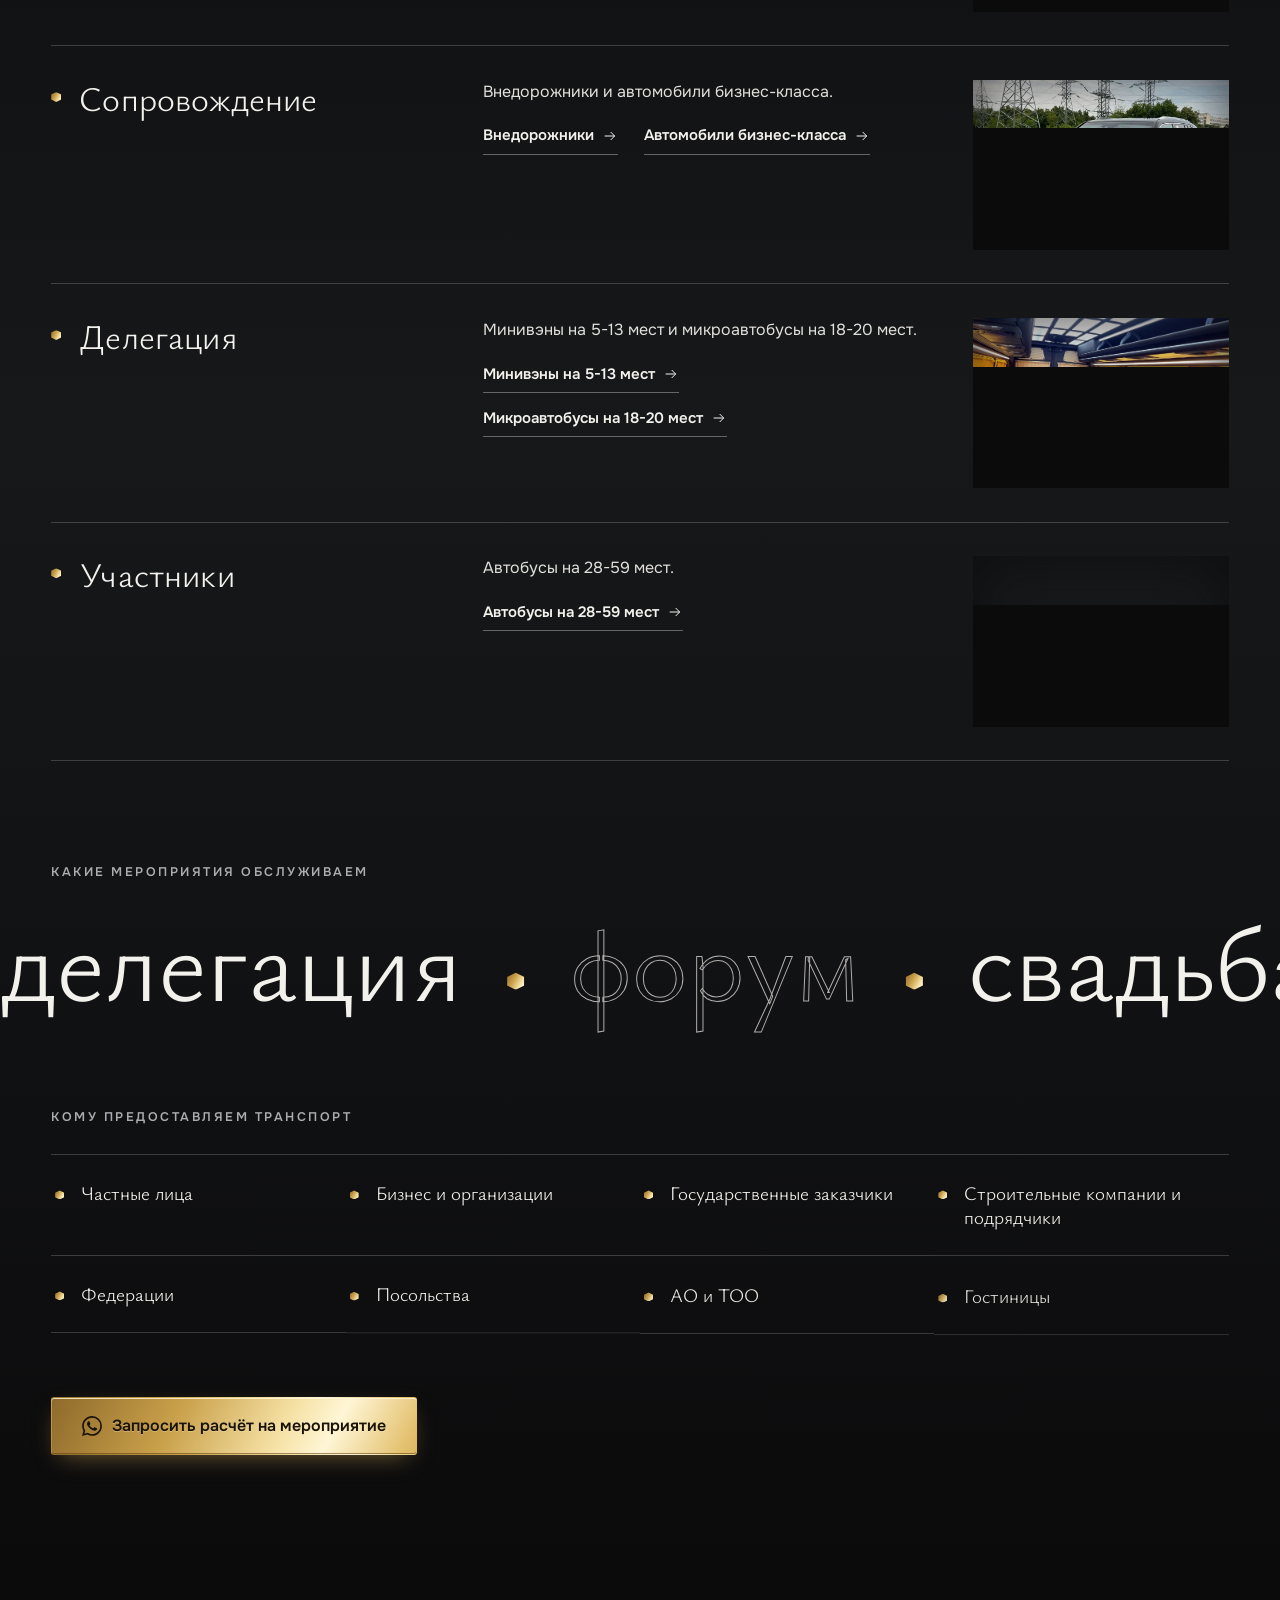
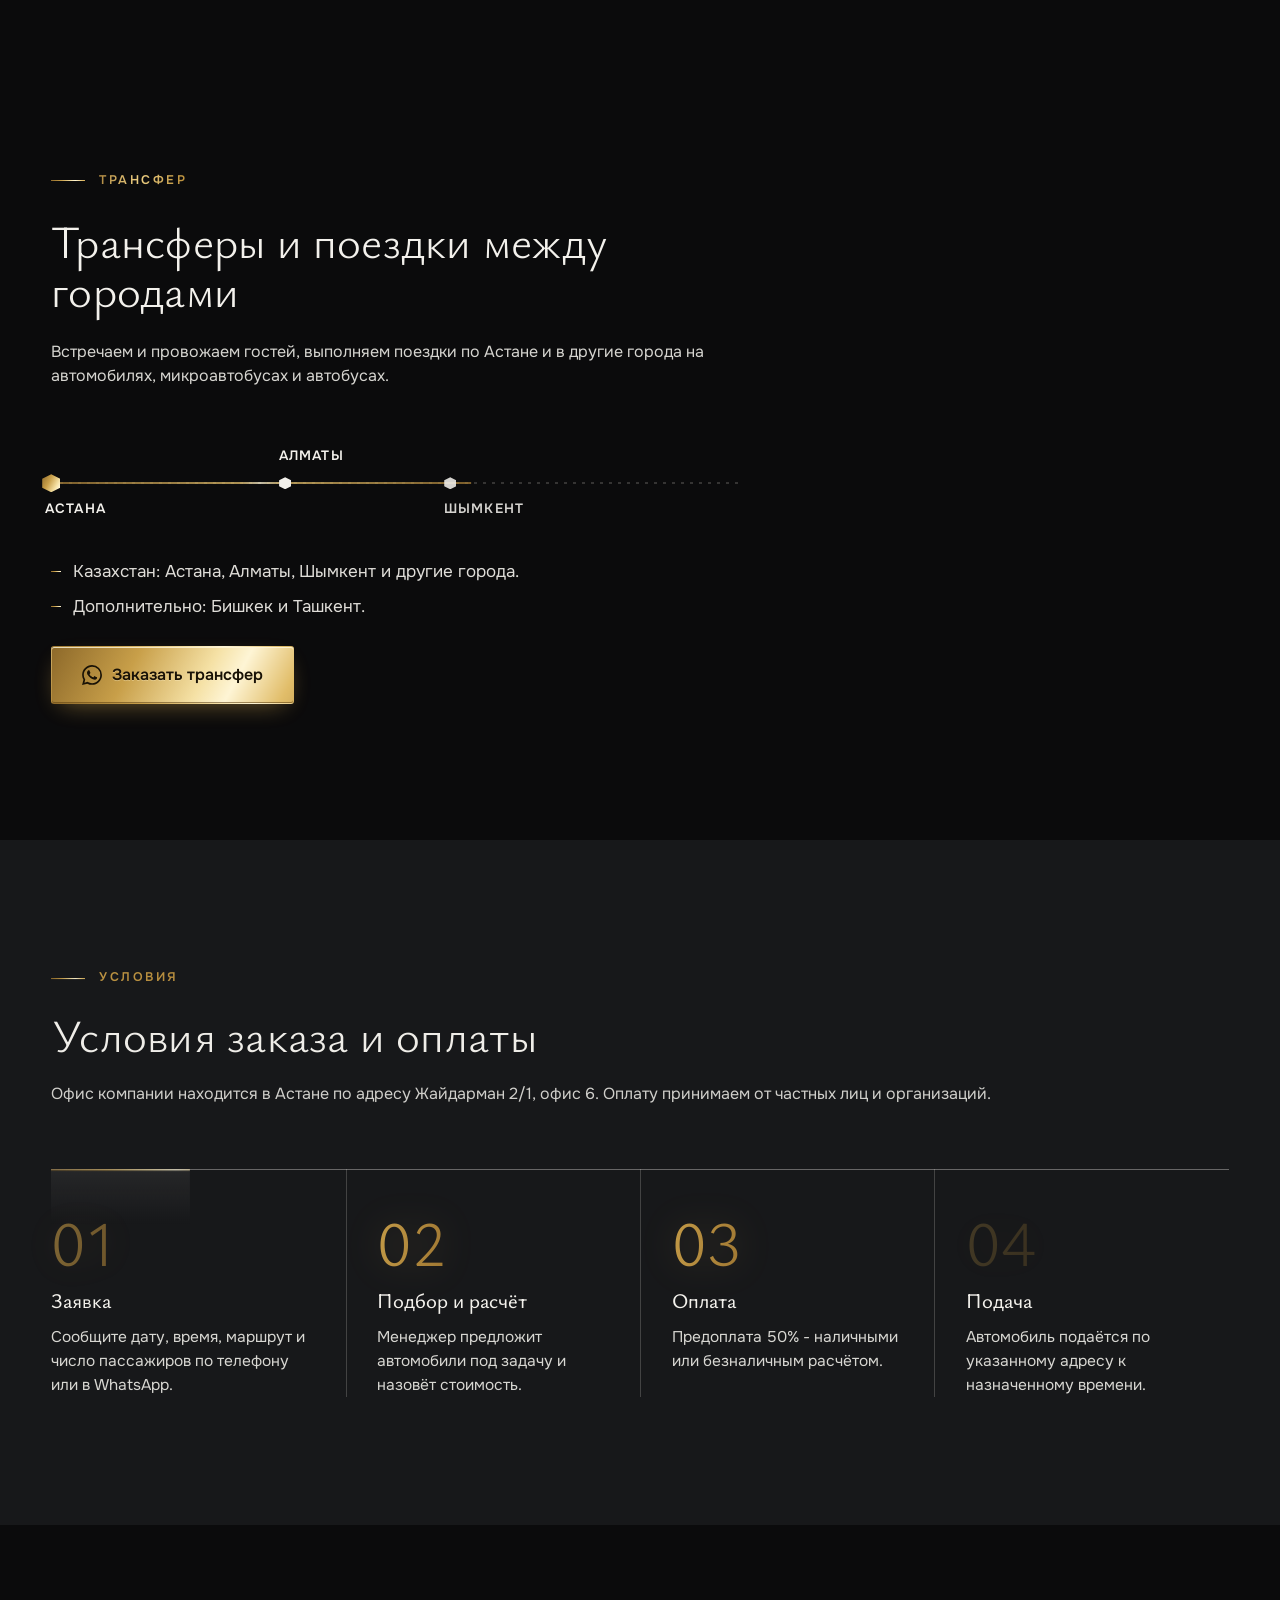
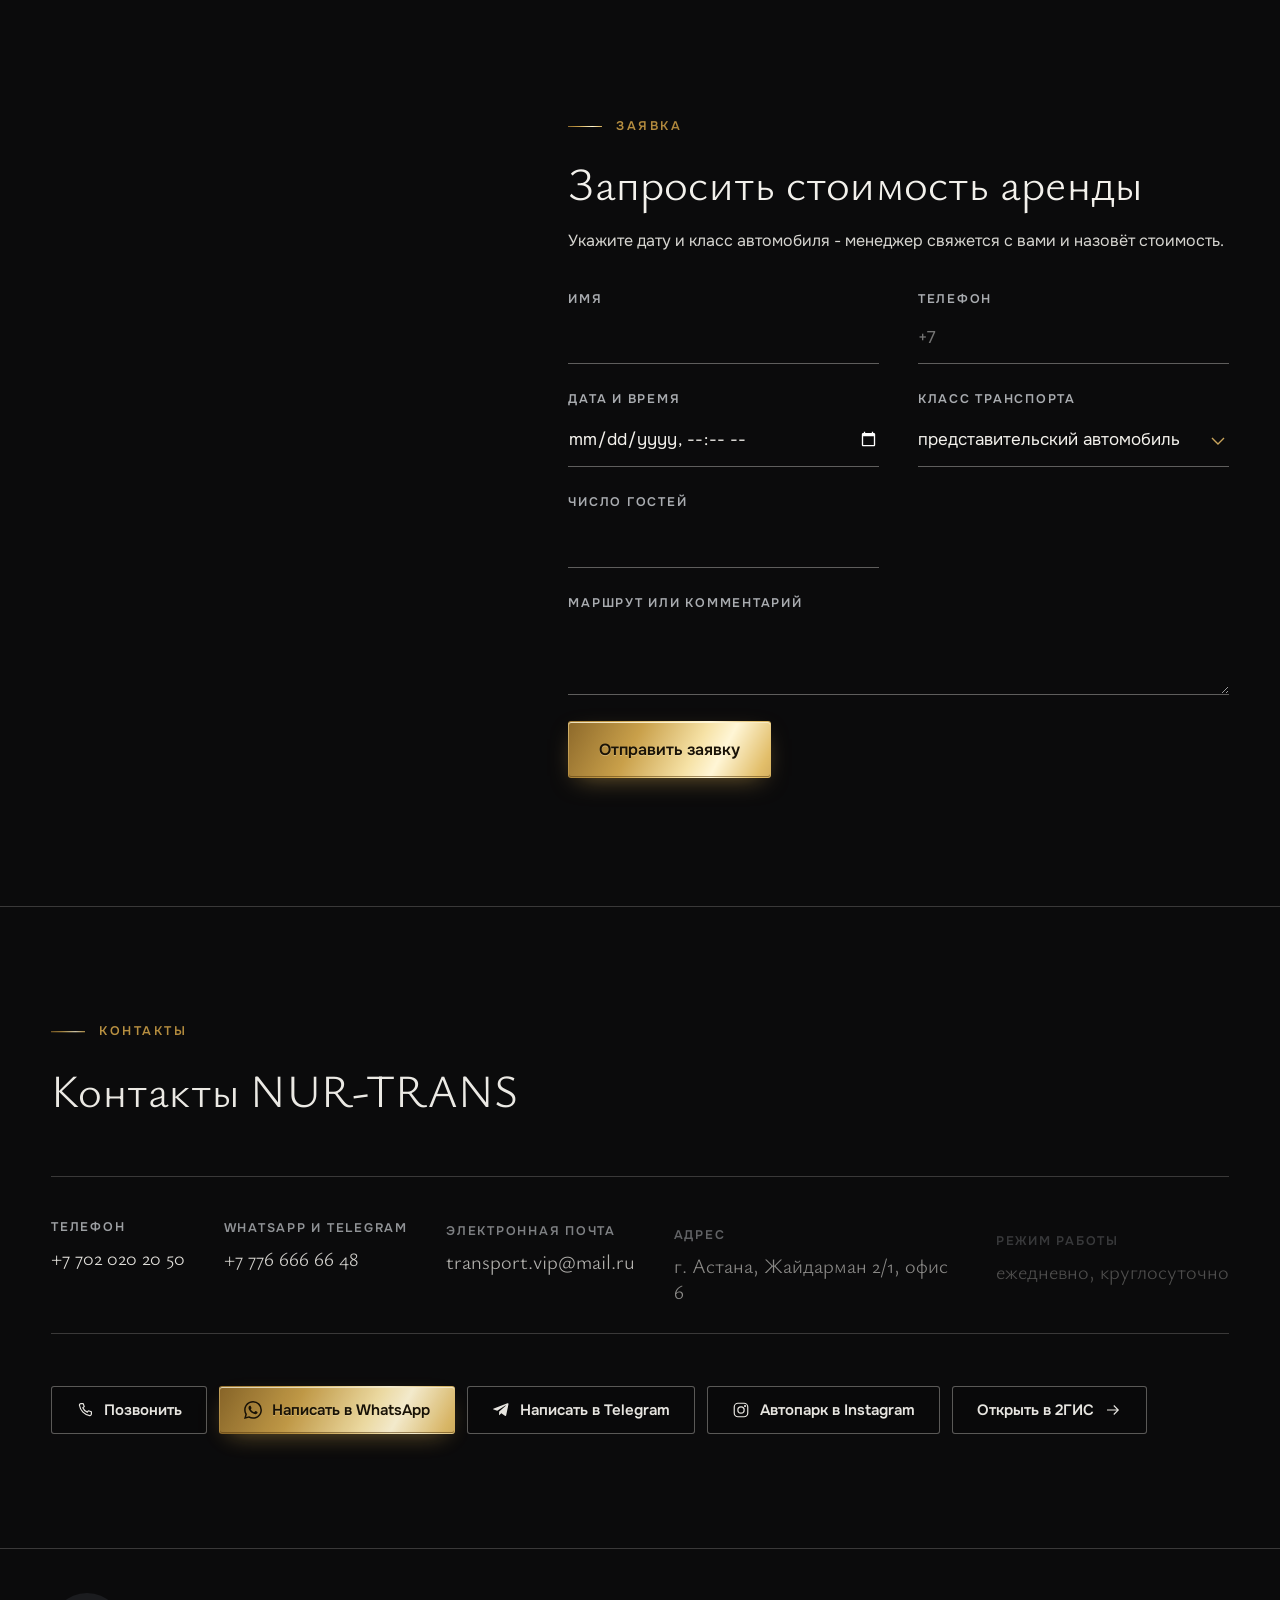
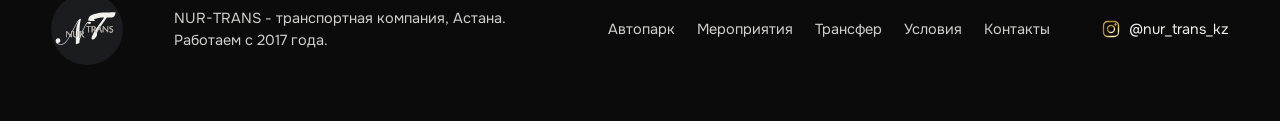
==== commit 55d9f198: "Мобильный: парные фото автопарка на одной линии" ====
--- a/index.html
+++ b/index.html
@@ -27,7 +27,7 @@
 <link rel="apple-touch-icon" href="assets/img/apple-touch-icon.png">
 <link rel="preload" as="image" href="assets/photos/hero-28.webp" imagesrcset="assets/photos/hero-28-960.webp 960w, assets/photos/hero-28.webp 1280w" imagesizes="min(66vw, 1280px)" media="(min-width: 821px)" fetchpriority="high">
 <link rel="preload" as="image" href="assets/photos/hero-m-16.webp" imagesrcset="assets/photos/hero-m-16-828.webp 828w, assets/photos/hero-m-16.webp 968w" imagesizes="100vw" media="(max-width: 820px)" fetchpriority="high">
-<link rel="stylesheet" href="styles.css?v=20261118-3">
+<link rel="stylesheet" href="styles.css?v=20261118-4">
 <script type="application/ld+json">
 {"@context":"https://schema.org","@type":["AutoRental","LocalBusiness"],"@id":"https://nur-trans.com/#org","name":"NUR-TRANS","url":"https://nur-trans.com/","logo":"https://nur-trans.com/assets/img/icon-512.png","image":"https://nur-trans.com/assets/img/og-image.jpg","description":"Аренда VIP-автомобилей с водителем и без водителя в Астане: представительские автомобили, бизнес-класс, внедорожники, минивэны, микроавтобусы, автобусы и вертолёты.","telephone":"+77020202050","email":"transport.vip@mail.ru","foundingDate":"2017","paymentAccepted":"Наличные, безналичный расчёт","address":{"@type":"PostalAddress","streetAddress":"Жайдарман 2/1, офис 6","addressLocality":"Астана","addressCountry":"KZ"},"areaServed":["Астана","Казахстан"],"openingHoursSpecification":{"@type":"OpeningHoursSpecification","dayOfWeek":["Monday","Tuesday","Wednesday","Thursday","Friday","Saturday","Sunday"],"opens":"00:00","closes":"23:59"},"contactPoint":[{"@type":"ContactPoint","telephone":"+77020202050","contactType":"customer service","availableLanguage":["ru","kk","en"]},{"@type":"ContactPoint","telephone":"+77766666648","contactType":"reservations","contactOption":"WhatsApp"}],"sameAs":["https://www.instagram.com/nur_trans_kz/","https://2gis.kz/astana/geo/70000001112524773"]}
 </script>
@@ -482,10 +482,10 @@
   <a class="mbar__ig" href="https://www.instagram.com/nur_trans_kz/" target="_blank" rel="noopener" aria-label="Instagram"><svg width="22" height="22"><use href="#ic-ig"/></svg></a>
 </nav>
 
-<script src="assets/vendor/gsap.min.js?v=20261118-3" defer></script>
-<script src="assets/vendor/ScrollTrigger.min.js?v=20261118-3" defer></script>
-<script src="assets/vendor/SplitText.min.js?v=20261118-3" defer></script>
-<script src="assets/vendor/lenis.min.js?v=20261118-3" defer></script>
-<script src="script.js?v=20261118-3" defer></script>
+<script src="assets/vendor/gsap.min.js?v=20261118-4" defer></script>
+<script src="assets/vendor/ScrollTrigger.min.js?v=20261118-4" defer></script>
+<script src="assets/vendor/SplitText.min.js?v=20261118-4" defer></script>
+<script src="assets/vendor/lenis.min.js?v=20261118-4" defer></script>
+<script src="script.js?v=20261118-4" defer></script>
 </body>
 </html>
--- a/styles.css
+++ b/styles.css
@@ -315,6 +315,7 @@
   .bay{min-height:0;padding:130px 0 56px}
   .bay__in,.transfer__in,.req__in{grid-template-columns:minmax(0,1fr)}
   .bay--flip .bay__media{order:0}
+  .bay__media--duo .frame:last-child{margin-top:0}
   .lamp{height:60px;left:0;right:0}
   .models{column-gap:16px}
   .models li{font-size:14.5px}
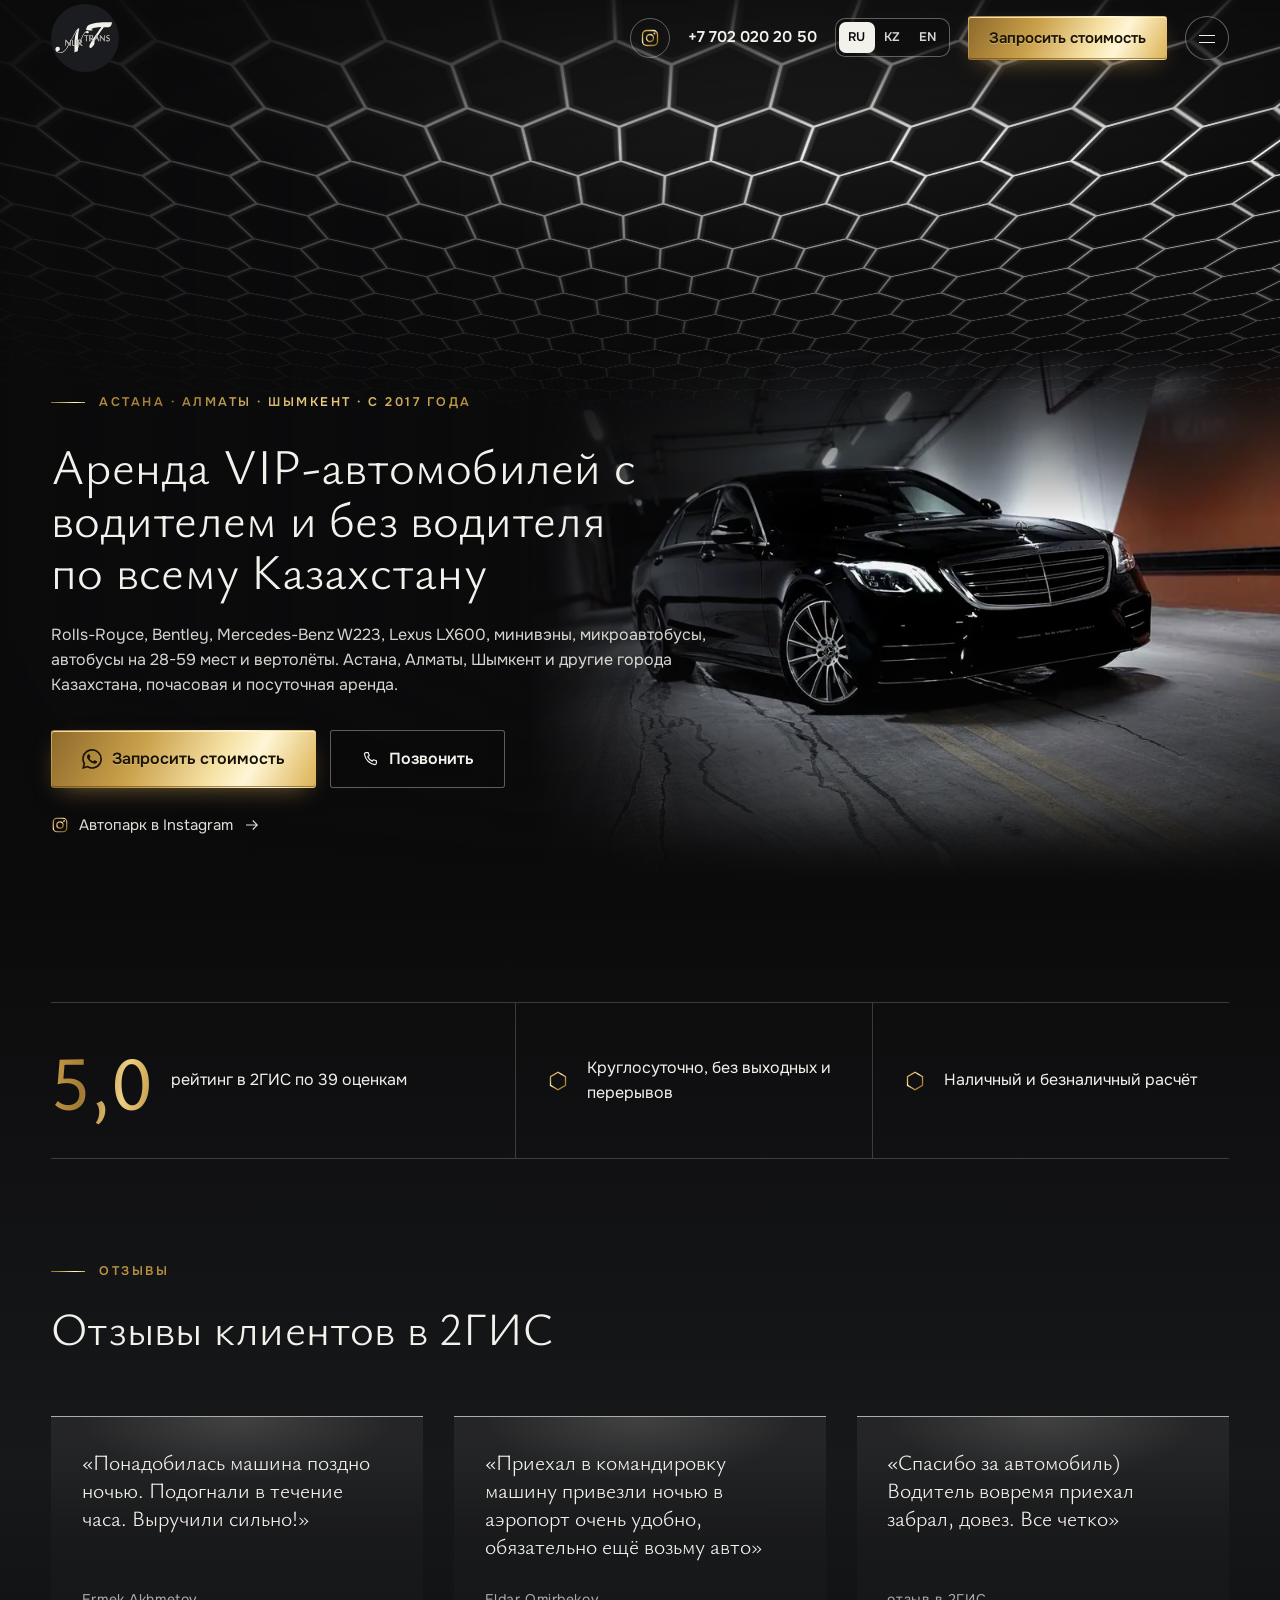
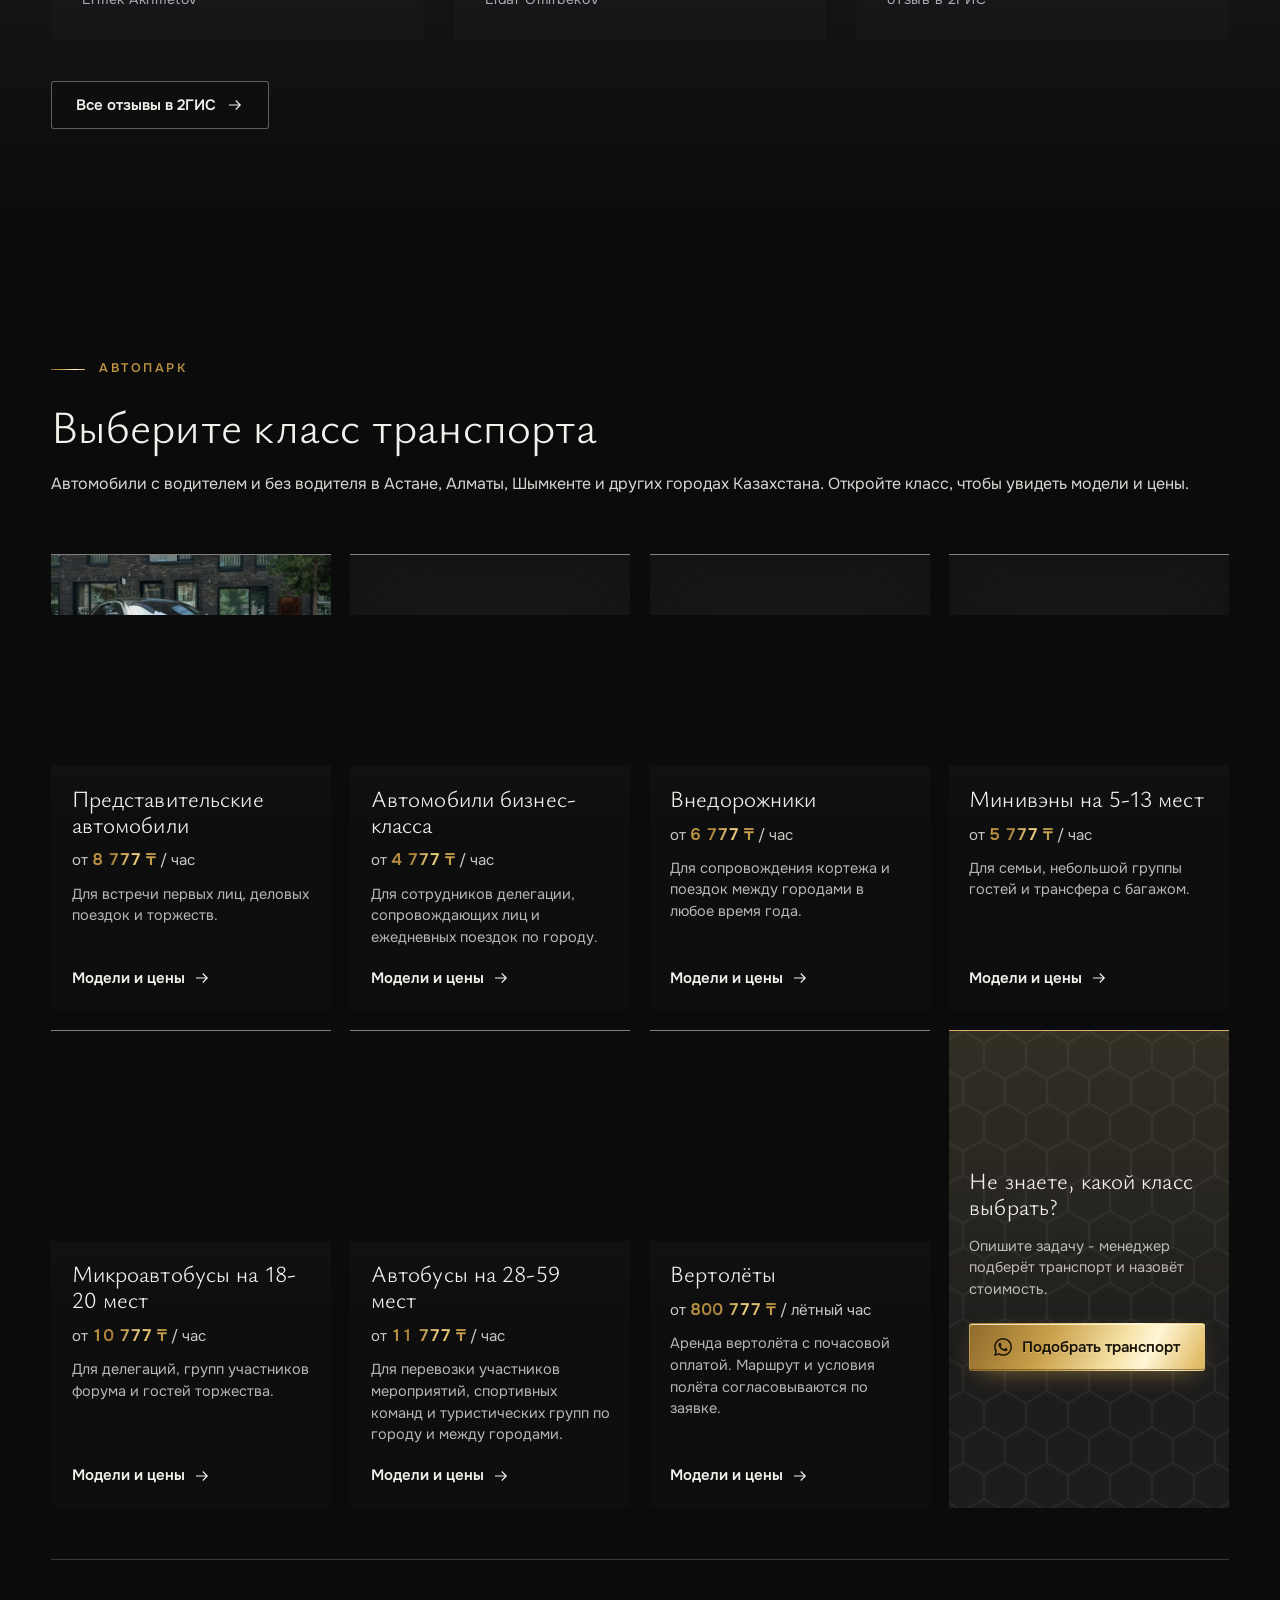
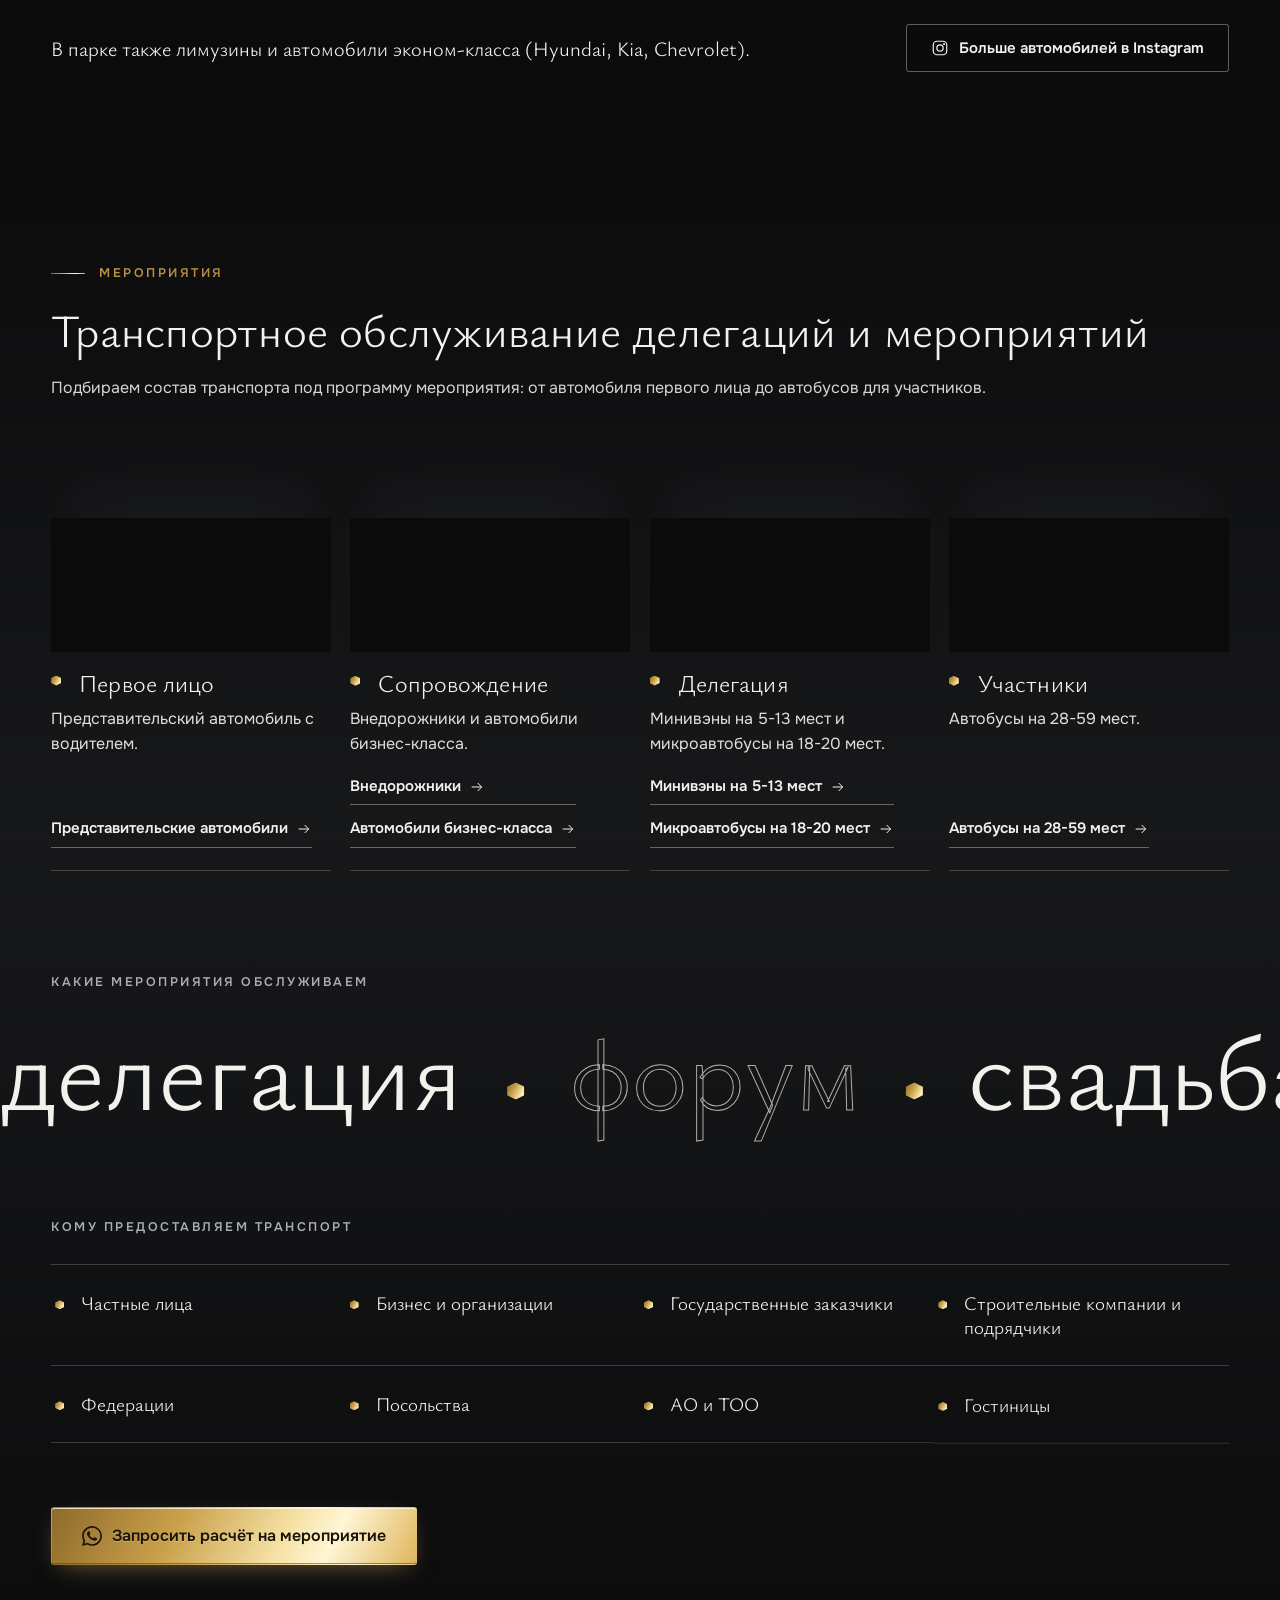
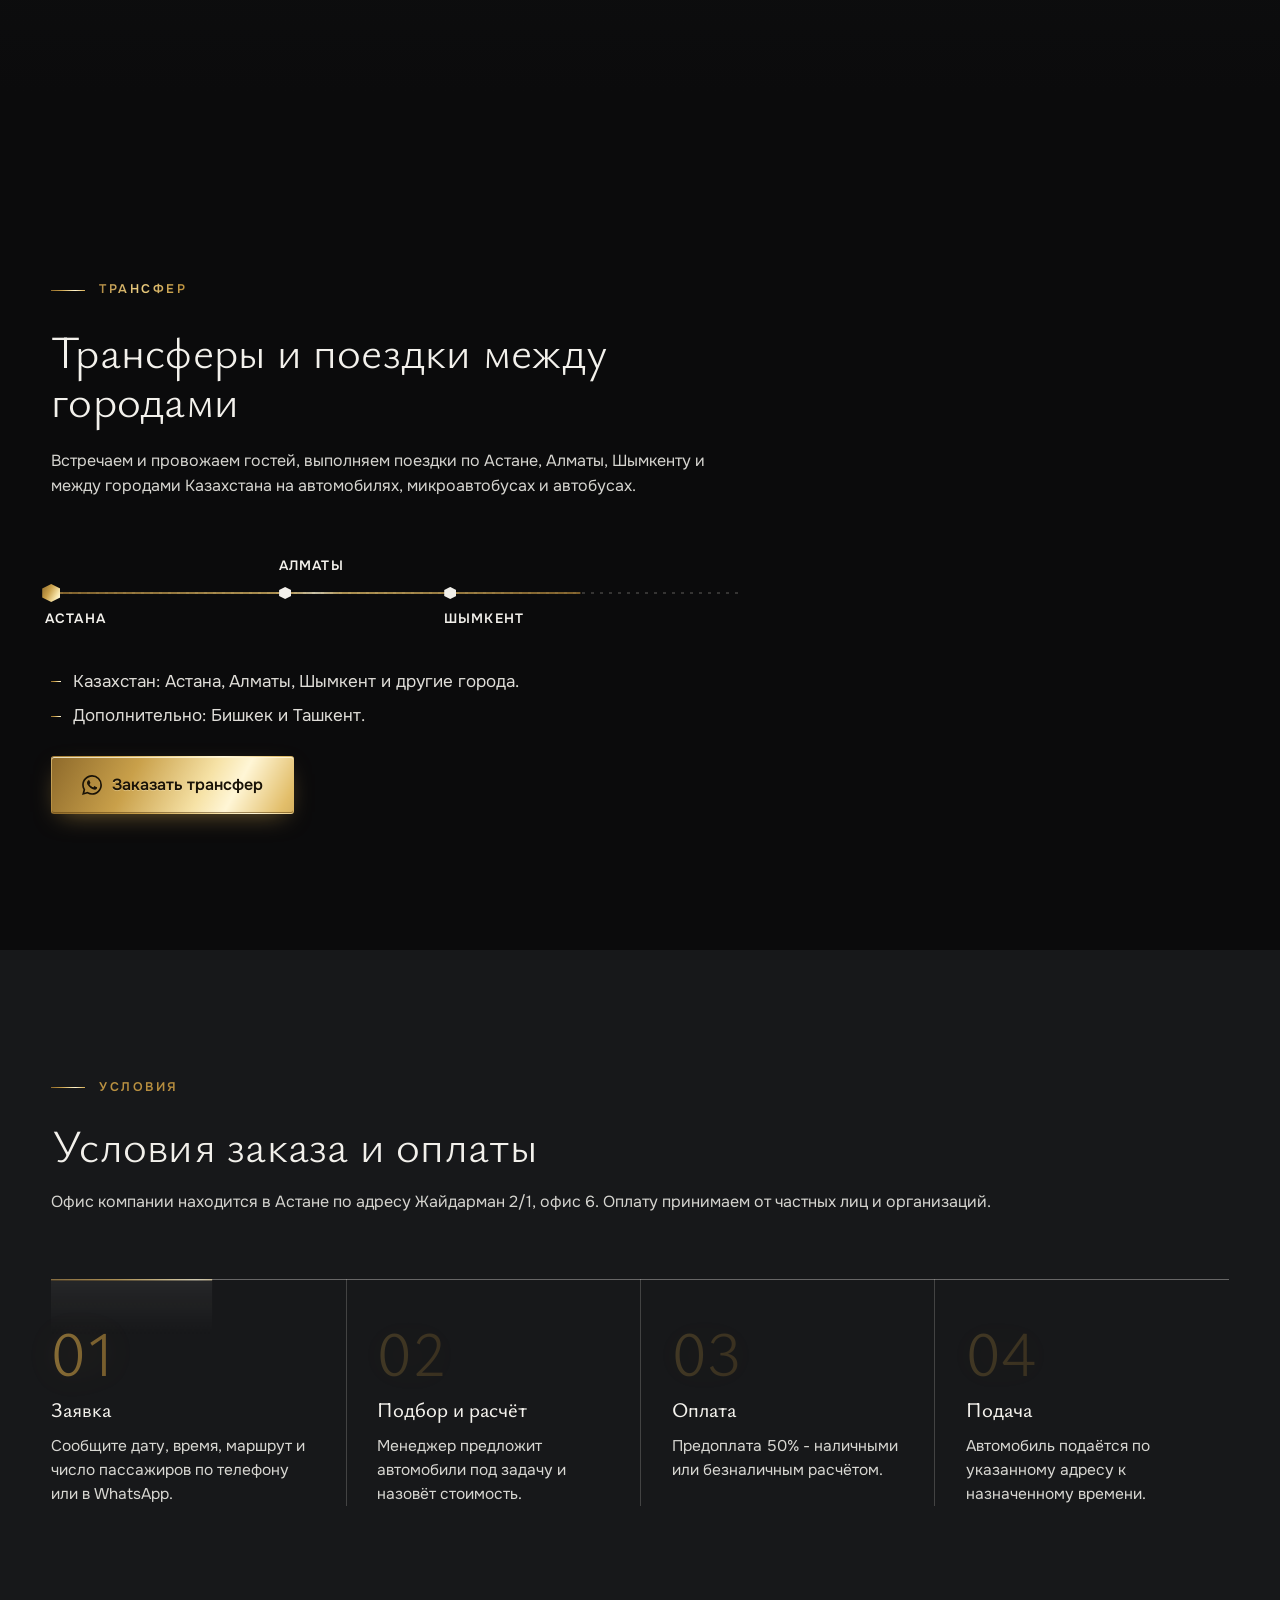
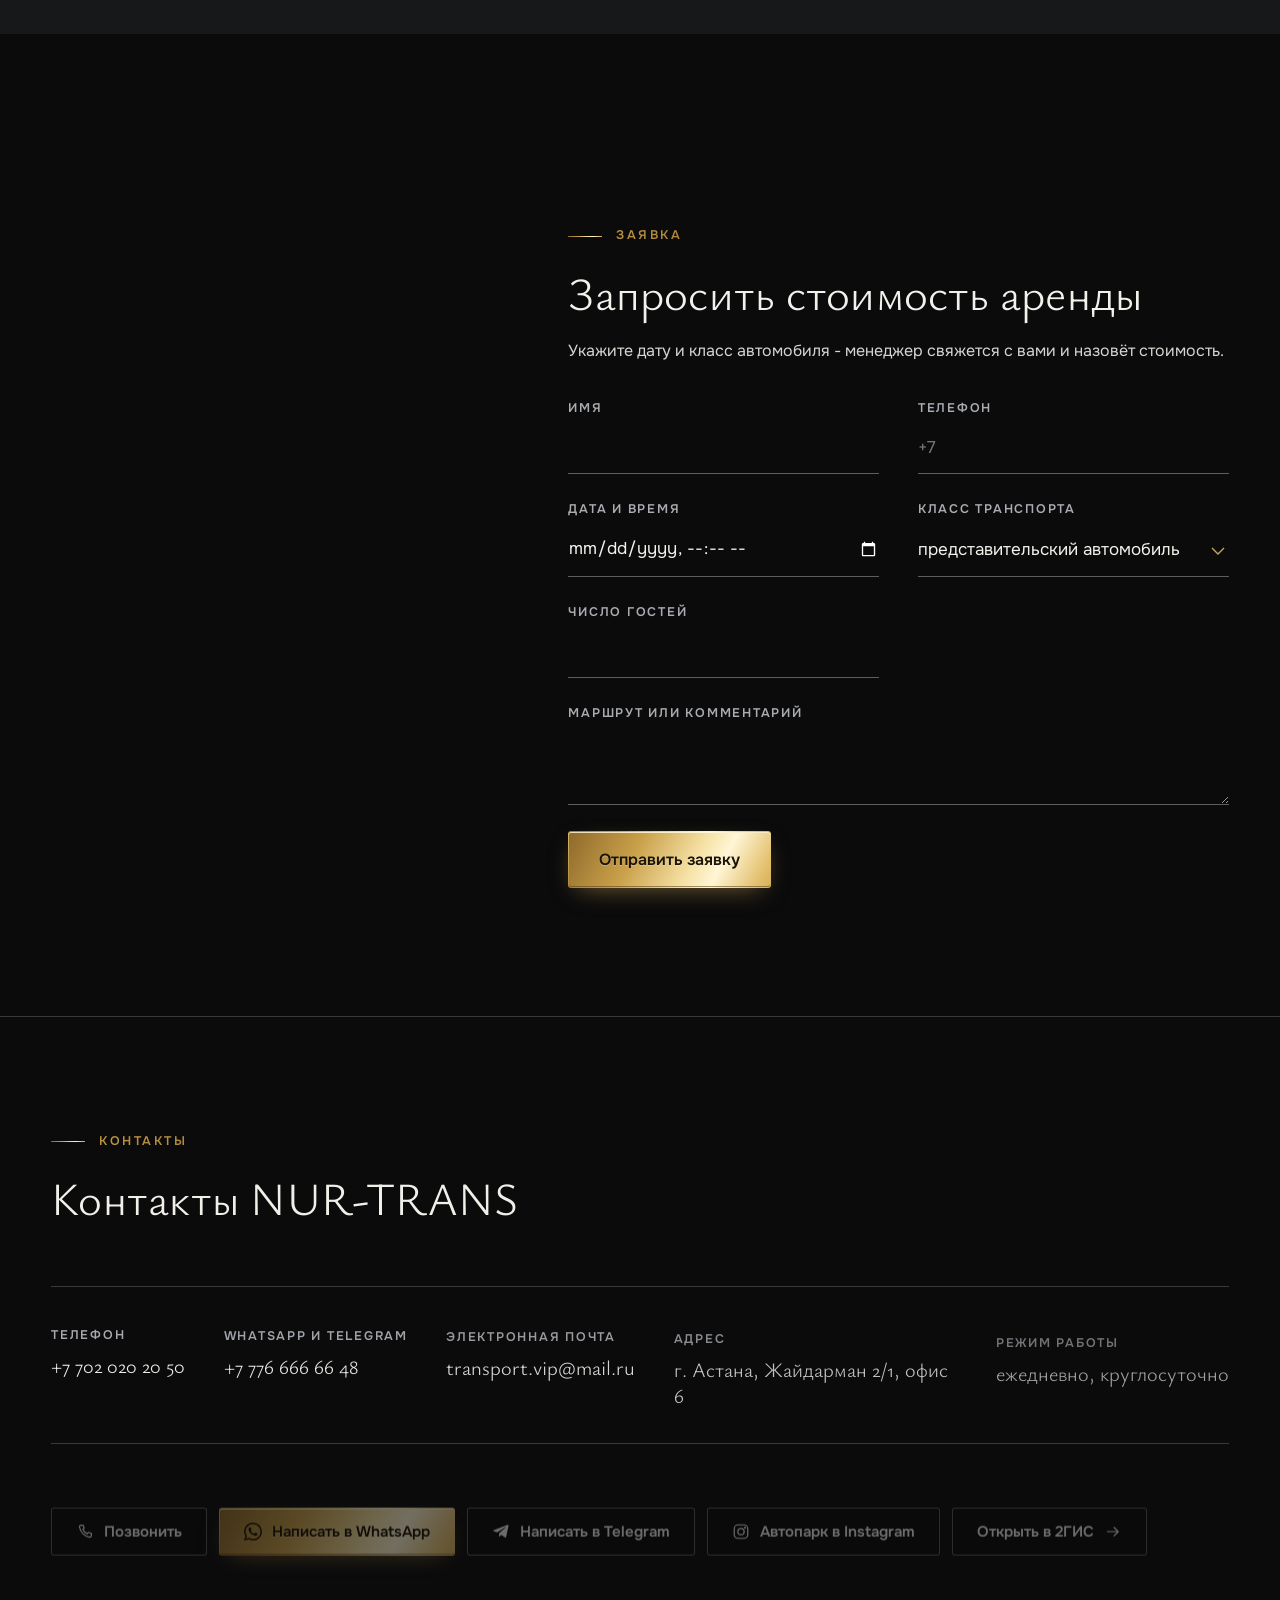
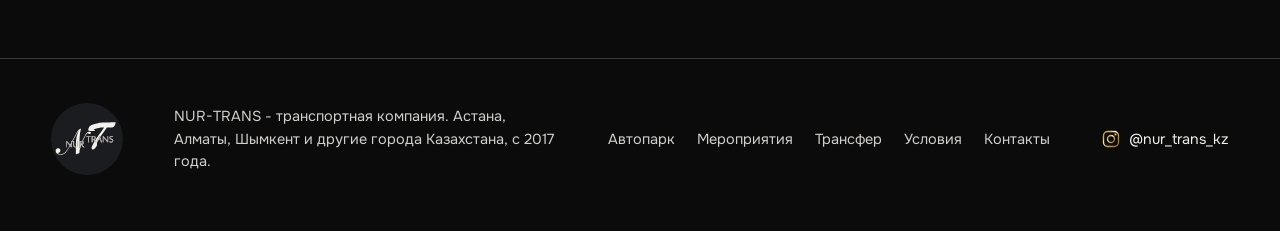
==== commit 22237c29: "Главная: плитки классов вместо длинного автопарка, страницы классов с моделями и ценами, география А" ====
--- a/index.html
+++ b/index.html
@@ -4,22 +4,22 @@
 <meta charset="utf-8">
 <meta name="viewport" content="width=device-width, initial-scale=1, viewport-fit=cover">
 <meta name="format-detection" content="telephone=no">
-<title data-i18n="meta.title">Аренда VIP-авто с водителем и без в Астане - NUR-TRANS</title>
-<meta name="description" content="Прокат VIP-автомобилей в Астане с водителем и без водителя: Rolls-Royce, Bentley, Mercedes-Benz W223, Lexus LX600, минивэны, микроавтобусы, автобусы, вертолёты. Круглосуточно.">
+<title data-i18n="meta.title">Аренда VIP-авто с водителем и без - Астана, Алматы, Шымкент - NUR-TRANS</title>
+<meta name="description" content="Прокат VIP-автомобилей с водителем и без водителя в Астане, Алматы, Шымкенте и по всему Казахстану: Rolls-Royce, Bentley, Mercedes-Benz W223, Lexus LX600, минивэны, микроавтобусы, автобусы, вертолёты. Круглосуточно.">
 <meta name="theme-color" content="#0B0B0C">
 <link rel="canonical" href="https://nur-trans.com/">
 <meta property="og:type" content="website">
 <meta property="og:locale" content="ru_RU">
-<meta property="og:title" content="NUR-TRANS - аренда VIP-автомобилей, микроавтобусов и автобусов в Астане">
-<meta property="og:description" content="Прокат VIP-автомобилей в Астане с водителем и без водителя: Rolls-Royce, Bentley, Mercedes-Benz W223, Lexus LX600, минивэны, микроавтобусы, автобусы, вертолёты. Круглосуточно.">
+<meta property="og:title" content="NUR-TRANS - аренда VIP-автомобилей, микроавтобусов и автобусов в Астане, Алматы, Шымкенте и по Казахстану">
+<meta property="og:description" content="Прокат VIP-автомобилей с водителем и без водителя в Астане, Алматы, Шымкенте и по всему Казахстану: Rolls-Royce, Bentley, Mercedes-Benz W223, Lexus LX600, минивэны, микроавтобусы, автобусы, вертолёты. Круглосуточно.">
 <meta property="og:url" content="https://nur-trans.com/">
 <meta property="og:site_name" content="NUR-TRANS">
 <meta property="og:image" content="https://nur-trans.com/assets/img/og-image.jpg">
 <meta property="og:image:width" content="1200">
 <meta property="og:image:height" content="630">
 <meta name="twitter:card" content="summary_large_image">
-<meta name="twitter:title" content="NUR-TRANS - аренда VIP-автомобилей, микроавтобусов и автобусов в Астане">
-<meta name="twitter:description" content="Прокат VIP-автомобилей в Астане с водителем и без водителя: Rolls-Royce, Bentley, Mercedes-Benz W223, Lexus LX600, минивэны, микроавтобусы, автобусы, вертолёты. Круглосуточно.">
+<meta name="twitter:title" content="NUR-TRANS - аренда VIP-автомобилей, микроавтобусов и автобусов в Астане, Алматы, Шымкенте и по Казахстану">
+<meta name="twitter:description" content="Прокат VIP-автомобилей с водителем и без водителя в Астане, Алматы, Шымкенте и по всему Казахстану: Rolls-Royce, Bentley, Mercedes-Benz W223, Lexus LX600, минивэны, микроавтобусы, автобусы, вертолёты. Круглосуточно.">
 <meta name="twitter:image" content="https://nur-trans.com/assets/img/og-image.jpg">
 <link rel="icon" href="favicon.ico" sizes="any">
 <link rel="icon" type="image/png" sizes="32x32" href="assets/img/favicon-32.png">
@@ -27,9 +27,9 @@
 <link rel="apple-touch-icon" href="assets/img/apple-touch-icon.png">
 <link rel="preload" as="image" href="assets/photos/hero-28.webp" imagesrcset="assets/photos/hero-28-960.webp 960w, assets/photos/hero-28.webp 1280w" imagesizes="min(66vw, 1280px)" media="(min-width: 821px)" fetchpriority="high">
 <link rel="preload" as="image" href="assets/photos/hero-m-16.webp" imagesrcset="assets/photos/hero-m-16-828.webp 828w, assets/photos/hero-m-16.webp 968w" imagesizes="100vw" media="(max-width: 820px)" fetchpriority="high">
-<link rel="stylesheet" href="styles.css?v=20261118-4">
+<link rel="stylesheet" href="styles.css?v=20261119-1">
 <script type="application/ld+json">
-{"@context":"https://schema.org","@type":["AutoRental","LocalBusiness"],"@id":"https://nur-trans.com/#org","name":"NUR-TRANS","url":"https://nur-trans.com/","logo":"https://nur-trans.com/assets/img/icon-512.png","image":"https://nur-trans.com/assets/img/og-image.jpg","description":"Аренда VIP-автомобилей с водителем и без водителя в Астане: представительские автомобили, бизнес-класс, внедорожники, минивэны, микроавтобусы, автобусы и вертолёты.","telephone":"+77020202050","email":"transport.vip@mail.ru","foundingDate":"2017","paymentAccepted":"Наличные, безналичный расчёт","address":{"@type":"PostalAddress","streetAddress":"Жайдарман 2/1, офис 6","addressLocality":"Астана","addressCountry":"KZ"},"areaServed":["Астана","Казахстан"],"openingHoursSpecification":{"@type":"OpeningHoursSpecification","dayOfWeek":["Monday","Tuesday","Wednesday","Thursday","Friday","Saturday","Sunday"],"opens":"00:00","closes":"23:59"},"contactPoint":[{"@type":"ContactPoint","telephone":"+77020202050","contactType":"customer service","availableLanguage":["ru","kk","en"]},{"@type":"ContactPoint","telephone":"+77766666648","contactType":"reservations","contactOption":"WhatsApp"}],"sameAs":["https://www.instagram.com/nur_trans_kz/","https://2gis.kz/astana/geo/70000001112524773"]}
+{"@context":"https://schema.org","@type":["AutoRental","LocalBusiness"],"@id":"https://nur-trans.com/#org","name":"NUR-TRANS","url":"https://nur-trans.com/","logo":"https://nur-trans.com/assets/img/icon-512.png","image":"https://nur-trans.com/assets/img/og-image.jpg","description":"Аренда VIP-автомобилей с водителем и без водителя в Астане, Алматы, Шымкенте и по всему Казахстану: представительские автомобили, бизнес-класс, внедорожники, минивэны, микроавтобусы, автобусы и вертолёты.","telephone":"+77020202050","email":"transport.vip@mail.ru","foundingDate":"2017","paymentAccepted":"Наличные, безналичный расчёт","address":{"@type":"PostalAddress","streetAddress":"Жайдарман 2/1, офис 6","addressLocality":"Астана","addressCountry":"KZ"},"areaServed":["Астана","Алматы","Шымкент","Казахстан"],"openingHoursSpecification":{"@type":"OpeningHoursSpecification","dayOfWeek":["Monday","Tuesday","Wednesday","Thursday","Friday","Saturday","Sunday"],"opens":"00:00","closes":"23:59"},"contactPoint":[{"@type":"ContactPoint","telephone":"+77020202050","contactType":"customer service","availableLanguage":["ru","kk","en"]},{"@type":"ContactPoint","telephone":"+77766666648","contactType":"reservations","contactOption":"WhatsApp"}],"sameAs":["https://www.instagram.com/nur_trans_kz/","https://2gis.kz/astana/geo/70000001112524773"]}
 </script>
 <script src="https://lead-bot.sultan-askarov-kz.workers.dev/t.js" data-site="nurtrans" defer></script>
 </head>
@@ -100,9 +100,9 @@
   </div>
   <div class="hero__floor" aria-hidden="true"></div>
   <div class="wrap hero__txt">
-    <p class="kicker" data-i18n="hero.kicker">Астана · транспортная компания · с&nbsp;2017&nbsp;года</p>
-    <h1 class="display" data-i18n="hero.h1">Аренда VIP-автомобилей с водителем и без водителя в Астане</h1>
-    <p class="lead" data-i18n="hero.lead">Rolls-Royce, Bentley, Mercedes-Benz W223, Lexus LX600, минивэны, микроавтобусы, автобусы на 28-59 мест и вертолёты. Почасовая и посуточная аренда, выезд в любую точку Казахстана.</p>
+    <p class="kicker" data-i18n="hero.kicker">Астана · Алматы · Шымкент · с&nbsp;2017&nbsp;года</p>
+    <h1 class="display" data-i18n="hero.h1">Аренда VIP-автомобилей с водителем и без водителя по всему Казахстану</h1>
+    <p class="lead" data-i18n="hero.lead">Rolls-Royce, Bentley, Mercedes-Benz W223, Lexus LX600, минивэны, микроавтобусы, автобусы на 28-59 мест и вертолёты. Астана, Алматы, Шымкент и другие города Казахстана, почасовая и посуточная аренда.</p>
     <div class="hero__btns">
       <a class="btn btn--gold btn--lg" href="https://wa.me/77766666648?text=%D0%97%D0%B4%D1%80%D0%B0%D0%B2%D1%81%D1%82%D0%B2%D1%83%D0%B9%D1%82%D0%B5%21%20%D0%98%D0%BD%D1%82%D0%B5%D1%80%D0%B5%D1%81%D1%83%D0%B5%D1%82%20%D0%B0%D1%80%D0%B5%D0%BD%D0%B4%D0%B0%20%D0%B0%D0%B2%D1%82%D0%BE%D0%BC%D0%BE%D0%B1%D0%B8%D0%BB%D1%8F.%20%D0%94%D0%B0%D1%82%D0%B0%3A%20%2C%20%D0%B2%D1%80%D0%B5%D0%BC%D1%8F%3A%20%2C%20%D0%BC%D0%B0%D1%80%D1%88%D1%80%D1%83%D1%82%3A" data-wa="wa.common" data-wa-text="Здравствуйте! Интересует аренда автомобиля. Дата: , время: , маршрут:" target="_blank" rel="noopener"><svg width="20" height="20"><use href="#ic-wa"/></svg><span data-i18n="cta.price">Запросить стоимость</span></a>
       <a class="btn btn--line btn--lg" href="tel:+77020202050"><svg width="18" height="18"><use href="#ic-tel"/></svg><span data-i18n="cta.call">Позвонить</span></a>
@@ -143,153 +143,23 @@
 
 <!-- Автопарк -->
 <section class="park" id="avtopark">
-  <div class="wrap shead">
-    <p class="kicker" data-i18n="park.kicker">Автопарк</p>
-    <h2 class="display" data-i18n="park.h2">Автопарк NUR-TRANS</h2>
-    <p class="lead" data-i18n="park.lead">Автомобили предоставляются с водителем и без водителя. Стоимость зависит от класса автомобиля, срока аренды и маршрута - менеджер рассчитает её по заявке.</p>
-  </div>
-
-  <article class="bay" id="predstavitelskie">
-    <div class="wrap bay__in">
-      <div class="bay__media">
-        <div class="lamp" aria-hidden="true"></div>
-        <figure class="frame frame--main"><img src="assets/photos/plate-10.webp" width="1280" height="1049" loading="lazy" decoding="async" alt="Представительский автомобиль из парка NUR-TRANS"></figure>
-        <div class="thumbs">
-          <figure class="frame"><img src="assets/photos/bg-27.webp" width="1080" height="811" loading="lazy" decoding="async" alt="Задний ряд представительского седана с подсветкой салона"></figure>
-          <figure class="frame"><img src="assets/photos/card-17.webp" width="1000" height="599" loading="lazy" decoding="async" alt="Седан Mercedes-Benz из парка NUR-TRANS"></figure>
-          <figure class="frame"><img src="assets/photos/card-18.webp" width="874" height="491" loading="lazy" decoding="async" alt="Салон представительского автомобиля"></figure>
-        </div>
-      </div>
-      <div class="bay__info">
-        <h3 class="display" data-i18n="c1.h">Представительские автомобили</h3>
-        <ul class="models models--price"><li><span class="mdl"><span>Mercedes-Maybach S-Class W223</span></span><span class="pr">75&nbsp;777&nbsp;₸</span></li><li><span class="mdl"><span>Rolls-Royce</span></span><span class="pr">50&nbsp;777&nbsp;₸</span></li><li><span class="mdl"><span>Mercedes-Benz S-Class W223</span></span><span class="pr">41&nbsp;777&nbsp;₸</span></li><li><span class="mdl"><span>Mercedes-Maybach S-Class W222</span></span><span class="pr">28&nbsp;777&nbsp;₸</span></li><li><span class="mdl"><span>Bentley</span></span><span class="pr">16&nbsp;777&nbsp;₸</span></li><li><span class="mdl"><span>Mercedes-Benz S-Class W222</span></span><span class="pr">15&nbsp;777&nbsp;₸</span></li><li><span class="mdl"><span>Lexus LS, BMW 7, Audi A8</span></span><span class="pr">11&nbsp;777&nbsp;₸</span></li><li><span class="mdl"><span>Mercedes-Benz S-Class W221</span></span><span class="pr">8&nbsp;777&nbsp;₸</span></li></ul>
-        <p class="price-note" data-i18n="price.note">Цена за 1 час аренды с водителем. Итоговую стоимость менеджер подтверждает при заказе.</p>
-        <p class="bay__txt" data-i18n="c1.t">Для встречи первых лиц, деловых поездок и торжеств.</p>
-        <div class="bay__act">
-          <a class="btn btn--gold" href="https://wa.me/77766666648?text=%D0%97%D0%B4%D1%80%D0%B0%D0%B2%D1%81%D1%82%D0%B2%D1%83%D0%B9%D1%82%D0%B5%21%20%D0%98%D0%BD%D1%82%D0%B5%D1%80%D0%B5%D1%81%D1%83%D0%B5%D1%82%20%D0%B0%D1%80%D0%B5%D0%BD%D0%B4%D0%B0%3A%20%D0%BF%D1%80%D0%B5%D0%B4%D1%81%D1%82%D0%B0%D0%B2%D0%B8%D1%82%D0%B5%D0%BB%D1%8C%D1%81%D0%BA%D0%B8%D0%B9%20%D0%B0%D0%B2%D1%82%D0%BE%D0%BC%D0%BE%D0%B1%D0%B8%D0%BB%D1%8C.%20%D0%94%D0%B0%D1%82%D0%B0%3A%20%2C%20%D0%B2%D1%80%D0%B5%D0%BC%D1%8F%3A%20%2C%20%D0%BC%D0%B0%D1%80%D1%88%D1%80%D1%83%D1%82%3A" data-wa="wa.c1" data-wa-text="Здравствуйте! Интересует аренда: представительский автомобиль. Дата: , время: , маршрут:" target="_blank" rel="noopener"><svg width="18" height="18"><use href="#ic-wa"/></svg><span data-i18n="cta.price">Запросить стоимость</span></a>
-          <a class="tlink" href="tel:+77020202050" data-i18n="cta.call">Позвонить</a>
-        </div>
-      </div>
-    </div>
-  </article>
-
-  <article class="bay bay--flip" id="biznes-klass">
-    <div class="wrap bay__in">
-      <div class="bay__media bay__media--stack">
-        <div class="lamp" aria-hidden="true"></div>
-        <figure class="frame frame--main"><img src="assets/photos/card-47.webp" width="940" height="700" loading="lazy" decoding="async" alt="Чёрная Toyota Camry из парка NUR-TRANS"></figure>
-        <figure class="frame frame--sub"><img src="assets/photos/card-60.webp" width="1200" height="676" loading="lazy" decoding="async" alt="Салон Lexus бизнес-класса с коричневой кожей"></figure>
-      </div>
-      <div class="bay__info">
-        <h3 class="display" data-i18n="c2.h">Автомобили бизнес-класса</h3>
-        <ul class="models models--price"><li><span class="mdl"><span>Toyota Camry 80</span></span><span class="pr">8&nbsp;777&nbsp;₸</span></li><li><span class="mdl"><span>Zeekr 001</span></span><span class="pr">5&nbsp;777&nbsp;₸</span></li><li><span class="mdl"><span>Lexus GS, Kia K5/K7, Hyundai Sonata</span></span><span class="pr">5&nbsp;777&nbsp;₸</span></li><li><span class="mdl"><span>Toyota Camry 70/75</span></span><span class="pr">5&nbsp;777&nbsp;₸</span></li><li><span class="mdl"><span>Toyota Camry 50/55</span></span><span class="pr">4&nbsp;777&nbsp;₸</span></li><li><span class="mdl"><span>Lexus ES350</span></span><span class="pr pr--req" data-i18n="price.req">по запросу</span></li></ul>
-        <p class="price-note" data-i18n="price.note">Цена за 1 час аренды с водителем. Итоговую стоимость менеджер подтверждает при заказе.</p>
-        <p class="bay__txt" data-i18n="c2.t">Для сотрудников делегации, сопровождающих лиц и ежедневных поездок по городу.</p>
-        <div class="bay__act">
-          <a class="btn btn--gold" href="https://wa.me/77766666648?text=%D0%97%D0%B4%D1%80%D0%B0%D0%B2%D1%81%D1%82%D0%B2%D1%83%D0%B9%D1%82%D0%B5%21%20%D0%98%D0%BD%D1%82%D0%B5%D1%80%D0%B5%D1%81%D1%83%D0%B5%D1%82%20%D0%B0%D1%80%D0%B5%D0%BD%D0%B4%D0%B0%3A%20%D0%B0%D0%B2%D1%82%D0%BE%D0%BC%D0%BE%D0%B1%D0%B8%D0%BB%D1%8C%20%D0%B1%D0%B8%D0%B7%D0%BD%D0%B5%D1%81-%D0%BA%D0%BB%D0%B0%D1%81%D1%81%D0%B0.%20%D0%94%D0%B0%D1%82%D0%B0%3A%20%2C%20%D0%B2%D1%80%D0%B5%D0%BC%D1%8F%3A%20%2C%20%D0%BC%D0%B0%D1%80%D1%88%D1%80%D1%83%D1%82%3A" data-wa="wa.c2" data-wa-text="Здравствуйте! Интересует аренда: автомобиль бизнес-класса. Дата: , время: , маршрут:" target="_blank" rel="noopener"><svg width="18" height="18"><use href="#ic-wa"/></svg><span data-i18n="cta.price">Запросить стоимость</span></a>
-          <a class="tlink" href="tel:+77020202050" data-i18n="cta.call">Позвонить</a>
-        </div>
-      </div>
-    </div>
-  </article>
-
-  <article class="bay" id="vnedorozhniki">
-    <div class="wrap bay__in">
-      <div class="bay__media">
-        <div class="lamp" aria-hidden="true"></div>
-        <figure class="frame frame--main"><img src="assets/photos/card-80.webp" width="1200" height="900" loading="lazy" decoding="async" alt="Внедорожник из парка NUR-TRANS"></figure>
-      </div>
-      <div class="bay__info">
-        <h3 class="display" data-i18n="c3.h">Внедорожники</h3>
-        <ul class="models models--price"><li><span class="mdl"><span>Lexus LX600</span></span><span class="pr">33&nbsp;777&nbsp;₸</span></li><li><span class="mdl"><span>Toyota Land Cruiser 300</span></span><span class="pr">19&nbsp;777&nbsp;₸</span></li><li><span class="mdl"><span>Cadillac Escalade</span></span><span class="pr">15&nbsp;777&nbsp;₸</span></li><li><span class="mdl"><span>Mercedes-Benz G-Class</span></span><span class="pr">8&nbsp;777&nbsp;₸</span></li><li><span class="mdl"><span>Lexus LX570</span></span><span class="pr">8&nbsp;777&nbsp;₸</span></li><li><span class="mdl"><span>Toyota Land Cruiser 200</span></span><span class="pr">8&nbsp;777&nbsp;₸</span></li><li><span class="mdl"><span>Toyota Land Cruiser Prado 150</span></span><span class="pr">6&nbsp;777&nbsp;₸</span></li><li><span class="mdl"><span>Toyota RAV4, Hyundai Santa Fe, Kia Sorento</span></span><span class="pr">6&nbsp;777&nbsp;₸</span></li></ul>
-        <p class="price-note" data-i18n="price.note">Цена за 1 час аренды с водителем. Итоговую стоимость менеджер подтверждает при заказе.</p>
-        <p class="bay__txt" data-i18n="c3.t">Для сопровождения кортежа и поездок между городами в любое время года.</p>
-        <div class="bay__act">
-          <a class="btn btn--gold" href="https://wa.me/77766666648?text=%D0%97%D0%B4%D1%80%D0%B0%D0%B2%D1%81%D1%82%D0%B2%D1%83%D0%B9%D1%82%D0%B5%21%20%D0%98%D0%BD%D1%82%D0%B5%D1%80%D0%B5%D1%81%D1%83%D0%B5%D1%82%20%D0%B0%D1%80%D0%B5%D0%BD%D0%B4%D0%B0%3A%20%D0%B2%D0%BD%D0%B5%D0%B4%D0%BE%D1%80%D0%BE%D0%B6%D0%BD%D0%B8%D0%BA.%20%D0%94%D0%B0%D1%82%D0%B0%3A%20%2C%20%D0%B2%D1%80%D0%B5%D0%BC%D1%8F%3A%20%2C%20%D0%BC%D0%B0%D1%80%D1%88%D1%80%D1%83%D1%82%3A" data-wa="wa.c3" data-wa-text="Здравствуйте! Интересует аренда: внедорожник. Дата: , время: , маршрут:" target="_blank" rel="noopener"><svg width="18" height="18"><use href="#ic-wa"/></svg><span data-i18n="cta.price">Запросить стоимость</span></a>
-          <a class="tlink" href="tel:+77020202050" data-i18n="cta.call">Позвонить</a>
-        </div>
-      </div>
-    </div>
-  </article>
-
-  <article class="bay bay--flip" id="miniveny">
-    <div class="wrap bay__in">
-      <div class="bay__media bay__media--duo">
-        <div class="lamp" aria-hidden="true"></div>
-        <figure class="frame"><img src="assets/photos/card-136.webp" width="854" height="1280" loading="lazy" decoding="async" alt="Минивэн Mercedes-Benz из парка NUR-TRANS"></figure>
-        <figure class="frame"><img src="assets/photos/card-134.webp" width="675" height="900" loading="lazy" decoding="async" alt="Салон минивэна с отдельными креслами"></figure>
-      </div>
-      <div class="bay__info">
-        <h3 class="display" data-i18n="c4.h">Минивэны на 5-13 мест</h3>
-        <ul class="models models--price"><li><span class="mdl"><span>Mercedes-Benz V-Class</span></span><span class="pr">14&nbsp;777&nbsp;₸</span></li><li><span class="mdl"><span>Hyundai Staria</span></span><span class="pr">13&nbsp;777&nbsp;₸</span></li><li><span class="mdl"><span>Toyota Hiace</span></span><span class="pr">7&nbsp;777&nbsp;₸</span></li><li><span class="mdl"><span>Hyundai Starex</span></span><span class="pr">7&nbsp;777&nbsp;₸</span></li><li><span class="mdl"><span>Mercedes-Benz Vito</span></span><span class="pr">6&nbsp;777&nbsp;₸</span></li><li><span class="mdl"><span>Toyota Alphard</span></span><span class="pr">5&nbsp;777&nbsp;₸</span></li><li><span class="mdl"><span>Kia Carnival</span></span><span class="pr pr--req" data-i18n="price.req">по запросу</span></li><li><span class="mdl"><span>Mercedes-Benz Viano</span></span><span class="pr pr--req" data-i18n="price.req">по запросу</span></li></ul>
-        <p class="price-note" data-i18n="price.note">Цена за 1 час аренды с водителем. Итоговую стоимость менеджер подтверждает при заказе.</p>
-        <p class="bay__txt" data-i18n="c4.t">Для семьи, небольшой группы гостей и трансфера с багажом.</p>
-        <div class="bay__act">
-          <a class="btn btn--gold" href="https://wa.me/77766666648?text=%D0%97%D0%B4%D1%80%D0%B0%D0%B2%D1%81%D1%82%D0%B2%D1%83%D0%B9%D1%82%D0%B5%21%20%D0%98%D0%BD%D1%82%D0%B5%D1%80%D0%B5%D1%81%D1%83%D0%B5%D1%82%20%D0%B0%D1%80%D0%B5%D0%BD%D0%B4%D0%B0%3A%20%D0%BC%D0%B8%D0%BD%D0%B8%D0%B2%D1%8D%D0%BD.%20%D0%A7%D0%B8%D1%81%D0%BB%D0%BE%20%D0%BF%D0%B0%D1%81%D1%81%D0%B0%D0%B6%D0%B8%D1%80%D0%BE%D0%B2%3A%20.%20%D0%94%D0%B0%D1%82%D0%B0%3A%20%2C%20%D0%B2%D1%80%D0%B5%D0%BC%D1%8F%3A%20%2C%20%D0%BC%D0%B0%D1%80%D1%88%D1%80%D1%83%D1%82%3A" data-wa="wa.c4" data-wa-text="Здравствуйте! Интересует аренда: минивэн. Число пассажиров: . Дата: , время: , маршрут:" target="_blank" rel="noopener"><svg width="18" height="18"><use href="#ic-wa"/></svg><span data-i18n="cta.price">Запросить стоимость</span></a>
-          <a class="tlink" href="tel:+77020202050" data-i18n="cta.call">Позвонить</a>
-        </div>
-      </div>
-    </div>
-  </article>
-
-  <article class="bay" id="mikroavtobusy">
-    <div class="wrap bay__in">
-      <div class="bay__media bay__media--duo">
-        <div class="lamp" aria-hidden="true"></div>
-        <figure class="frame"><img src="assets/photos/plate-184.webp" width="960" height="1280" loading="lazy" decoding="async" alt="Салон микроавтобуса со столами и подсветкой"></figure>
-        <figure class="frame"><img src="assets/photos/card-186.webp" width="963" height="1280" loading="lazy" decoding="async" alt="Микроавтобус из парка NUR-TRANS"></figure>
-      </div>
-      <div class="bay__info">
-        <h3 class="display" data-i18n="c5.h">Микроавтобусы на 18-20 мест</h3>
-        <ul class="models models--price"><li><span class="mdl"><span>Mercedes-Benz Sprinter 2023</span></span><span class="pr">22&nbsp;777&nbsp;₸</span></li><li><span class="mdl"><span>Mercedes-Benz Sprinter Lux</span></span><span class="pr">13&nbsp;777&nbsp;₸</span></li><li><span class="mdl"><span>Mercedes-Benz Sprinter</span></span><span class="pr">11&nbsp;777&nbsp;₸</span></li><li><span class="mdl"><span>Volkswagen Crafter</span></span><span class="pr">10&nbsp;777&nbsp;₸</span></li><li><span class="mdl"><span>Volkswagen Transporter</span></span><span class="pr pr--req" data-i18n="price.req">по запросу</span></li></ul>
-        <p class="price-note" data-i18n="price.note">Цена за 1 час аренды с водителем. Итоговую стоимость менеджер подтверждает при заказе.</p>
-        <p class="bay__txt" data-i18n="c5.t">Для делегаций, групп участников форума и гостей торжества.</p>
-        <div class="bay__act">
-          <a class="btn btn--gold" href="https://wa.me/77766666648?text=%D0%97%D0%B4%D1%80%D0%B0%D0%B2%D1%81%D1%82%D0%B2%D1%83%D0%B9%D1%82%D0%B5%21%20%D0%98%D0%BD%D1%82%D0%B5%D1%80%D0%B5%D1%81%D1%83%D0%B5%D1%82%20%D0%B0%D1%80%D0%B5%D0%BD%D0%B4%D0%B0%3A%20%D0%BC%D0%B8%D0%BA%D1%80%D0%BE%D0%B0%D0%B2%D1%82%D0%BE%D0%B1%D1%83%D1%81.%20%D0%A7%D0%B8%D1%81%D0%BB%D0%BE%20%D0%BF%D0%B0%D1%81%D1%81%D0%B0%D0%B6%D0%B8%D1%80%D0%BE%D0%B2%3A%20.%20%D0%94%D0%B0%D1%82%D0%B0%3A%20%2C%20%D0%B2%D1%80%D0%B5%D0%BC%D1%8F%3A%20%2C%20%D0%BC%D0%B0%D1%80%D1%88%D1%80%D1%83%D1%82%3A" data-wa="wa.c5" data-wa-text="Здравствуйте! Интересует аренда: микроавтобус. Число пассажиров: . Дата: , время: , маршрут:" target="_blank" rel="noopener"><svg width="18" height="18"><use href="#ic-wa"/></svg><span data-i18n="cta.price">Запросить стоимость</span></a>
-          <a class="tlink" href="tel:+77020202050" data-i18n="cta.call">Позвонить</a>
-        </div>
-      </div>
-    </div>
-  </article>
-
-  <article class="bay bay--flip" id="avtobusy">
-    <div class="wrap bay__in">
-      <div class="bay__media">
-        <div class="lamp" aria-hidden="true"></div>
-        <figure class="frame frame--main"><img src="assets/photos/card-195.webp" width="1280" height="960" loading="lazy" decoding="async" alt="Салон автобуса с кожаными креслами"></figure>
-      </div>
-      <div class="bay__info">
-        <h3 class="display" data-i18n="c6.h">Автобусы на 28-59 мест</h3>
-        <ul class="models models--price"><li><span class="mdl"><span>Mercedes-Benz</span> <small data-i18n="seat.50">50 мест</small></span><span class="pr">18&nbsp;777&nbsp;₸</span></li><li><span class="mdl"><span>Volvo, Van Hool, Neoplan, Setra</span> <small data-i18n="seat.50">50 мест</small></span><span class="pr">15&nbsp;777&nbsp;₸</span></li><li><span class="mdl"><span>Iveco</span> <small data-i18n="seat.59">59 мест</small></span><span class="pr">15&nbsp;777&nbsp;₸</span></li><li><span class="mdl"><span>Daewoo BS</span> <small data-i18n="seat.45">45 мест</small></span><span class="pr">13&nbsp;777&nbsp;₸</span></li><li><span class="mdl"><span>Toyota Coaster</span> <small data-i18n="seat.28">28 мест</small></span><span class="pr">11&nbsp;777&nbsp;₸</span></li><li><span class="mdl"><span>Mercedes-Benz Vario</span> <small data-i18n="seat.28">28 мест</small></span><span class="pr">11&nbsp;777&nbsp;₸</span></li><li><span class="mdl"><span>King Long, Yutong</span></span><span class="pr pr--req" data-i18n="price.req">по запросу</span></li></ul>
-        <p class="price-note" data-i18n="price.note">Цена за 1 час аренды с водителем. Итоговую стоимость менеджер подтверждает при заказе.</p>
-        <p class="bay__txt" data-i18n="c6.t">Для перевозки участников мероприятий, спортивных команд и туристических групп по городу и между городами.</p>
-        <div class="bay__act">
-          <a class="btn btn--gold" href="https://wa.me/77766666648?text=%D0%97%D0%B4%D1%80%D0%B0%D0%B2%D1%81%D1%82%D0%B2%D1%83%D0%B9%D1%82%D0%B5%21%20%D0%98%D0%BD%D1%82%D0%B5%D1%80%D0%B5%D1%81%D1%83%D0%B5%D1%82%20%D0%B0%D1%80%D0%B5%D0%BD%D0%B4%D0%B0%3A%20%D0%B0%D0%B2%D1%82%D0%BE%D0%B1%D1%83%D1%81.%20%D0%A7%D0%B8%D1%81%D0%BB%D0%BE%20%D0%BF%D0%B0%D1%81%D1%81%D0%B0%D0%B6%D0%B8%D1%80%D0%BE%D0%B2%3A%20.%20%D0%94%D0%B0%D1%82%D0%B0%3A%20%2C%20%D0%B2%D1%80%D0%B5%D0%BC%D1%8F%3A%20%2C%20%D0%BC%D0%B0%D1%80%D1%88%D1%80%D1%83%D1%82%3A" data-wa="wa.c6" data-wa-text="Здравствуйте! Интересует аренда: автобус. Число пассажиров: . Дата: , время: , маршрут:" target="_blank" rel="noopener"><svg width="18" height="18"><use href="#ic-wa"/></svg><span data-i18n="cta.price">Запросить стоимость</span></a>
-          <a class="tlink" href="tel:+77020202050" data-i18n="cta.call">Позвонить</a>
-        </div>
-      </div>
-    </div>
-  </article>
-
-  <article class="bay" id="vertolet">
-    <div class="wrap bay__in">
-      <div class="bay__media">
-        <div class="lamp" aria-hidden="true"></div>
-        <figure class="frame frame--main"><img src="assets/photos/heli-r44.webp" width="1280" height="960" loading="lazy" decoding="async" alt="Вертолёт Robinson R44 в полёте"><figcaption class="credit">Фото: Pavel Kazachkov, CC BY 2.0</figcaption></figure>
-      </div>
-      <div class="bay__info">
-        <h3 class="display" data-i18n="c7.h">Вертолёты</h3>
-        <ul class="models models--price"><li><span class="mdl"><span data-i18n="h.mi8">Ми-8</span> <small data-i18n="seat.1014">10-14 мест</small></span><span class="pr">2&nbsp;000&nbsp;777&nbsp;₸</span></li><li><span class="mdl"><span>Agusta, Eurocopter EC145</span> <small data-i18n="seat.57">5-7 мест</small></span><span class="pr">1&nbsp;500&nbsp;777&nbsp;₸</span></li><li><span class="mdl"><span>Robinson R44</span> <small data-i18n="seat.3">3 места</small></span><span class="pr">800&nbsp;777&nbsp;₸</span></li></ul>
-        <p class="price-note" data-i18n="price.noteh">Цена за 1 лётный час с экипажем. Итоговую стоимость менеджер подтверждает при заказе.</p>
-        <p class="bay__txt" data-i18n="c7.t">Аренда вертолёта с почасовой оплатой. Маршрут и условия полёта согласовываются по заявке.</p>
-        <div class="bay__act">
-          <a class="btn btn--gold" href="https://wa.me/77766666648?text=%D0%97%D0%B4%D1%80%D0%B0%D0%B2%D1%81%D1%82%D0%B2%D1%83%D0%B9%D1%82%D0%B5%21%20%D0%98%D0%BD%D1%82%D0%B5%D1%80%D0%B5%D1%81%D1%83%D0%B5%D1%82%20%D0%B0%D1%80%D0%B5%D0%BD%D0%B4%D0%B0%3A%20%D0%B2%D0%B5%D1%80%D1%82%D0%BE%D0%BB%D1%91%D1%82.%20%D0%A7%D0%B8%D1%81%D0%BB%D0%BE%20%D0%BF%D0%B0%D1%81%D1%81%D0%B0%D0%B6%D0%B8%D1%80%D0%BE%D0%B2%3A%20.%20%D0%94%D0%B0%D1%82%D0%B0%3A%20%2C%20%D0%B2%D1%80%D0%B5%D0%BC%D1%8F%3A%20%2C%20%D0%BC%D0%B0%D1%80%D1%88%D1%80%D1%83%D1%82%3A" data-wa="wa.c7" data-wa-text="Здравствуйте! Интересует аренда: вертолёт. Число пассажиров: . Дата: , время: , маршрут:" target="_blank" rel="noopener"><svg width="18" height="18"><use href="#ic-wa"/></svg><span data-i18n="cta.price">Запросить стоимость</span></a>
-          <a class="tlink" href="tel:+77020202050" data-i18n="cta.call">Позвонить</a>
-        </div>
-      </div>
-    </div>
-  </article>
-
+  <div class="wrap">
+    <div class="shead">
+      <p class="kicker" data-i18n="park.kicker">Автопарк</p>
+      <h2 class="display" data-i18n="park.h2">Выберите класс транспорта</h2>
+      <p class="lead" data-i18n="park.lead">Автомобили с водителем и без водителя в Астане, Алматы, Шымкенте и других городах Казахстана. Откройте класс, чтобы увидеть модели и цены.</p>
+    </div>
+    <div class="classes">
+      <a class="cls lit" id="predstavitelskie" href="predstavitelskie/"><figure class="frame"><img src="assets/photos/plate-10.webp" width="1280" height="1049" loading="lazy" decoding="async" alt="Представительские автомобили NUR-TRANS"></figure><span class="cls__b"><span class="cls__h display" data-i18n="c1.h">Представительские автомобили</span><span class="cls__pr"><span data-i18n="cls.from">от</span> <b class="gtx">8&nbsp;777&nbsp;₸</b> <span data-i18n="cls.hour">/ час</span></span><span class="cls__t" data-i18n="c1.t">Для встречи первых лиц, деловых поездок и торжеств.</span><span class="cls__more"><span data-i18n="cls.more">Модели и цены</span><svg width="18" height="18"><use href="#ic-arrow"/></svg></span></span></a>
+      <a class="cls lit" id="biznes-klass" href="biznes-klass/"><figure class="frame"><img src="assets/photos/card-47.webp" width="940" height="700" loading="lazy" decoding="async" alt="Автомобили бизнес-класса NUR-TRANS"></figure><span class="cls__b"><span class="cls__h display" data-i18n="c2.h">Автомобили бизнес-класса</span><span class="cls__pr"><span data-i18n="cls.from">от</span> <b class="gtx">4&nbsp;777&nbsp;₸</b> <span data-i18n="cls.hour">/ час</span></span><span class="cls__t" data-i18n="c2.t">Для сотрудников делегации, сопровождающих лиц и ежедневных поездок по городу.</span><span class="cls__more"><span data-i18n="cls.more">Модели и цены</span><svg width="18" height="18"><use href="#ic-arrow"/></svg></span></span></a>
+      <a class="cls lit" id="vnedorozhniki" href="vnedorozhniki/"><figure class="frame"><img src="assets/photos/card-80.webp" width="1200" height="900" loading="lazy" decoding="async" alt="Внедорожники NUR-TRANS"></figure><span class="cls__b"><span class="cls__h display" data-i18n="c3.h">Внедорожники</span><span class="cls__pr"><span data-i18n="cls.from">от</span> <b class="gtx">6&nbsp;777&nbsp;₸</b> <span data-i18n="cls.hour">/ час</span></span><span class="cls__t" data-i18n="c3.t">Для сопровождения кортежа и поездок между городами в любое время года.</span><span class="cls__more"><span data-i18n="cls.more">Модели и цены</span><svg width="18" height="18"><use href="#ic-arrow"/></svg></span></span></a>
+      <a class="cls lit" id="miniveny" href="miniveny/"><figure class="frame"><img src="assets/photos/card-136.webp" width="854" height="1280" loading="lazy" decoding="async" alt="Минивэны на 5-13 мест NUR-TRANS"></figure><span class="cls__b"><span class="cls__h display" data-i18n="c4.h">Минивэны на 5-13 мест</span><span class="cls__pr"><span data-i18n="cls.from">от</span> <b class="gtx">5&nbsp;777&nbsp;₸</b> <span data-i18n="cls.hour">/ час</span></span><span class="cls__t" data-i18n="c4.t">Для семьи, небольшой группы гостей и трансфера с багажом.</span><span class="cls__more"><span data-i18n="cls.more">Модели и цены</span><svg width="18" height="18"><use href="#ic-arrow"/></svg></span></span></a>
+      <a class="cls lit" id="mikroavtobusy" href="mikroavtobusy/"><figure class="frame"><img src="assets/photos/card-186.webp" width="963" height="1280" loading="lazy" decoding="async" alt="Микроавтобусы на 18-20 мест NUR-TRANS"></figure><span class="cls__b"><span class="cls__h display" data-i18n="c5.h">Микроавтобусы на 18-20 мест</span><span class="cls__pr"><span data-i18n="cls.from">от</span> <b class="gtx">10&nbsp;777&nbsp;₸</b> <span data-i18n="cls.hour">/ час</span></span><span class="cls__t" data-i18n="c5.t">Для делегаций, групп участников форума и гостей торжества.</span><span class="cls__more"><span data-i18n="cls.more">Модели и цены</span><svg width="18" height="18"><use href="#ic-arrow"/></svg></span></span></a>
+      <a class="cls lit" id="avtobusy" href="avtobusy/"><figure class="frame"><img src="assets/photos/bus-tourismo.webp" width="1200" height="800" loading="lazy" decoding="async" alt="Автобусы на 28-59 мест NUR-TRANS"></figure><span class="cls__b"><span class="cls__h display" data-i18n="c6.h">Автобусы на 28-59 мест</span><span class="cls__pr"><span data-i18n="cls.from">от</span> <b class="gtx">11&nbsp;777&nbsp;₸</b> <span data-i18n="cls.hour">/ час</span></span><span class="cls__t" data-i18n="c6.t">Для перевозки участников мероприятий, спортивных команд и туристических групп по городу и между городами.</span><span class="cls__more"><span data-i18n="cls.more">Модели и цены</span><svg width="18" height="18"><use href="#ic-arrow"/></svg></span></span></a>
+      <a class="cls lit" id="vertolet" href="vertolet/"><figure class="frame"><img src="assets/photos/heli-r44.webp" width="1280" height="960" loading="lazy" decoding="async" alt="Вертолёты NUR-TRANS"></figure><span class="cls__b"><span class="cls__h display" data-i18n="c7.h">Вертолёты</span><span class="cls__pr"><span data-i18n="cls.from">от</span> <b class="gtx">800&nbsp;777&nbsp;₸</b> <span data-i18n="cls.fhour">/ лётный час</span></span><span class="cls__t" data-i18n="c7.t">Аренда вертолёта с почасовой оплатой. Маршрут и условия полёта согласовываются по заявке.</span><span class="cls__more"><span data-i18n="cls.more">Модели и цены</span><svg width="18" height="18"><use href="#ic-arrow"/></svg></span></span></a>
+      <div class="cls cls--cta lit"><span class="cls__b"><span class="cls__h display" data-i18n="cls.ctah">Не знаете, какой класс выбрать?</span><span class="cls__t" data-i18n="cls.ctat">Опишите задачу - менеджер подберёт транспорт и назовёт стоимость.</span><a class="btn btn--gold" href="https://wa.me/77766666648?text=%D0%97%D0%B4%D1%80%D0%B0%D0%B2%D1%81%D1%82%D0%B2%D1%83%D0%B9%D1%82%D0%B5%21%20%D0%98%D0%BD%D1%82%D0%B5%D1%80%D0%B5%D1%81%D1%83%D0%B5%D1%82%20%D0%B0%D1%80%D0%B5%D0%BD%D0%B4%D0%B0%20%D0%B0%D0%B2%D1%82%D0%BE%D0%BC%D0%BE%D0%B1%D0%B8%D0%BB%D1%8F.%20%D0%94%D0%B0%D1%82%D0%B0%3A%20%2C%20%D0%B2%D1%80%D0%B5%D0%BC%D1%8F%3A%20%2C%20%D0%BC%D0%B0%D1%80%D1%88%D1%80%D1%83%D1%82%3A" data-wa="wa.common" data-wa-text="Здравствуйте! Интересует аренда автомобиля. Дата: , время: , маршрут:" target="_blank" rel="noopener"><svg width="18" height="18"><use href="#ic-wa"/></svg><span data-i18n="cls.ctab">Подобрать транспорт</span></a></span></div>
+    </div>
+  </div>
   <div class="wrap park__more">
     <p data-i18n="park.also">В парке также лимузины и автомобили эконом-класса (Hyundai, Kia, Chevrolet).</p>
     <a class="btn btn--line" href="https://www.instagram.com/nur_trans_kz/" target="_blank" rel="noopener"><svg width="18" height="18"><use href="#ic-ig"/></svg><span data-i18n="ig.more">Больше автомобилей в Instagram</span></a>
@@ -308,26 +178,26 @@
       <li class="role lit">
         <h3 class="display" data-i18n="ev.r1">Первое лицо</h3>
         <p data-i18n="ev.r1t">Представительский автомобиль с водителем.</p>
-        <div class="role__links"><a class="tlink" href="#predstavitelskie"><span data-i18n="c1.h">Представительские автомобили</span><svg width="16" height="16"><use href="#ic-arrow"/></svg></a></div>
+        <div class="role__links"><a class="tlink" href="predstavitelskie/"><span data-i18n="c1.h">Представительские автомобили</span><svg width="16" height="16"><use href="#ic-arrow"/></svg></a></div>
         <figure class="frame role__ph"><img src="assets/photos/plate-237.webp" width="1200" height="900" loading="lazy" decoding="async" alt="Представительский седан у входа в здание"></figure>
       </li>
       <li class="role lit">
         <h3 class="display" data-i18n="ev.r2">Сопровождение</h3>
         <p data-i18n="ev.r2t">Внедорожники и автомобили бизнес-класса.</p>
-        <div class="role__links"><a class="tlink" href="#vnedorozhniki"><span data-i18n="c3.h">Внедорожники</span><svg width="16" height="16"><use href="#ic-arrow"/></svg></a><a class="tlink" href="#biznes-klass"><span data-i18n="c2.h">Автомобили бизнес-класса</span><svg width="16" height="16"><use href="#ic-arrow"/></svg></a></div>
+        <div class="role__links"><a class="tlink" href="vnedorozhniki/"><span data-i18n="c3.h">Внедорожники</span><svg width="16" height="16"><use href="#ic-arrow"/></svg></a><a class="tlink" href="biznes-klass/"><span data-i18n="c2.h">Автомобили бизнес-класса</span><svg width="16" height="16"><use href="#ic-arrow"/></svg></a></div>
         <figure class="frame role__ph"><img src="assets/photos/card-71.webp" width="869" height="869" loading="lazy" decoding="async" alt="Внедорожник Lexus из парка NUR-TRANS"></figure>
       </li>
       <li class="role lit">
         <h3 class="display" data-i18n="ev.r3">Делегация</h3>
         <p data-i18n="ev.r3t">Минивэны на 5-13 мест и микроавтобусы на 18-20 мест.</p>
-        <div class="role__links"><a class="tlink" href="#miniveny"><span data-i18n="c4.h">Минивэны на 5-13 мест</span><svg width="16" height="16"><use href="#ic-arrow"/></svg></a><a class="tlink" href="#mikroavtobusy"><span data-i18n="c5.h">Микроавтобусы на 18-20 мест</span><svg width="16" height="16"><use href="#ic-arrow"/></svg></a></div>
+        <div class="role__links"><a class="tlink" href="miniveny/"><span data-i18n="c4.h">Минивэны на 5-13 мест</span><svg width="16" height="16"><use href="#ic-arrow"/></svg></a><a class="tlink" href="mikroavtobusy/"><span data-i18n="c5.h">Микроавтобусы на 18-20 мест</span><svg width="16" height="16"><use href="#ic-arrow"/></svg></a></div>
         <figure class="frame role__ph"><img src="assets/photos/card-188.webp" width="1280" height="960" loading="lazy" decoding="async" alt="Салон микроавтобуса со столиком"></figure>
       </li>
       <li class="role lit">
         <h3 class="display" data-i18n="ev.r4">Участники</h3>
         <p data-i18n="ev.r4t">Автобусы на 28-59 мест.</p>
-        <div class="role__links"><a class="tlink" href="#avtobusy"><span data-i18n="c6.h">Автобусы на 28-59 мест</span><svg width="16" height="16"><use href="#ic-arrow"/></svg></a></div>
-        <figure class="frame role__ph"><img src="assets/photos/bus-tourismo.webp" width="1200" height="800" loading="lazy" decoding="async" alt="Туристический автобус Mercedes-Benz Tourismo"></figure>
+        <div class="role__links"><a class="tlink" href="avtobusy/"><span data-i18n="c6.h">Автобусы на 28-59 мест</span><svg width="16" height="16"><use href="#ic-arrow"/></svg></a></div>
+        <figure class="frame role__ph"><img src="assets/photos/card-195.webp" width="1280" height="960" loading="lazy" decoding="async" alt="Салон автобуса с кожаными креслами"></figure>
       </li>
     </ol>
   </div>
@@ -361,7 +231,7 @@
     <div class="transfer__txt">
       <p class="kicker" data-i18n="tr.kicker">Трансфер</p>
       <h2 class="display" data-i18n="tr.h2">Трансферы и поездки между городами</h2>
-      <p class="lead" data-i18n="tr.lead">Встречаем и провожаем гостей, выполняем поездки по Астане и в другие города на автомобилях, микроавтобусах и автобусах.</p>
+      <p class="lead" data-i18n="tr.lead">Встречаем и провожаем гостей, выполняем поездки по Астане, Алматы, Шымкенту и между городами Казахстана на автомобилях, микроавтобусах и автобусах.</p>
       <div class="route" aria-hidden="true">
         <svg class="route__svg" viewBox="0 0 600 40" preserveAspectRatio="none"><path class="route__base" d="M0 20H600"/><path class="route__line" d="M0 20H600"/></svg>
         <span class="route__n route__n--main" style="--x:0%"><i></i><b data-i18n="tr.c1">Астана</b></span>
@@ -464,7 +334,7 @@
 <footer class="ftr">
   <div class="wrap ftr__in">
     <a class="logo" href="#top" aria-label="NUR-TRANS"><svg width="72" height="72"><use href="#logo"/></svg></a>
-    <p data-i18n="ft.about">NUR-TRANS - транспортная компания, Астана. Работаем с 2017 года.</p>
+    <p data-i18n="ft.about">NUR-TRANS - транспортная компания. Астана, Алматы, Шымкент и другие города Казахстана, с 2017 года.</p>
     <nav class="ftr__nav">
       <a href="#avtopark" data-i18n="nav.park">Автопарк</a>
       <a href="#meropriyatiya" data-i18n="nav.events">Мероприятия</a>
@@ -482,10 +352,10 @@
   <a class="mbar__ig" href="https://www.instagram.com/nur_trans_kz/" target="_blank" rel="noopener" aria-label="Instagram"><svg width="22" height="22"><use href="#ic-ig"/></svg></a>
 </nav>
 
-<script src="assets/vendor/gsap.min.js?v=20261118-4" defer></script>
-<script src="assets/vendor/ScrollTrigger.min.js?v=20261118-4" defer></script>
-<script src="assets/vendor/SplitText.min.js?v=20261118-4" defer></script>
-<script src="assets/vendor/lenis.min.js?v=20261118-4" defer></script>
-<script src="script.js?v=20261118-4" defer></script>
+<script src="assets/vendor/gsap.min.js?v=20261119-1" defer></script>
+<script src="assets/vendor/ScrollTrigger.min.js?v=20261119-1" defer></script>
+<script src="assets/vendor/SplitText.min.js?v=20261119-1" defer></script>
+<script src="assets/vendor/lenis.min.js?v=20261119-1" defer></script>
+<script src="script.js?v=20261119-1" defer></script>
 </body>
 </html>
--- a/styles.css
+++ b/styles.css
@@ -381,3 +381,92 @@
 .hdr__ig svg,.iglink svg:first-child,.facts li svg,.ftr__ig svg,.mbar__ig svg{stroke:url(#g-gold);color:var(--gold-hi)}
 .route__line{stroke:url(#g-gold-h)}
 @media (prefers-reduced-motion:reduce){.btn--gold::after,.gtx,.kicker,.facts__rate b,.models--price .pr,.step__n,.role h3::before,.marq__track span::after,.clients li::before,.route__n--main i,.mbar__wa,.nav a::after,.geo li::before,.steps__rail i{animation:none}}
+
+/* 19.11.2026: главная - плитки классов вместо длинного автопарка; страницы классов /<класс>/ */
+.park{padding-bottom:0}
+.park .shead{margin-bottom:0}
+.classes{display:grid;grid-template-columns:repeat(4,minmax(0,1fr));gap:clamp(14px,1.5vw,24px);margin-top:clamp(36px,4.5vw,64px)}
+.cls{position:relative;display:flex;flex-direction:column;min-width:0;background:linear-gradient(to bottom,rgba(243,241,236,.07),rgba(243,241,236,.015) 60%);border-top:1px solid rgba(243,241,236,.5);transition:border-color var(--t2) var(--ease),background-color var(--t2) var(--ease)}
+.cls .frame{aspect-ratio:4/3}
+.cls .frame img{transition:transform 1.2s var(--ease)}
+.cls__b{display:flex;flex-direction:column;gap:10px;flex:1;padding:clamp(18px,1.6vw,26px)}
+.cls__h{font-size:clamp(1.45rem,1.7vw,1.95rem);line-height:1.12}
+.cls__pr{font-size:15px;color:rgba(243,241,236,.82)}
+.cls__pr b{font-weight:600;font-size:1.12em;font-variant-numeric:lining-nums tabular-nums;white-space:nowrap}
+.cls__t{font-size:14.5px;line-height:1.5;color:rgba(243,241,236,.74)}
+.cls__more{display:inline-flex;align-items:center;gap:8px;margin-top:auto;padding-top:8px;font-weight:600;font-size:15px;color:var(--light)}
+.cls__more svg{transition:transform var(--t2) var(--ease)}
+@media (hover:hover) and (pointer:fine){
+  a.cls:hover{border-color:var(--gold)}
+  a.cls:hover .frame img{transform:scale(1.045)}
+  a.cls:hover .cls__more{color:var(--gold-hi)}
+  a.cls:hover .cls__more svg{transform:translateX(4px)}
+}
+.cls--cta{justify-content:center;background:linear-gradient(to bottom,rgba(216,181,101,.14),rgba(216,181,101,.03) 70%),var(--graphite);border-top-color:var(--gold);overflow:hidden}
+.cls--cta::before{content:"";position:absolute;inset:0;background:var(--hex) 50% 0/42px 72px;opacity:.07;pointer-events:none}
+.cls--cta .cls__b{position:relative;justify-content:center;gap:16px}
+.cls--cta .btn{align-self:flex-start;margin-top:6px}
+.classes--others{grid-template-columns:repeat(3,minmax(0,1fr))}
+.park__more{margin-top:clamp(36px,4vw,56px)}
+
+/* мероприятия: роли карточками в один ряд */
+.roles{display:grid;grid-template-columns:repeat(4,minmax(0,1fr));gap:clamp(14px,1.5vw,24px);border-bottom:0}
+.role{display:flex;flex-direction:column;gap:12px;padding:0 0 22px;border-top:0;border-bottom:1px solid var(--line)}
+.role__ph{order:-1;aspect-ratio:3/2;margin-bottom:6px}
+.role h3{font-size:clamp(1.5rem,1.9vw,2.1rem)}
+.role__links{flex-direction:column;gap:6px;margin-top:auto}
+
+/* страница класса */
+.bay--page{padding:calc(var(--hdr) + clamp(40px,7vh,96px)) 0 clamp(56px,7vw,110px)}
+.bay--page::before{display:none}
+.bay--page .bay__in{grid-template-columns:minmax(0,1.15fr) minmax(0,1fr);grid-template-areas:"m h" "m l";align-items:start;row-gap:clamp(26px,3vw,40px)}
+.bay--page .bay__media{grid-area:m;position:sticky;top:calc(var(--hdr) + 90px)}
+.bay--page.bay--flip .bay__media{order:0}
+.ph__head{grid-area:h;gap:18px}
+.ph__list{grid-area:l;gap:20px}
+.bay--page h1.display{font-size:clamp(2.1rem,3.3vw,3.9rem)}
+.crumbs{display:flex;flex-wrap:wrap;gap:6px 10px;font-size:13.5px;color:rgba(243,241,236,.7)}
+.crumbs a{border-bottom:1px solid var(--line-2);transition:color var(--t2) var(--ease)}
+.crumbs a:hover{color:var(--gold-hi)}
+.ph__sub{font-size:12.5px;font-weight:600;letter-spacing:.2em;text-transform:uppercase;color:var(--steel)}
+.models--order li{align-items:center;gap:14px;padding:9px 0}
+.models--order .mdl{flex:1}
+.mord{flex:none;display:grid;place-items:center;width:40px;height:40px;border:1px solid var(--line-2);border-radius:3px;color:var(--gold-hi);transition:background-color var(--t2) var(--ease),border-color var(--t2) var(--ease),color var(--t2) var(--ease)}
+.mord:hover{border-color:var(--gold);background:var(--gold);color:var(--black)}
+.others{padding:clamp(48px,6vw,96px) 0 clamp(64px,8vw,130px);background:linear-gradient(to bottom,var(--black),var(--graphite) 50%,var(--black))}
+.page-cls .terms{padding-top:clamp(64px,8vw,120px)}
+
+@media (max-width:1100px){
+  .classes,.roles{grid-template-columns:repeat(2,minmax(0,1fr))}
+  .classes--others{grid-template-columns:repeat(2,minmax(0,1fr))}
+}
+@media (max-width:820px){
+  .bay--page{padding-top:calc(var(--hdr) + 28px)}
+  .bay--page .bay__in{grid-template-columns:minmax(0,1fr);grid-template-areas:"h" "m" "l";row-gap:28px}
+  .bay--page .bay__media{position:relative;top:auto;margin-top:44px}
+  .bay--page h1.display{font-size:clamp(1.75rem,7.4vw,2.3rem)}
+  .bay--page .btn--lg{flex:1 1 100%}
+  .bay--page .bay__act{width:100%}
+}
+@media (max-width:620px){
+  /* телефон: плитки строкой «кадр слева - текст справа», чтобы семь классов занимали полтора экрана */
+  .classes,.classes--others{grid-template-columns:minmax(0,1fr);gap:10px}
+  .cls:not(.cls--cta){display:grid;grid-template-columns:38% minmax(0,1fr);align-items:stretch}
+  .cls .frame{aspect-ratio:auto;height:100%;min-height:118px}
+  .cls__b{gap:6px;padding:14px 14px 14px 16px}
+  .cls__h{font-size:1.28rem}
+  .cls__pr{font-size:14px}
+  .cls__t{display:none}
+  .cls__more{font-size:14px;padding-top:4px}
+  .cls--cta .cls__b{padding:22px 18px}
+  .cls--cta .btn{align-self:stretch}
+  .roles{grid-template-columns:minmax(0,1fr);gap:0}
+  .role{display:grid;grid-template-columns:36% minmax(0,1fr);grid-template-rows:auto auto 1fr;column-gap:16px;row-gap:6px;padding:16px 0}
+  .role__ph{grid-column:1;grid-row:1/4;order:0;aspect-ratio:auto;height:100%;min-height:110px;margin:0}
+  .role h3,.role>p,.role__links{grid-column:2}
+  .role h3{font-size:1.35rem}
+  .role>p{font-size:14.5px}
+  .role__links .tlink{font-size:14px}
+}
+@media (max-width:820px){.mord{width:38px;height:38px}}
+@media (prefers-reduced-motion:reduce){.cls .frame img{transition:none}}
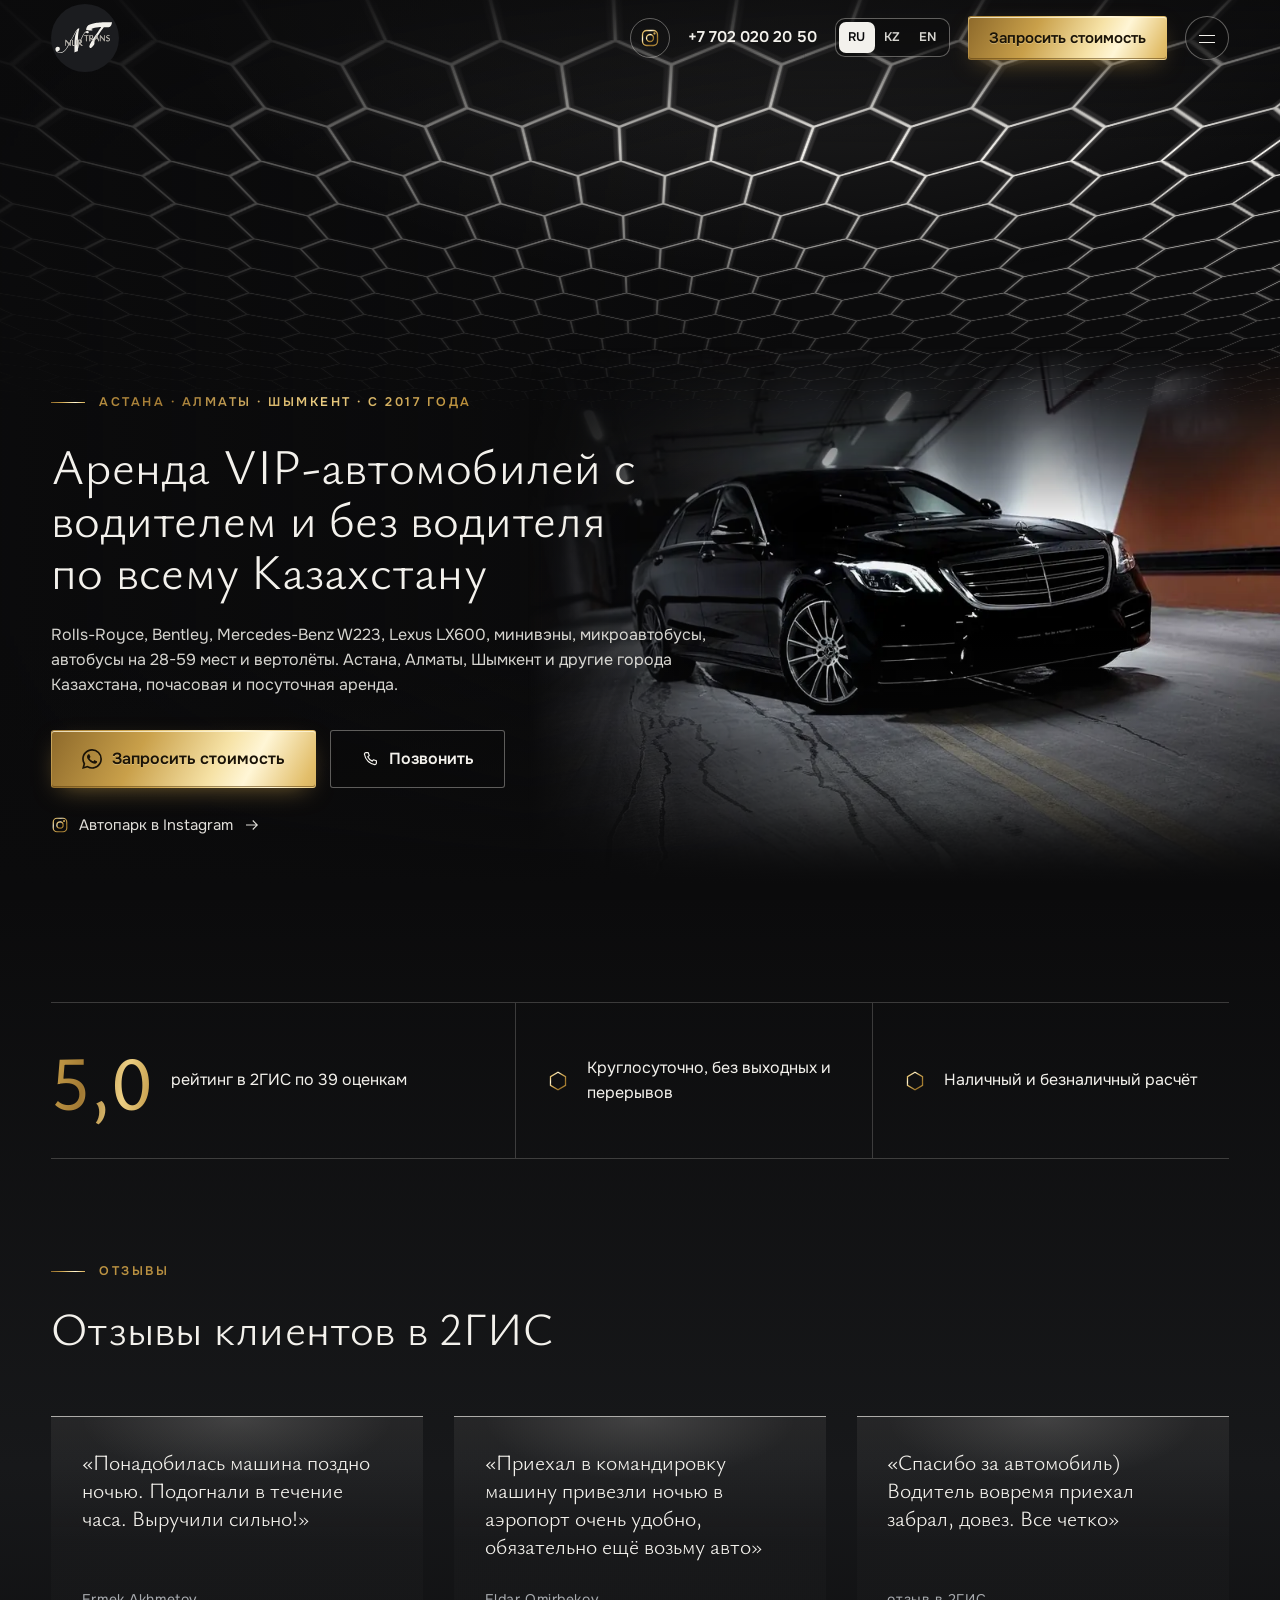
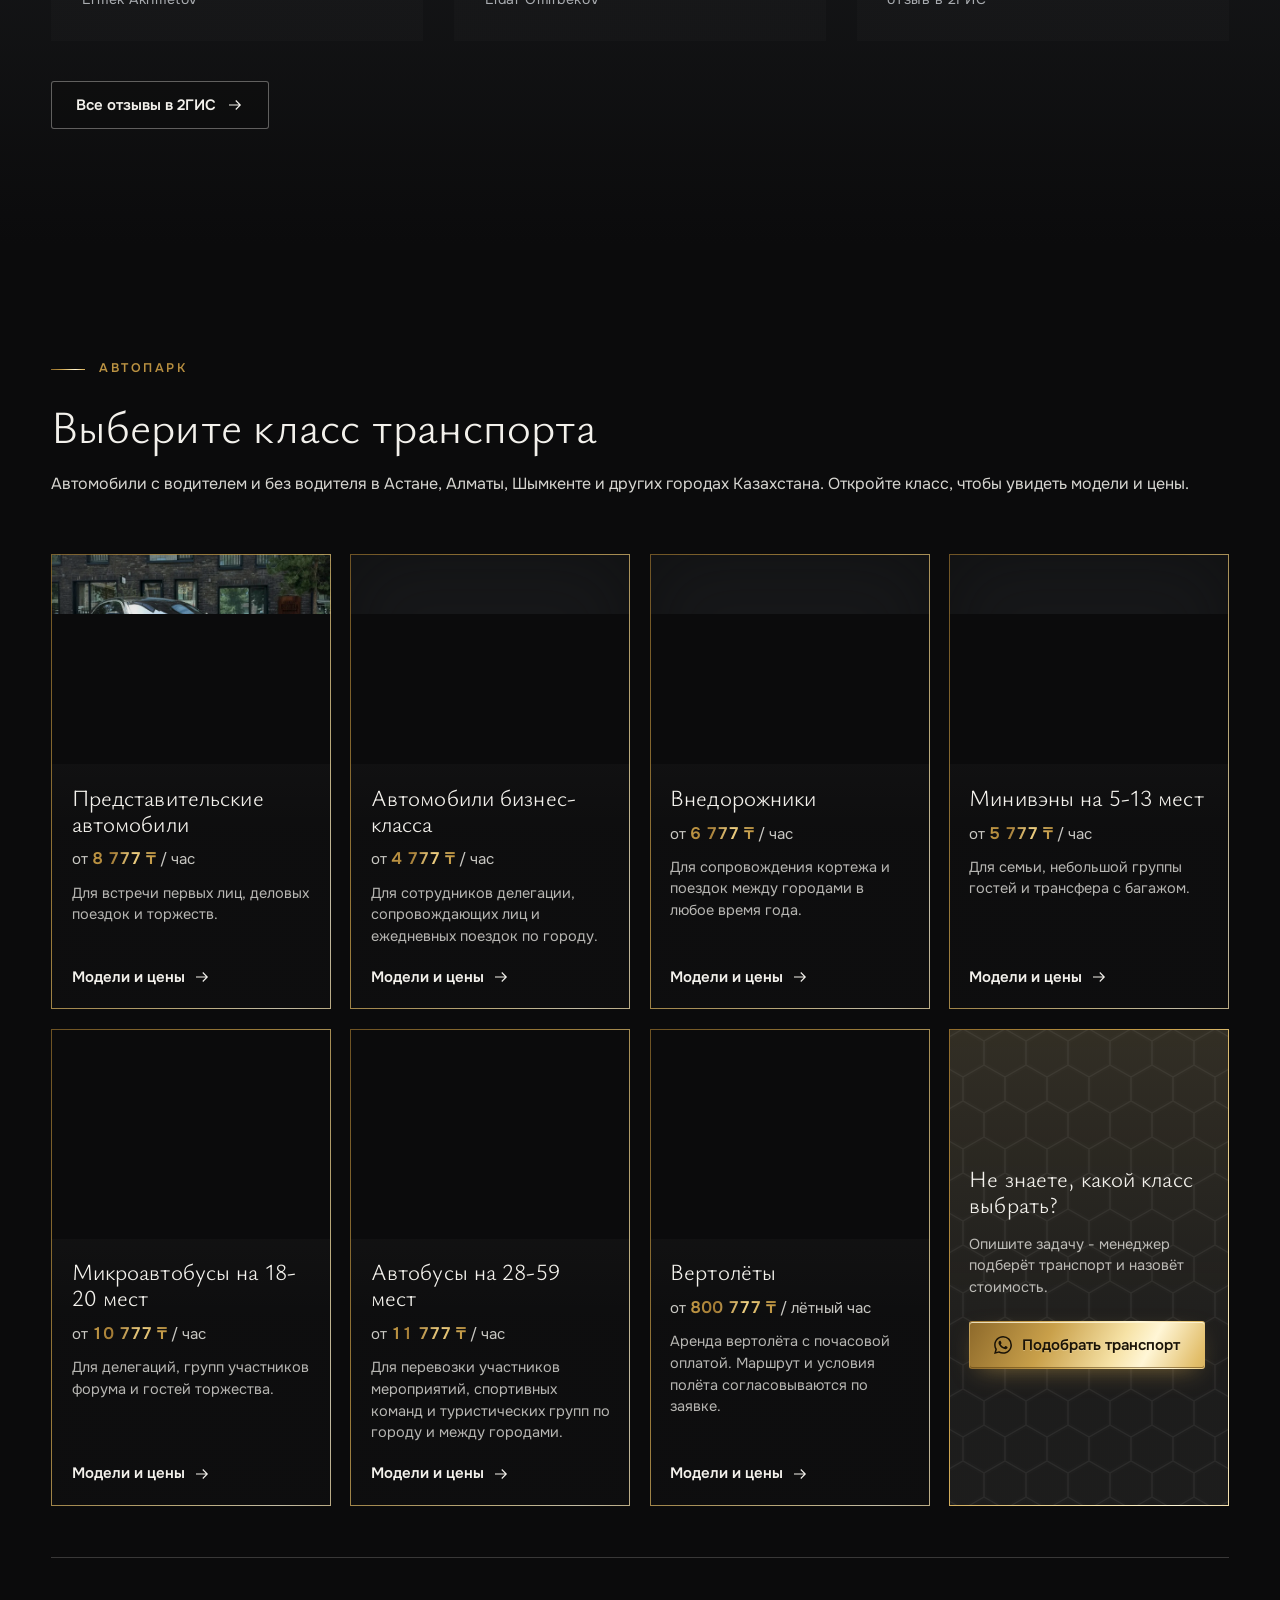
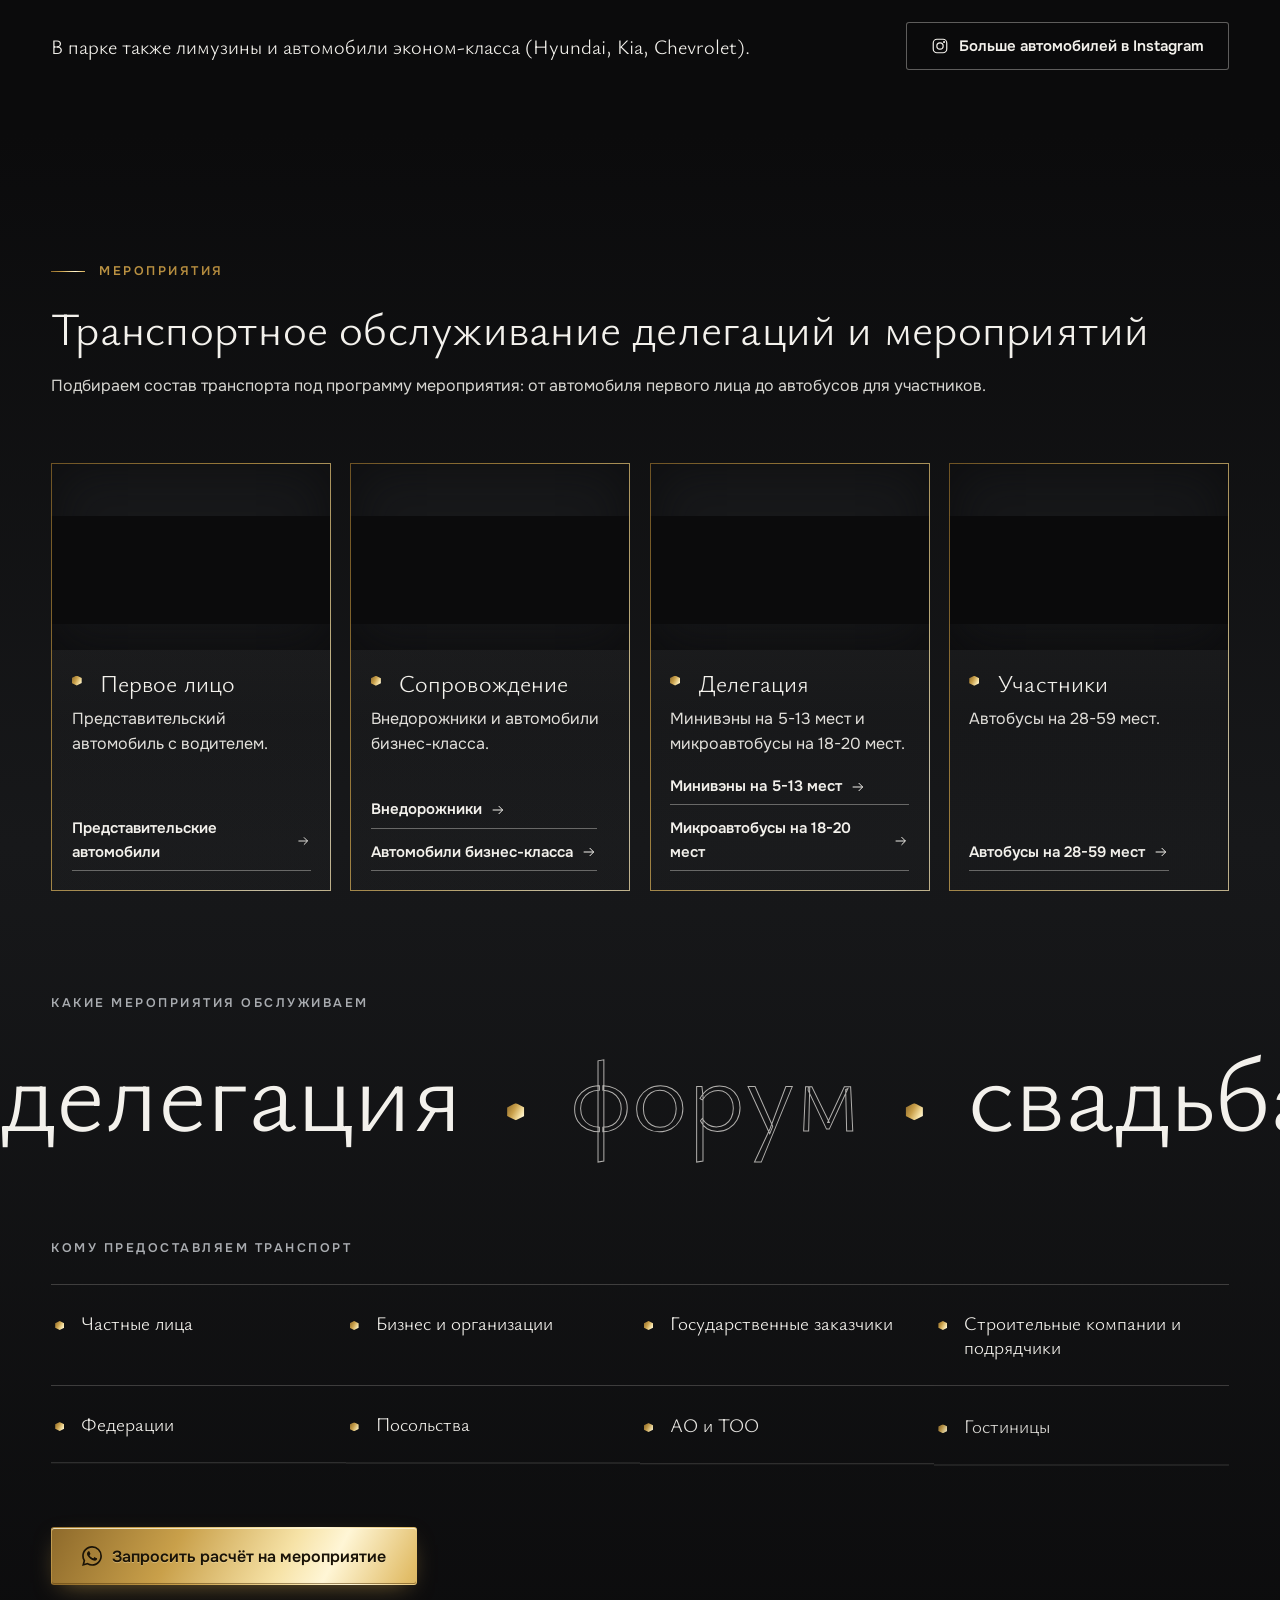
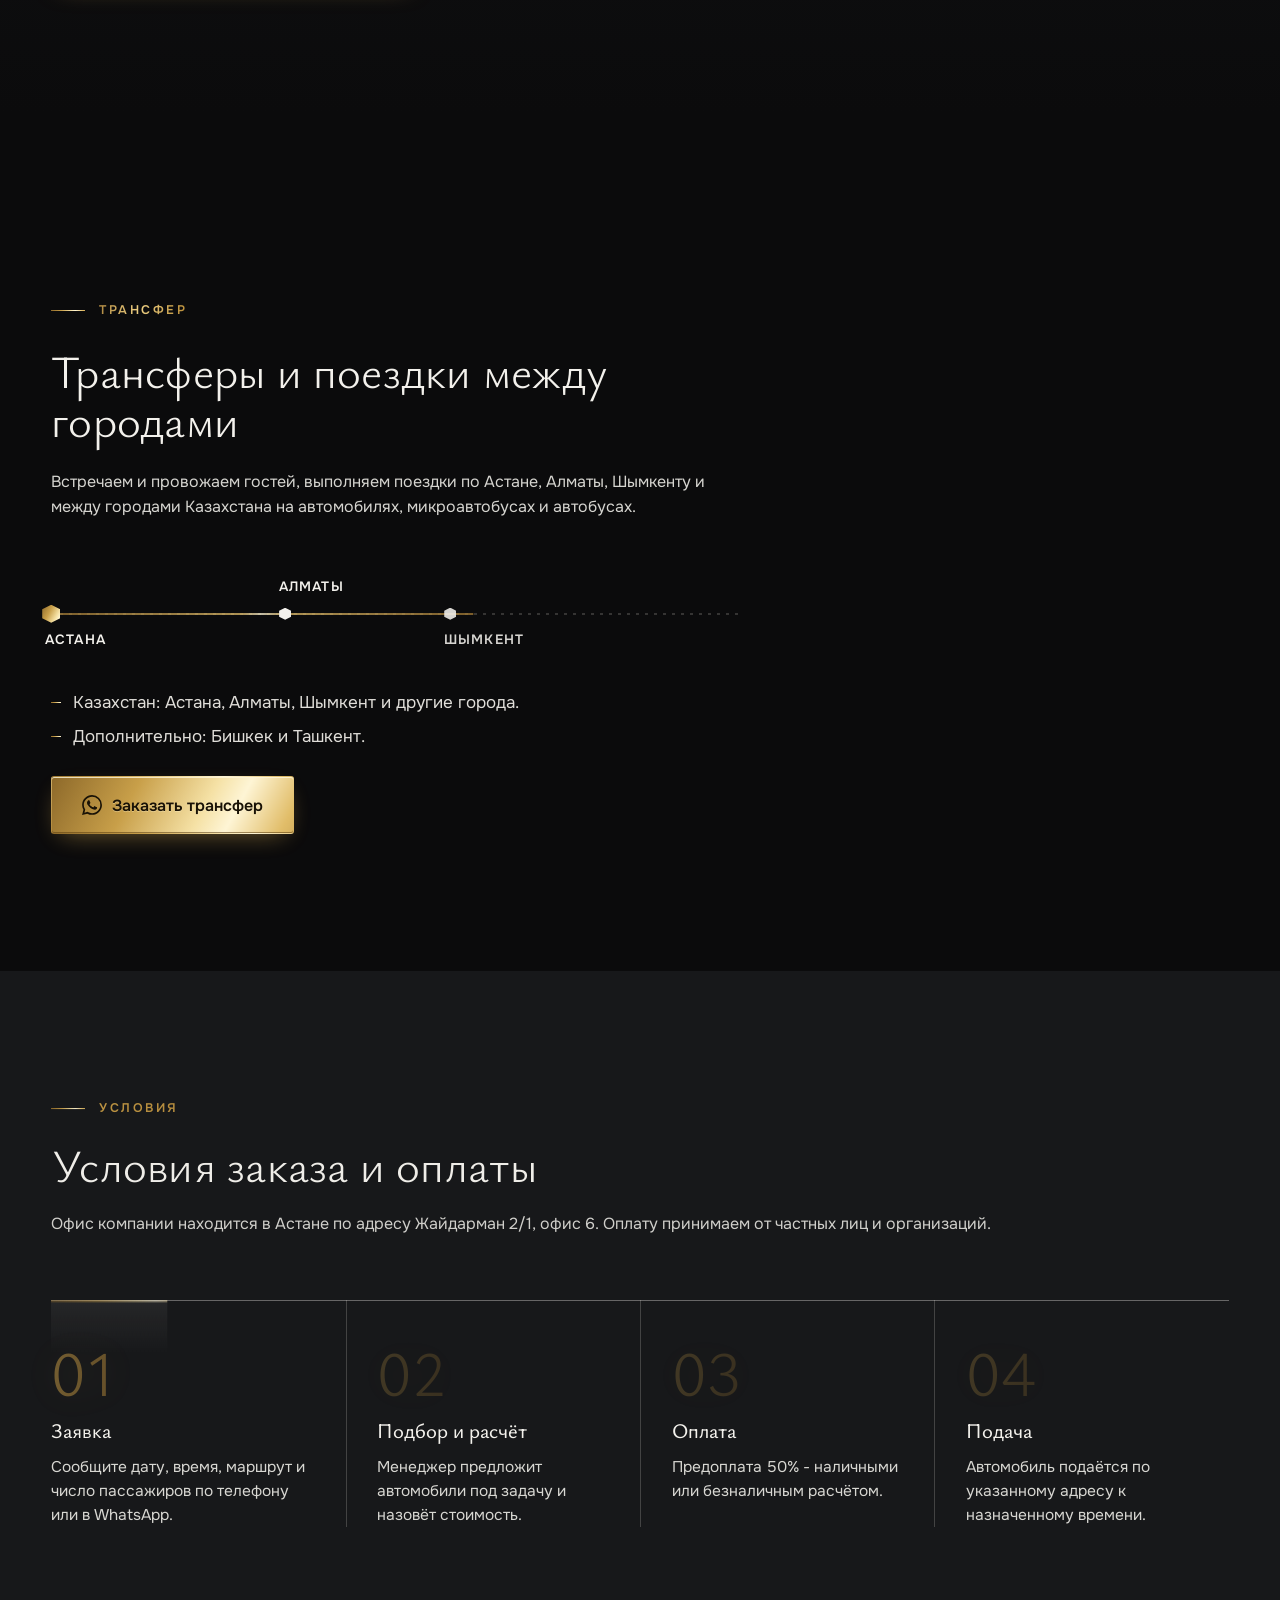
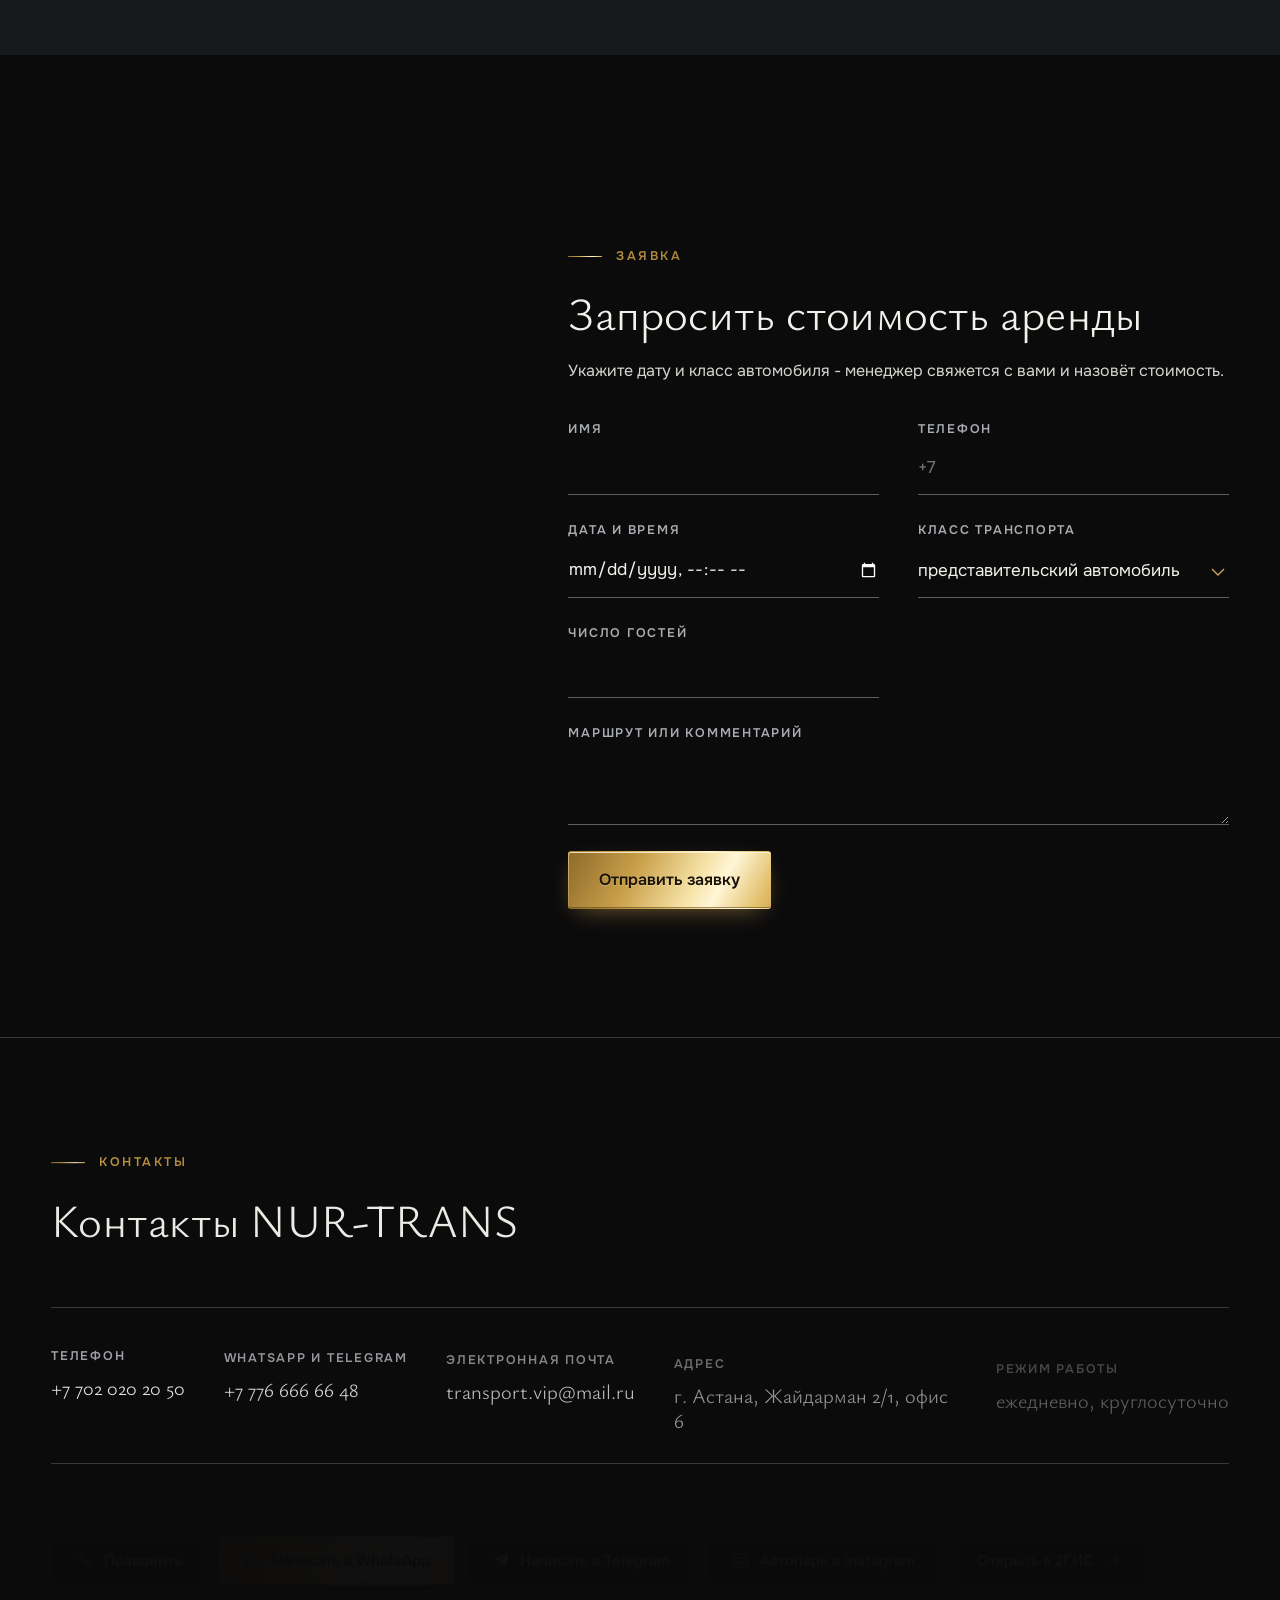
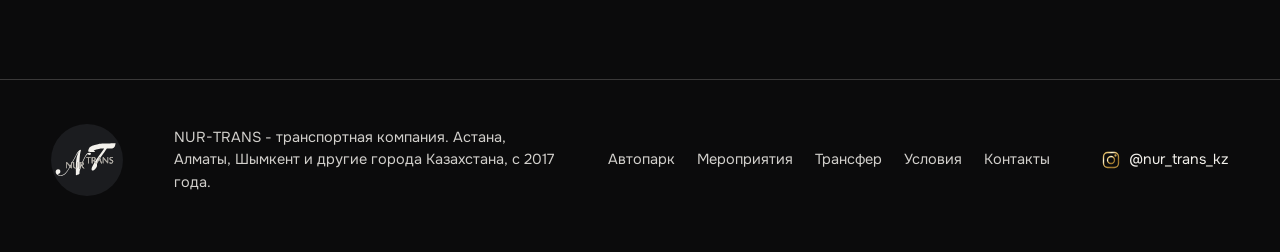
==== commit 9bc649c4: "Золотая рамка у плиток классов и карточек мероприятий, новое фото в блоке заявки" ====
--- a/index.html
+++ b/index.html
@@ -27,7 +27,7 @@
 <link rel="apple-touch-icon" href="assets/img/apple-touch-icon.png">
 <link rel="preload" as="image" href="assets/photos/hero-28.webp" imagesrcset="assets/photos/hero-28-960.webp 960w, assets/photos/hero-28.webp 1280w" imagesizes="min(66vw, 1280px)" media="(min-width: 821px)" fetchpriority="high">
 <link rel="preload" as="image" href="assets/photos/hero-m-16.webp" imagesrcset="assets/photos/hero-m-16-828.webp 828w, assets/photos/hero-m-16.webp 968w" imagesizes="100vw" media="(max-width: 820px)" fetchpriority="high">
-<link rel="stylesheet" href="styles.css?v=20261119-1">
+<link rel="stylesheet" href="styles.css?v=20261119-2">
 <script type="application/ld+json">
 {"@context":"https://schema.org","@type":["AutoRental","LocalBusiness"],"@id":"https://nur-trans.com/#org","name":"NUR-TRANS","url":"https://nur-trans.com/","logo":"https://nur-trans.com/assets/img/icon-512.png","image":"https://nur-trans.com/assets/img/og-image.jpg","description":"Аренда VIP-автомобилей с водителем и без водителя в Астане, Алматы, Шымкенте и по всему Казахстану: представительские автомобили, бизнес-класс, внедорожники, минивэны, микроавтобусы, автобусы и вертолёты.","telephone":"+77020202050","email":"transport.vip@mail.ru","foundingDate":"2017","paymentAccepted":"Наличные, безналичный расчёт","address":{"@type":"PostalAddress","streetAddress":"Жайдарман 2/1, офис 6","addressLocality":"Астана","addressCountry":"KZ"},"areaServed":["Астана","Алматы","Шымкент","Казахстан"],"openingHoursSpecification":{"@type":"OpeningHoursSpecification","dayOfWeek":["Monday","Tuesday","Wednesday","Thursday","Friday","Saturday","Sunday"],"opens":"00:00","closes":"23:59"},"contactPoint":[{"@type":"ContactPoint","telephone":"+77020202050","contactType":"customer service","availableLanguage":["ru","kk","en"]},{"@type":"ContactPoint","telephone":"+77766666648","contactType":"reservations","contactOption":"WhatsApp"}],"sameAs":["https://www.instagram.com/nur_trans_kz/","https://2gis.kz/astana/geo/70000001112524773"]}
 </script>
@@ -276,7 +276,7 @@
   <div class="wrap req__in">
     <div class="req__side">
       <div class="lamp" aria-hidden="true"></div>
-      <figure class="frame"><img src="assets/photos/plate-36.webp" width="1280" height="960" loading="lazy" decoding="async" alt="Задние кресла представительского автомобиля"></figure>
+      <figure class="frame"><img src="assets/photos/card-20.webp" width="1080" height="715" style="object-position:32% 50%" loading="lazy" decoding="async" alt="Mercedes-Benz S-Class из парка NUR-TRANS в Астане"></figure>
     </div>
     <div class="req__main">
       <p class="kicker" data-i18n="rq.kicker">Заявка</p>
@@ -352,10 +352,10 @@
   <a class="mbar__ig" href="https://www.instagram.com/nur_trans_kz/" target="_blank" rel="noopener" aria-label="Instagram"><svg width="22" height="22"><use href="#ic-ig"/></svg></a>
 </nav>
 
-<script src="assets/vendor/gsap.min.js?v=20261119-1" defer></script>
-<script src="assets/vendor/ScrollTrigger.min.js?v=20261119-1" defer></script>
-<script src="assets/vendor/SplitText.min.js?v=20261119-1" defer></script>
-<script src="assets/vendor/lenis.min.js?v=20261119-1" defer></script>
-<script src="script.js?v=20261119-1" defer></script>
+<script src="assets/vendor/gsap.min.js?v=20261119-2" defer></script>
+<script src="assets/vendor/ScrollTrigger.min.js?v=20261119-2" defer></script>
+<script src="assets/vendor/SplitText.min.js?v=20261119-2" defer></script>
+<script src="assets/vendor/lenis.min.js?v=20261119-2" defer></script>
+<script src="script.js?v=20261119-2" defer></script>
 </body>
 </html>
--- a/styles.css
+++ b/styles.css
@@ -470,3 +470,20 @@
 }
 @media (max-width:820px){.mord{width:38px;height:38px}}
 @media (prefers-reduced-motion:reduce){.cls .frame img{transition:none}}
+
+/* 19.11.2026: золотая рамка-окантовка у плиток классов и карточек мероприятий */
+.cls{border-top:0}
+.cls::after,.role::after{content:"";position:absolute;inset:0;z-index:2;padding:1px;background:var(--gold-metal) 0 0/250% 250%;-webkit-mask:linear-gradient(#000 0 0) content-box,linear-gradient(#000 0 0);-webkit-mask-composite:xor;mask:linear-gradient(#000 0 0) content-box exclude,linear-gradient(#000 0 0);opacity:.75;pointer-events:none;animation:goldFace 5.5s ease-in-out infinite;transition:opacity var(--t2) var(--ease)}
+.cls--cta::after{opacity:1}
+@media (hover:hover) and (pointer:fine){a.cls:hover::after{opacity:1}}
+.role{position:relative;padding:0 0 clamp(18px,1.6vw,26px);border-bottom:0;background:linear-gradient(to bottom,rgba(243,241,236,.07),rgba(243,241,236,.015) 60%)}
+.role>:not(.role__ph){margin-inline:clamp(18px,1.6vw,26px)}
+.role__ph{margin-bottom:8px}
+@media (max-width:620px){
+  .roles{gap:10px}
+  .role{padding:0;column-gap:14px}
+  .role>:not(.role__ph){margin-inline:0 14px}
+  .role h3{margin-top:14px}
+  .role__links{margin-bottom:14px}
+}
+@media (prefers-reduced-motion:reduce){.cls::after,.role::after{animation:none}}
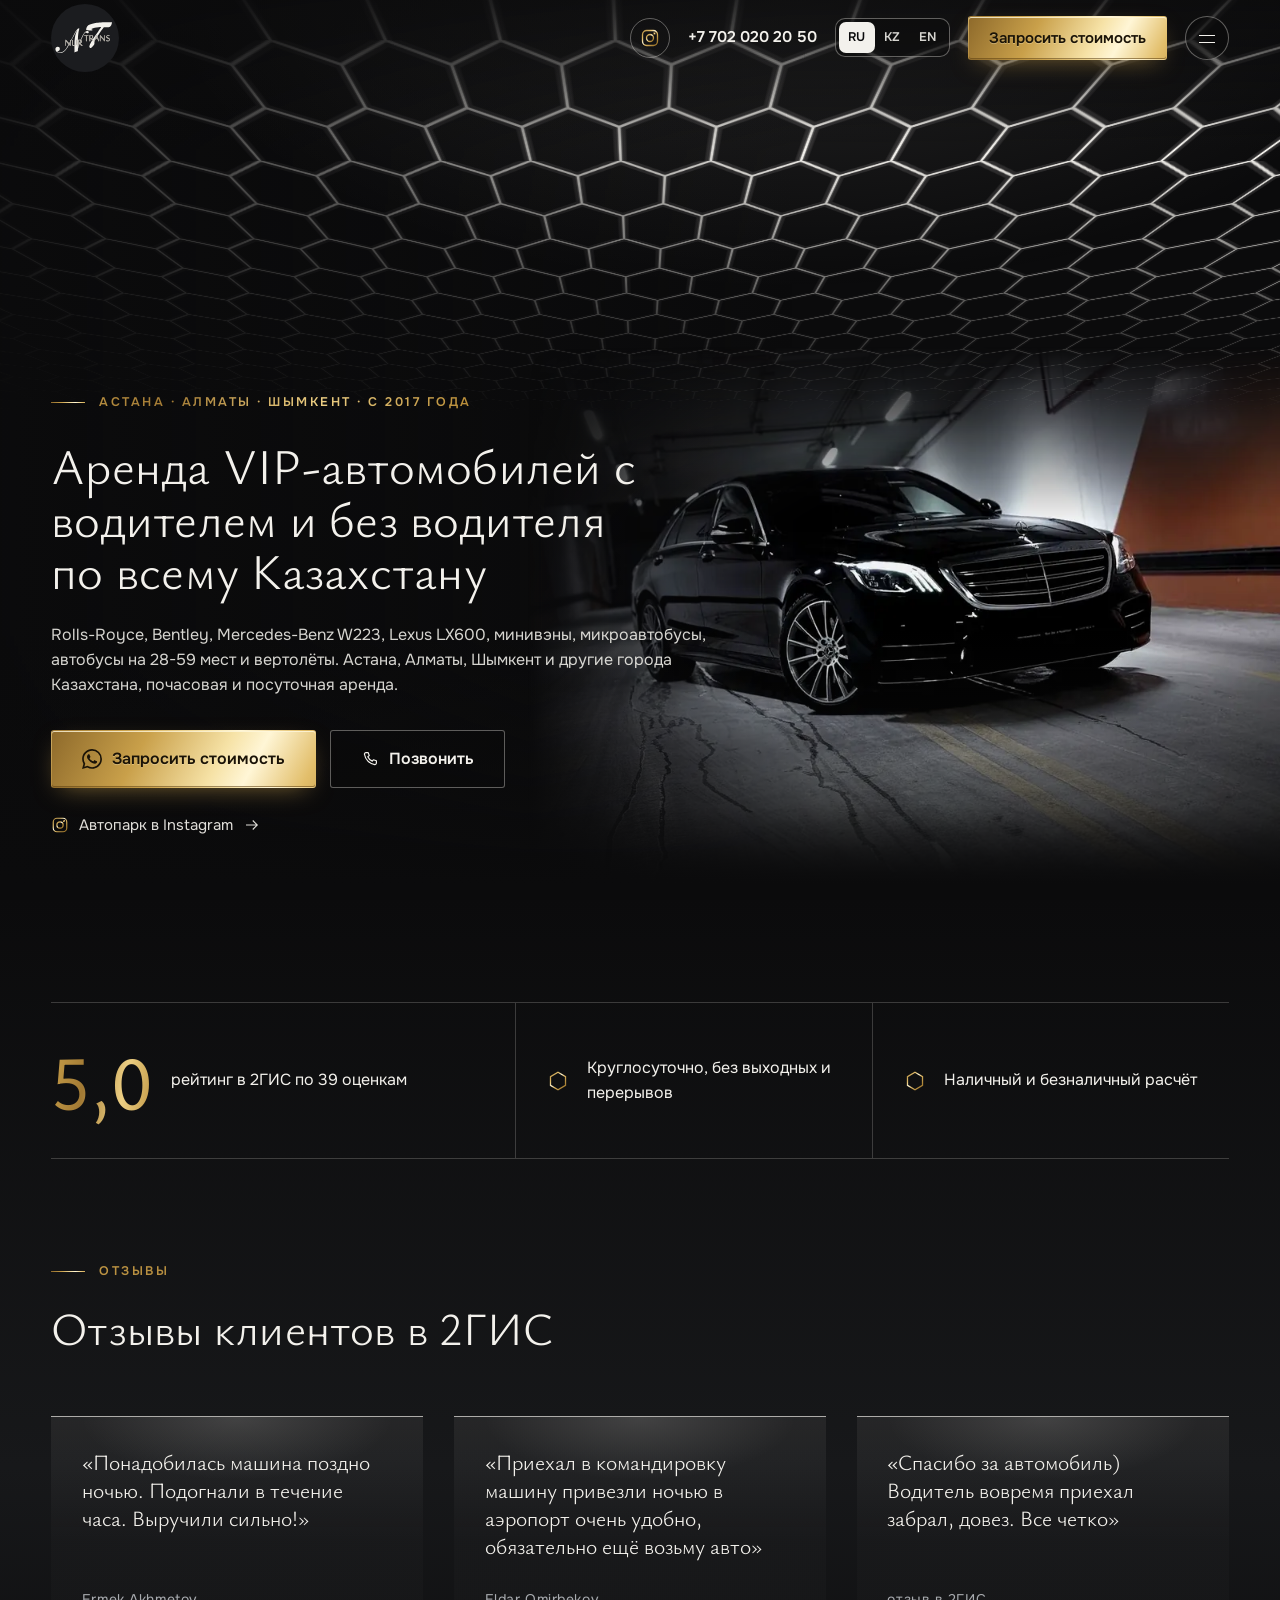
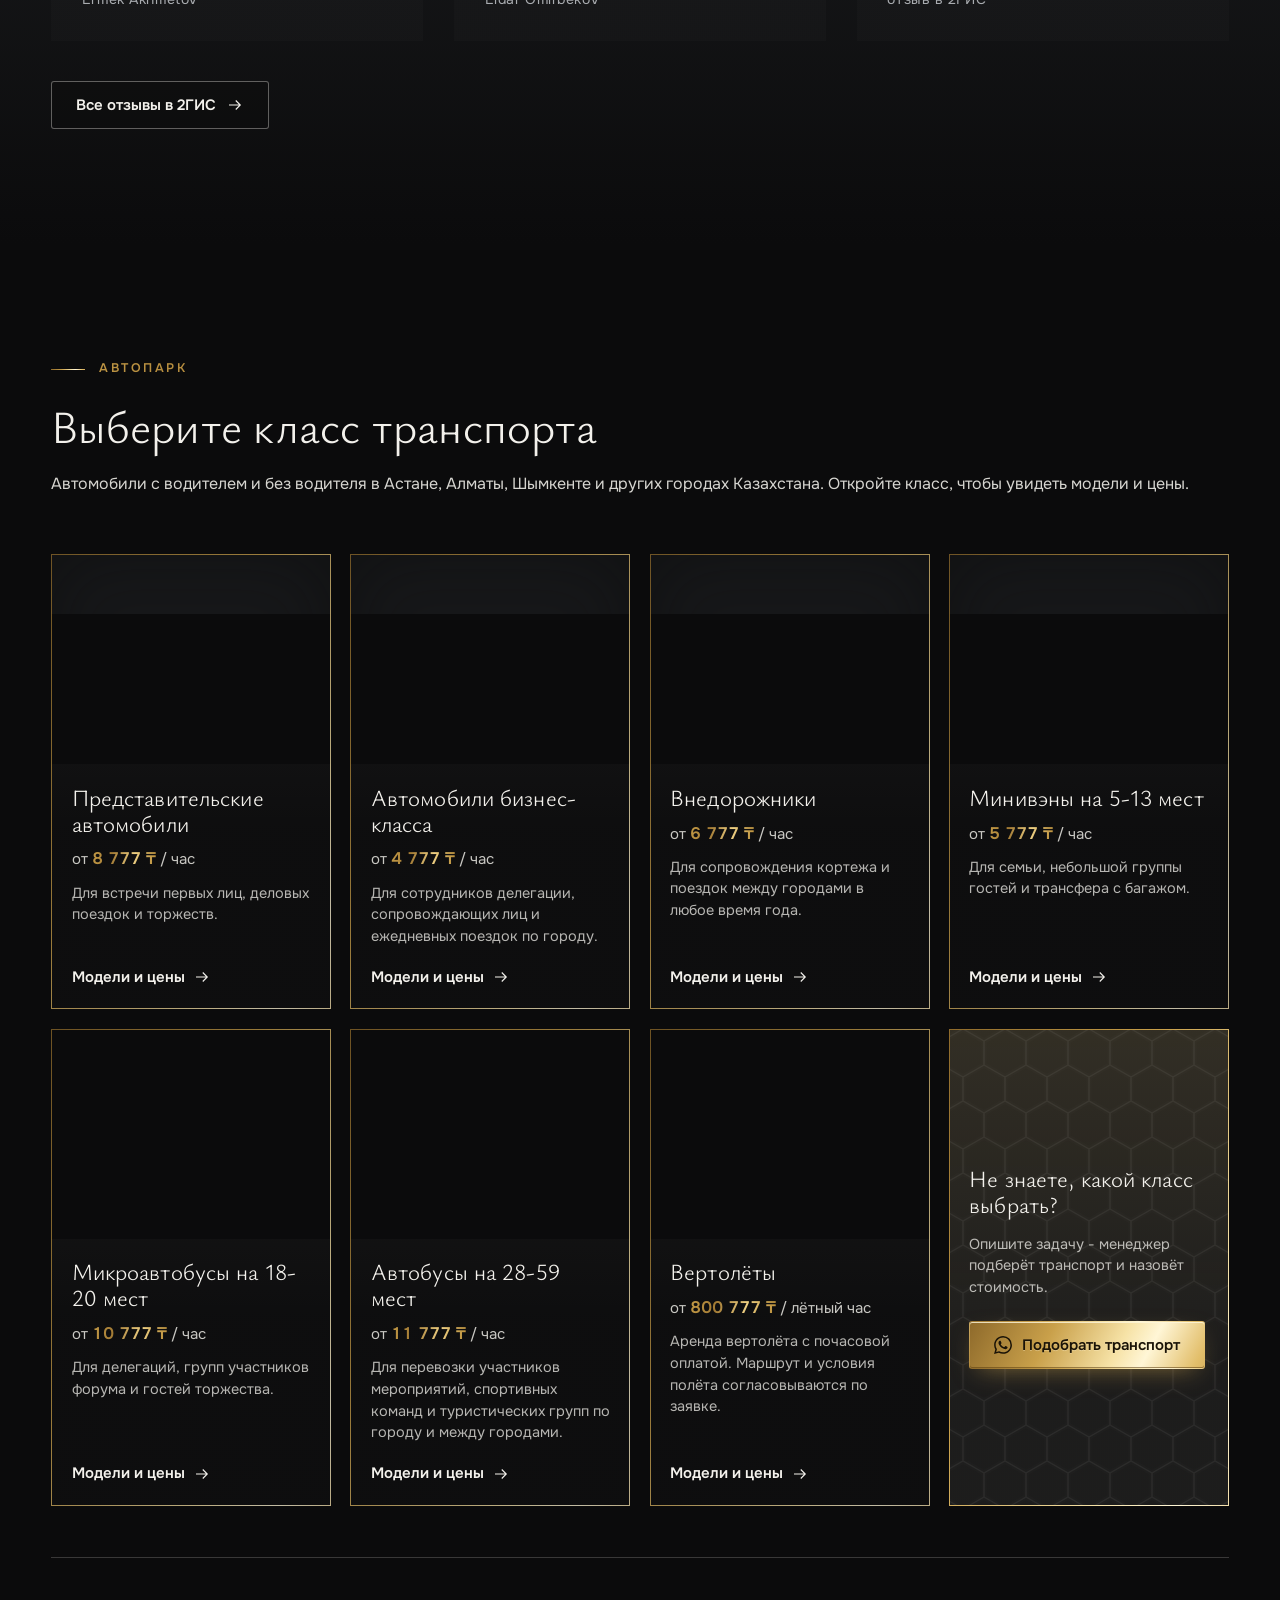
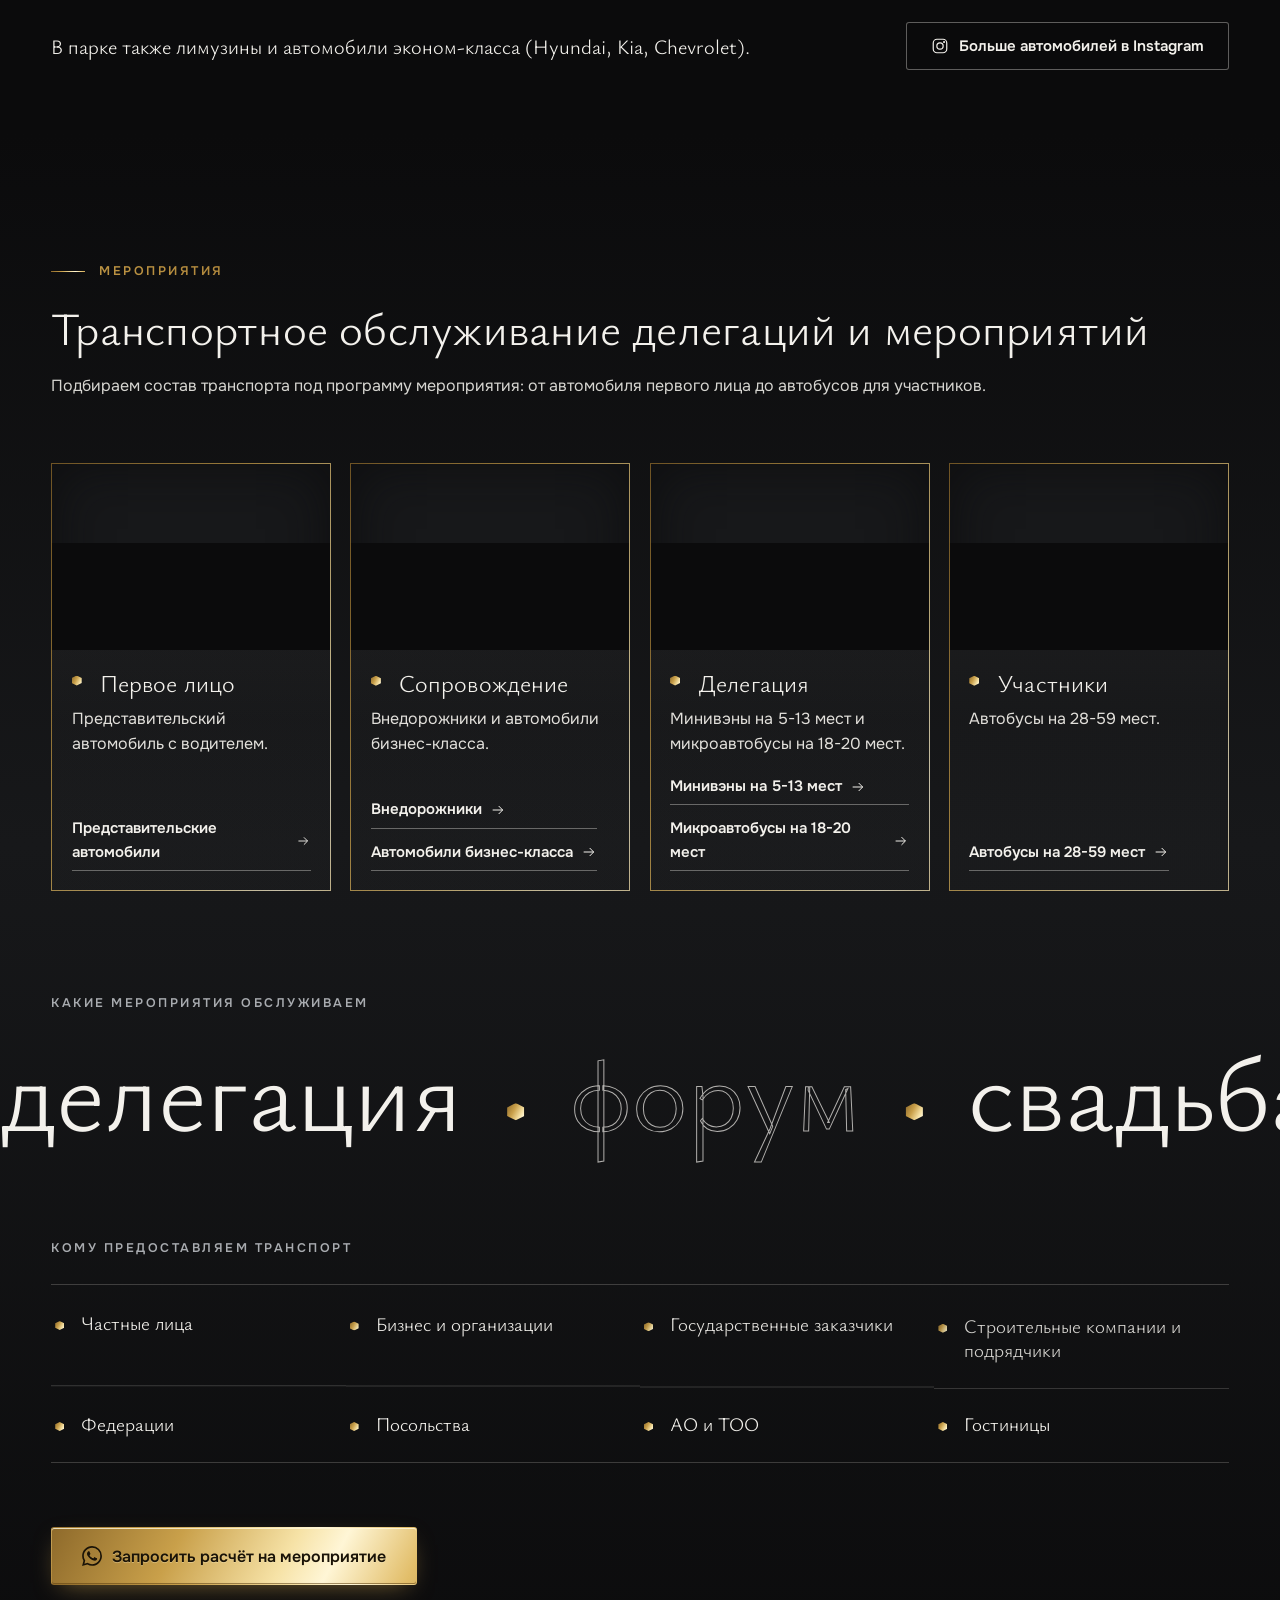
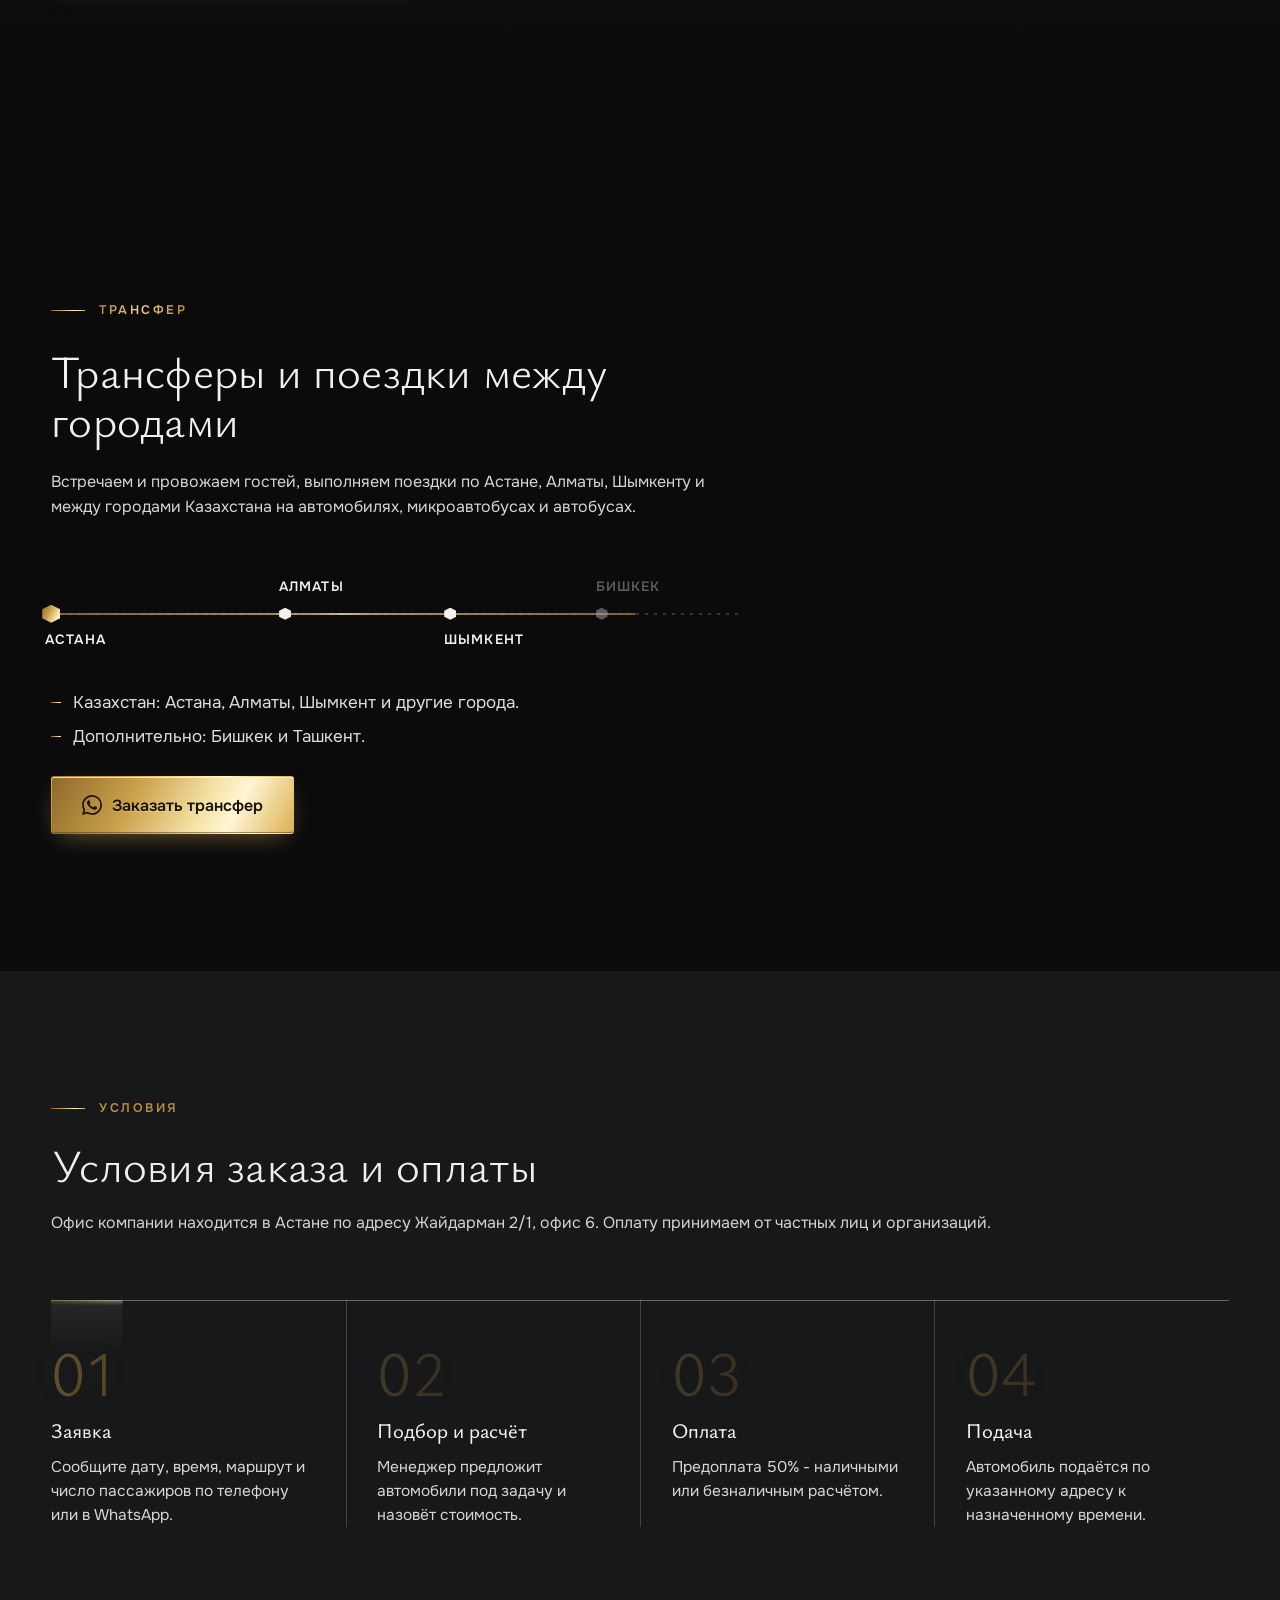
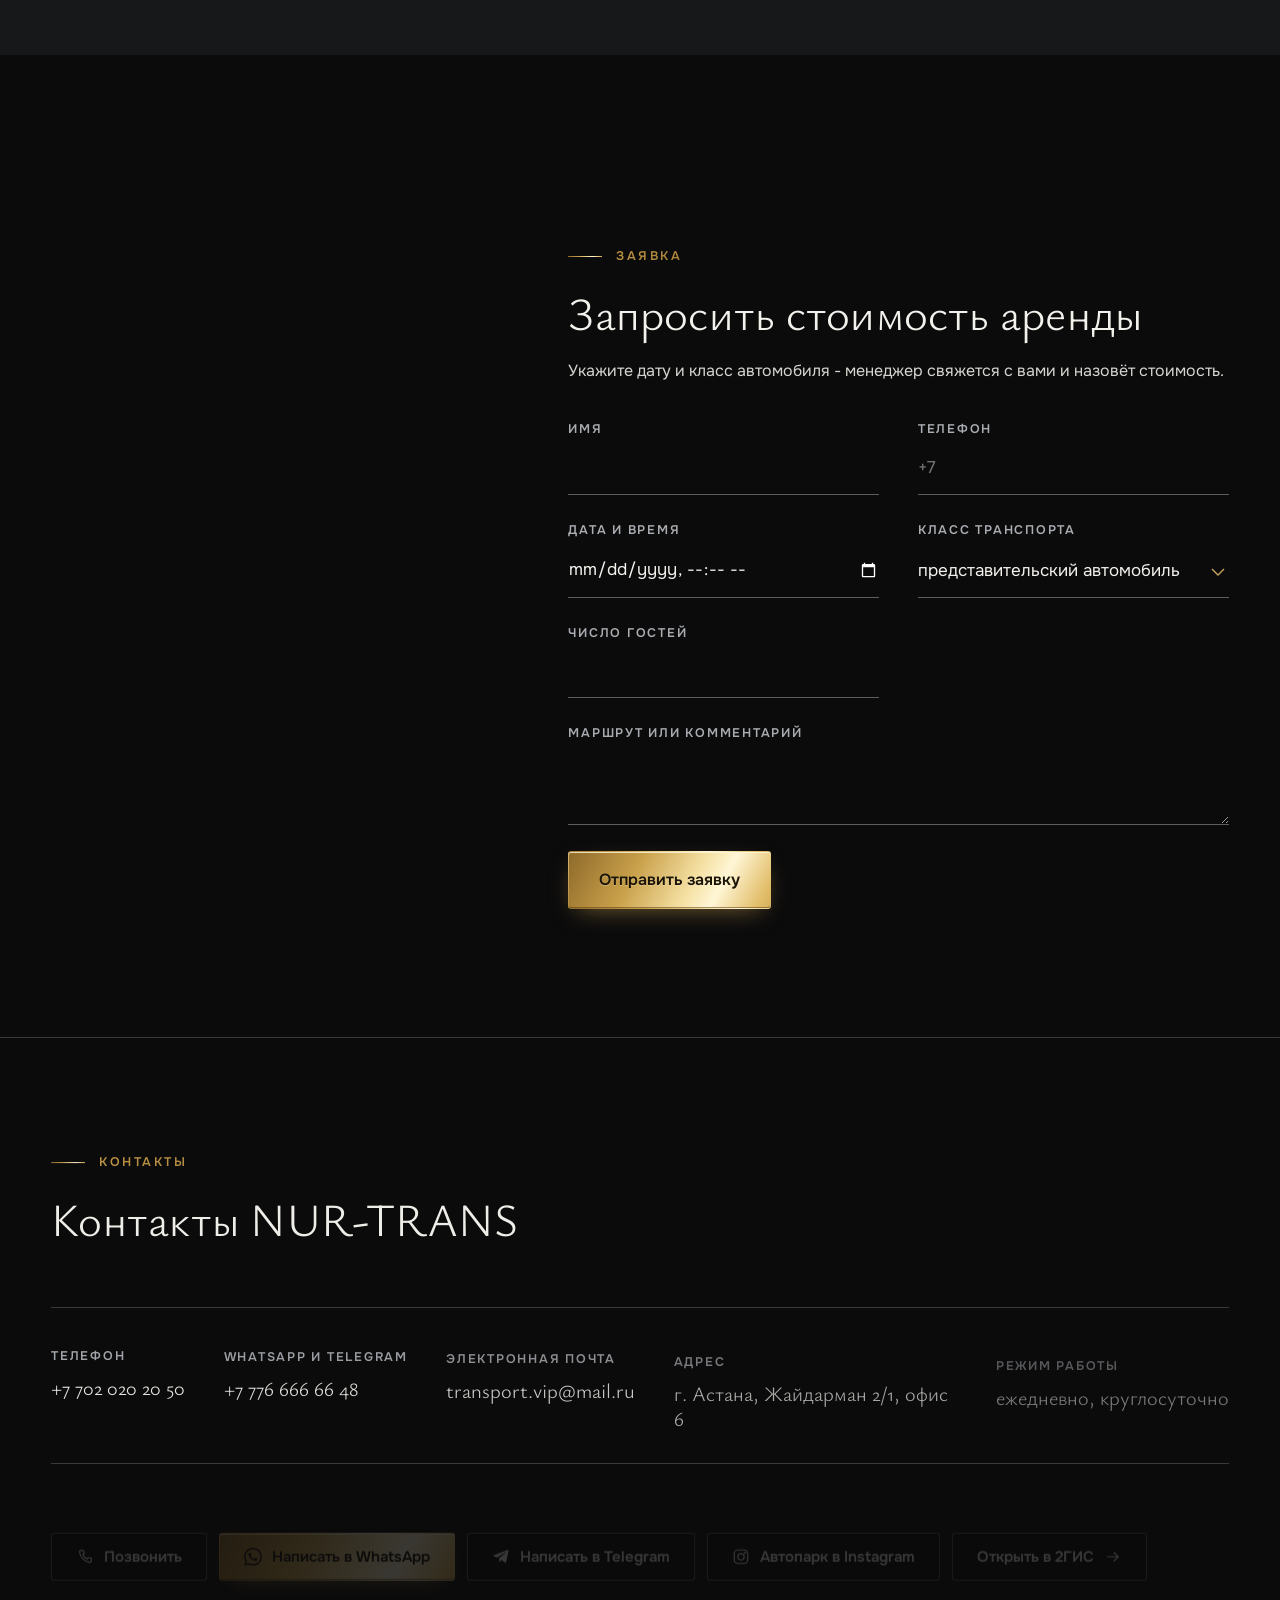
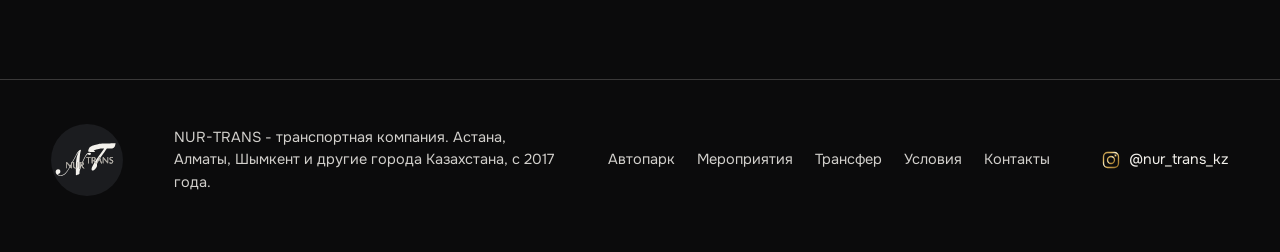
==== commit 58e52c85: "Конверсии Google Ads: звонок, WhatsApp, форма на всех страницах" ====
--- a/index.html
+++ b/index.html
@@ -27,9 +27,29 @@
 <link rel="apple-touch-icon" href="assets/img/apple-touch-icon.png">
 <link rel="preload" as="image" href="assets/photos/hero-28.webp" imagesrcset="assets/photos/hero-28-960.webp 960w, assets/photos/hero-28.webp 1280w" imagesizes="min(66vw, 1280px)" media="(min-width: 821px)" fetchpriority="high">
 <link rel="preload" as="image" href="assets/photos/hero-m-16.webp" imagesrcset="assets/photos/hero-m-16-828.webp 828w, assets/photos/hero-m-16.webp 968w" imagesizes="100vw" media="(max-width: 820px)" fetchpriority="high">
-<link rel="stylesheet" href="styles.css?v=20261119-2">
+<link rel="stylesheet" href="styles.css?v=20261123-1">
 <script type="application/ld+json">
 {"@context":"https://schema.org","@type":["AutoRental","LocalBusiness"],"@id":"https://nur-trans.com/#org","name":"NUR-TRANS","url":"https://nur-trans.com/","logo":"https://nur-trans.com/assets/img/icon-512.png","image":"https://nur-trans.com/assets/img/og-image.jpg","description":"Аренда VIP-автомобилей с водителем и без водителя в Астане, Алматы, Шымкенте и по всему Казахстану: представительские автомобили, бизнес-класс, внедорожники, минивэны, микроавтобусы, автобусы и вертолёты.","telephone":"+77020202050","email":"transport.vip@mail.ru","foundingDate":"2017","paymentAccepted":"Наличные, безналичный расчёт","address":{"@type":"PostalAddress","streetAddress":"Жайдарман 2/1, офис 6","addressLocality":"Астана","addressCountry":"KZ"},"areaServed":["Астана","Алматы","Шымкент","Казахстан"],"openingHoursSpecification":{"@type":"OpeningHoursSpecification","dayOfWeek":["Monday","Tuesday","Wednesday","Thursday","Friday","Saturday","Sunday"],"opens":"00:00","closes":"23:59"},"contactPoint":[{"@type":"ContactPoint","telephone":"+77020202050","contactType":"customer service","availableLanguage":["ru","kk","en"]},{"@type":"ContactPoint","telephone":"+77766666648","contactType":"reservations","contactOption":"WhatsApp"}],"sameAs":["https://www.instagram.com/nur_trans_kz/","https://2gis.kz/astana/geo/70000001112524773"]}
+</script>
+<script async src="https://www.googletagmanager.com/gtm.js?id=GTM-THR3546C"></script>
+<script>
+  window.dataLayer = window.dataLayer || [];
+  function gtag(){dataLayer.push(arguments);}
+  gtag('js', new Date());
+  window.AW_CONV = {
+    phone: 'AW-18591531734/GYgZCI-a-r0dENaFkaFF',
+    contact: 'AW-18591531734/q_MeCNe--b0dENaFkaFF',
+    form: 'AW-18591531734/TJP2CO2w-r0dENaFkaFF'
+  };
+  function gtag_report_conversion(url, sendTo) {
+    gtag('event', 'conversion', {
+      'send_to': sendTo || window.AW_CONV.phone,
+      'value': 1.0,
+      'currency': 'USD',
+      'transport_type': 'beacon'
+    });
+    return false;
+  }
 </script>
 <script src="https://lead-bot.sultan-askarov-kz.workers.dev/t.js" data-site="nurtrans" defer></script>
 </head>
@@ -352,10 +372,10 @@
   <a class="mbar__ig" href="https://www.instagram.com/nur_trans_kz/" target="_blank" rel="noopener" aria-label="Instagram"><svg width="22" height="22"><use href="#ic-ig"/></svg></a>
 </nav>
 
-<script src="assets/vendor/gsap.min.js?v=20261119-2" defer></script>
-<script src="assets/vendor/ScrollTrigger.min.js?v=20261119-2" defer></script>
-<script src="assets/vendor/SplitText.min.js?v=20261119-2" defer></script>
-<script src="assets/vendor/lenis.min.js?v=20261119-2" defer></script>
-<script src="script.js?v=20261119-2" defer></script>
+<script src="assets/vendor/gsap.min.js?v=20261123-1" defer></script>
+<script src="assets/vendor/ScrollTrigger.min.js?v=20261123-1" defer></script>
+<script src="assets/vendor/SplitText.min.js?v=20261123-1" defer></script>
+<script src="assets/vendor/lenis.min.js?v=20261123-1" defer></script>
+<script src="script.js?v=20261123-1" defer></script>
 </body>
 </html>
